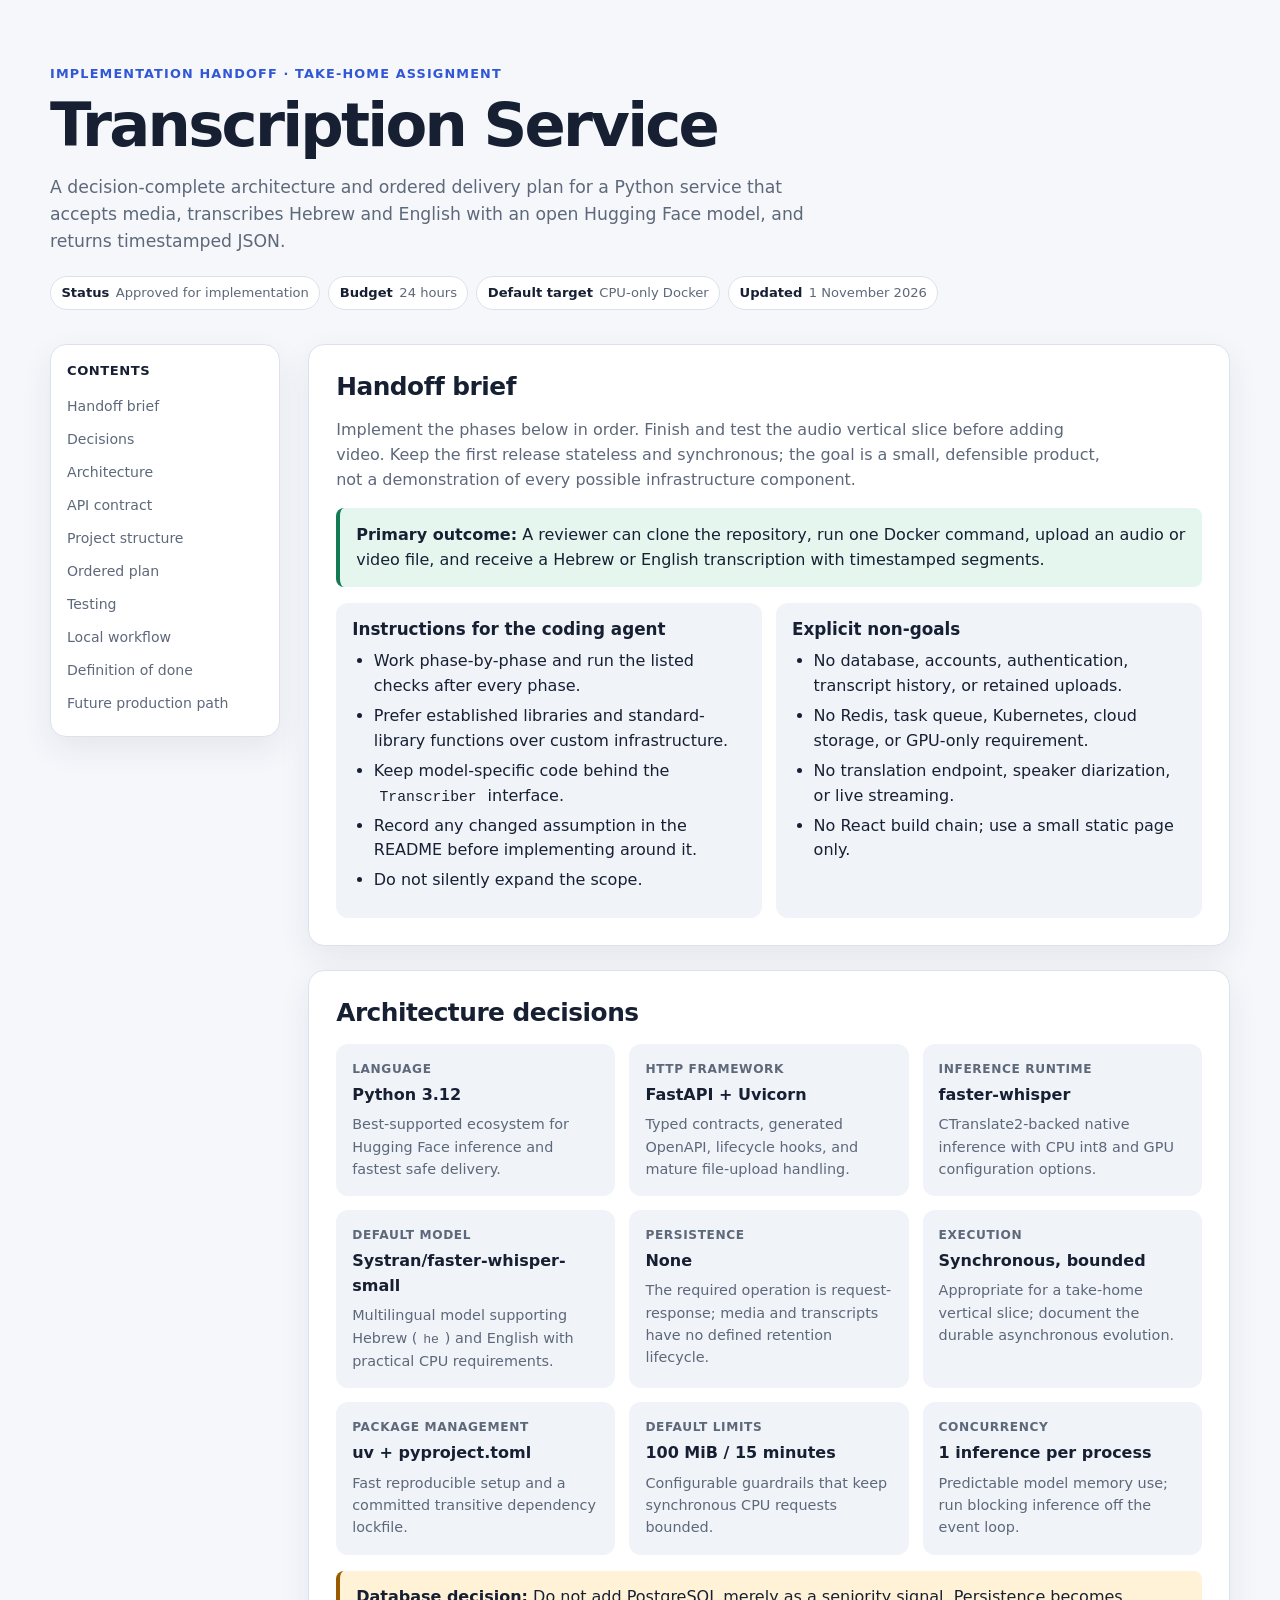
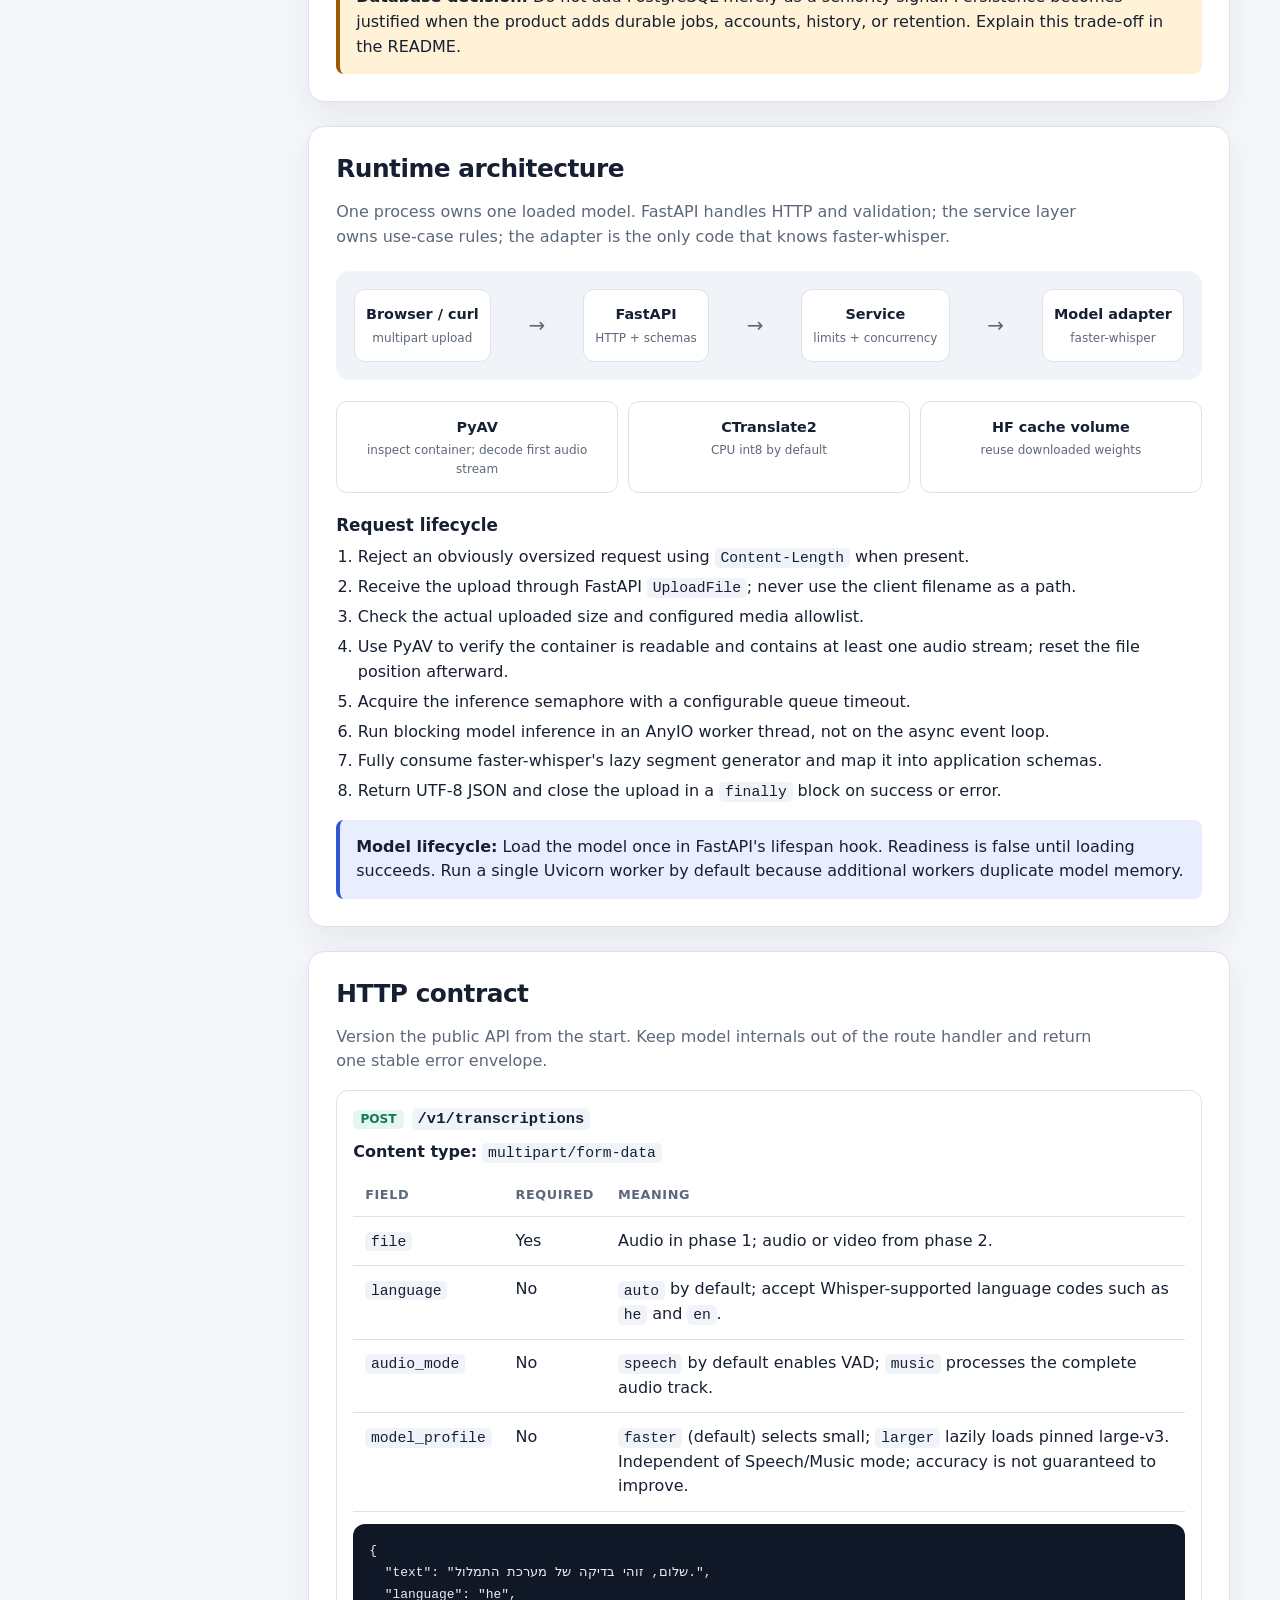
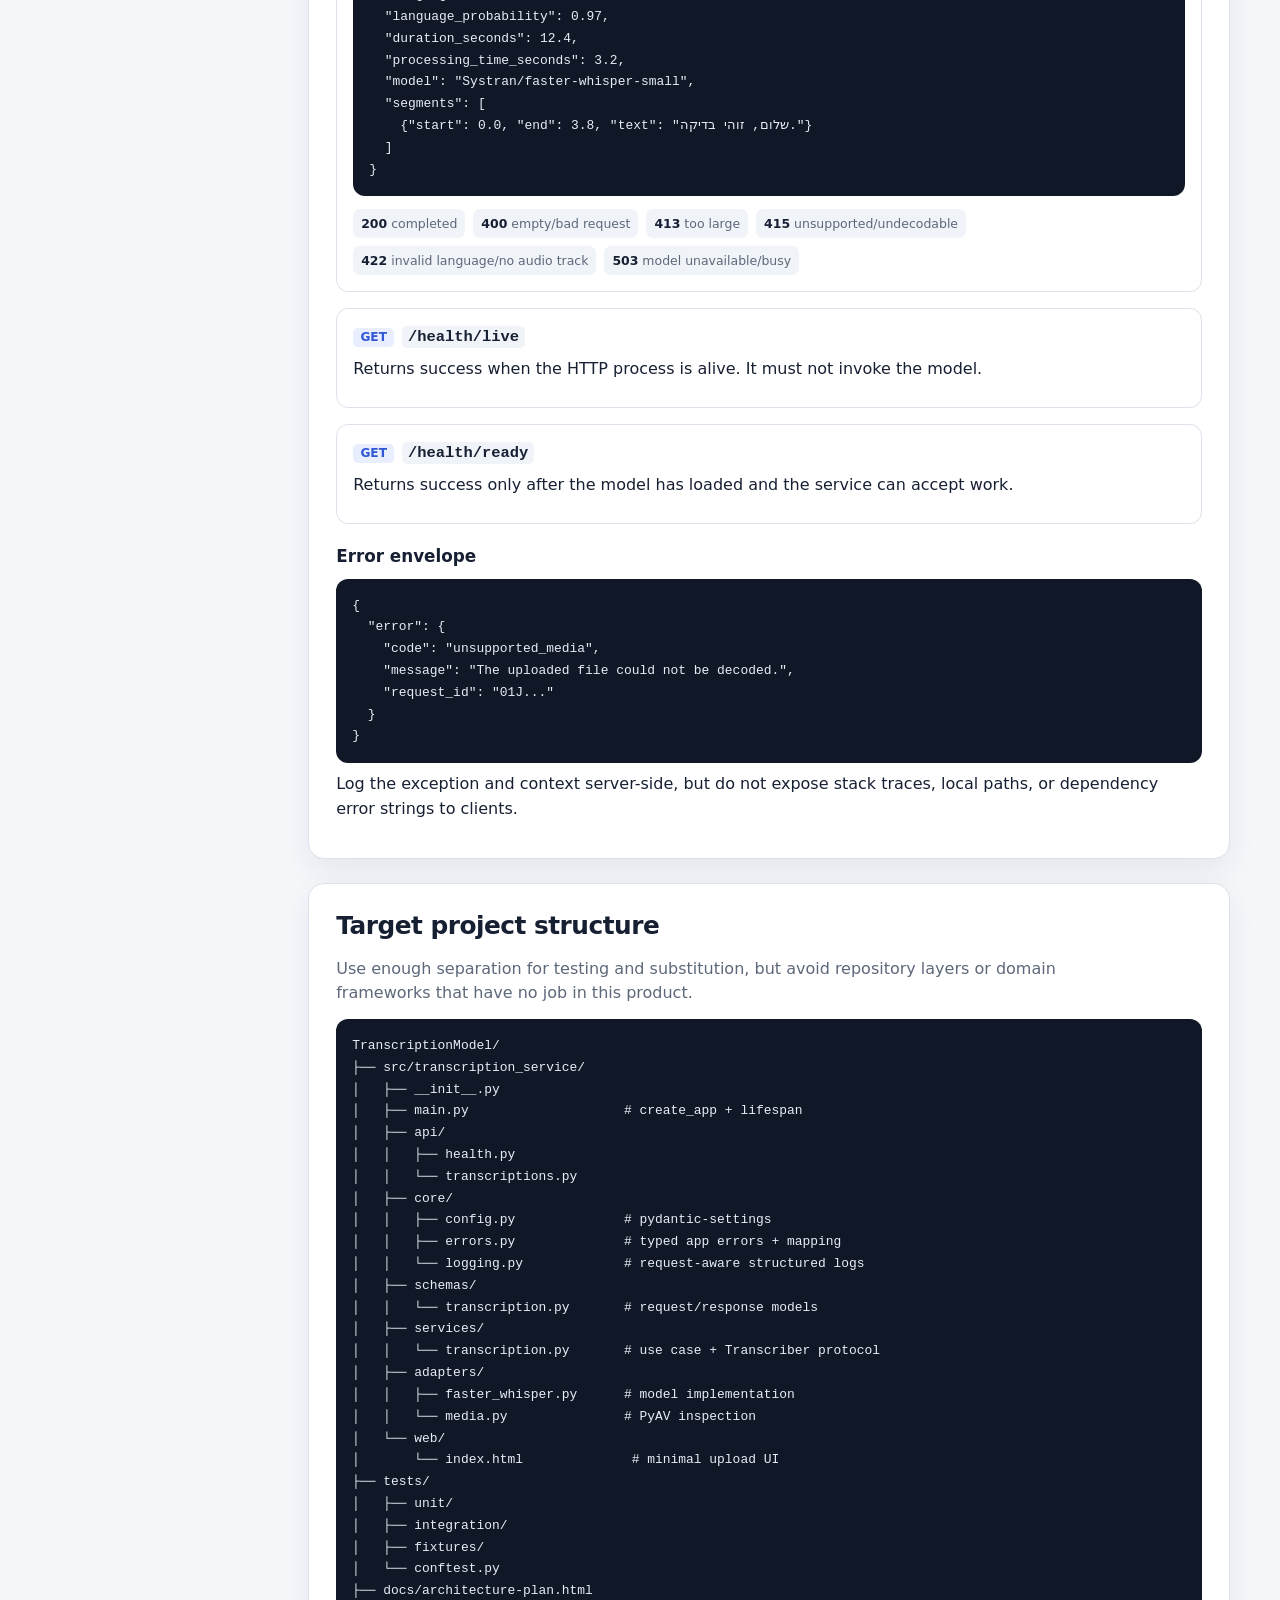
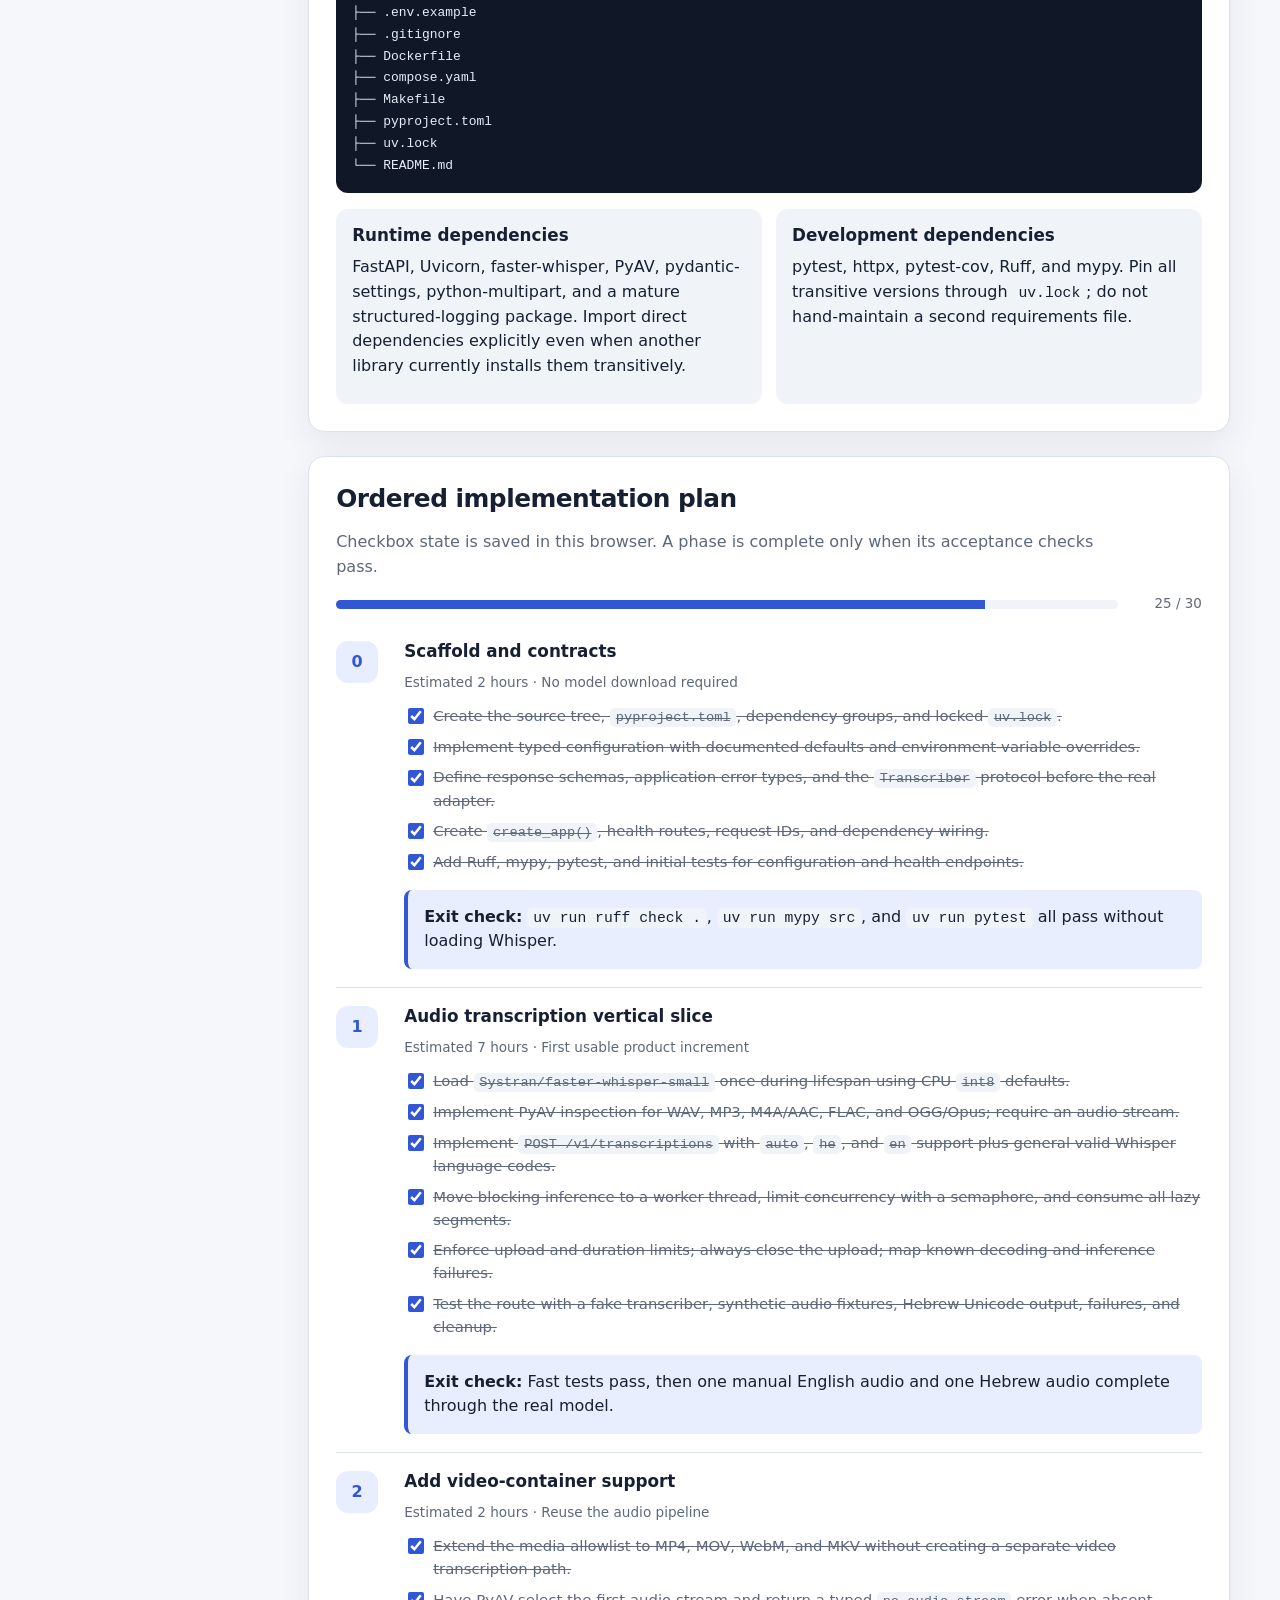
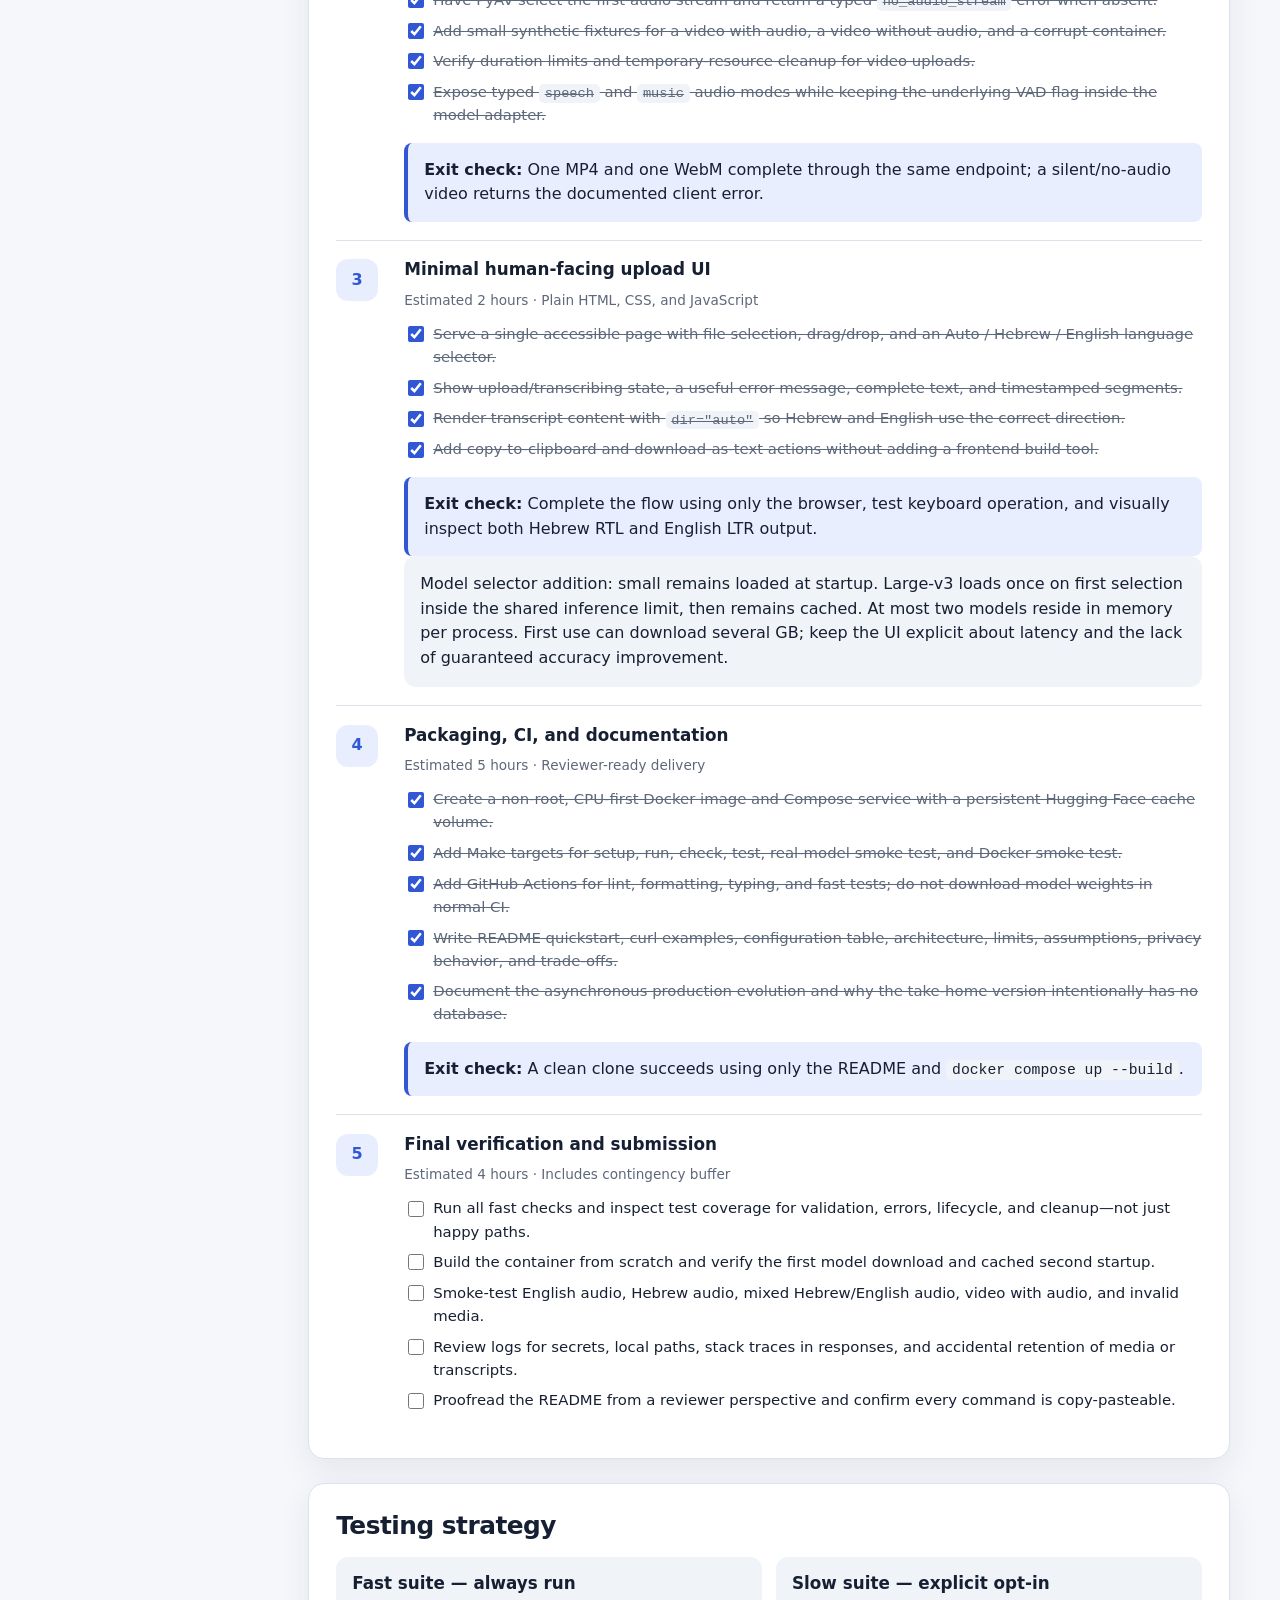
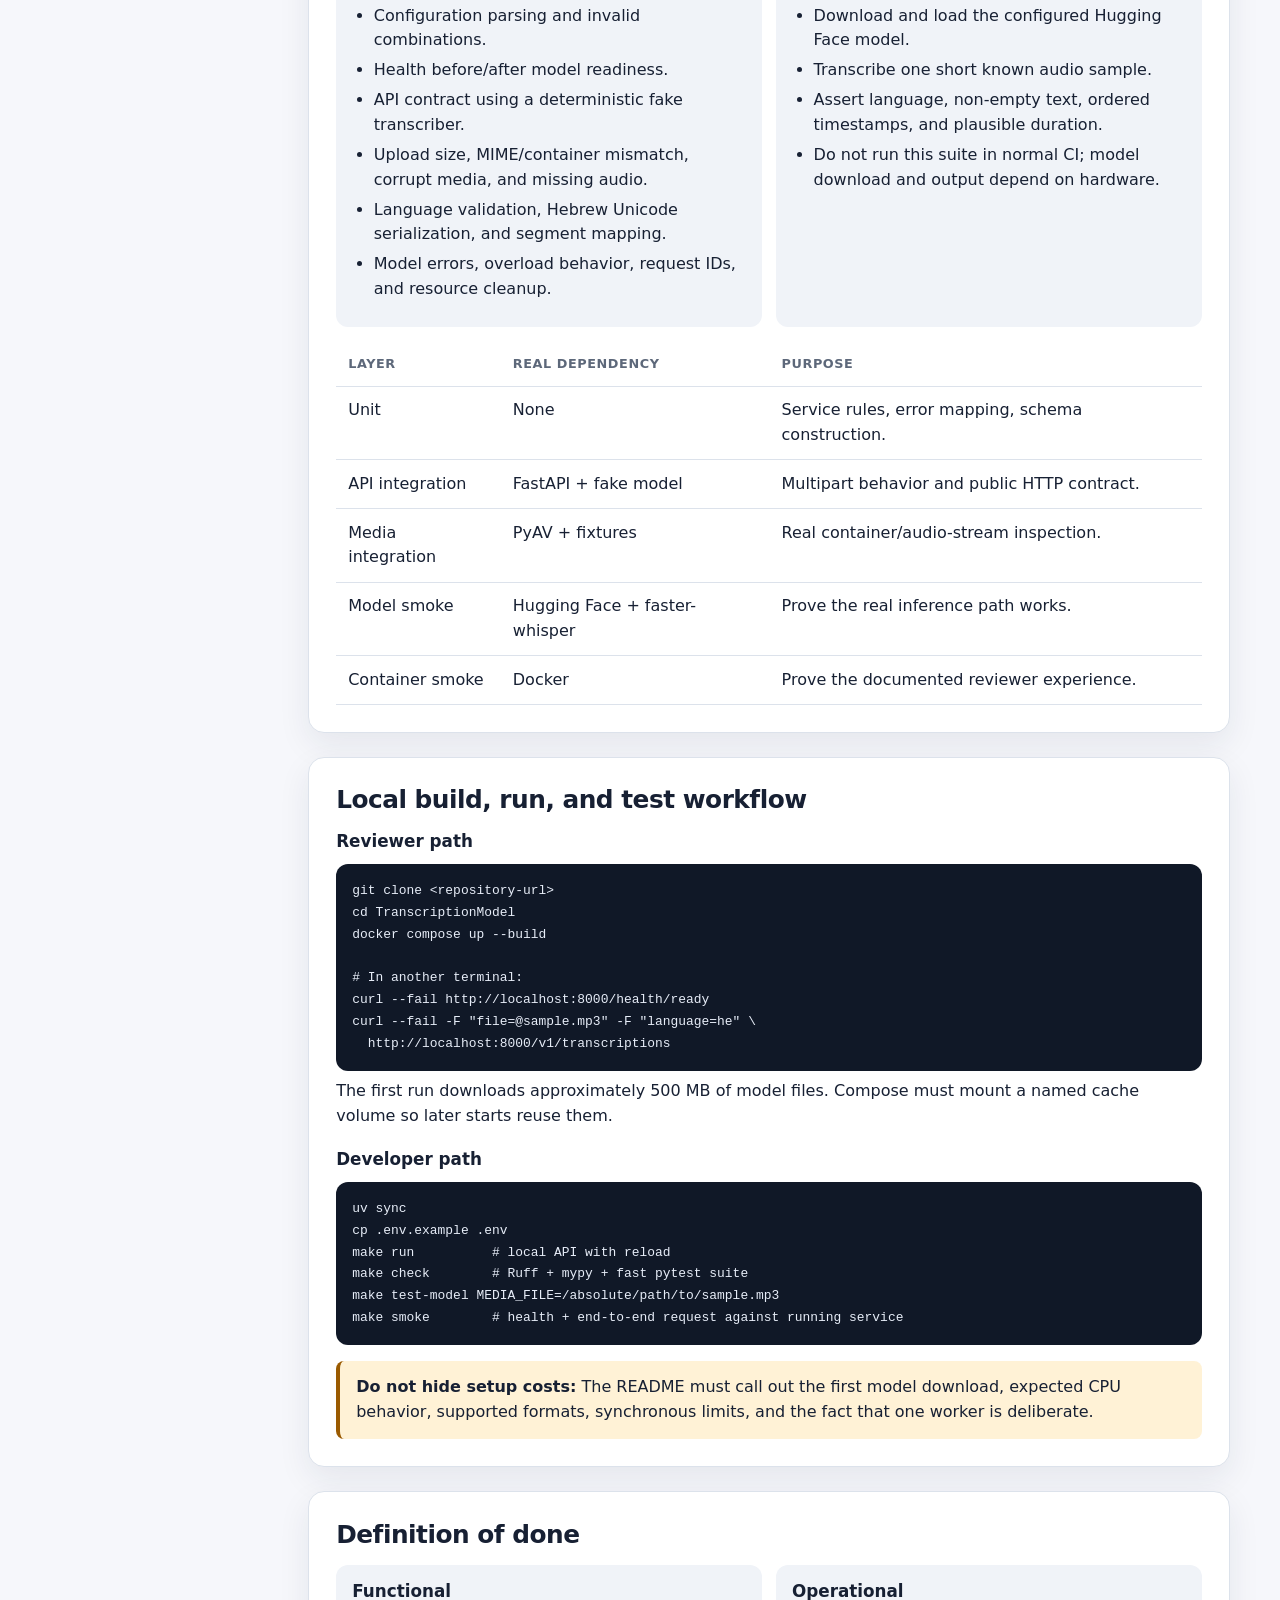
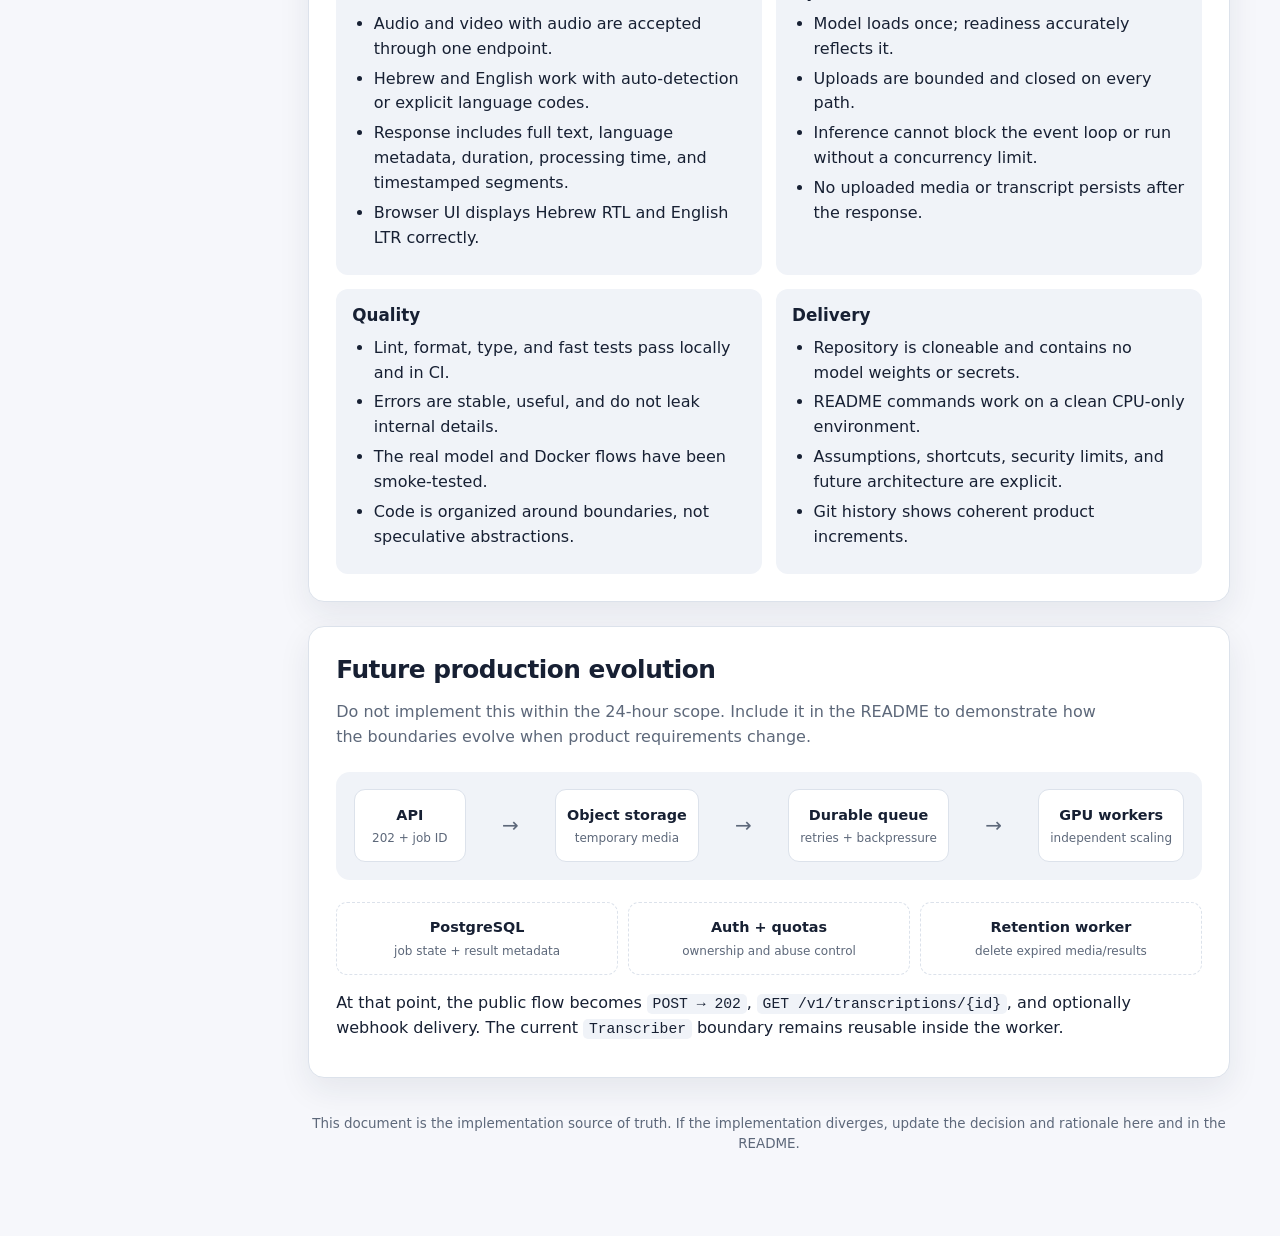
==== docs/architecture-plan.html @ 4d1de3b4 "feat: add optional larger transcription model" ====
<!doctype html>
<html lang="en">
<head>
  <meta charset="utf-8">
  <meta name="viewport" content="width=device-width, initial-scale=1">
  <meta name="description" content="Architecture and implementation handoff for the TranscriptionModel take-home assignment.">
  <title>Transcription Service — Architecture and Implementation Plan</title>
  <style>
    :root {
      color-scheme: light dark;
      --page: #f6f7fb;
      --surface: #ffffff;
      --surface-soft: #f0f3f8;
      --text: #172033;
      --muted: #5d687a;
      --border: #dce2eb;
      --accent: #3157d5;
      --accent-soft: #e9eeff;
      --success: #147a55;
      --success-soft: #e5f6ee;
      --warning: #9a5a00;
      --warning-soft: #fff2d6;
      --danger: #b42318;
      --code: #101827;
      --code-text: #e7edf8;
      --shadow: 0 12px 32px rgba(30, 42, 70, 0.08);
      --radius: 16px;
    }

    @media (prefers-color-scheme: dark) {
      :root {
        --page: #0f1420;
        --surface: #171e2d;
        --surface-soft: #20293a;
        --text: #edf2fb;
        --muted: #abb7ca;
        --border: #334057;
        --accent: #91a8ff;
        --accent-soft: #26345f;
        --success: #69d5ac;
        --success-soft: #153b31;
        --warning: #ffc96a;
        --warning-soft: #473719;
        --danger: #ff8d85;
        --code: #090d14;
        --code-text: #e7edf8;
        --shadow: none;
      }
    }

    * { box-sizing: border-box; }
    html { scroll-behavior: smooth; }
    body {
      margin: 0;
      background: var(--page);
      color: var(--text);
      font-family: Inter, ui-sans-serif, system-ui, -apple-system, BlinkMacSystemFont, "Segoe UI", sans-serif;
      line-height: 1.55;
    }
    a { color: var(--accent); }
    code, pre { font-family: "SFMono-Regular", Consolas, "Liberation Mono", monospace; }
    code {
      padding: 0.12rem 0.36rem;
      border-radius: 5px;
      background: var(--surface-soft);
      font-size: 0.92em;
    }
    pre {
      overflow-x: auto;
      margin: 0.8rem 0 0;
      padding: 1rem;
      border-radius: 12px;
      background: var(--code);
      color: var(--code-text);
      font-size: 0.88rem;
      line-height: 1.55;
    }
    pre code { padding: 0; background: transparent; color: inherit; }
    h1, h2, h3 { line-height: 1.2; }
    h1 { margin: 0.35rem 0 0.75rem; font-size: clamp(2rem, 6vw, 3.8rem); letter-spacing: -0.045em; }
    h2 { margin: 0 0 1rem; font-size: 1.55rem; letter-spacing: -0.02em; }
    h3 { margin: 0 0 0.65rem; font-size: 1.05rem; }
    p { margin: 0.55rem 0; }
    ul, ol { margin: 0.55rem 0; padding-left: 1.35rem; }
    li + li { margin-top: 0.32rem; }
    table { width: 100%; border-collapse: collapse; }
    th, td { padding: 0.72rem 0.75rem; border-bottom: 1px solid var(--border); text-align: left; vertical-align: top; }
    th { color: var(--muted); font-size: 0.8rem; letter-spacing: 0.045em; text-transform: uppercase; }
    .page { width: min(1180px, calc(100% - 32px)); margin: 0 auto; padding-bottom: 72px; }
    .hero { padding: 64px 0 34px; }
    .eyebrow { color: var(--accent); font-size: 0.8rem; font-weight: 700; letter-spacing: 0.09em; text-transform: uppercase; }
    .lede { max-width: 760px; color: var(--muted); font-size: 1.08rem; }
    .meta { display: flex; flex-wrap: wrap; gap: 0.5rem; margin-top: 1.35rem; }
    .pill {
      display: inline-flex;
      align-items: center;
      gap: 0.4rem;
      padding: 0.36rem 0.65rem;
      border: 1px solid var(--border);
      border-radius: 999px;
      background: var(--surface);
      color: var(--muted);
      font-size: 0.82rem;
    }
    .pill strong { color: var(--text); }
    .layout { display: grid; grid-template-columns: 230px minmax(0, 1fr); gap: 28px; align-items: start; }
    .toc {
      position: sticky;
      top: 20px;
      padding: 1rem;
      border: 1px solid var(--border);
      border-radius: var(--radius);
      background: var(--surface);
      box-shadow: var(--shadow);
    }
    .toc strong { display: block; margin-bottom: 0.55rem; font-size: 0.82rem; letter-spacing: 0.04em; text-transform: uppercase; }
    .toc a { display: block; padding: 0.35rem 0; color: var(--muted); text-decoration: none; font-size: 0.88rem; }
    .toc a:hover { color: var(--accent); }
    main { min-width: 0; }
    section {
      margin-bottom: 24px;
      padding: clamp(1.15rem, 3vw, 1.7rem);
      border: 1px solid var(--border);
      border-radius: var(--radius);
      background: var(--surface);
      box-shadow: var(--shadow);
      scroll-margin-top: 20px;
    }
    .section-intro { max-width: 780px; color: var(--muted); }
    .grid { display: grid; grid-template-columns: repeat(2, minmax(0, 1fr)); gap: 14px; margin-top: 1rem; }
    .grid.three { grid-template-columns: repeat(3, minmax(0, 1fr)); }
    .decision, .note {
      padding: 1rem;
      border-radius: 12px;
      background: var(--surface-soft);
    }
    .decision .label { color: var(--muted); font-size: 0.76rem; font-weight: 700; letter-spacing: 0.05em; text-transform: uppercase; }
    .decision .value { margin-top: 0.25rem; font-weight: 700; }
    .decision .reason { margin-top: 0.35rem; color: var(--muted); font-size: 0.9rem; }
    .callout {
      margin-top: 1rem;
      padding: 0.9rem 1rem;
      border-left: 4px solid var(--accent);
      border-radius: 8px;
      background: var(--accent-soft);
    }
    .callout.warning { border-left-color: var(--warning); background: var(--warning-soft); }
    .callout.success { border-left-color: var(--success); background: var(--success-soft); }
    .architecture {
      display: grid;
      grid-template-columns: repeat(7, auto);
      gap: 10px;
      align-items: center;
      justify-content: space-between;
      margin: 1.35rem 0;
      padding: 1.1rem;
      border-radius: 14px;
      background: var(--surface-soft);
    }
    .node {
      min-width: 112px;
      padding: 0.85rem 0.7rem;
      border: 1px solid var(--border);
      border-radius: 11px;
      background: var(--surface);
      text-align: center;
    }
    .node strong { display: block; font-size: 0.9rem; }
    .node span { display: block; margin-top: 0.2rem; color: var(--muted); font-size: 0.75rem; }
    .arrow { color: var(--muted); font-size: 1.25rem; text-align: center; }
    .branch {
      display: grid;
      grid-template-columns: repeat(3, minmax(0, 1fr));
      gap: 10px;
      margin-top: 0.85rem;
    }
    .branch .node { min-width: 0; }
    .branch .future { border-style: dashed; }
    .phase {
      display: grid;
      grid-template-columns: 52px minmax(0, 1fr);
      gap: 16px;
      padding: 1.15rem 0;
      border-top: 1px solid var(--border);
    }
    .phase:first-of-type { margin-top: 0.5rem; border-top: 0; }
    .phase-number {
      display: grid;
      place-items: center;
      width: 42px;
      height: 42px;
      border-radius: 12px;
      background: var(--accent-soft);
      color: var(--accent);
      font-weight: 800;
    }
    .phase-meta { color: var(--muted); font-size: 0.85rem; }
    .tasks { display: grid; gap: 0.48rem; margin-top: 0.75rem; }
    .task {
      display: grid;
      grid-template-columns: 20px 1fr;
      gap: 9px;
      align-items: start;
      color: var(--text);
      font-size: 0.93rem;
    }
    .task input { width: 16px; height: 16px; margin-top: 0.2rem; accent-color: var(--accent); }
    .task input:checked + span { color: var(--muted); text-decoration: line-through; }
    .progress-row { display: flex; align-items: center; gap: 12px; margin: 0.9rem 0 0.3rem; }
    .progress-track { flex: 1; height: 9px; overflow: hidden; border-radius: 999px; background: var(--surface-soft); }
    .progress-bar { width: 0; height: 100%; background: var(--accent); transition: width 180ms ease; }
    .progress-label { min-width: 72px; color: var(--muted); font-size: 0.84rem; text-align: right; }
    .api-card { margin-top: 1rem; padding: 1rem; border: 1px solid var(--border); border-radius: 12px; }
    .method { display: inline-block; margin-right: 0.5rem; padding: 0.15rem 0.45rem; border-radius: 5px; background: var(--success-soft); color: var(--success); font-size: 0.76rem; font-weight: 800; }
    .method.get { background: var(--accent-soft); color: var(--accent); }
    .status-list { display: flex; flex-wrap: wrap; gap: 0.5rem; margin-top: 0.8rem; }
    .status { padding: 0.3rem 0.5rem; border-radius: 7px; background: var(--surface-soft); color: var(--muted); font-size: 0.78rem; }
    .status strong { color: var(--text); }
    .tree { white-space: pre; }
    .do-not { color: var(--danger); font-weight: 700; }
    .footer { padding: 12px 0 0; color: var(--muted); font-size: 0.84rem; text-align: center; }

    @media (max-width: 900px) {
      .layout { grid-template-columns: 1fr; }
      .toc { position: static; display: flex; flex-wrap: wrap; gap: 0 1rem; }
      .toc strong { width: 100%; }
      .architecture { grid-template-columns: 1fr; justify-content: stretch; }
      .arrow { transform: rotate(90deg); }
      .node { min-width: 0; }
      .grid.three { grid-template-columns: 1fr 1fr; }
    }
    @media (max-width: 620px) {
      .page { width: min(100% - 20px, 1180px); }
      .hero { padding-top: 36px; }
      .grid, .grid.three, .branch { grid-template-columns: 1fr; }
      .phase { grid-template-columns: 42px minmax(0, 1fr); gap: 11px; }
      th, td { padding: 0.6rem 0.45rem; font-size: 0.84rem; }
    }
    @media print {
      :root { --page: #fff; --surface: #fff; --surface-soft: #f3f5f8; --text: #111827; --muted: #4b5563; --border: #d1d5db; --accent: #2447bd; --accent-soft: #eef2ff; --shadow: none; }
      body { font-size: 10pt; }
      .page { width: 100%; padding: 0; }
      .hero { padding: 12px 0 18px; }
      .layout { display: block; }
      .toc { display: none; }
      section { break-inside: avoid; margin-bottom: 12px; }
      .phase { break-inside: avoid; }
      .task input { display: none; }
      a { color: inherit; text-decoration: none; }
    }
  </style>
</head>
<body>
  <div class="page">
    <header class="hero">
      <div class="eyebrow">Implementation handoff · Take-home assignment</div>
      <h1>Transcription Service</h1>
      <p class="lede">A decision-complete architecture and ordered delivery plan for a Python service that accepts media, transcribes Hebrew and English with an open Hugging Face model, and returns timestamped JSON.</p>
      <div class="meta" aria-label="Plan metadata">
        <span class="pill"><strong>Status</strong> Approved for implementation</span>
        <span class="pill"><strong>Budget</strong> 24 hours</span>
        <span class="pill"><strong>Default target</strong> CPU-only Docker</span>
        <span class="pill"><strong>Updated</strong> 1 November 2026</span>
      </div>
    </header>

    <div class="layout">
      <nav class="toc" aria-label="Document sections">
        <strong>Contents</strong>
        <a href="#brief">Handoff brief</a>
        <a href="#decisions">Decisions</a>
        <a href="#architecture">Architecture</a>
        <a href="#contract">API contract</a>
        <a href="#structure">Project structure</a>
        <a href="#plan">Ordered plan</a>
        <a href="#tests">Testing</a>
        <a href="#local">Local workflow</a>
        <a href="#done">Definition of done</a>
        <a href="#future">Future production path</a>
      </nav>

      <main>
        <section id="brief">
          <h2>Handoff brief</h2>
          <p class="section-intro">Implement the phases below in order. Finish and test the audio vertical slice before adding video. Keep the first release stateless and synchronous; the goal is a small, defensible product, not a demonstration of every possible infrastructure component.</p>
          <div class="callout success"><strong>Primary outcome:</strong> A reviewer can clone the repository, run one Docker command, upload an audio or video file, and receive a Hebrew or English transcription with timestamped segments.</div>
          <div class="grid">
            <div class="note">
              <h3>Instructions for the coding agent</h3>
              <ul>
                <li>Work phase-by-phase and run the listed checks after every phase.</li>
                <li>Prefer established libraries and standard-library functions over custom infrastructure.</li>
                <li>Keep model-specific code behind the <code>Transcriber</code> interface.</li>
                <li>Record any changed assumption in the README before implementing around it.</li>
                <li>Do not silently expand the scope.</li>
              </ul>
            </div>
            <div class="note">
              <h3>Explicit non-goals</h3>
              <ul>
                <li>No database, accounts, authentication, transcript history, or retained uploads.</li>
                <li>No Redis, task queue, Kubernetes, cloud storage, or GPU-only requirement.</li>
                <li>No translation endpoint, speaker diarization, or live streaming.</li>
                <li>No React build chain; use a small static page only.</li>
              </ul>
            </div>
          </div>
        </section>

        <section id="decisions">
          <h2>Architecture decisions</h2>
          <div class="grid three">
            <div class="decision"><div class="label">Language</div><div class="value">Python 3.12</div><div class="reason">Best-supported ecosystem for Hugging Face inference and fastest safe delivery.</div></div>
            <div class="decision"><div class="label">HTTP framework</div><div class="value">FastAPI + Uvicorn</div><div class="reason">Typed contracts, generated OpenAPI, lifecycle hooks, and mature file-upload handling.</div></div>
            <div class="decision"><div class="label">Inference runtime</div><div class="value">faster-whisper</div><div class="reason">CTranslate2-backed native inference with CPU int8 and GPU configuration options.</div></div>
            <div class="decision"><div class="label">Default model</div><div class="value">Systran/faster-whisper-small</div><div class="reason">Multilingual model supporting Hebrew (<code>he</code>) and English with practical CPU requirements.</div></div>
            <div class="decision"><div class="label">Persistence</div><div class="value">None</div><div class="reason">The required operation is request-response; media and transcripts have no defined retention lifecycle.</div></div>
            <div class="decision"><div class="label">Execution</div><div class="value">Synchronous, bounded</div><div class="reason">Appropriate for a take-home vertical slice; document the durable asynchronous evolution.</div></div>
            <div class="decision"><div class="label">Package management</div><div class="value">uv + pyproject.toml</div><div class="reason">Fast reproducible setup and a committed transitive dependency lockfile.</div></div>
            <div class="decision"><div class="label">Default limits</div><div class="value">100 MiB / 15 minutes</div><div class="reason">Configurable guardrails that keep synchronous CPU requests bounded.</div></div>
            <div class="decision"><div class="label">Concurrency</div><div class="value">1 inference per process</div><div class="reason">Predictable model memory use; run blocking inference off the event loop.</div></div>
          </div>
          <div class="callout warning"><strong>Database decision:</strong> Do not add PostgreSQL merely as a seniority signal. Persistence becomes justified when the product adds durable jobs, accounts, history, or retention. Explain this trade-off in the README.</div>
        </section>

        <section id="architecture">
          <h2>Runtime architecture</h2>
          <p class="section-intro">One process owns one loaded model. FastAPI handles HTTP and validation; the service layer owns use-case rules; the adapter is the only code that knows faster-whisper.</p>
          <div class="architecture" role="img" aria-label="Client uploads multipart media to FastAPI, which validates it, passes it to a transcription service, then to the faster-whisper adapter and Hugging Face model, returning JSON.">
            <div class="node"><strong>Browser / curl</strong><span>multipart upload</span></div>
            <div class="arrow" aria-hidden="true">→</div>
            <div class="node"><strong>FastAPI</strong><span>HTTP + schemas</span></div>
            <div class="arrow" aria-hidden="true">→</div>
            <div class="node"><strong>Service</strong><span>limits + concurrency</span></div>
            <div class="arrow" aria-hidden="true">→</div>
            <div class="node"><strong>Model adapter</strong><span>faster-whisper</span></div>
          </div>
          <div class="branch" aria-label="Supporting runtime components">
            <div class="node"><strong>PyAV</strong><span>inspect container; decode first audio stream</span></div>
            <div class="node"><strong>CTranslate2</strong><span>CPU int8 by default</span></div>
            <div class="node"><strong>HF cache volume</strong><span>reuse downloaded weights</span></div>
          </div>

          <h3 style="margin-top:1.35rem">Request lifecycle</h3>
          <ol>
            <li>Reject an obviously oversized request using <code>Content-Length</code> when present.</li>
            <li>Receive the upload through FastAPI <code>UploadFile</code>; never use the client filename as a path.</li>
            <li>Check the actual uploaded size and configured media allowlist.</li>
            <li>Use PyAV to verify the container is readable and contains at least one audio stream; reset the file position afterward.</li>
            <li>Acquire the inference semaphore with a configurable queue timeout.</li>
            <li>Run blocking model inference in an AnyIO worker thread, not on the async event loop.</li>
            <li>Fully consume faster-whisper's lazy segment generator and map it into application schemas.</li>
            <li>Return UTF-8 JSON and close the upload in a <code>finally</code> block on success or error.</li>
          </ol>

          <div class="callout"><strong>Model lifecycle:</strong> Load the model once in FastAPI's lifespan hook. Readiness is false until loading succeeds. Run a single Uvicorn worker by default because additional workers duplicate model memory.</div>
        </section>

        <section id="contract">
          <h2>HTTP contract</h2>
          <p class="section-intro">Version the public API from the start. Keep model internals out of the route handler and return one stable error envelope.</p>

          <div class="api-card">
            <h3><span class="method">POST</span><code>/v1/transcriptions</code></h3>
            <p><strong>Content type:</strong> <code>multipart/form-data</code></p>
            <table>
              <thead><tr><th>Field</th><th>Required</th><th>Meaning</th></tr></thead>
              <tbody>
                <tr><td><code>file</code></td><td>Yes</td><td>Audio in phase 1; audio or video from phase 2.</td></tr>
                <tr><td><code>language</code></td><td>No</td><td><code>auto</code> by default; accept Whisper-supported language codes such as <code>he</code> and <code>en</code>.</td></tr>
                <tr><td><code>audio_mode</code></td><td>No</td><td><code>speech</code> by default enables VAD; <code>music</code> processes the complete audio track.</td></tr>
                <tr><td><code>model_profile</code></td><td>No</td><td><code>faster</code> (default) selects small; <code>larger</code> lazily loads pinned large-v3. Independent of Speech/Music mode; accuracy is not guaranteed to improve.</td></tr>
              </tbody>
            </table>
            <pre><code>{
  "text": "שלום, זוהי בדיקה של מערכת התמלול.",
  "language": "he",
  "language_probability": 0.97,
  "duration_seconds": 12.4,
  "processing_time_seconds": 3.2,
  "model": "Systran/faster-whisper-small",
  "segments": [
    {"start": 0.0, "end": 3.8, "text": "שלום, זוהי בדיקה."}
  ]
}</code></pre>
            <div class="status-list" aria-label="Response statuses">
              <span class="status"><strong>200</strong> completed</span>
              <span class="status"><strong>400</strong> empty/bad request</span>
              <span class="status"><strong>413</strong> too large</span>
              <span class="status"><strong>415</strong> unsupported/undecodable</span>
              <span class="status"><strong>422</strong> invalid language/no audio track</span>
              <span class="status"><strong>503</strong> model unavailable/busy</span>
            </div>
          </div>

          <div class="api-card">
            <h3><span class="method get">GET</span><code>/health/live</code></h3>
            <p>Returns success when the HTTP process is alive. It must not invoke the model.</p>
          </div>
          <div class="api-card">
            <h3><span class="method get">GET</span><code>/health/ready</code></h3>
            <p>Returns success only after the model has loaded and the service can accept work.</p>
          </div>

          <h3 style="margin-top:1.35rem">Error envelope</h3>
          <pre><code>{
  "error": {
    "code": "unsupported_media",
    "message": "The uploaded file could not be decoded.",
    "request_id": "01J..."
  }
}</code></pre>
          <p>Log the exception and context server-side, but do not expose stack traces, local paths, or dependency error strings to clients.</p>
        </section>

        <section id="structure">
          <h2>Target project structure</h2>
          <p class="section-intro">Use enough separation for testing and substitution, but avoid repository layers or domain frameworks that have no job in this product.</p>
          <pre class="tree"><code>TranscriptionModel/
├── src/transcription_service/
│   ├── __init__.py
│   ├── main.py                    # create_app + lifespan
│   ├── api/
│   │   ├── health.py
│   │   └── transcriptions.py
│   ├── core/
│   │   ├── config.py              # pydantic-settings
│   │   ├── errors.py              # typed app errors + mapping
│   │   └── logging.py             # request-aware structured logs
│   ├── schemas/
│   │   └── transcription.py       # request/response models
│   ├── services/
│   │   └── transcription.py       # use case + Transcriber protocol
│   ├── adapters/
│   │   ├── faster_whisper.py      # model implementation
│   │   └── media.py               # PyAV inspection
│   └── web/
│       └── index.html              # minimal upload UI
├── tests/
│   ├── unit/
│   ├── integration/
│   ├── fixtures/
│   └── conftest.py
├── docs/architecture-plan.html
├── .env.example
├── .gitignore
├── Dockerfile
├── compose.yaml
├── Makefile
├── pyproject.toml
├── uv.lock
└── README.md</code></pre>
          <div class="grid">
            <div class="note"><h3>Runtime dependencies</h3><p>FastAPI, Uvicorn, faster-whisper, PyAV, pydantic-settings, python-multipart, and a mature structured-logging package. Import direct dependencies explicitly even when another library currently installs them transitively.</p></div>
            <div class="note"><h3>Development dependencies</h3><p>pytest, httpx, pytest-cov, Ruff, and mypy. Pin all transitive versions through <code>uv.lock</code>; do not hand-maintain a second requirements file.</p></div>
          </div>
        </section>

        <section id="plan">
          <h2>Ordered implementation plan</h2>
          <p class="section-intro">Checkbox state is saved in this browser. A phase is complete only when its acceptance checks pass.</p>
          <div class="progress-row" aria-label="Implementation progress">
            <div class="progress-track"><div class="progress-bar" id="progress-bar"></div></div>
            <div class="progress-label" id="progress-label">0 / 0</div>
          </div>

          <article class="phase">
            <div class="phase-number">0</div>
            <div>
              <h3>Scaffold and contracts</h3>
              <div class="phase-meta">Estimated 2 hours · No model download required</div>
              <div class="tasks">
                <label class="task"><input type="checkbox" data-task="0-1" checked><span>Create the source tree, <code>pyproject.toml</code>, dependency groups, and locked <code>uv.lock</code>.</span></label>
                <label class="task"><input type="checkbox" data-task="0-2" checked><span>Implement typed configuration with documented defaults and environment-variable overrides.</span></label>
                <label class="task"><input type="checkbox" data-task="0-3" checked><span>Define response schemas, application error types, and the <code>Transcriber</code> protocol before the real adapter.</span></label>
                <label class="task"><input type="checkbox" data-task="0-4" checked><span>Create <code>create_app()</code>, health routes, request IDs, and dependency wiring.</span></label>
                <label class="task"><input type="checkbox" data-task="0-5" checked><span>Add Ruff, mypy, pytest, and initial tests for configuration and health endpoints.</span></label>
              </div>
              <div class="callout"><strong>Exit check:</strong> <code>uv run ruff check .</code>, <code>uv run mypy src</code>, and <code>uv run pytest</code> all pass without loading Whisper.</div>
            </div>
          </article>

          <article class="phase">
            <div class="phase-number">1</div>
            <div>
              <h3>Audio transcription vertical slice</h3>
              <div class="phase-meta">Estimated 7 hours · First usable product increment</div>
              <div class="tasks">
                <label class="task"><input type="checkbox" data-task="1-1" checked><span>Load <code>Systran/faster-whisper-small</code> once during lifespan using CPU <code>int8</code> defaults.</span></label>
                <label class="task"><input type="checkbox" data-task="1-2" checked><span>Implement PyAV inspection for WAV, MP3, M4A/AAC, FLAC, and OGG/Opus; require an audio stream.</span></label>
                <label class="task"><input type="checkbox" data-task="1-3" checked><span>Implement <code>POST /v1/transcriptions</code> with <code>auto</code>, <code>he</code>, and <code>en</code> support plus general valid Whisper language codes.</span></label>
                <label class="task"><input type="checkbox" data-task="1-4" checked><span>Move blocking inference to a worker thread, limit concurrency with a semaphore, and consume all lazy segments.</span></label>
                <label class="task"><input type="checkbox" data-task="1-5" checked><span>Enforce upload and duration limits; always close the upload; map known decoding and inference failures.</span></label>
                <label class="task"><input type="checkbox" data-task="1-6" checked><span>Test the route with a fake transcriber, synthetic audio fixtures, Hebrew Unicode output, failures, and cleanup.</span></label>
              </div>
              <div class="callout"><strong>Exit check:</strong> Fast tests pass, then one manual English audio and one Hebrew audio complete through the real model.</div>
            </div>
          </article>

          <article class="phase">
            <div class="phase-number">2</div>
            <div>
              <h3>Add video-container support</h3>
              <div class="phase-meta">Estimated 2 hours · Reuse the audio pipeline</div>
              <div class="tasks">
                <label class="task"><input type="checkbox" data-task="2-1" checked><span>Extend the media allowlist to MP4, MOV, WebM, and MKV without creating a separate video transcription path.</span></label>
                <label class="task"><input type="checkbox" data-task="2-2" checked><span>Have PyAV select the first audio stream and return a typed <code>no_audio_stream</code> error when absent.</span></label>
                <label class="task"><input type="checkbox" data-task="2-3" checked><span>Add small synthetic fixtures for a video with audio, a video without audio, and a corrupt container.</span></label>
                <label class="task"><input type="checkbox" data-task="2-4" checked><span>Verify duration limits and temporary-resource cleanup for video uploads.</span></label>
                <label class="task"><input type="checkbox" data-task="2-5" checked><span>Expose typed <code>speech</code> and <code>music</code> audio modes while keeping the underlying VAD flag inside the model adapter.</span></label>
              </div>
              <div class="callout"><strong>Exit check:</strong> One MP4 and one WebM complete through the same endpoint; a silent/no-audio video returns the documented client error.</div>
            </div>
          </article>

          <article class="phase">
            <div class="phase-number">3</div>
            <div>
              <h3>Minimal human-facing upload UI</h3>
              <div class="phase-meta">Estimated 2 hours · Plain HTML, CSS, and JavaScript</div>
              <div class="tasks">
                <label class="task"><input type="checkbox" data-task="3-1" checked><span>Serve a single accessible page with file selection, drag/drop, and an Auto / Hebrew / English language selector.</span></label>
                <label class="task"><input type="checkbox" data-task="3-2" checked><span>Show upload/transcribing state, a useful error message, complete text, and timestamped segments.</span></label>
                <label class="task"><input type="checkbox" data-task="3-3" checked><span>Render transcript content with <code>dir="auto"</code> so Hebrew and English use the correct direction.</span></label>
                <label class="task"><input type="checkbox" data-task="3-4" checked><span>Add copy-to-clipboard and download-as-text actions without adding a frontend build tool.</span></label>
              </div>
              <div class="callout"><strong>Exit check:</strong> Complete the flow using only the browser, test keyboard operation, and visually inspect both Hebrew RTL and English LTR output.</div>
              <div class="note">Model selector addition: small remains loaded at startup. Large-v3 loads once on first selection inside the shared inference limit, then remains cached. At most two models reside in memory per process. First use can download several GB; keep the UI explicit about latency and the lack of guaranteed accuracy improvement.</div>
            </div>
          </article>

          <article class="phase">
            <div class="phase-number">4</div>
            <div>
              <h3>Packaging, CI, and documentation</h3>
              <div class="phase-meta">Estimated 5 hours · Reviewer-ready delivery</div>
              <div class="tasks">
                <label class="task"><input type="checkbox" data-task="4-1" checked><span>Create a non-root, CPU-first Docker image and Compose service with a persistent Hugging Face cache volume.</span></label>
                <label class="task"><input type="checkbox" data-task="4-2" checked><span>Add Make targets for setup, run, check, test, real-model smoke test, and Docker smoke test.</span></label>
                <label class="task"><input type="checkbox" data-task="4-3" checked><span>Add GitHub Actions for lint, formatting, typing, and fast tests; do not download model weights in normal CI.</span></label>
                <label class="task"><input type="checkbox" data-task="4-4" checked><span>Write README quickstart, curl examples, configuration table, architecture, limits, assumptions, privacy behavior, and trade-offs.</span></label>
                <label class="task"><input type="checkbox" data-task="4-5" checked><span>Document the asynchronous production evolution and why the take-home version intentionally has no database.</span></label>
              </div>
              <div class="callout"><strong>Exit check:</strong> A clean clone succeeds using only the README and <code>docker compose up --build</code>.</div>
            </div>
          </article>

          <article class="phase">
            <div class="phase-number">5</div>
            <div>
              <h3>Final verification and submission</h3>
              <div class="phase-meta">Estimated 4 hours · Includes contingency buffer</div>
              <div class="tasks">
                <label class="task"><input type="checkbox" data-task="5-1"><span>Run all fast checks and inspect test coverage for validation, errors, lifecycle, and cleanup—not just happy paths.</span></label>
                <label class="task"><input type="checkbox" data-task="5-2"><span>Build the container from scratch and verify the first model download and cached second startup.</span></label>
                <label class="task"><input type="checkbox" data-task="5-3"><span>Smoke-test English audio, Hebrew audio, mixed Hebrew/English audio, video with audio, and invalid media.</span></label>
                <label class="task"><input type="checkbox" data-task="5-4"><span>Review logs for secrets, local paths, stack traces in responses, and accidental retention of media or transcripts.</span></label>
                <label class="task"><input type="checkbox" data-task="5-5"><span>Proofread the README from a reviewer perspective and confirm every command is copy-pasteable.</span></label>
              </div>
            </div>
          </article>
        </section>

        <section id="tests">
          <h2>Testing strategy</h2>
          <div class="grid">
            <div class="note">
              <h3>Fast suite — always run</h3>
              <ul>
                <li>Configuration parsing and invalid combinations.</li>
                <li>Health before/after model readiness.</li>
                <li>API contract using a deterministic fake transcriber.</li>
                <li>Upload size, MIME/container mismatch, corrupt media, and missing audio.</li>
                <li>Language validation, Hebrew Unicode serialization, and segment mapping.</li>
                <li>Model errors, overload behavior, request IDs, and resource cleanup.</li>
              </ul>
            </div>
            <div class="note">
              <h3>Slow suite — explicit opt-in</h3>
              <ul>
                <li>Download and load the configured Hugging Face model.</li>
                <li>Transcribe one short known audio sample.</li>
                <li>Assert language, non-empty text, ordered timestamps, and plausible duration.</li>
                <li>Do not run this suite in normal CI; model download and output depend on hardware.</li>
              </ul>
            </div>
          </div>
          <table style="margin-top:1rem">
            <thead><tr><th>Layer</th><th>Real dependency</th><th>Purpose</th></tr></thead>
            <tbody>
              <tr><td>Unit</td><td>None</td><td>Service rules, error mapping, schema construction.</td></tr>
              <tr><td>API integration</td><td>FastAPI + fake model</td><td>Multipart behavior and public HTTP contract.</td></tr>
              <tr><td>Media integration</td><td>PyAV + fixtures</td><td>Real container/audio-stream inspection.</td></tr>
              <tr><td>Model smoke</td><td>Hugging Face + faster-whisper</td><td>Prove the real inference path works.</td></tr>
              <tr><td>Container smoke</td><td>Docker</td><td>Prove the documented reviewer experience.</td></tr>
            </tbody>
          </table>
        </section>

        <section id="local">
          <h2>Local build, run, and test workflow</h2>
          <h3>Reviewer path</h3>
          <pre><code>git clone &lt;repository-url&gt;
cd TranscriptionModel
docker compose up --build

# In another terminal:
curl --fail http://localhost:8000/health/ready
curl --fail -F "file=@sample.mp3" -F "language=he" \
  http://localhost:8000/v1/transcriptions</code></pre>
          <p>The first run downloads approximately 500 MB of model files. Compose must mount a named cache volume so later starts reuse them.</p>

          <h3 style="margin-top:1.25rem">Developer path</h3>
          <pre><code>uv sync
cp .env.example .env
make run          # local API with reload
make check        # Ruff + mypy + fast pytest suite
make test-model MEDIA_FILE=/absolute/path/to/sample.mp3
make smoke        # health + end-to-end request against running service</code></pre>
          <div class="callout warning"><strong>Do not hide setup costs:</strong> The README must call out the first model download, expected CPU behavior, supported formats, synchronous limits, and the fact that one worker is deliberate.</div>
        </section>

        <section id="done">
          <h2>Definition of done</h2>
          <div class="grid">
            <div class="note">
              <h3>Functional</h3>
              <ul>
                <li>Audio and video with audio are accepted through one endpoint.</li>
                <li>Hebrew and English work with auto-detection or explicit language codes.</li>
                <li>Response includes full text, language metadata, duration, processing time, and timestamped segments.</li>
                <li>Browser UI displays Hebrew RTL and English LTR correctly.</li>
              </ul>
            </div>
            <div class="note">
              <h3>Operational</h3>
              <ul>
                <li>Model loads once; readiness accurately reflects it.</li>
                <li>Uploads are bounded and closed on every path.</li>
                <li>Inference cannot block the event loop or run without a concurrency limit.</li>
                <li>No uploaded media or transcript persists after the response.</li>
              </ul>
            </div>
            <div class="note">
              <h3>Quality</h3>
              <ul>
                <li>Lint, format, type, and fast tests pass locally and in CI.</li>
                <li>Errors are stable, useful, and do not leak internal details.</li>
                <li>The real model and Docker flows have been smoke-tested.</li>
                <li>Code is organized around boundaries, not speculative abstractions.</li>
              </ul>
            </div>
            <div class="note">
              <h3>Delivery</h3>
              <ul>
                <li>Repository is cloneable and contains no model weights or secrets.</li>
                <li>README commands work on a clean CPU-only environment.</li>
                <li>Assumptions, shortcuts, security limits, and future architecture are explicit.</li>
                <li>Git history shows coherent product increments.</li>
              </ul>
            </div>
          </div>
        </section>

        <section id="future">
          <h2>Future production evolution</h2>
          <p class="section-intro">Do not implement this within the 24-hour scope. Include it in the README to demonstrate how the boundaries evolve when product requirements change.</p>
          <div class="architecture" role="img" aria-label="Future client uploads media to object storage through an API, a durable queue sends a job to an inference worker, and status and results are stored in PostgreSQL.">
            <div class="node"><strong>API</strong><span>202 + job ID</span></div>
            <div class="arrow" aria-hidden="true">→</div>
            <div class="node"><strong>Object storage</strong><span>temporary media</span></div>
            <div class="arrow" aria-hidden="true">→</div>
            <div class="node"><strong>Durable queue</strong><span>retries + backpressure</span></div>
            <div class="arrow" aria-hidden="true">→</div>
            <div class="node"><strong>GPU workers</strong><span>independent scaling</span></div>
          </div>
          <div class="branch">
            <div class="node future"><strong>PostgreSQL</strong><span>job state + result metadata</span></div>
            <div class="node future"><strong>Auth + quotas</strong><span>ownership and abuse control</span></div>
            <div class="node future"><strong>Retention worker</strong><span>delete expired media/results</span></div>
          </div>
          <p style="margin-top:1rem">At that point, the public flow becomes <code>POST → 202</code>, <code>GET /v1/transcriptions/{id}</code>, and optionally webhook delivery. The current <code>Transcriber</code> boundary remains reusable inside the worker.</p>
        </section>

        <p class="footer">This document is the implementation source of truth. If the implementation diverges, update the decision and rationale here and in the README.</p>
      </main>
    </div>
  </div>

  <script>
    (() => {
      const storageKey = "transcription-architecture-plan-progress-v4";
      const tasks = Array.from(document.querySelectorAll("input[data-task]"));
      const progressBar = document.getElementById("progress-bar");
      const progressLabel = document.getElementById("progress-label");

      let saved = {};
      try {
        saved = JSON.parse(localStorage.getItem(storageKey) || "{}");
      } catch (_) {
        saved = {};
      }

      const updateProgress = () => {
        const completed = tasks.filter((task) => task.checked).length;
        const percentage = tasks.length ? Math.round((completed / tasks.length) * 100) : 0;
        progressBar.style.width = `${percentage}%`;
        progressLabel.textContent = `${completed} / ${tasks.length}`;
        progressBar.parentElement.setAttribute("aria-valuemin", "0");
        progressBar.parentElement.setAttribute("aria-valuemax", String(tasks.length));
        progressBar.parentElement.setAttribute("aria-valuenow", String(completed));
        progressBar.parentElement.setAttribute("role", "progressbar");
      };

      tasks.forEach((task) => {
        task.checked = Object.hasOwn(saved, task.dataset.task)
          ? saved[task.dataset.task] === true
          : task.defaultChecked;
        task.addEventListener("change", () => {
          saved[task.dataset.task] = task.checked;
          try {
            localStorage.setItem(storageKey, JSON.stringify(saved));
          } catch (_) {
            // Progress persistence is optional; the checklist remains usable.
          }
          updateProgress();
        });
      });

      updateProgress();
    })();
  </script>
</body>
</html>
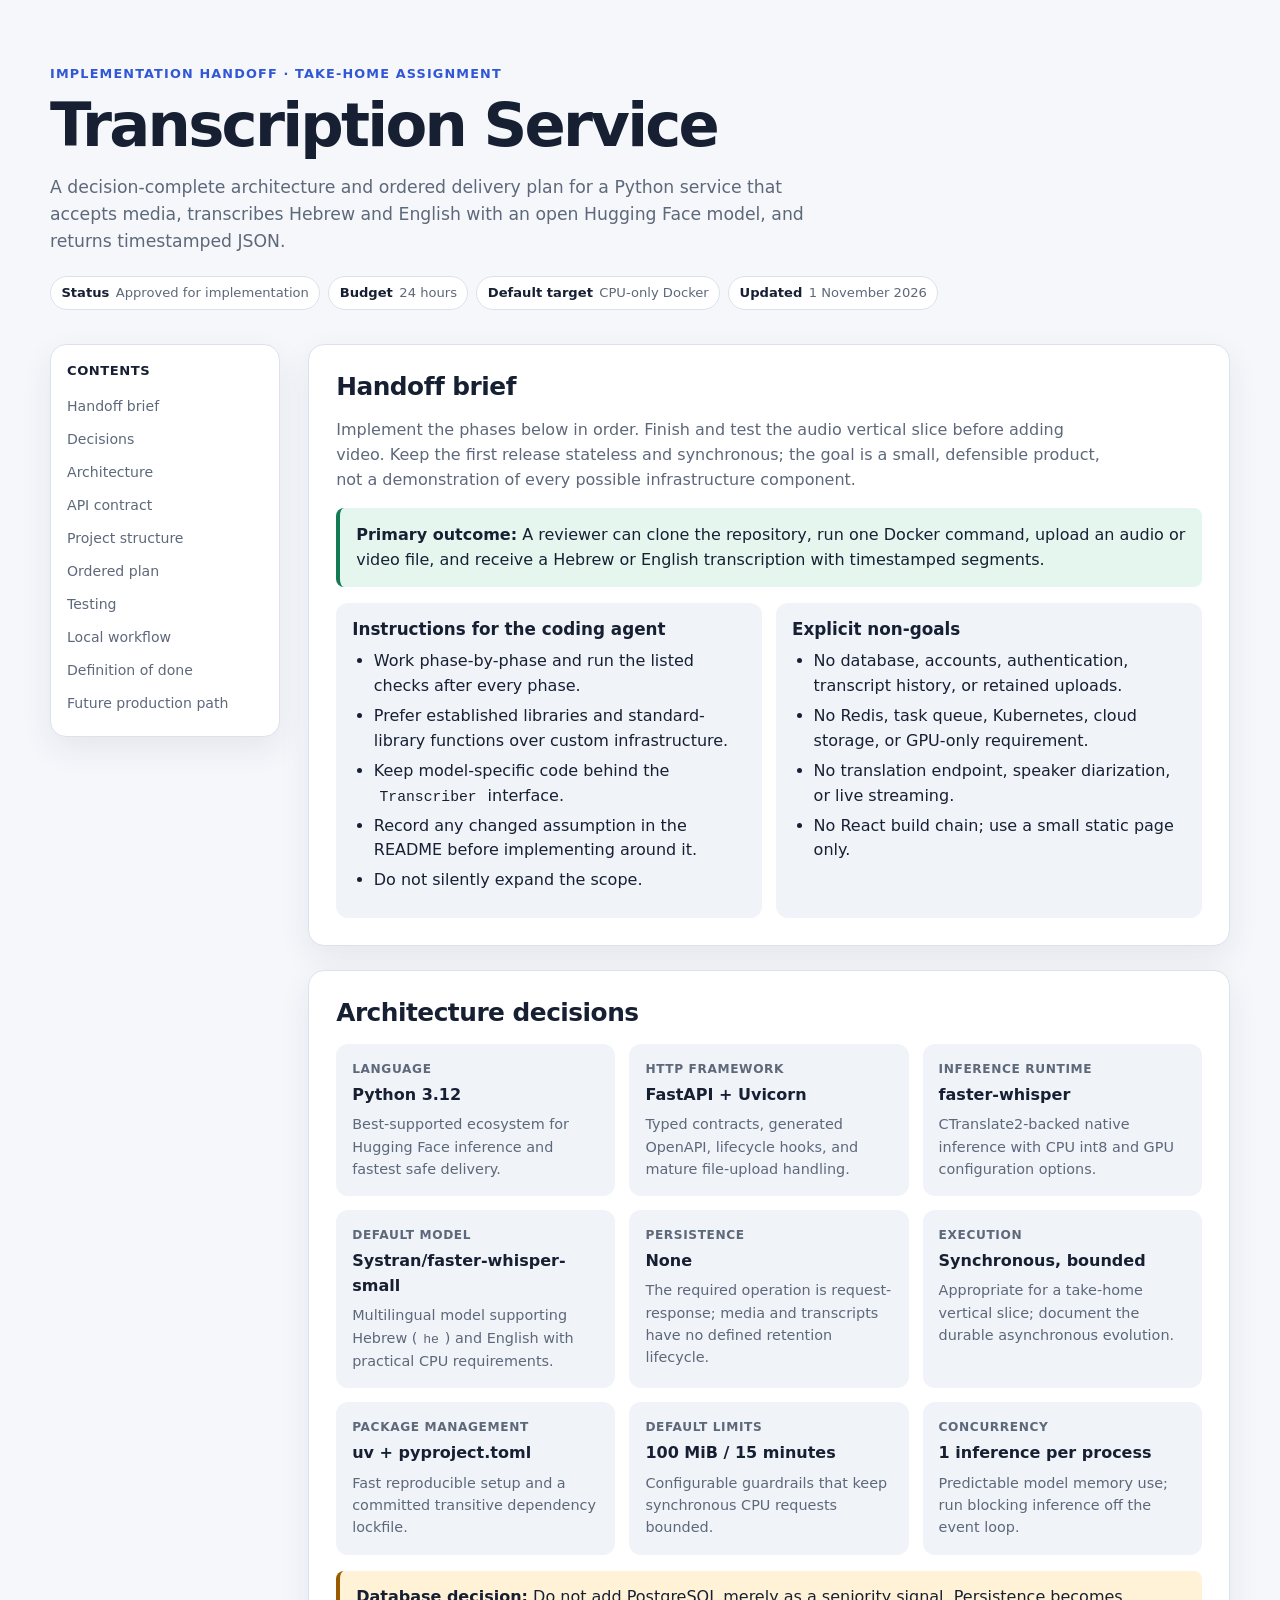
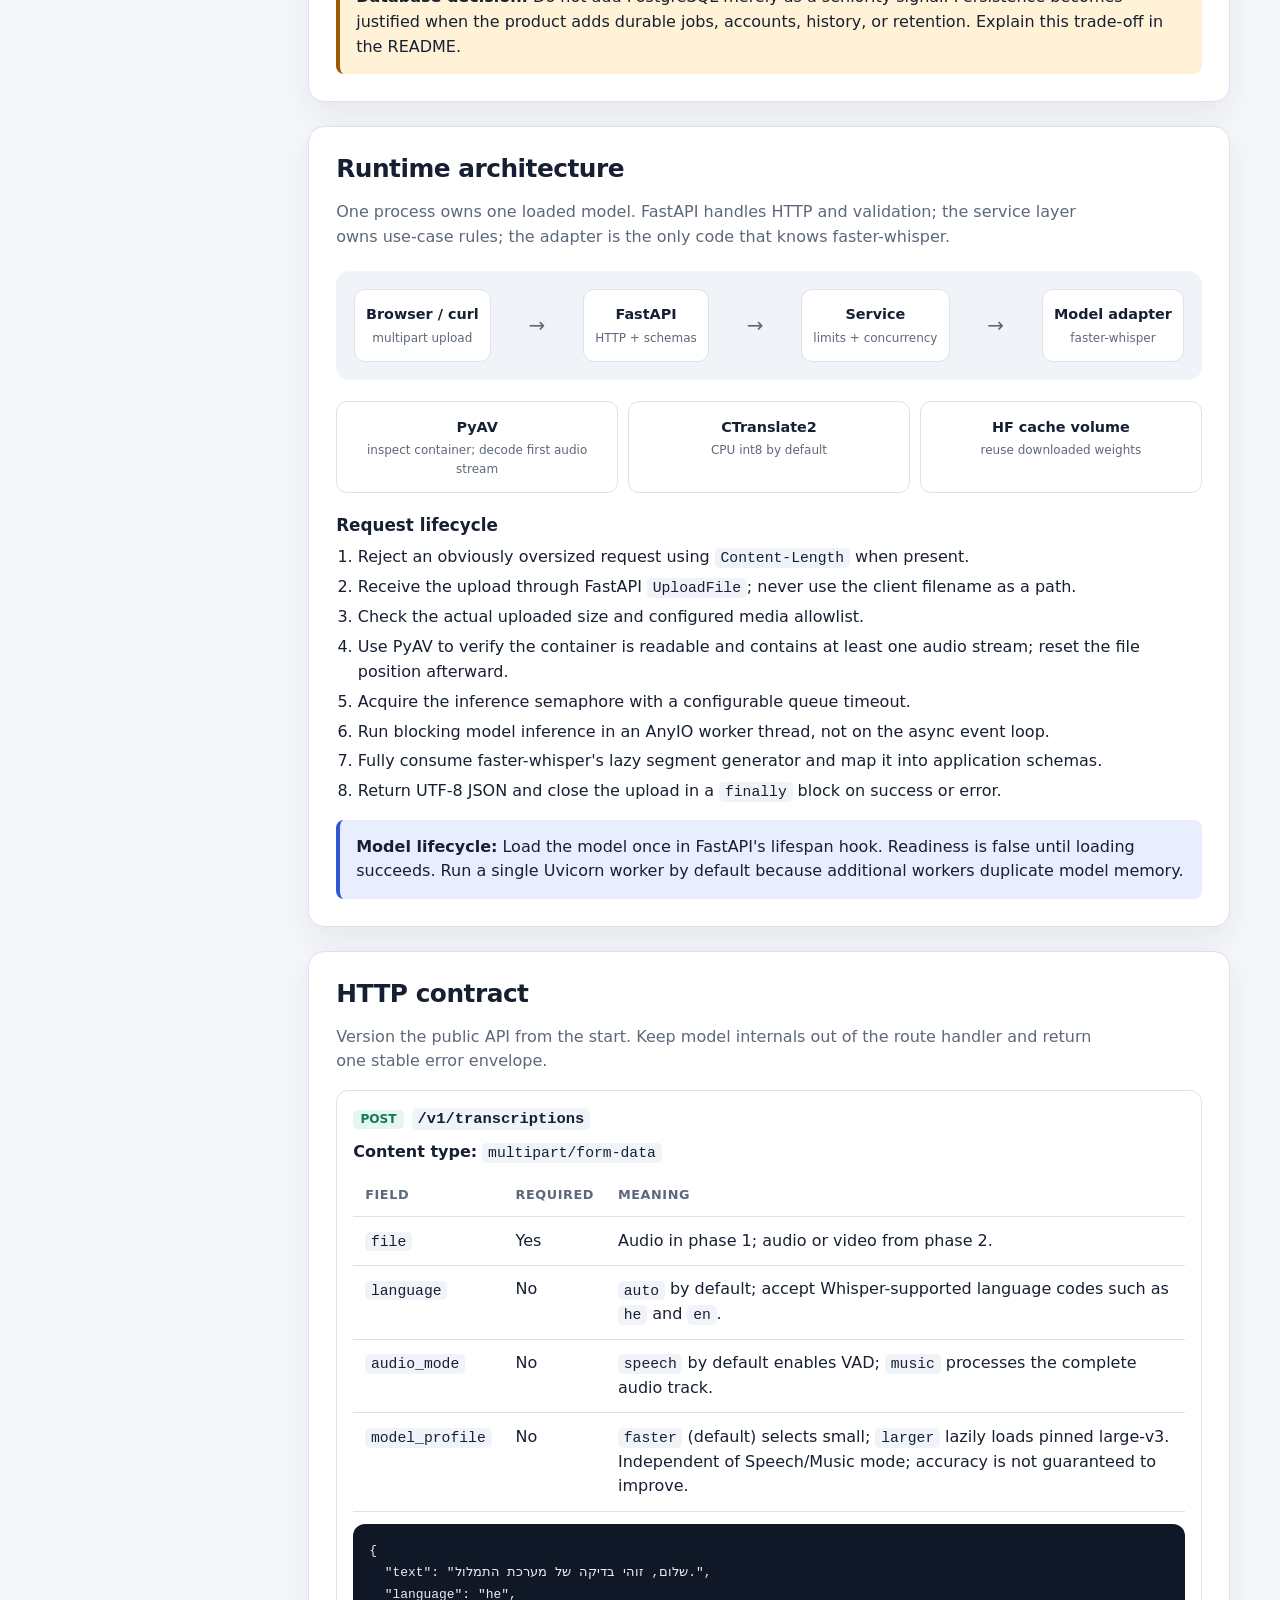
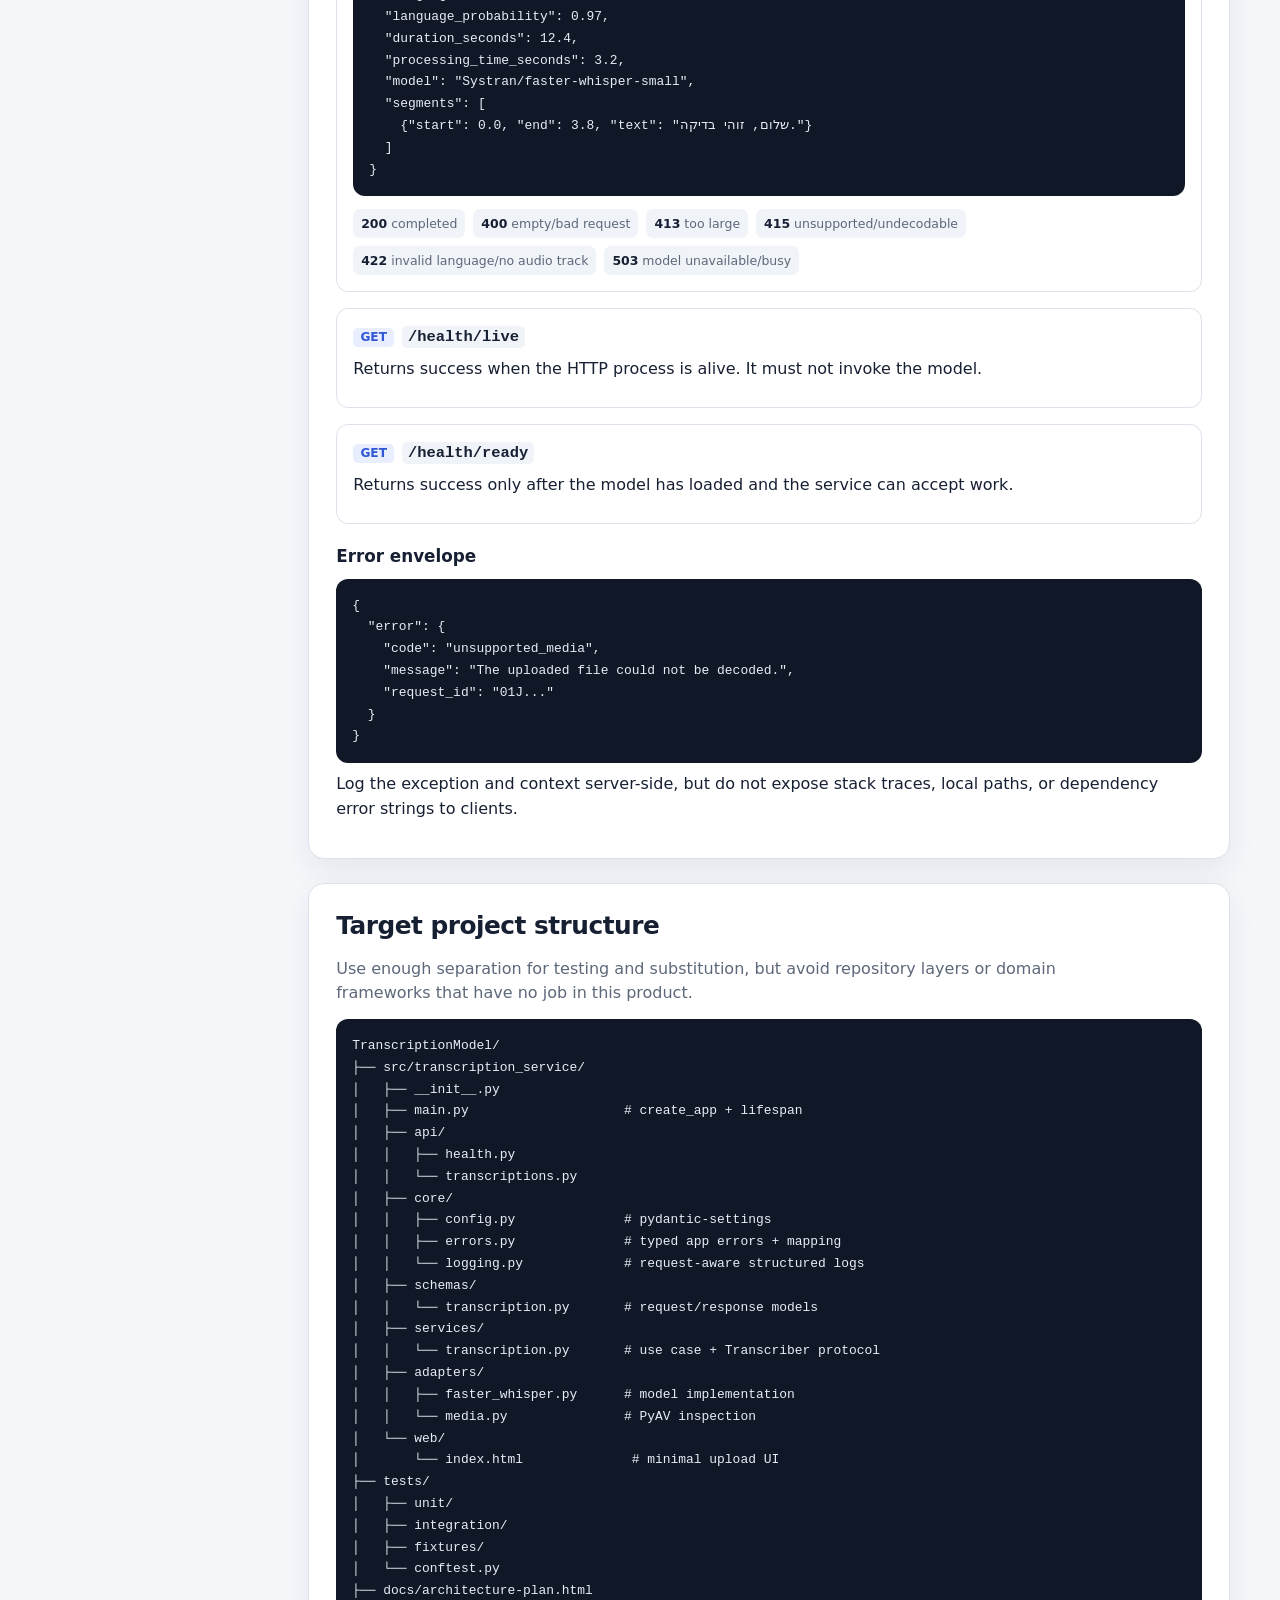
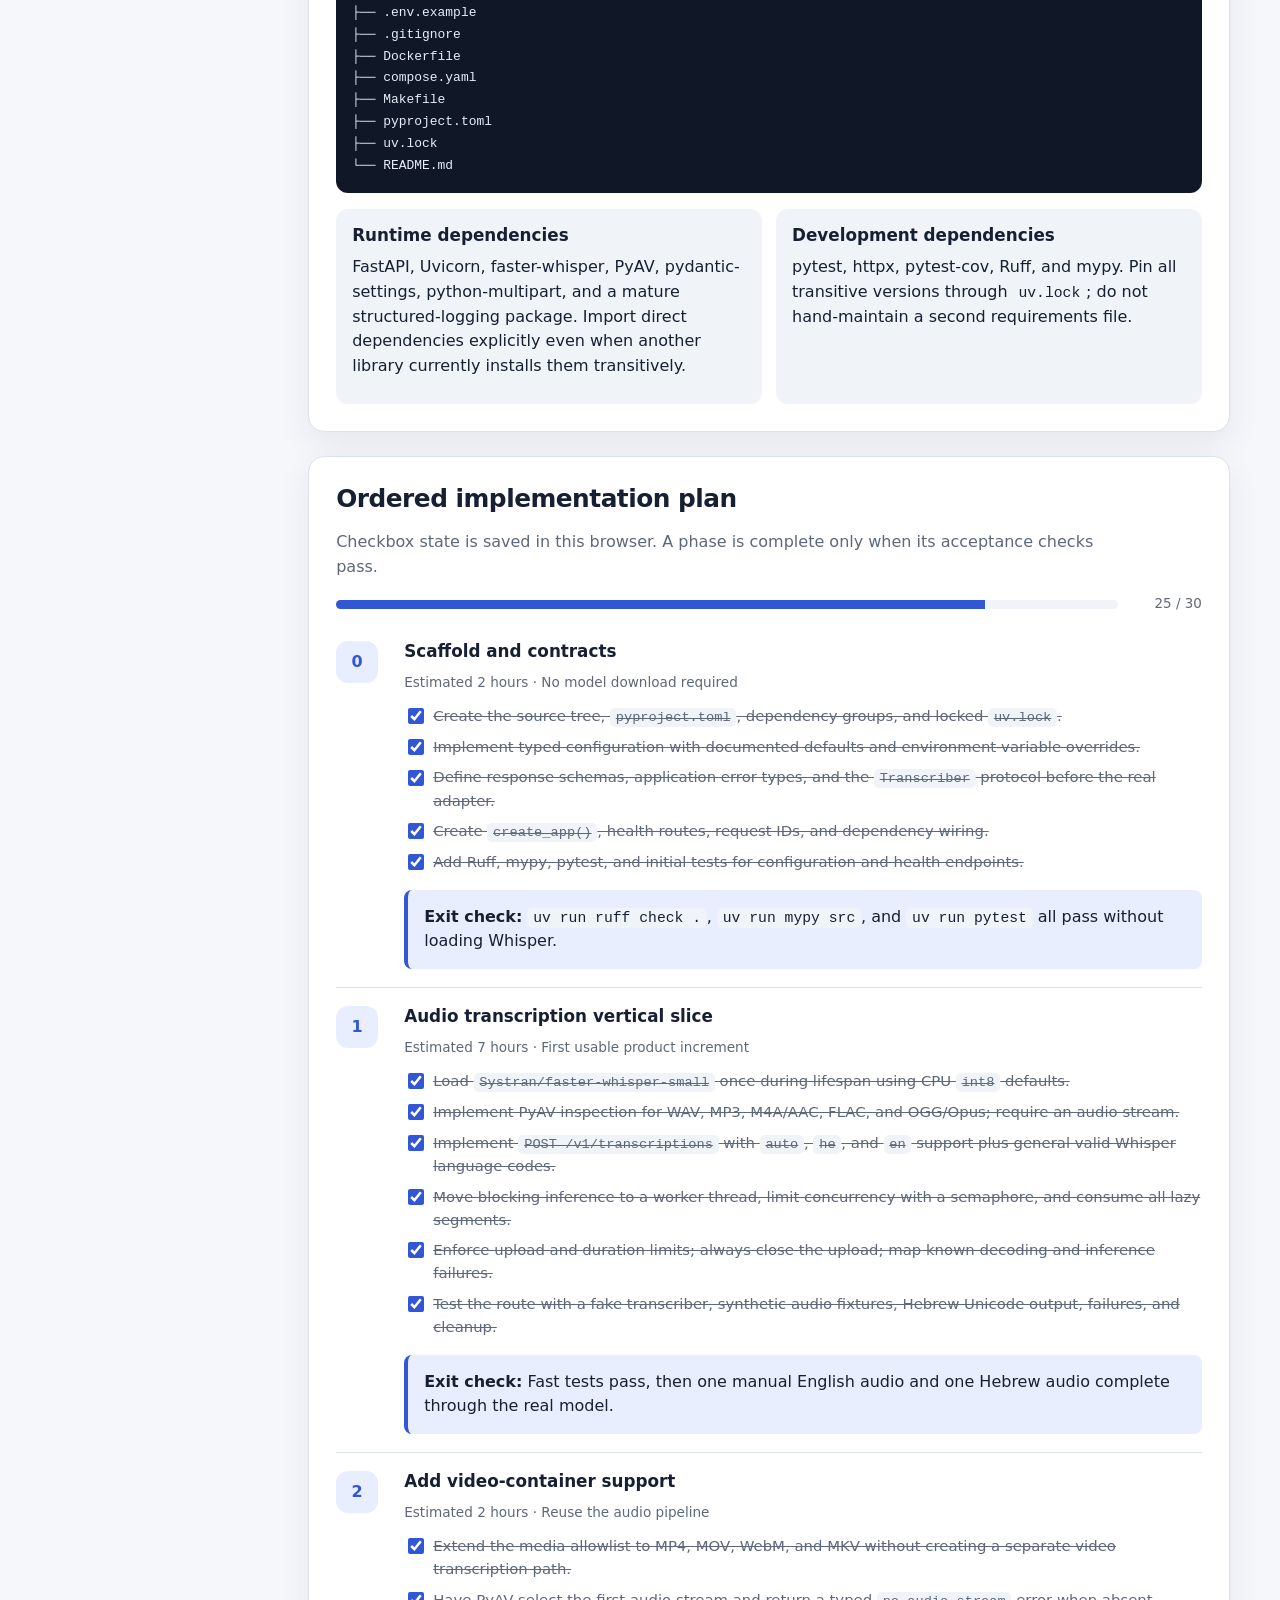
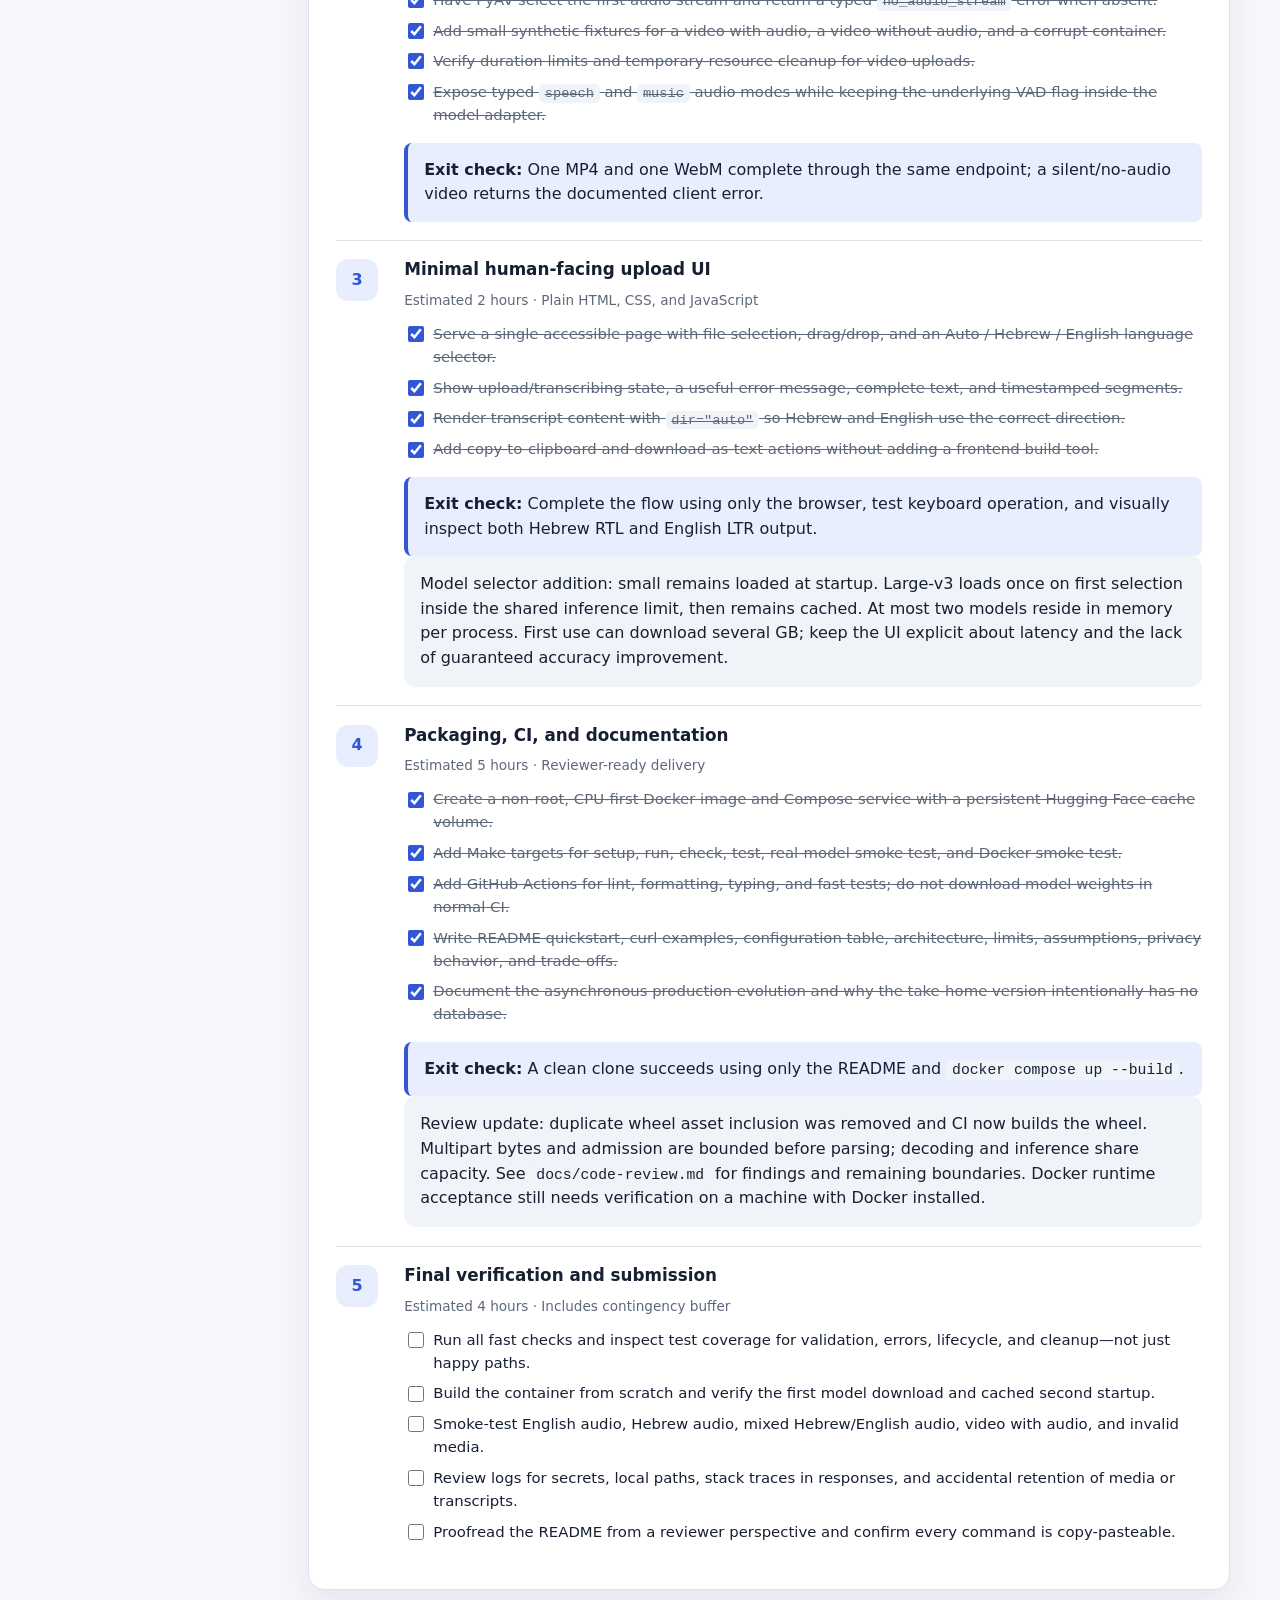
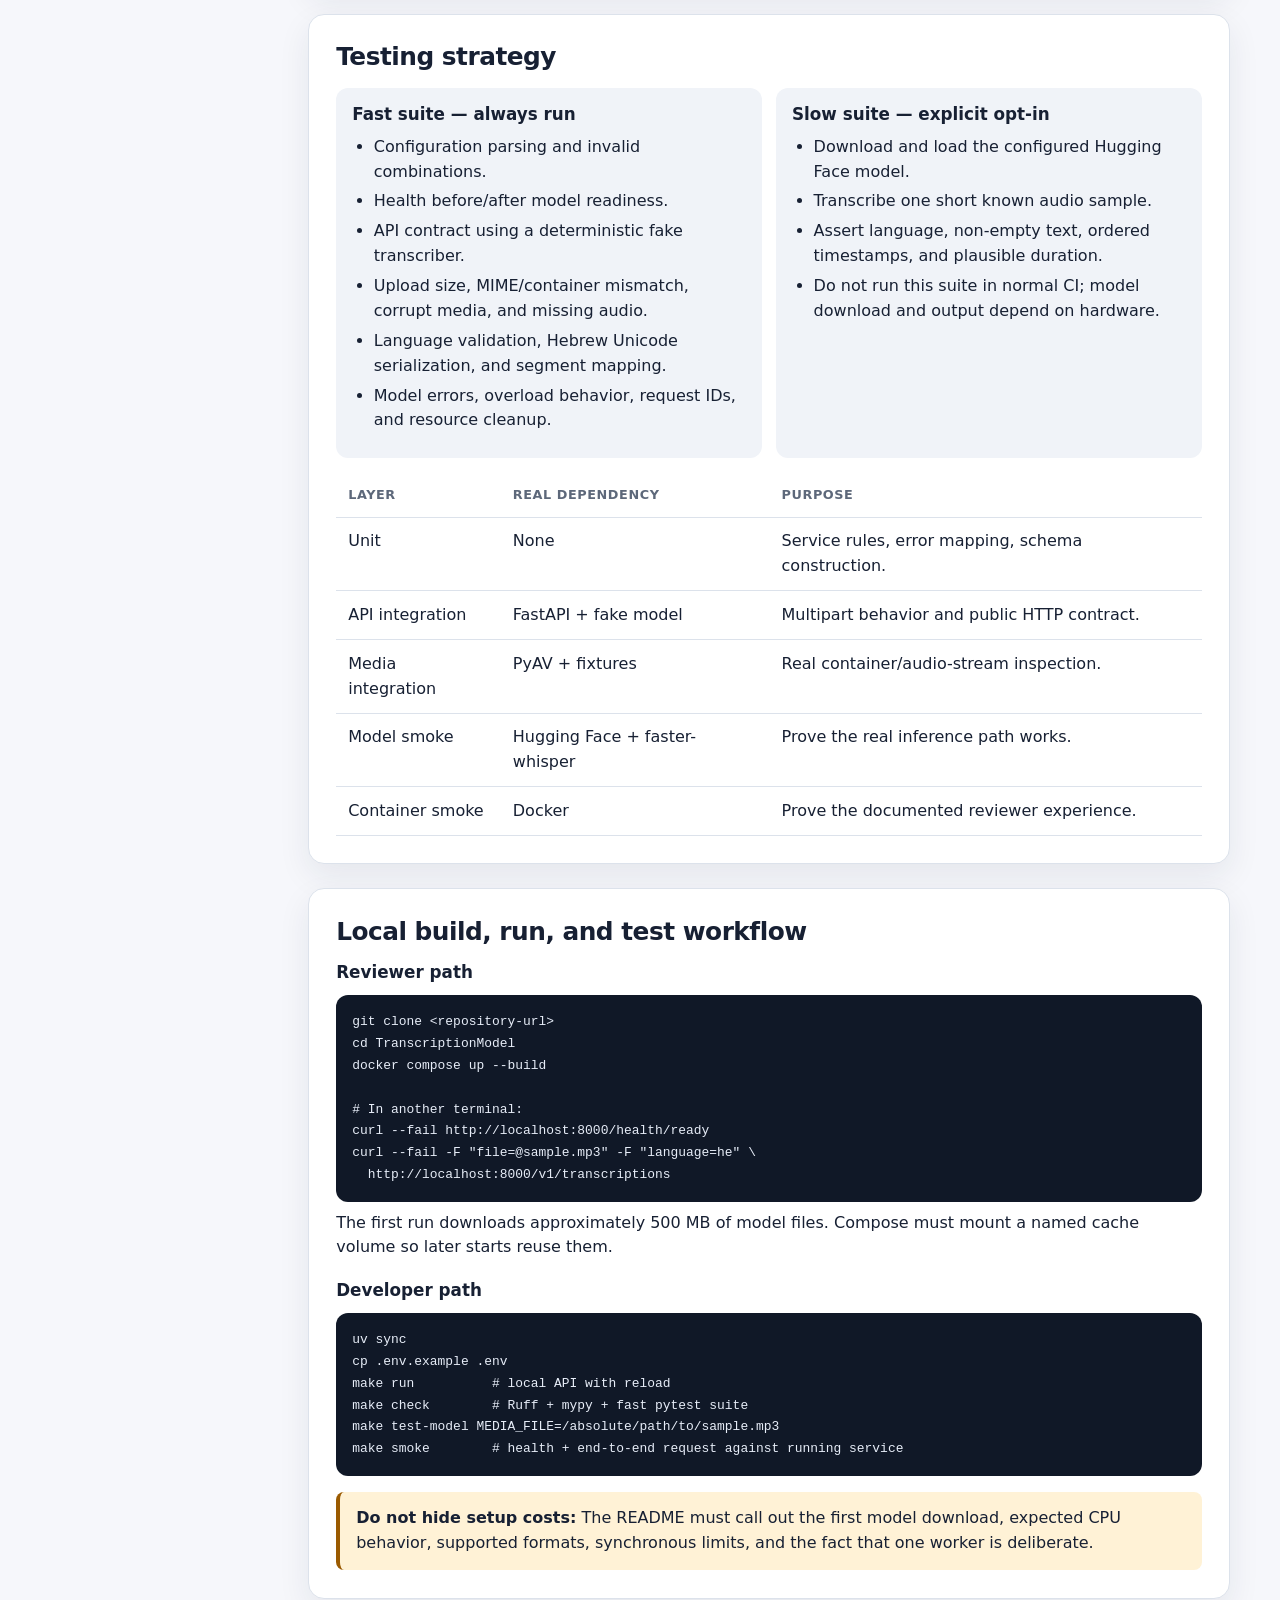
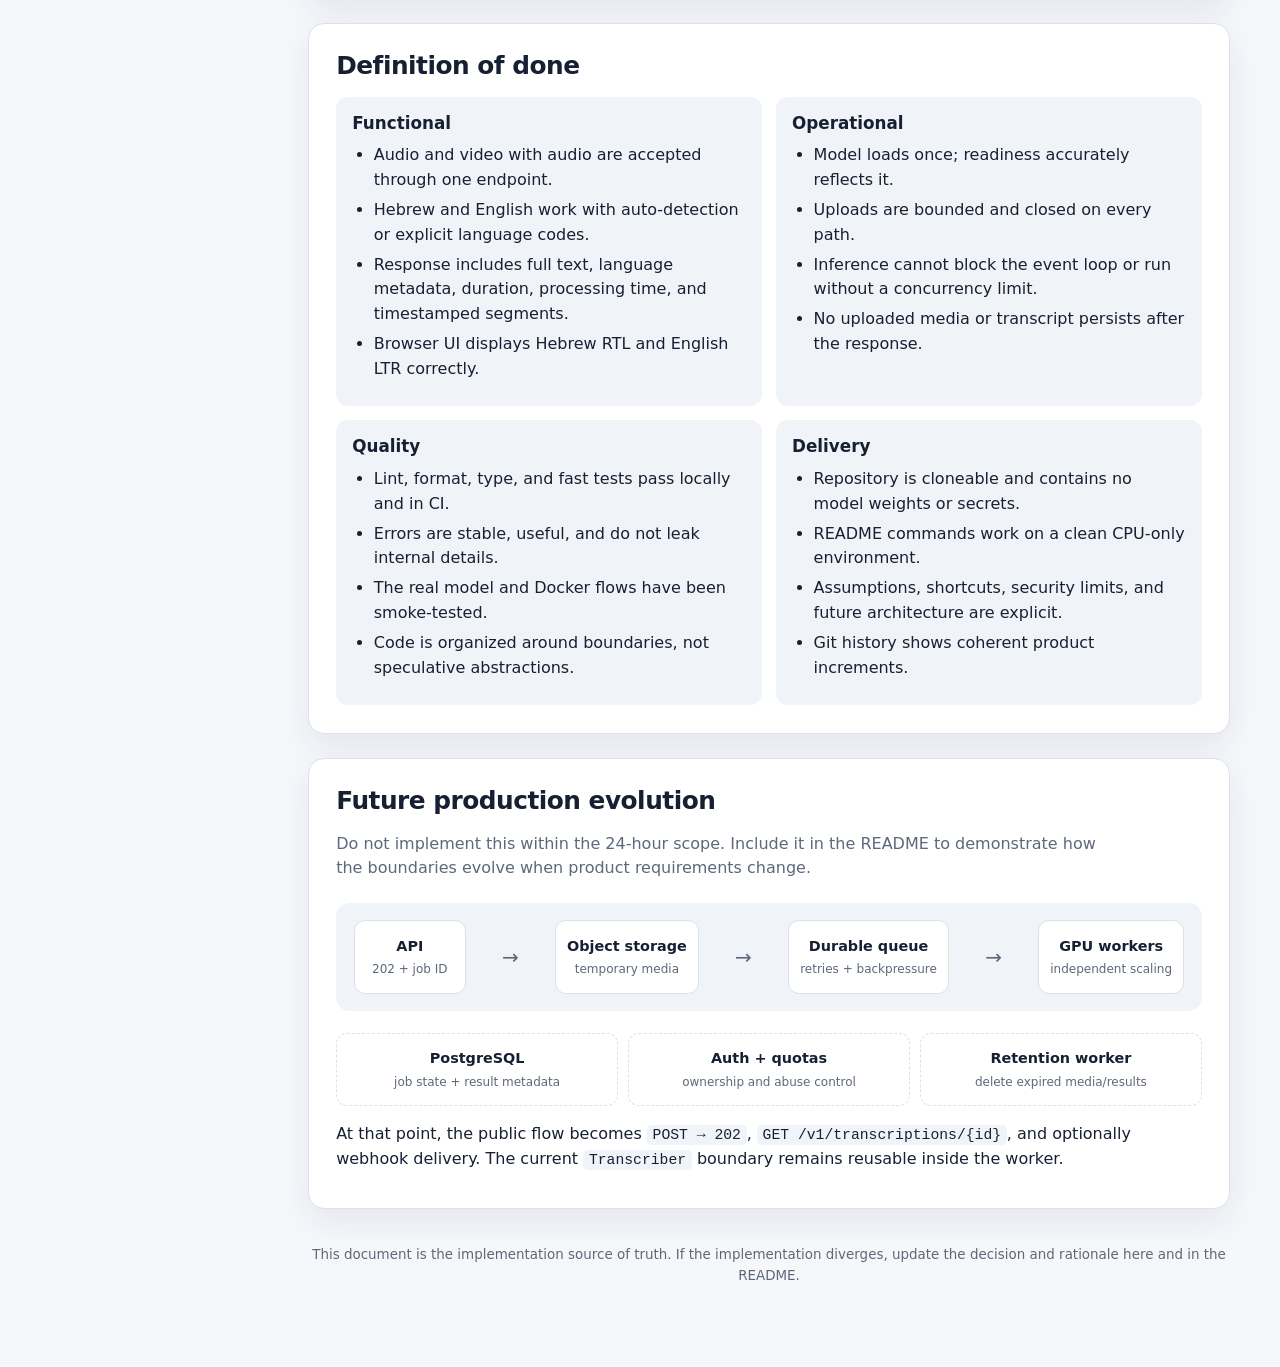
==== commit ba124b1b: "refactor: harden upload and inference resource boundaries" ====
--- a/docs/architecture-plan.html
+++ b/docs/architecture-plan.html
@@ -542,6 +542,7 @@
                 <label class="task"><input type="checkbox" data-task="4-5" checked><span>Document the asynchronous production evolution and why the take-home version intentionally has no database.</span></label>
               </div>
               <div class="callout"><strong>Exit check:</strong> A clean clone succeeds using only the README and <code>docker compose up --build</code>.</div>
+              <div class="note">Review update: duplicate wheel asset inclusion was removed and CI now builds the wheel. Multipart bytes and admission are bounded before parsing; decoding and inference share capacity. See <code>docs/code-review.md</code> for findings and remaining boundaries. Docker runtime acceptance still needs verification on a machine with Docker installed.</div>
             </div>
           </article>
 
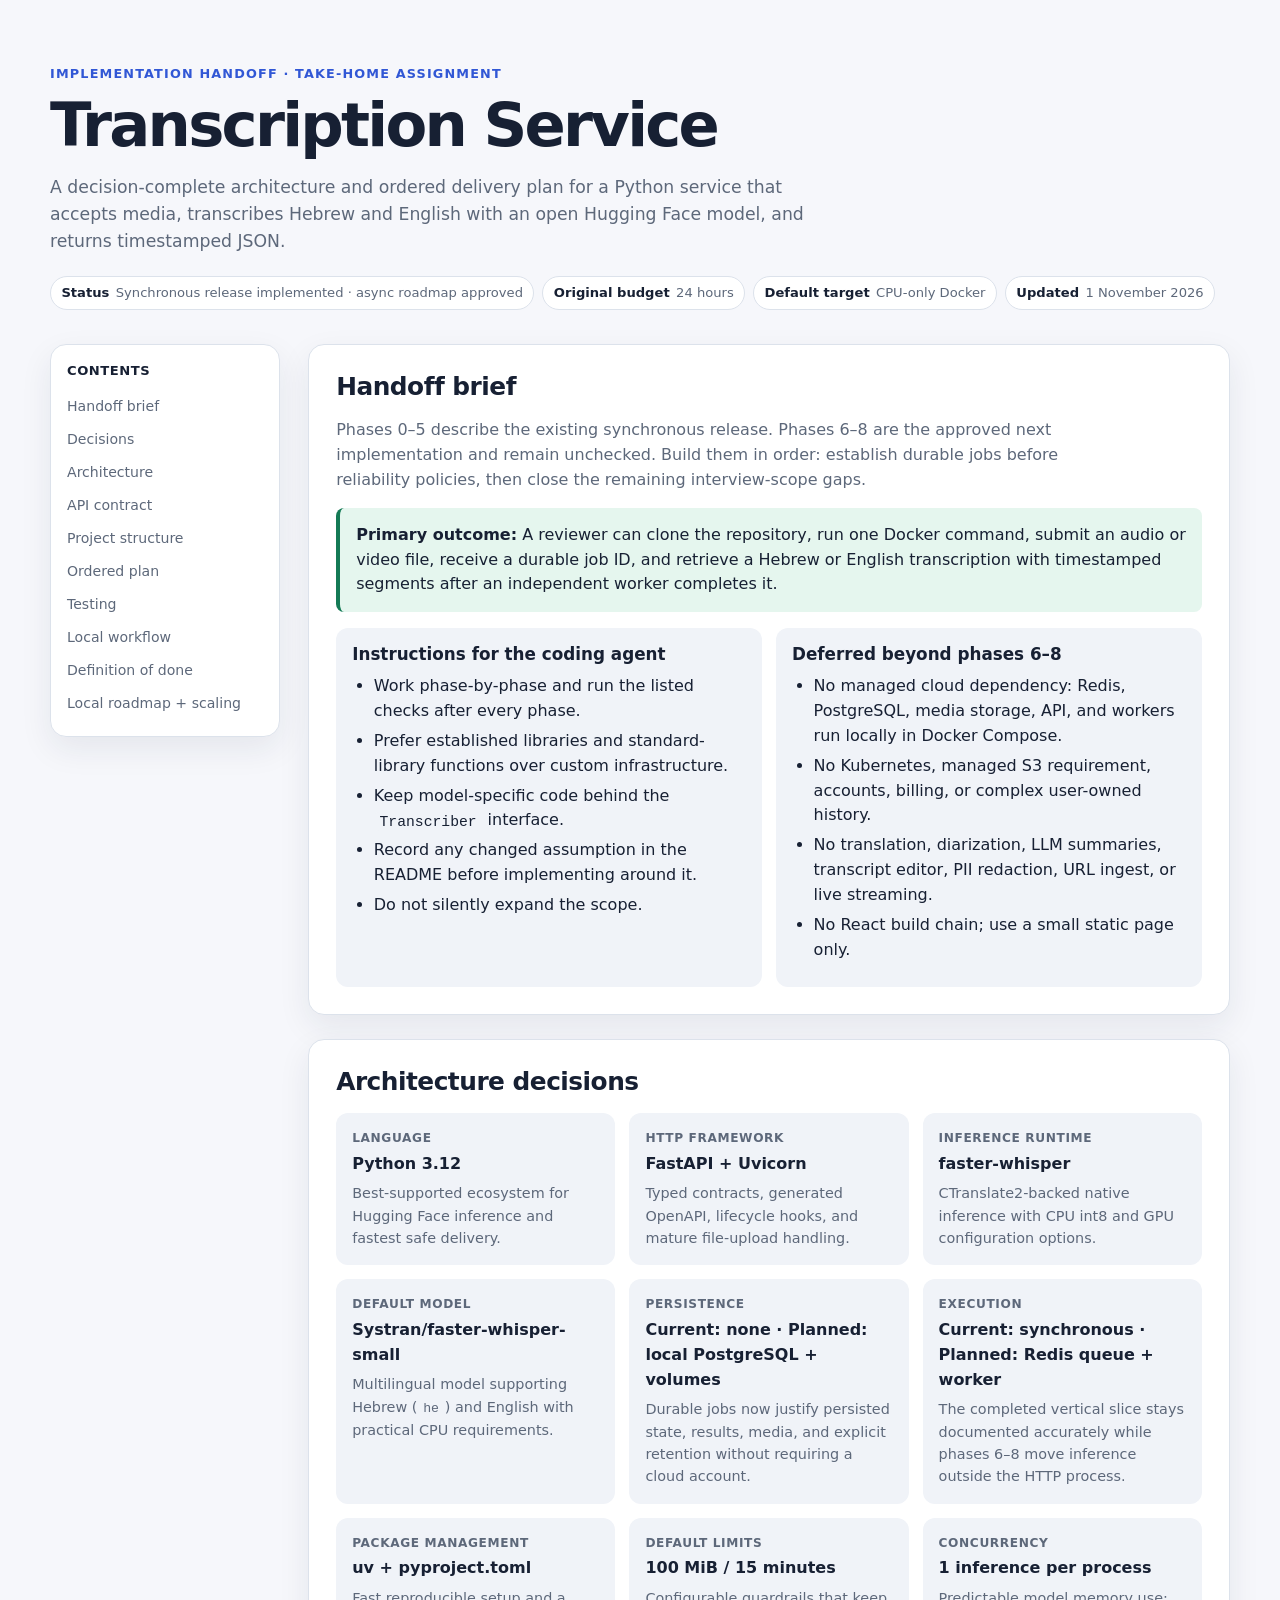
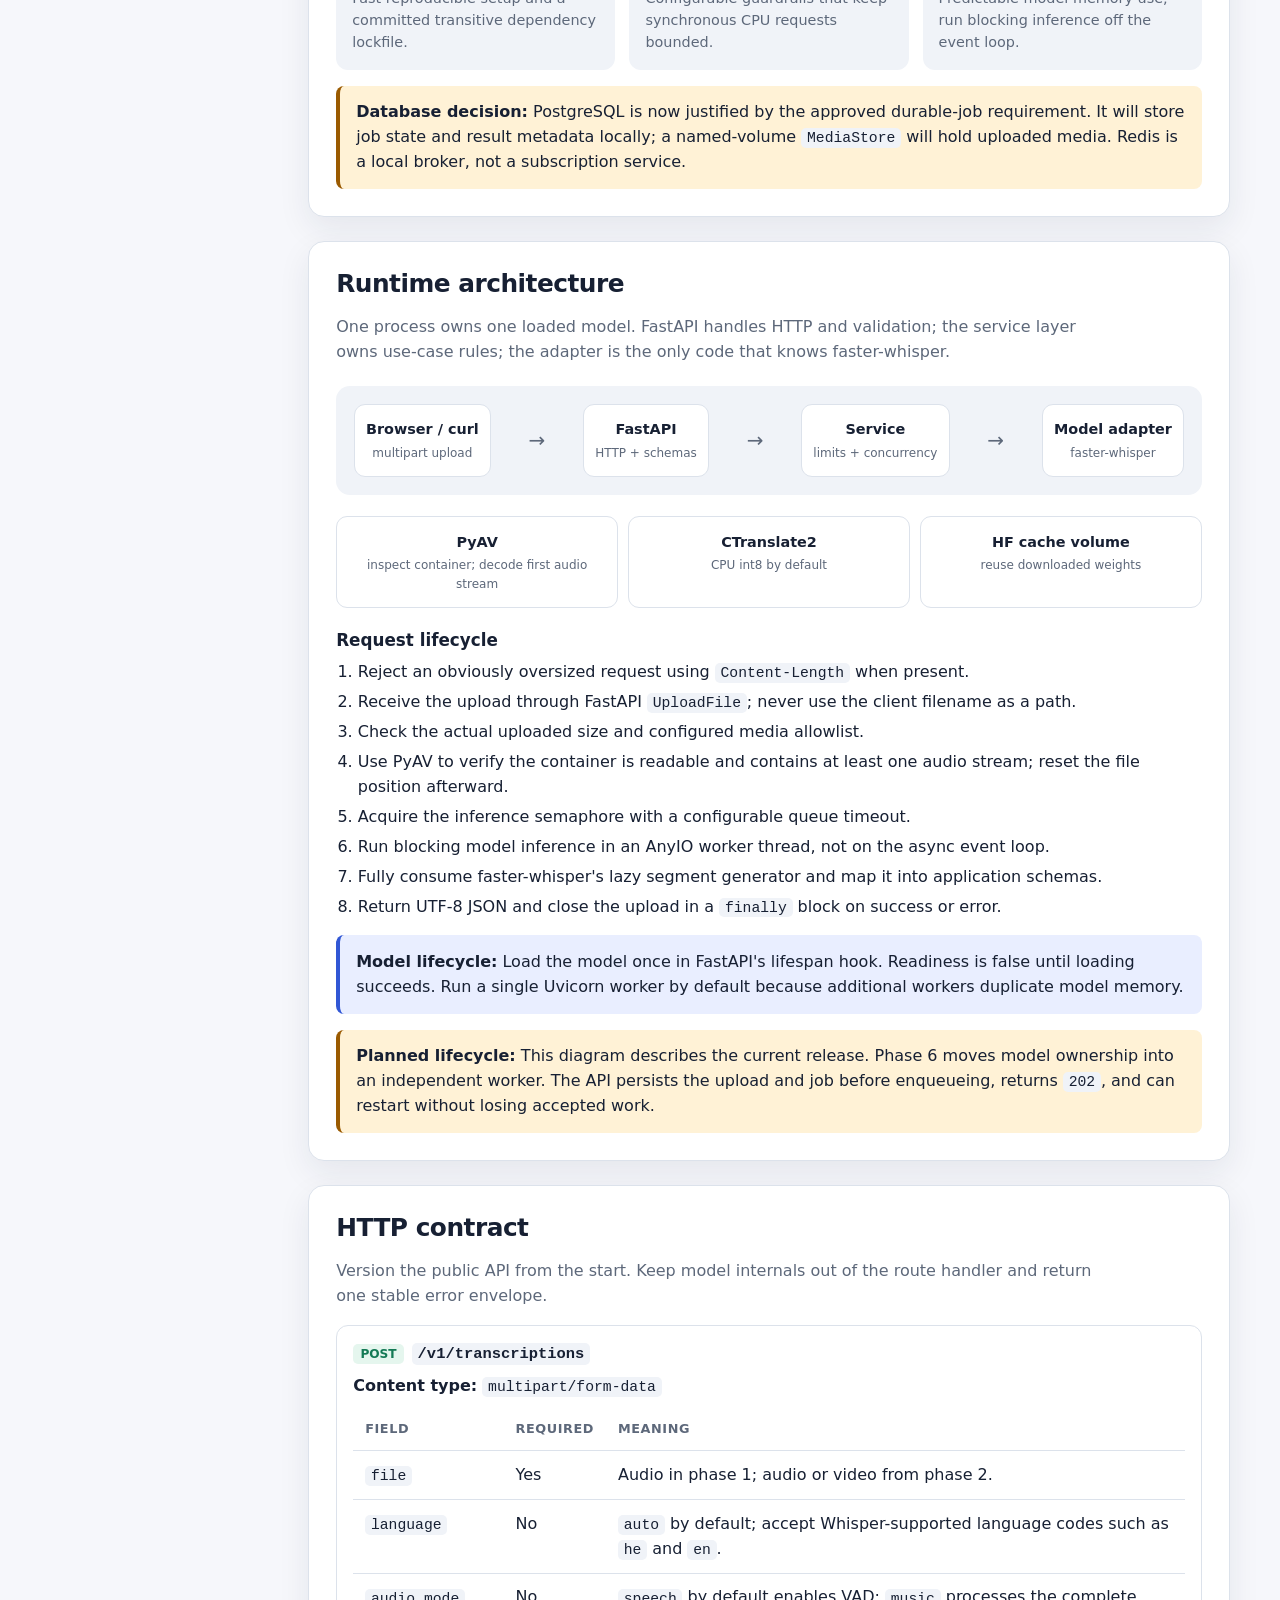
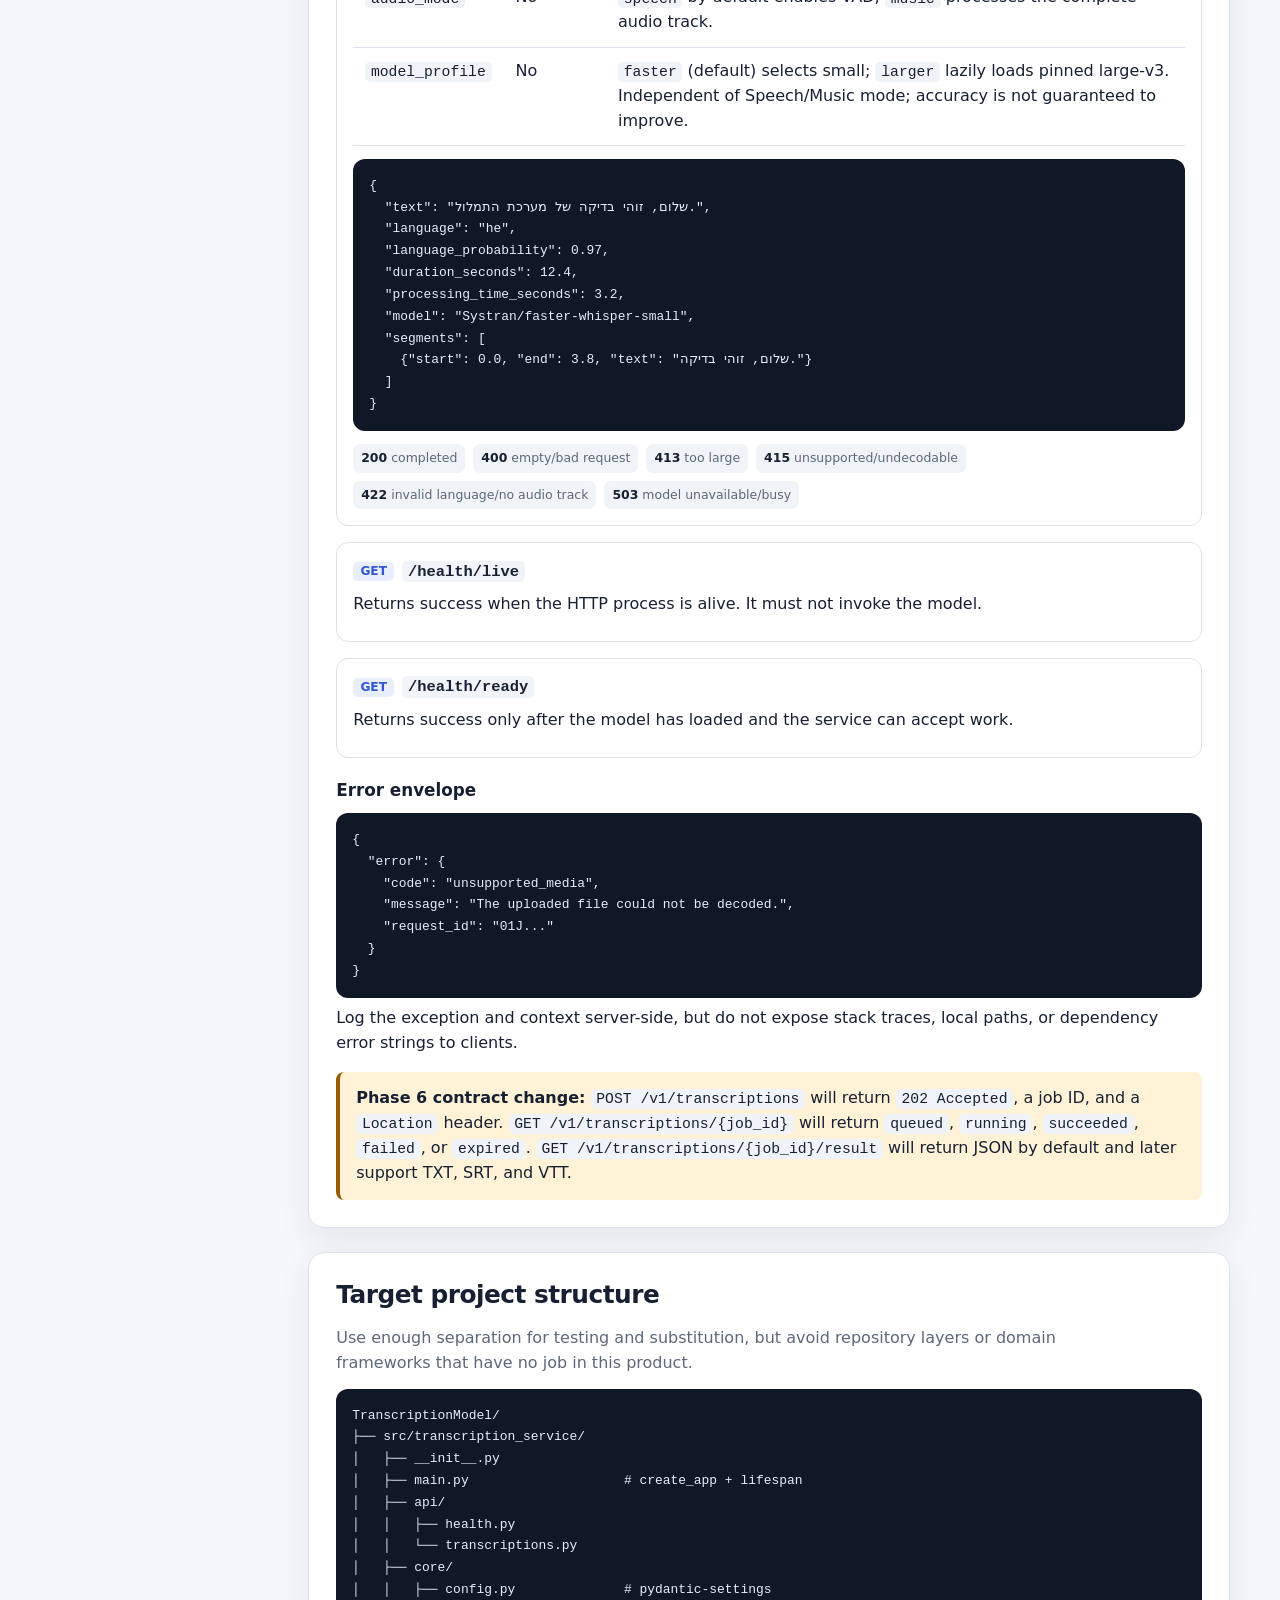
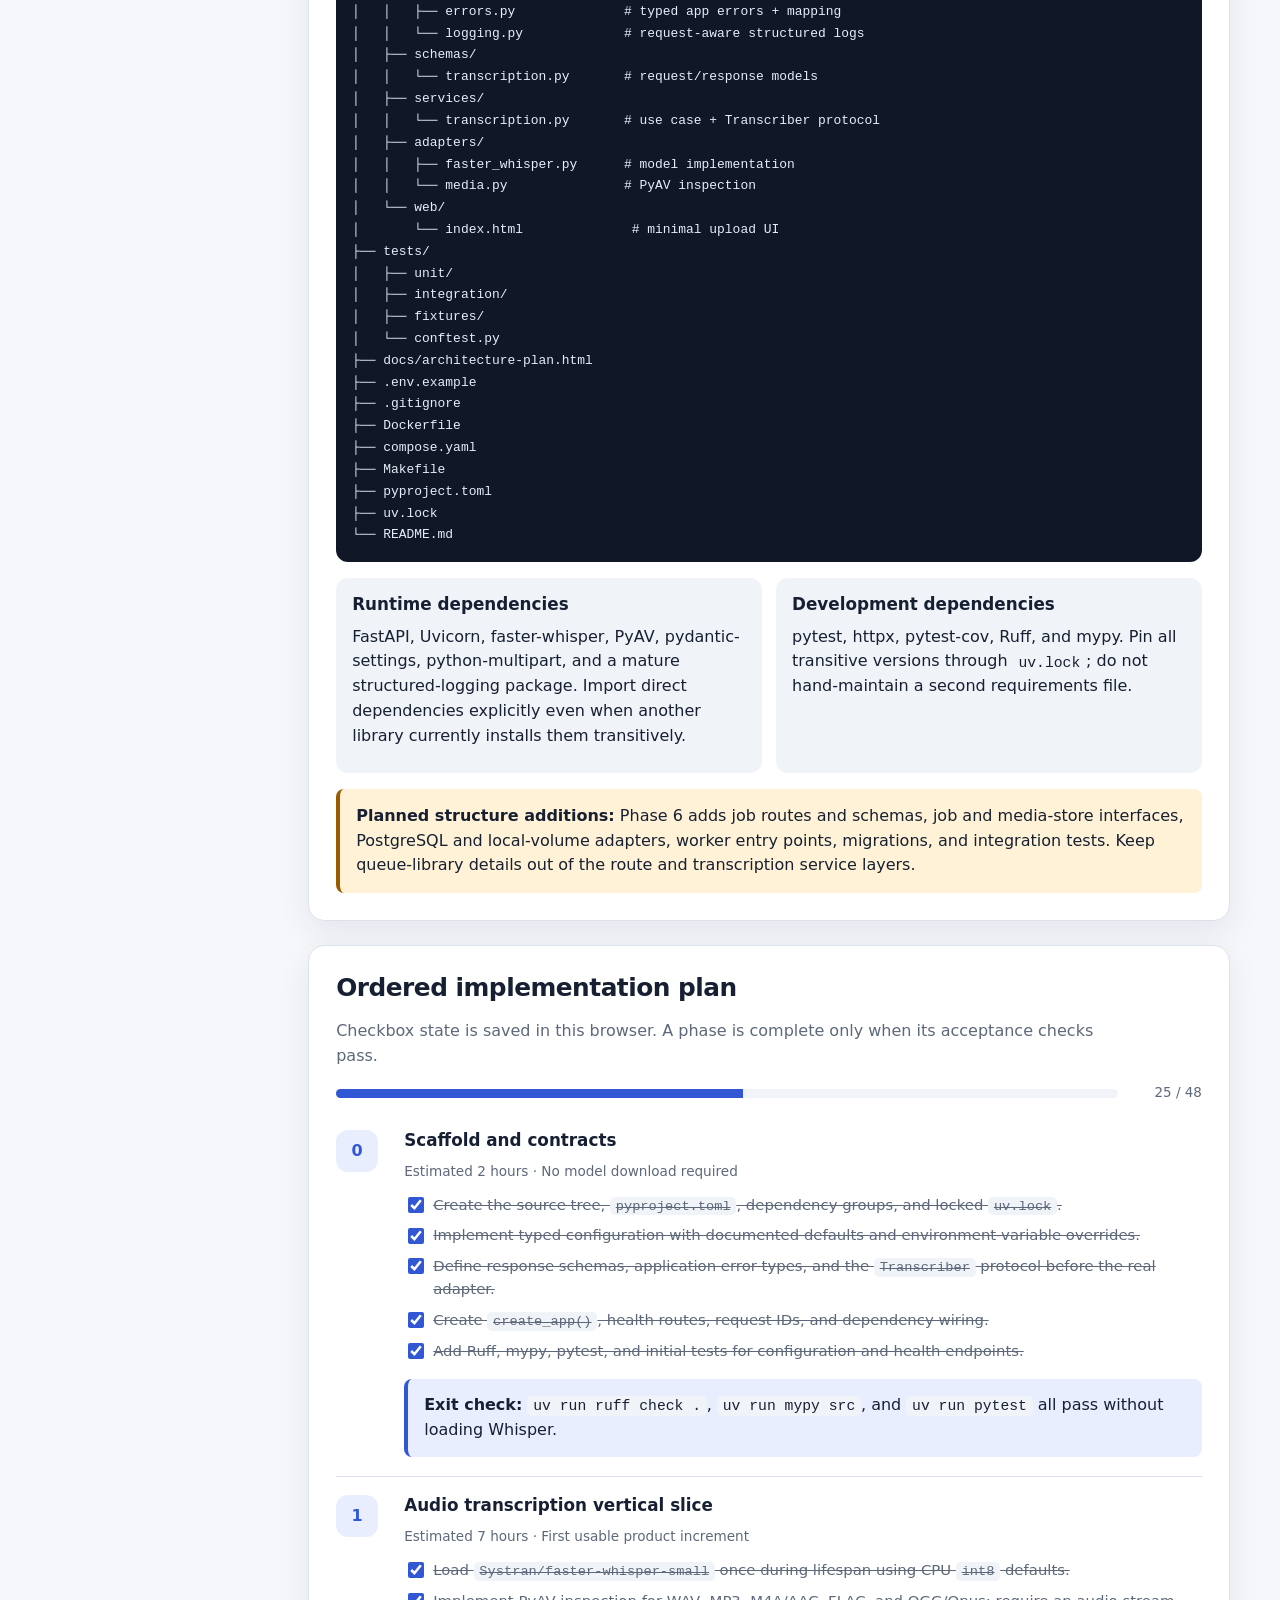
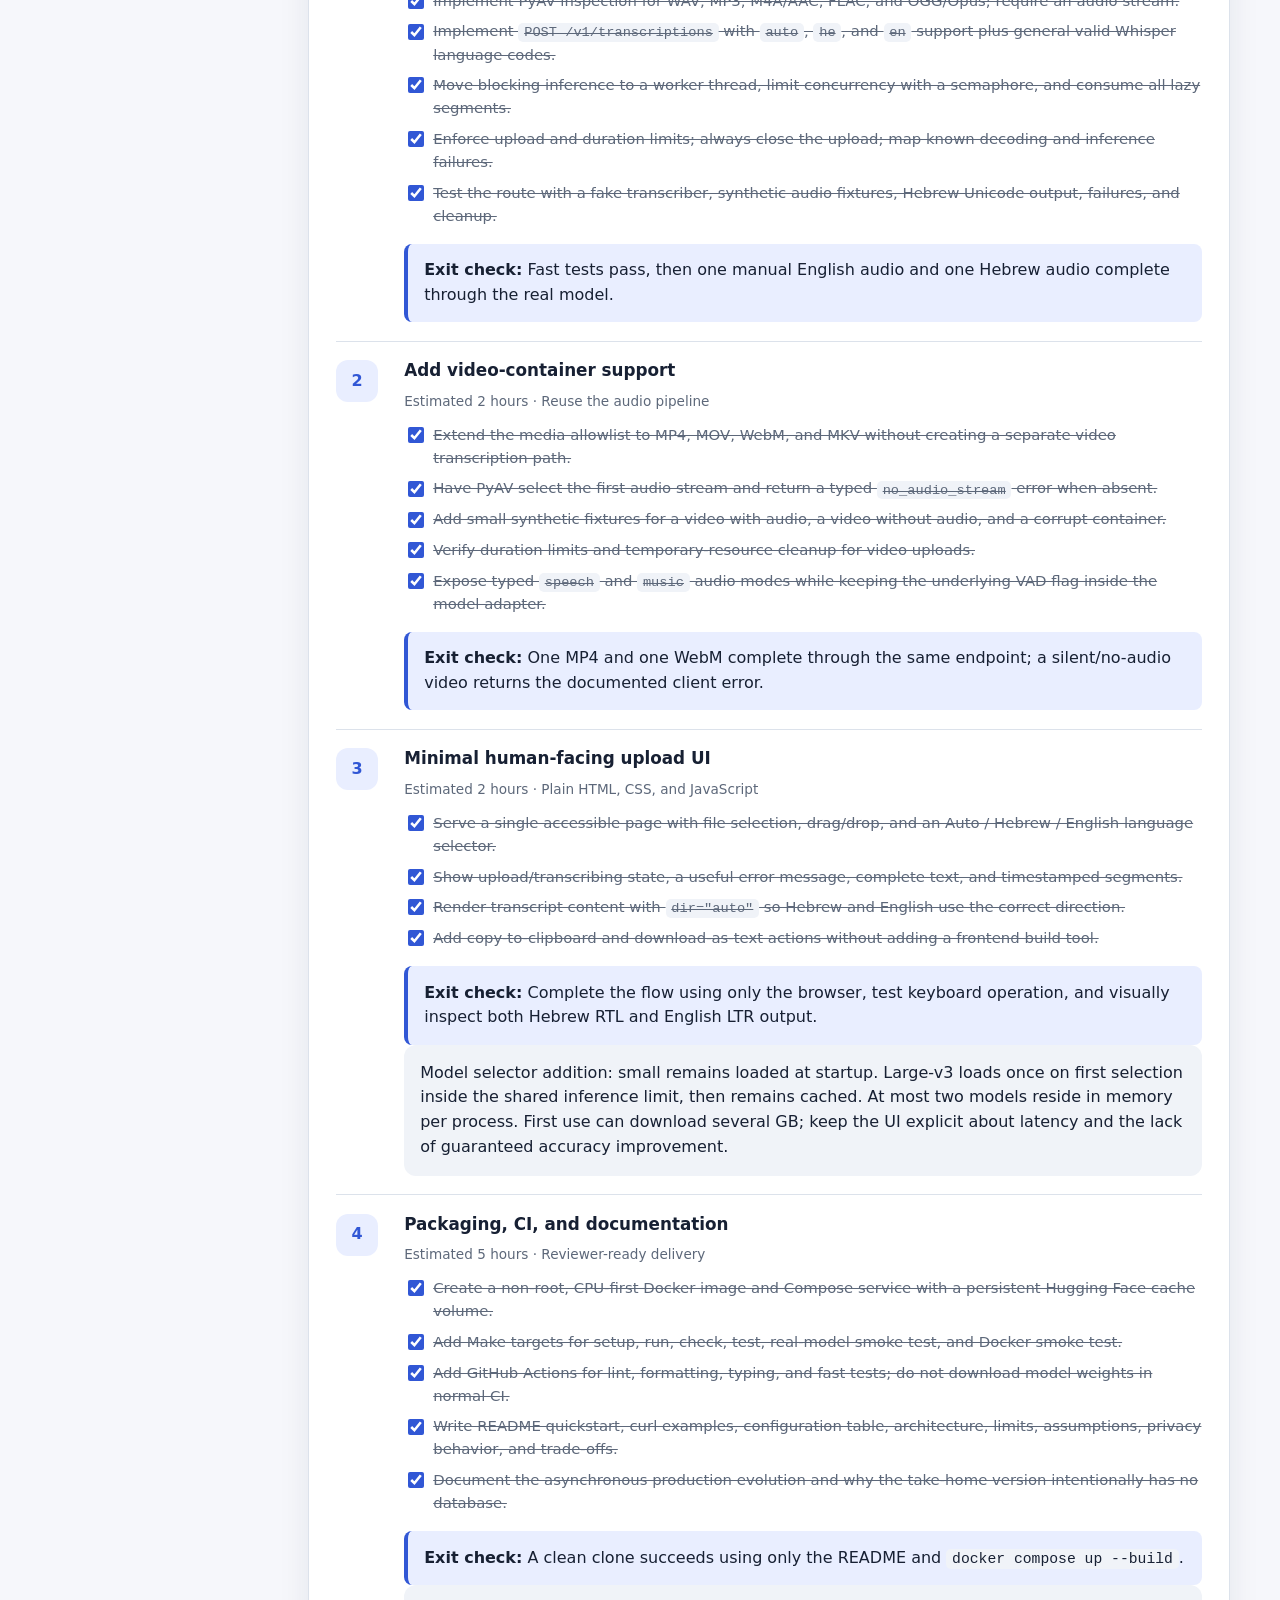
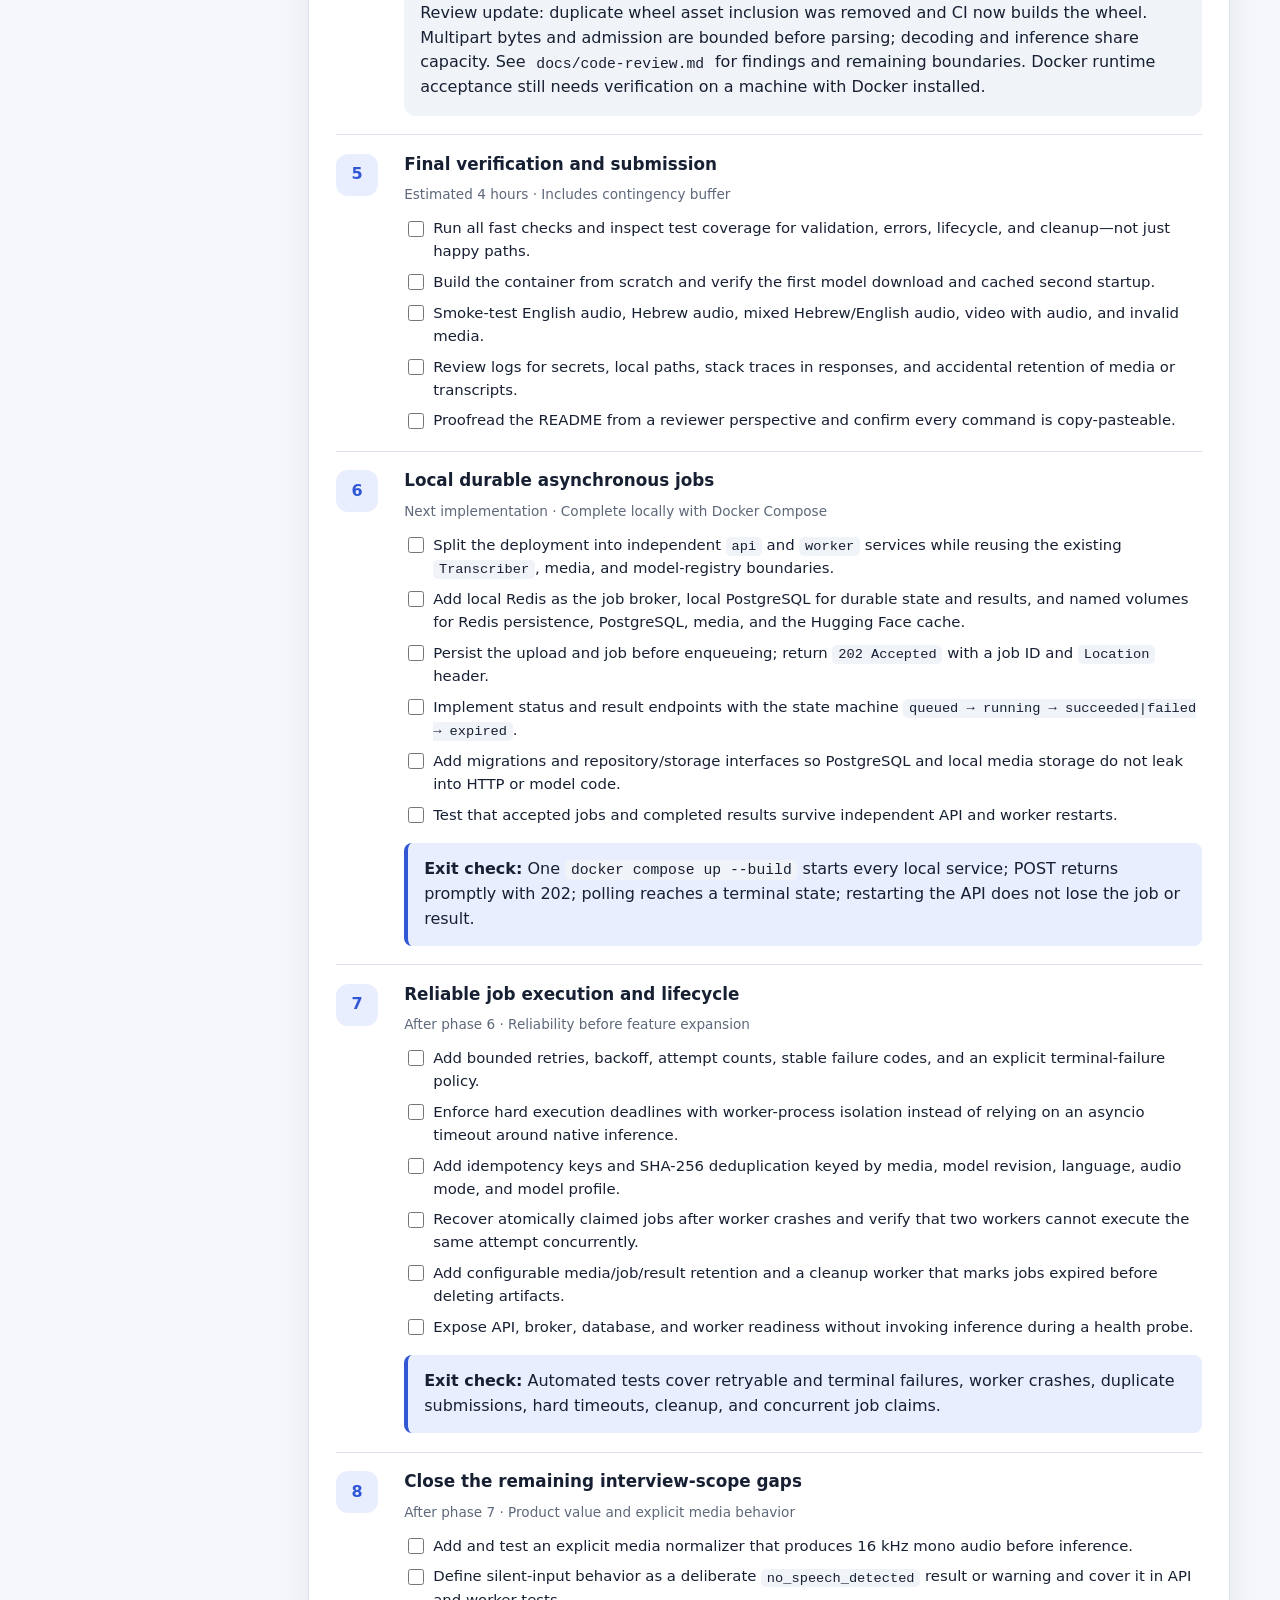
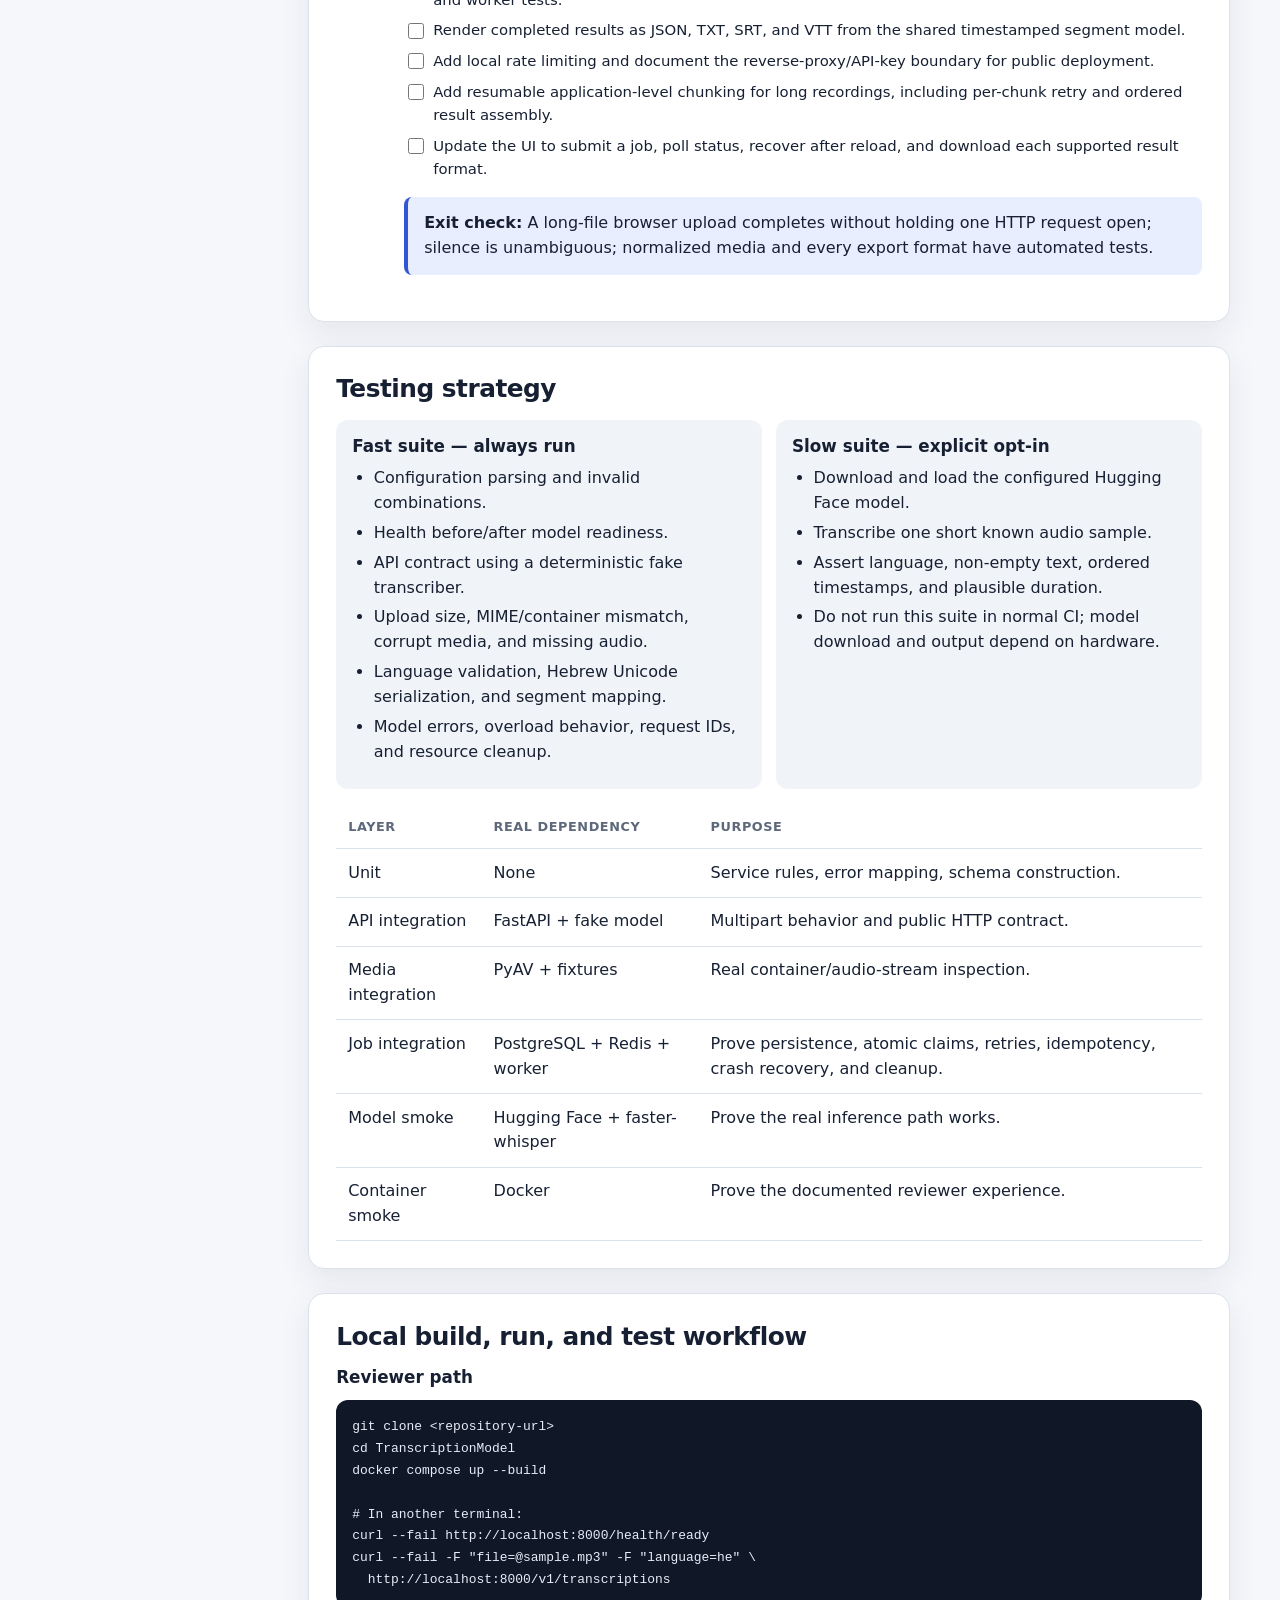
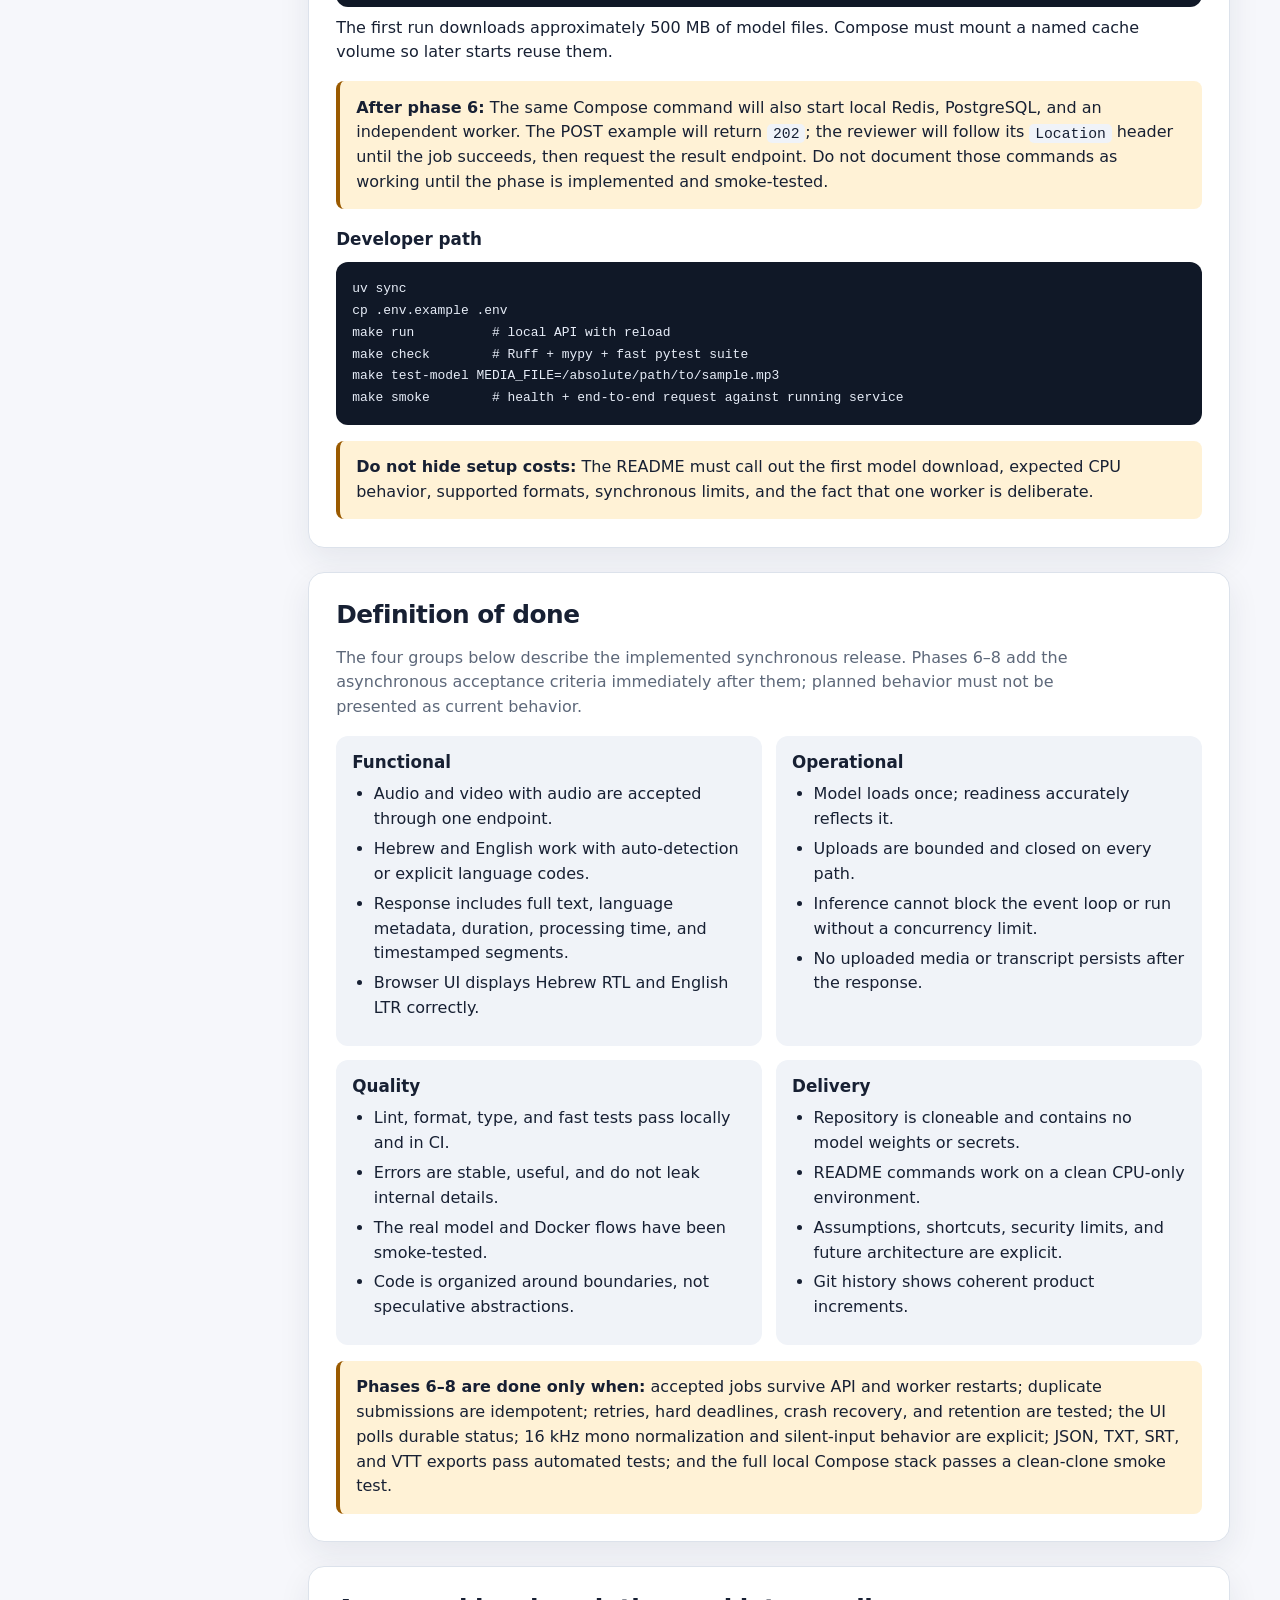
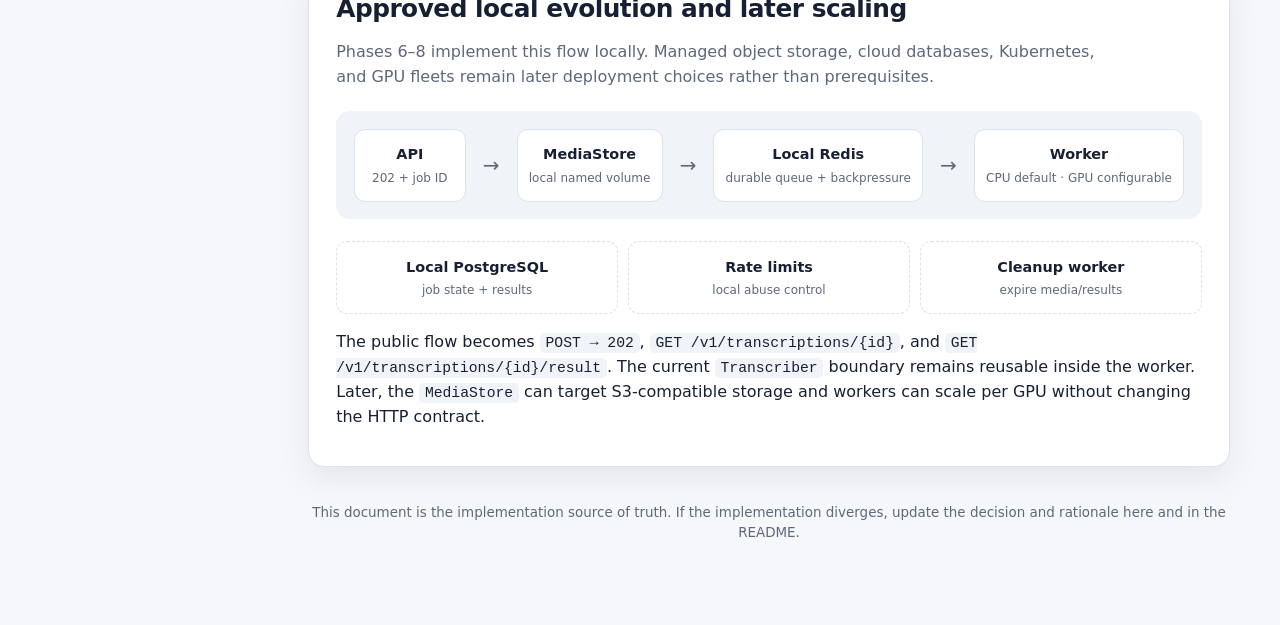
==== commit 6b9cb13b: "docs: plan local asynchronous job phases" ====
--- a/docs/architecture-plan.html
+++ b/docs/architecture-plan.html
@@ -257,8 +257,8 @@
       <h1>Transcription Service</h1>
       <p class="lede">A decision-complete architecture and ordered delivery plan for a Python service that accepts media, transcribes Hebrew and English with an open Hugging Face model, and returns timestamped JSON.</p>
       <div class="meta" aria-label="Plan metadata">
-        <span class="pill"><strong>Status</strong> Approved for implementation</span>
-        <span class="pill"><strong>Budget</strong> 24 hours</span>
+        <span class="pill"><strong>Status</strong> Synchronous release implemented · async roadmap approved</span>
+        <span class="pill"><strong>Original budget</strong> 24 hours</span>
         <span class="pill"><strong>Default target</strong> CPU-only Docker</span>
         <span class="pill"><strong>Updated</strong> 1 November 2026</span>
       </div>
@@ -276,14 +276,14 @@
         <a href="#tests">Testing</a>
         <a href="#local">Local workflow</a>
         <a href="#done">Definition of done</a>
-        <a href="#future">Future production path</a>
+        <a href="#future">Local roadmap + scaling</a>
       </nav>
 
       <main>
         <section id="brief">
           <h2>Handoff brief</h2>
-          <p class="section-intro">Implement the phases below in order. Finish and test the audio vertical slice before adding video. Keep the first release stateless and synchronous; the goal is a small, defensible product, not a demonstration of every possible infrastructure component.</p>
-          <div class="callout success"><strong>Primary outcome:</strong> A reviewer can clone the repository, run one Docker command, upload an audio or video file, and receive a Hebrew or English transcription with timestamped segments.</div>
+          <p class="section-intro">Phases 0–5 describe the existing synchronous release. Phases 6–8 are the approved next implementation and remain unchecked. Build them in order: establish durable jobs before reliability policies, then close the remaining interview-scope gaps.</p>
+          <div class="callout success"><strong>Primary outcome:</strong> A reviewer can clone the repository, run one Docker command, submit an audio or video file, receive a durable job ID, and retrieve a Hebrew or English transcription with timestamped segments after an independent worker completes it.</div>
           <div class="grid">
             <div class="note">
               <h3>Instructions for the coding agent</h3>
@@ -296,11 +296,11 @@
               </ul>
             </div>
             <div class="note">
-              <h3>Explicit non-goals</h3>
+              <h3>Deferred beyond phases 6–8</h3>
               <ul>
-                <li>No database, accounts, authentication, transcript history, or retained uploads.</li>
-                <li>No Redis, task queue, Kubernetes, cloud storage, or GPU-only requirement.</li>
-                <li>No translation endpoint, speaker diarization, or live streaming.</li>
+                <li>No managed cloud dependency: Redis, PostgreSQL, media storage, API, and workers run locally in Docker Compose.</li>
+                <li>No Kubernetes, managed S3 requirement, accounts, billing, or complex user-owned history.</li>
+                <li>No translation, diarization, LLM summaries, transcript editor, PII redaction, URL ingest, or live streaming.</li>
                 <li>No React build chain; use a small static page only.</li>
               </ul>
             </div>
@@ -314,13 +314,13 @@
             <div class="decision"><div class="label">HTTP framework</div><div class="value">FastAPI + Uvicorn</div><div class="reason">Typed contracts, generated OpenAPI, lifecycle hooks, and mature file-upload handling.</div></div>
             <div class="decision"><div class="label">Inference runtime</div><div class="value">faster-whisper</div><div class="reason">CTranslate2-backed native inference with CPU int8 and GPU configuration options.</div></div>
             <div class="decision"><div class="label">Default model</div><div class="value">Systran/faster-whisper-small</div><div class="reason">Multilingual model supporting Hebrew (<code>he</code>) and English with practical CPU requirements.</div></div>
-            <div class="decision"><div class="label">Persistence</div><div class="value">None</div><div class="reason">The required operation is request-response; media and transcripts have no defined retention lifecycle.</div></div>
-            <div class="decision"><div class="label">Execution</div><div class="value">Synchronous, bounded</div><div class="reason">Appropriate for a take-home vertical slice; document the durable asynchronous evolution.</div></div>
+            <div class="decision"><div class="label">Persistence</div><div class="value">Current: none · Planned: local PostgreSQL + volumes</div><div class="reason">Durable jobs now justify persisted state, results, media, and explicit retention without requiring a cloud account.</div></div>
+            <div class="decision"><div class="label">Execution</div><div class="value">Current: synchronous · Planned: Redis queue + worker</div><div class="reason">The completed vertical slice stays documented accurately while phases 6–8 move inference outside the HTTP process.</div></div>
             <div class="decision"><div class="label">Package management</div><div class="value">uv + pyproject.toml</div><div class="reason">Fast reproducible setup and a committed transitive dependency lockfile.</div></div>
             <div class="decision"><div class="label">Default limits</div><div class="value">100 MiB / 15 minutes</div><div class="reason">Configurable guardrails that keep synchronous CPU requests bounded.</div></div>
             <div class="decision"><div class="label">Concurrency</div><div class="value">1 inference per process</div><div class="reason">Predictable model memory use; run blocking inference off the event loop.</div></div>
           </div>
-          <div class="callout warning"><strong>Database decision:</strong> Do not add PostgreSQL merely as a seniority signal. Persistence becomes justified when the product adds durable jobs, accounts, history, or retention. Explain this trade-off in the README.</div>
+          <div class="callout warning"><strong>Database decision:</strong> PostgreSQL is now justified by the approved durable-job requirement. It will store job state and result metadata locally; a named-volume <code>MediaStore</code> will hold uploaded media. Redis is a local broker, not a subscription service.</div>
         </section>
 
         <section id="architecture">
@@ -354,6 +354,7 @@
           </ol>
 
           <div class="callout"><strong>Model lifecycle:</strong> Load the model once in FastAPI's lifespan hook. Readiness is false until loading succeeds. Run a single Uvicorn worker by default because additional workers duplicate model memory.</div>
+          <div class="callout warning"><strong>Planned lifecycle:</strong> This diagram describes the current release. Phase 6 moves model ownership into an independent worker. The API persists the upload and job before enqueueing, returns <code>202</code>, and can restart without losing accepted work.</div>
         </section>
 
         <section id="contract">
@@ -411,6 +412,7 @@
   }
 }</code></pre>
           <p>Log the exception and context server-side, but do not expose stack traces, local paths, or dependency error strings to clients.</p>
+          <div class="callout warning"><strong>Phase 6 contract change:</strong> <code>POST /v1/transcriptions</code> will return <code>202 Accepted</code>, a job ID, and a <code>Location</code> header. <code>GET /v1/transcriptions/{job_id}</code> will return <code>queued</code>, <code>running</code>, <code>succeeded</code>, <code>failed</code>, or <code>expired</code>. <code>GET /v1/transcriptions/{job_id}/result</code> will return JSON by default and later support TXT, SRT, and VTT.</div>
         </section>
 
         <section id="structure">
@@ -454,6 +456,7 @@
             <div class="note"><h3>Runtime dependencies</h3><p>FastAPI, Uvicorn, faster-whisper, PyAV, pydantic-settings, python-multipart, and a mature structured-logging package. Import direct dependencies explicitly even when another library currently installs them transitively.</p></div>
             <div class="note"><h3>Development dependencies</h3><p>pytest, httpx, pytest-cov, Ruff, and mypy. Pin all transitive versions through <code>uv.lock</code>; do not hand-maintain a second requirements file.</p></div>
           </div>
+          <div class="callout warning"><strong>Planned structure additions:</strong> Phase 6 adds job routes and schemas, job and media-store interfaces, PostgreSQL and local-volume adapters, worker entry points, migrations, and integration tests. Keep queue-library details out of the route and transcription service layers.</div>
         </section>
 
         <section id="plan">
@@ -558,6 +561,57 @@
                 <label class="task"><input type="checkbox" data-task="5-4"><span>Review logs for secrets, local paths, stack traces in responses, and accidental retention of media or transcripts.</span></label>
                 <label class="task"><input type="checkbox" data-task="5-5"><span>Proofread the README from a reviewer perspective and confirm every command is copy-pasteable.</span></label>
               </div>
+            </div>
+          </article>
+
+          <article class="phase">
+            <div class="phase-number">6</div>
+            <div>
+              <h3>Local durable asynchronous jobs</h3>
+              <div class="phase-meta">Next implementation · Complete locally with Docker Compose</div>
+              <div class="tasks">
+                <label class="task"><input type="checkbox" data-task="6-1"><span>Split the deployment into independent <code>api</code> and <code>worker</code> services while reusing the existing <code>Transcriber</code>, media, and model-registry boundaries.</span></label>
+                <label class="task"><input type="checkbox" data-task="6-2"><span>Add local Redis as the job broker, local PostgreSQL for durable state and results, and named volumes for Redis persistence, PostgreSQL, media, and the Hugging Face cache.</span></label>
+                <label class="task"><input type="checkbox" data-task="6-3"><span>Persist the upload and job before enqueueing; return <code>202 Accepted</code> with a job ID and <code>Location</code> header.</span></label>
+                <label class="task"><input type="checkbox" data-task="6-4"><span>Implement status and result endpoints with the state machine <code>queued → running → succeeded|failed → expired</code>.</span></label>
+                <label class="task"><input type="checkbox" data-task="6-5"><span>Add migrations and repository/storage interfaces so PostgreSQL and local media storage do not leak into HTTP or model code.</span></label>
+                <label class="task"><input type="checkbox" data-task="6-6"><span>Test that accepted jobs and completed results survive independent API and worker restarts.</span></label>
+              </div>
+              <div class="callout"><strong>Exit check:</strong> One <code>docker compose up --build</code> starts every local service; POST returns promptly with 202; polling reaches a terminal state; restarting the API does not lose the job or result.</div>
+            </div>
+          </article>
+
+          <article class="phase">
+            <div class="phase-number">7</div>
+            <div>
+              <h3>Reliable job execution and lifecycle</h3>
+              <div class="phase-meta">After phase 6 · Reliability before feature expansion</div>
+              <div class="tasks">
+                <label class="task"><input type="checkbox" data-task="7-1"><span>Add bounded retries, backoff, attempt counts, stable failure codes, and an explicit terminal-failure policy.</span></label>
+                <label class="task"><input type="checkbox" data-task="7-2"><span>Enforce hard execution deadlines with worker-process isolation instead of relying on an asyncio timeout around native inference.</span></label>
+                <label class="task"><input type="checkbox" data-task="7-3"><span>Add idempotency keys and SHA-256 deduplication keyed by media, model revision, language, audio mode, and model profile.</span></label>
+                <label class="task"><input type="checkbox" data-task="7-4"><span>Recover atomically claimed jobs after worker crashes and verify that two workers cannot execute the same attempt concurrently.</span></label>
+                <label class="task"><input type="checkbox" data-task="7-5"><span>Add configurable media/job/result retention and a cleanup worker that marks jobs expired before deleting artifacts.</span></label>
+                <label class="task"><input type="checkbox" data-task="7-6"><span>Expose API, broker, database, and worker readiness without invoking inference during a health probe.</span></label>
+              </div>
+              <div class="callout"><strong>Exit check:</strong> Automated tests cover retryable and terminal failures, worker crashes, duplicate submissions, hard timeouts, cleanup, and concurrent job claims.</div>
+            </div>
+          </article>
+
+          <article class="phase">
+            <div class="phase-number">8</div>
+            <div>
+              <h3>Close the remaining interview-scope gaps</h3>
+              <div class="phase-meta">After phase 7 · Product value and explicit media behavior</div>
+              <div class="tasks">
+                <label class="task"><input type="checkbox" data-task="8-1"><span>Add and test an explicit media normalizer that produces 16 kHz mono audio before inference.</span></label>
+                <label class="task"><input type="checkbox" data-task="8-2"><span>Define silent-input behavior as a deliberate <code>no_speech_detected</code> result or warning and cover it in API and worker tests.</span></label>
+                <label class="task"><input type="checkbox" data-task="8-3"><span>Render completed results as JSON, TXT, SRT, and VTT from the shared timestamped segment model.</span></label>
+                <label class="task"><input type="checkbox" data-task="8-4"><span>Add local rate limiting and document the reverse-proxy/API-key boundary for public deployment.</span></label>
+                <label class="task"><input type="checkbox" data-task="8-5"><span>Add resumable application-level chunking for long recordings, including per-chunk retry and ordered result assembly.</span></label>
+                <label class="task"><input type="checkbox" data-task="8-6"><span>Update the UI to submit a job, poll status, recover after reload, and download each supported result format.</span></label>
+              </div>
+              <div class="callout"><strong>Exit check:</strong> A long-file browser upload completes without holding one HTTP request open; silence is unambiguous; normalized media and every export format have automated tests.</div>
             </div>
           </article>
         </section>
@@ -592,6 +646,7 @@
               <tr><td>Unit</td><td>None</td><td>Service rules, error mapping, schema construction.</td></tr>
               <tr><td>API integration</td><td>FastAPI + fake model</td><td>Multipart behavior and public HTTP contract.</td></tr>
               <tr><td>Media integration</td><td>PyAV + fixtures</td><td>Real container/audio-stream inspection.</td></tr>
+              <tr><td>Job integration</td><td>PostgreSQL + Redis + worker</td><td>Prove persistence, atomic claims, retries, idempotency, crash recovery, and cleanup.</td></tr>
               <tr><td>Model smoke</td><td>Hugging Face + faster-whisper</td><td>Prove the real inference path works.</td></tr>
               <tr><td>Container smoke</td><td>Docker</td><td>Prove the documented reviewer experience.</td></tr>
             </tbody>
@@ -610,6 +665,7 @@
 curl --fail -F "file=@sample.mp3" -F "language=he" \
   http://localhost:8000/v1/transcriptions</code></pre>
           <p>The first run downloads approximately 500 MB of model files. Compose must mount a named cache volume so later starts reuse them.</p>
+          <div class="callout warning"><strong>After phase 6:</strong> The same Compose command will also start local Redis, PostgreSQL, and an independent worker. The POST example will return <code>202</code>; the reviewer will follow its <code>Location</code> header until the job succeeds, then request the result endpoint. Do not document those commands as working until the phase is implemented and smoke-tested.</div>
 
           <h3 style="margin-top:1.25rem">Developer path</h3>
           <pre><code>uv sync
@@ -623,6 +679,7 @@
 
         <section id="done">
           <h2>Definition of done</h2>
+          <p class="section-intro">The four groups below describe the implemented synchronous release. Phases 6–8 add the asynchronous acceptance criteria immediately after them; planned behavior must not be presented as current behavior.</p>
           <div class="grid">
             <div class="note">
               <h3>Functional</h3>
@@ -661,26 +718,27 @@
               </ul>
             </div>
           </div>
+          <div class="callout warning"><strong>Phases 6–8 are done only when:</strong> accepted jobs survive API and worker restarts; duplicate submissions are idempotent; retries, hard deadlines, crash recovery, and retention are tested; the UI polls durable status; 16 kHz mono normalization and silent-input behavior are explicit; JSON, TXT, SRT, and VTT exports pass automated tests; and the full local Compose stack passes a clean-clone smoke test.</div>
         </section>
 
         <section id="future">
-          <h2>Future production evolution</h2>
-          <p class="section-intro">Do not implement this within the 24-hour scope. Include it in the README to demonstrate how the boundaries evolve when product requirements change.</p>
-          <div class="architecture" role="img" aria-label="Future client uploads media to object storage through an API, a durable queue sends a job to an inference worker, and status and results are stored in PostgreSQL.">
+          <h2>Approved local evolution and later scaling</h2>
+          <p class="section-intro">Phases 6–8 implement this flow locally. Managed object storage, cloud databases, Kubernetes, and GPU fleets remain later deployment choices rather than prerequisites.</p>
+          <div class="architecture" role="img" aria-label="Client uploads media through an API to a local volume, a local Redis queue sends a job to an inference worker, and status and results are stored in local PostgreSQL.">
             <div class="node"><strong>API</strong><span>202 + job ID</span></div>
             <div class="arrow" aria-hidden="true">→</div>
-            <div class="node"><strong>Object storage</strong><span>temporary media</span></div>
+            <div class="node"><strong>MediaStore</strong><span>local named volume</span></div>
             <div class="arrow" aria-hidden="true">→</div>
-            <div class="node"><strong>Durable queue</strong><span>retries + backpressure</span></div>
+            <div class="node"><strong>Local Redis</strong><span>durable queue + backpressure</span></div>
             <div class="arrow" aria-hidden="true">→</div>
-            <div class="node"><strong>GPU workers</strong><span>independent scaling</span></div>
+            <div class="node"><strong>Worker</strong><span>CPU default · GPU configurable</span></div>
           </div>
           <div class="branch">
-            <div class="node future"><strong>PostgreSQL</strong><span>job state + result metadata</span></div>
-            <div class="node future"><strong>Auth + quotas</strong><span>ownership and abuse control</span></div>
-            <div class="node future"><strong>Retention worker</strong><span>delete expired media/results</span></div>
-          </div>
-          <p style="margin-top:1rem">At that point, the public flow becomes <code>POST → 202</code>, <code>GET /v1/transcriptions/{id}</code>, and optionally webhook delivery. The current <code>Transcriber</code> boundary remains reusable inside the worker.</p>
+            <div class="node future"><strong>Local PostgreSQL</strong><span>job state + results</span></div>
+            <div class="node future"><strong>Rate limits</strong><span>local abuse control</span></div>
+            <div class="node future"><strong>Cleanup worker</strong><span>expire media/results</span></div>
+          </div>
+          <p style="margin-top:1rem">The public flow becomes <code>POST → 202</code>, <code>GET /v1/transcriptions/{id}</code>, and <code>GET /v1/transcriptions/{id}/result</code>. The current <code>Transcriber</code> boundary remains reusable inside the worker. Later, the <code>MediaStore</code> can target S3-compatible storage and workers can scale per GPU without changing the HTTP contract.</p>
         </section>
 
         <p class="footer">This document is the implementation source of truth. If the implementation diverges, update the decision and rationale here and in the README.</p>
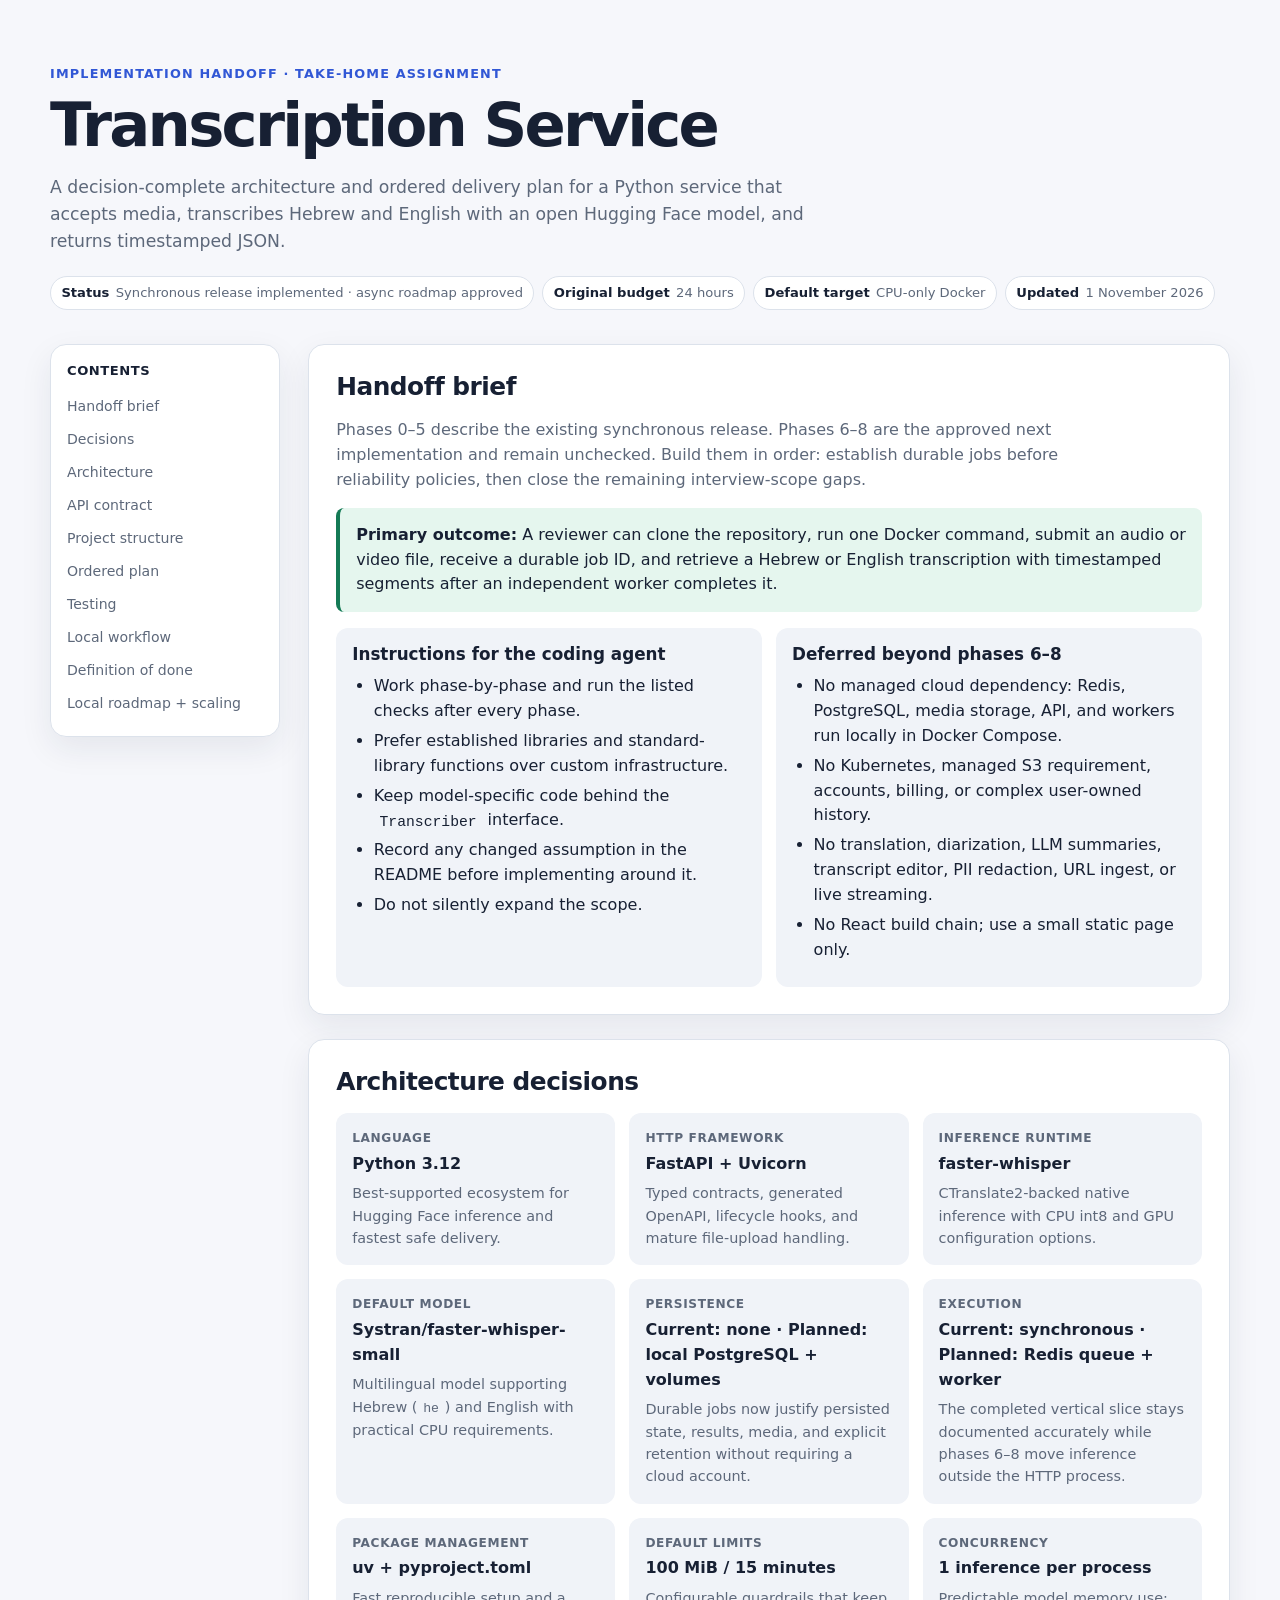
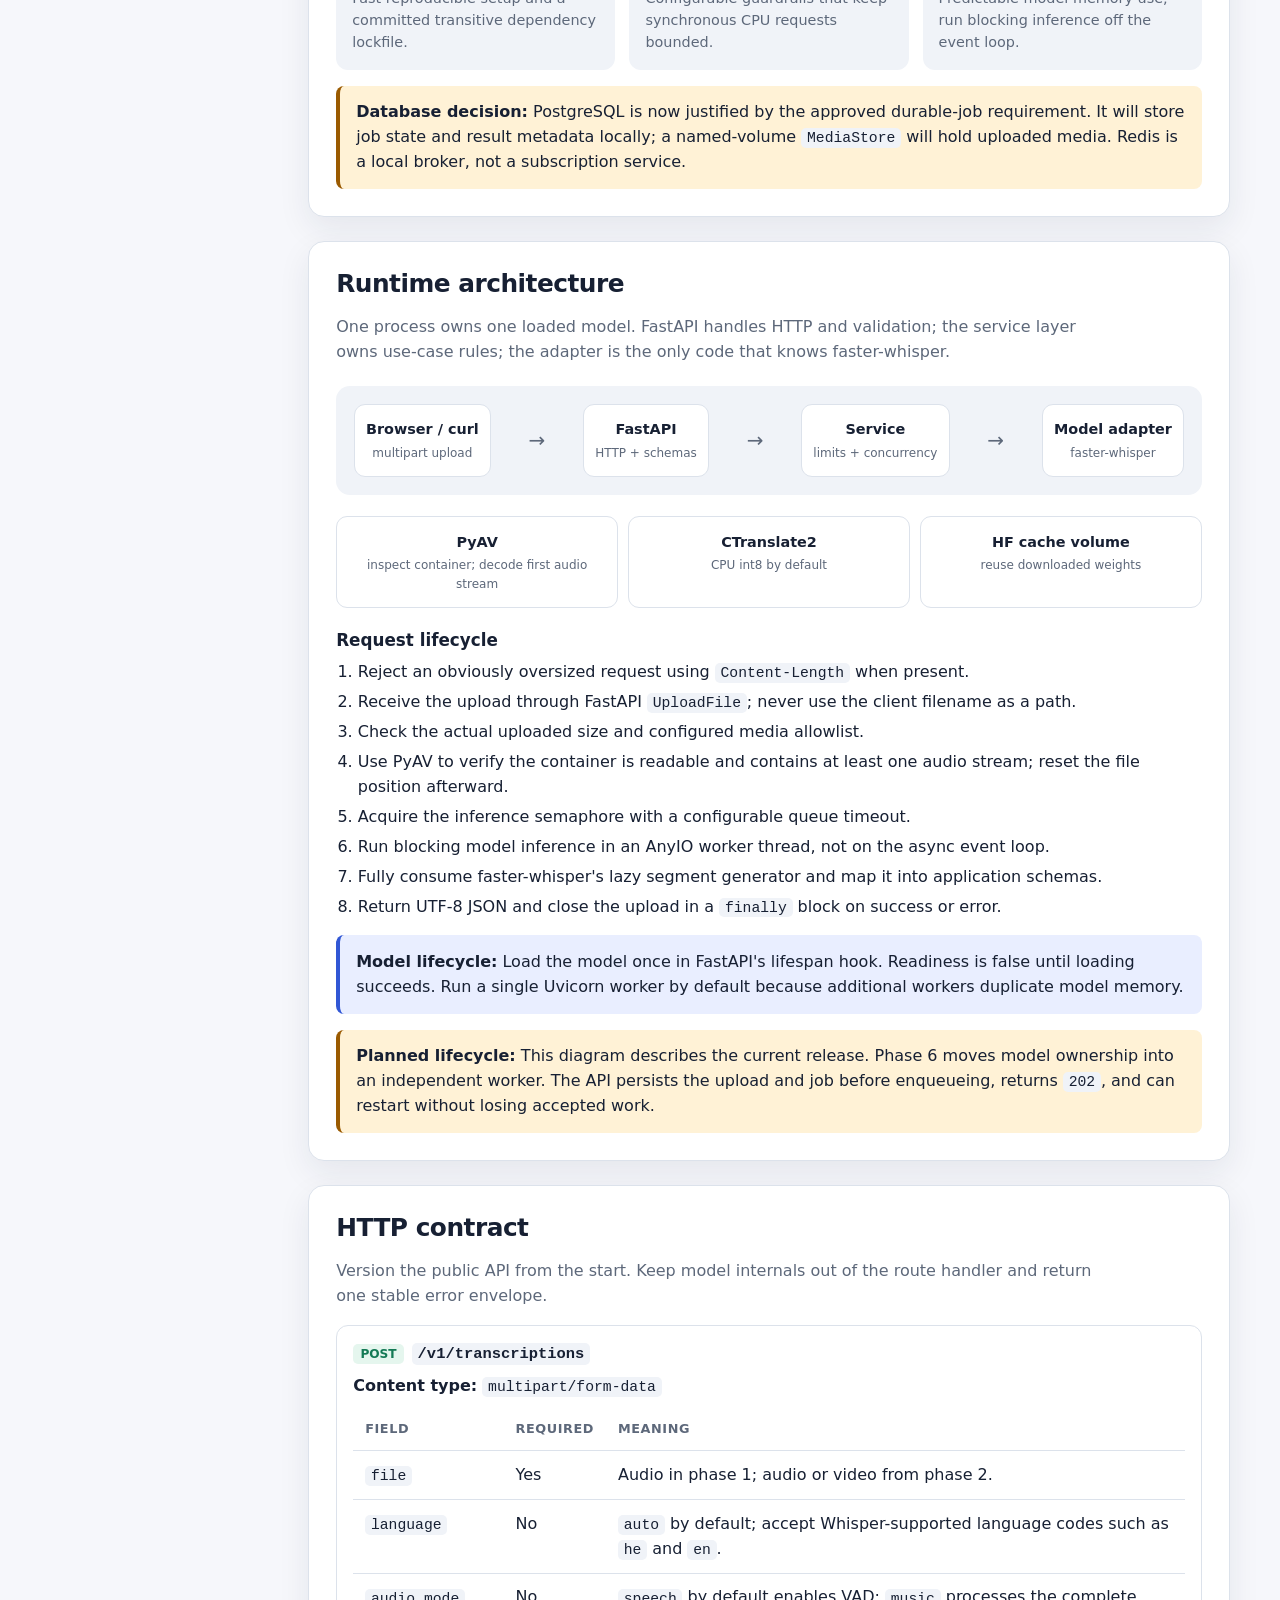
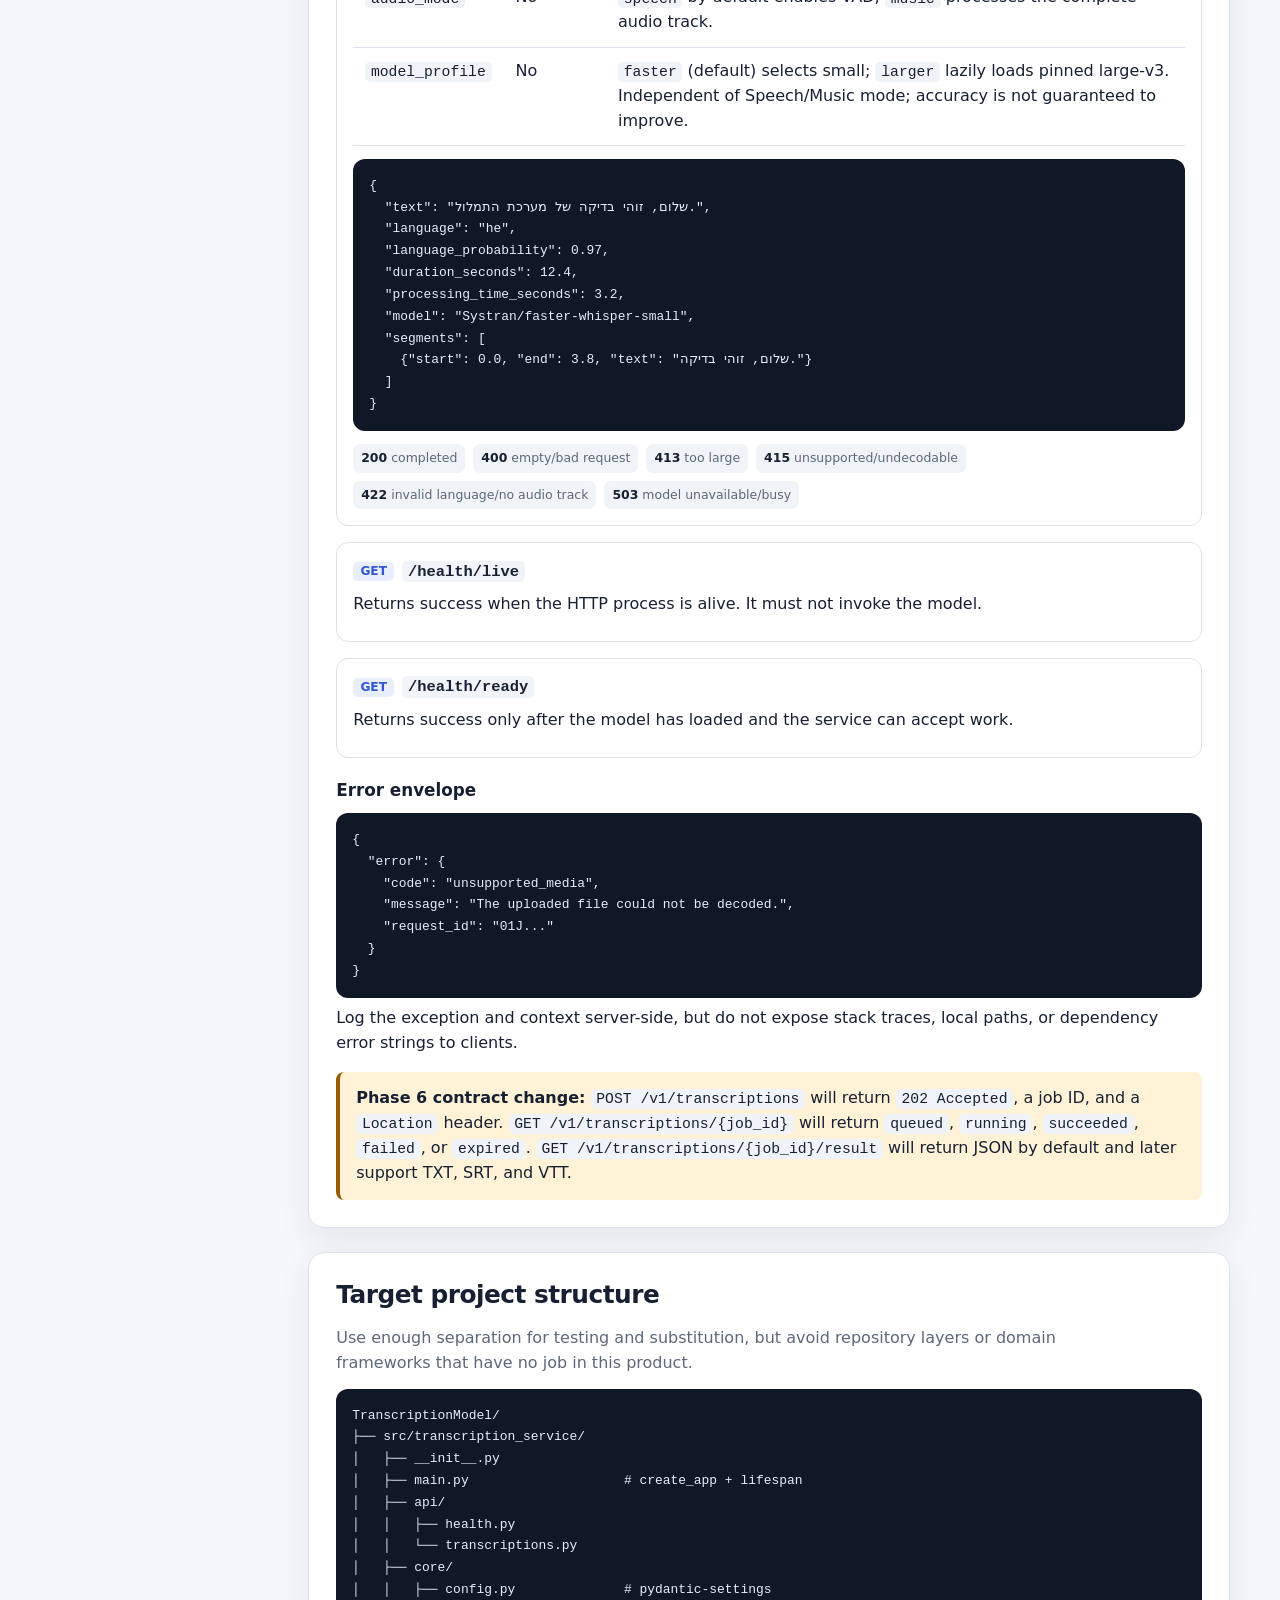
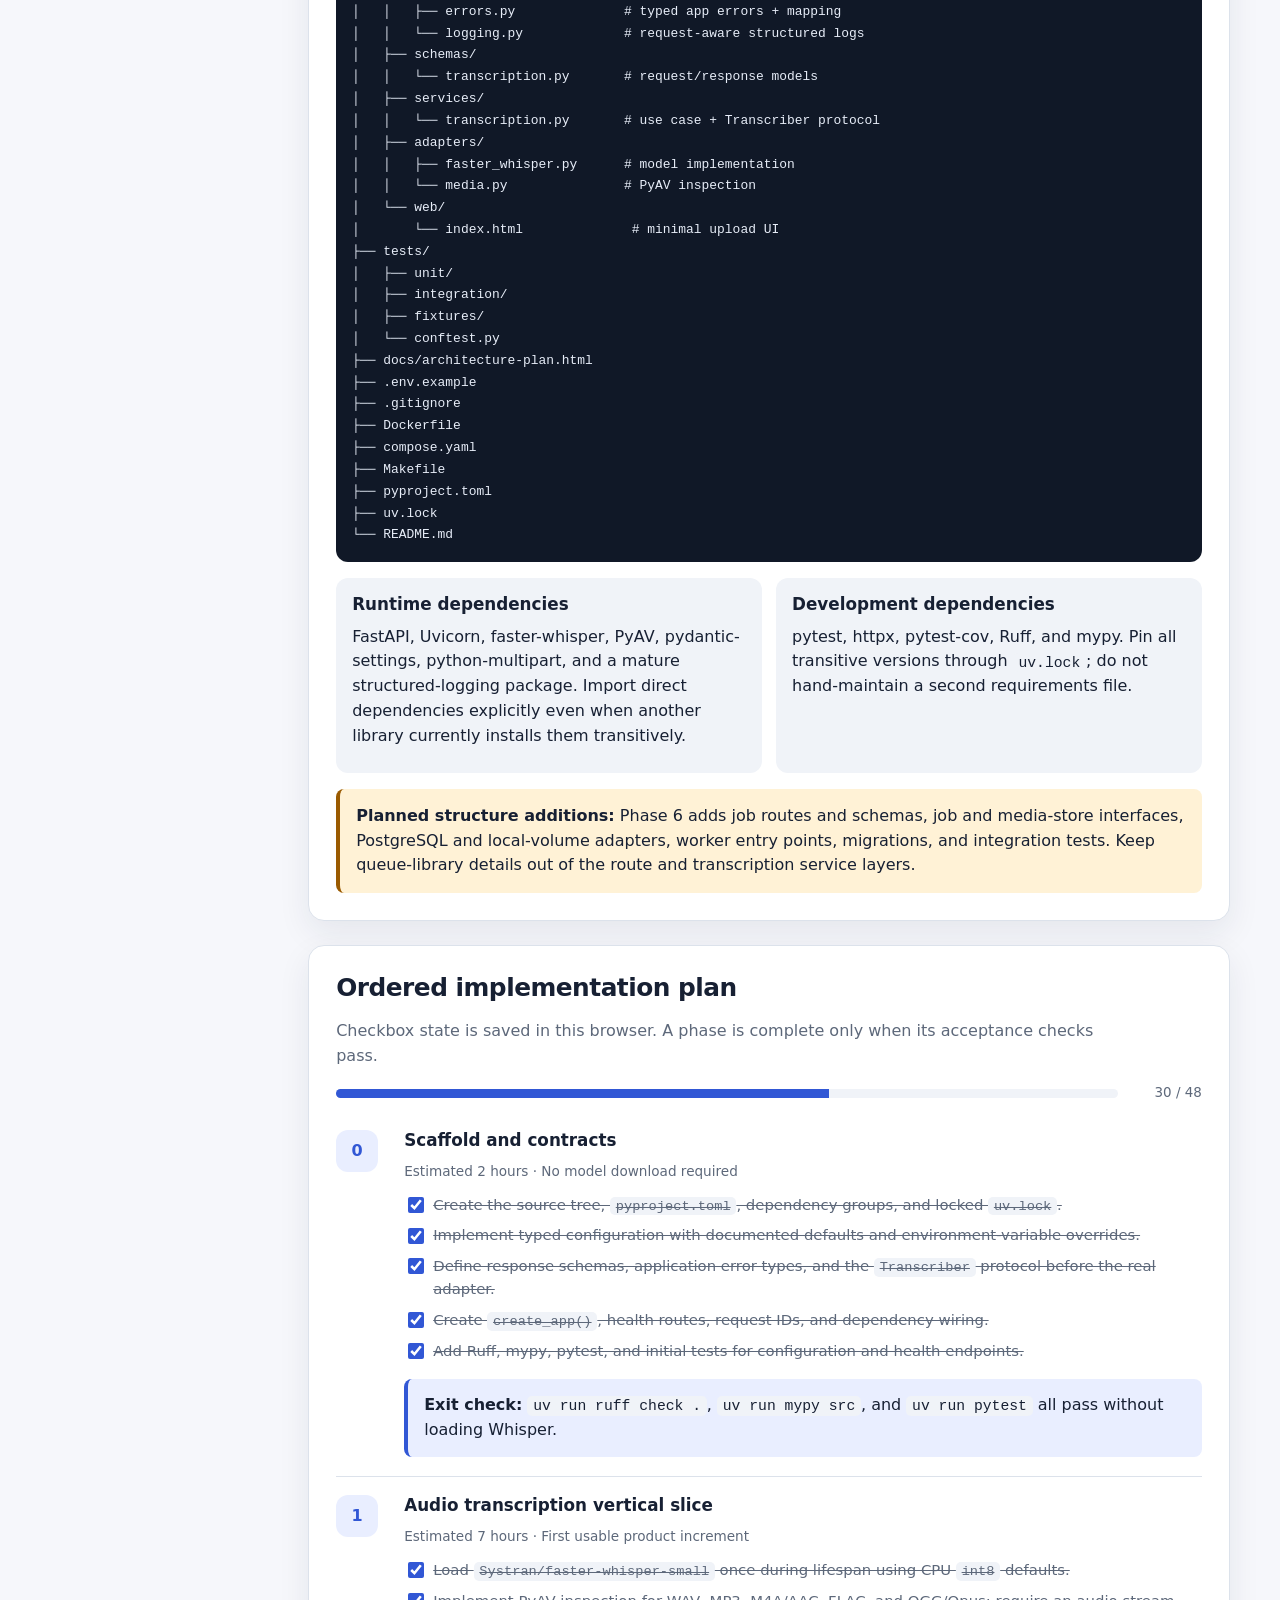
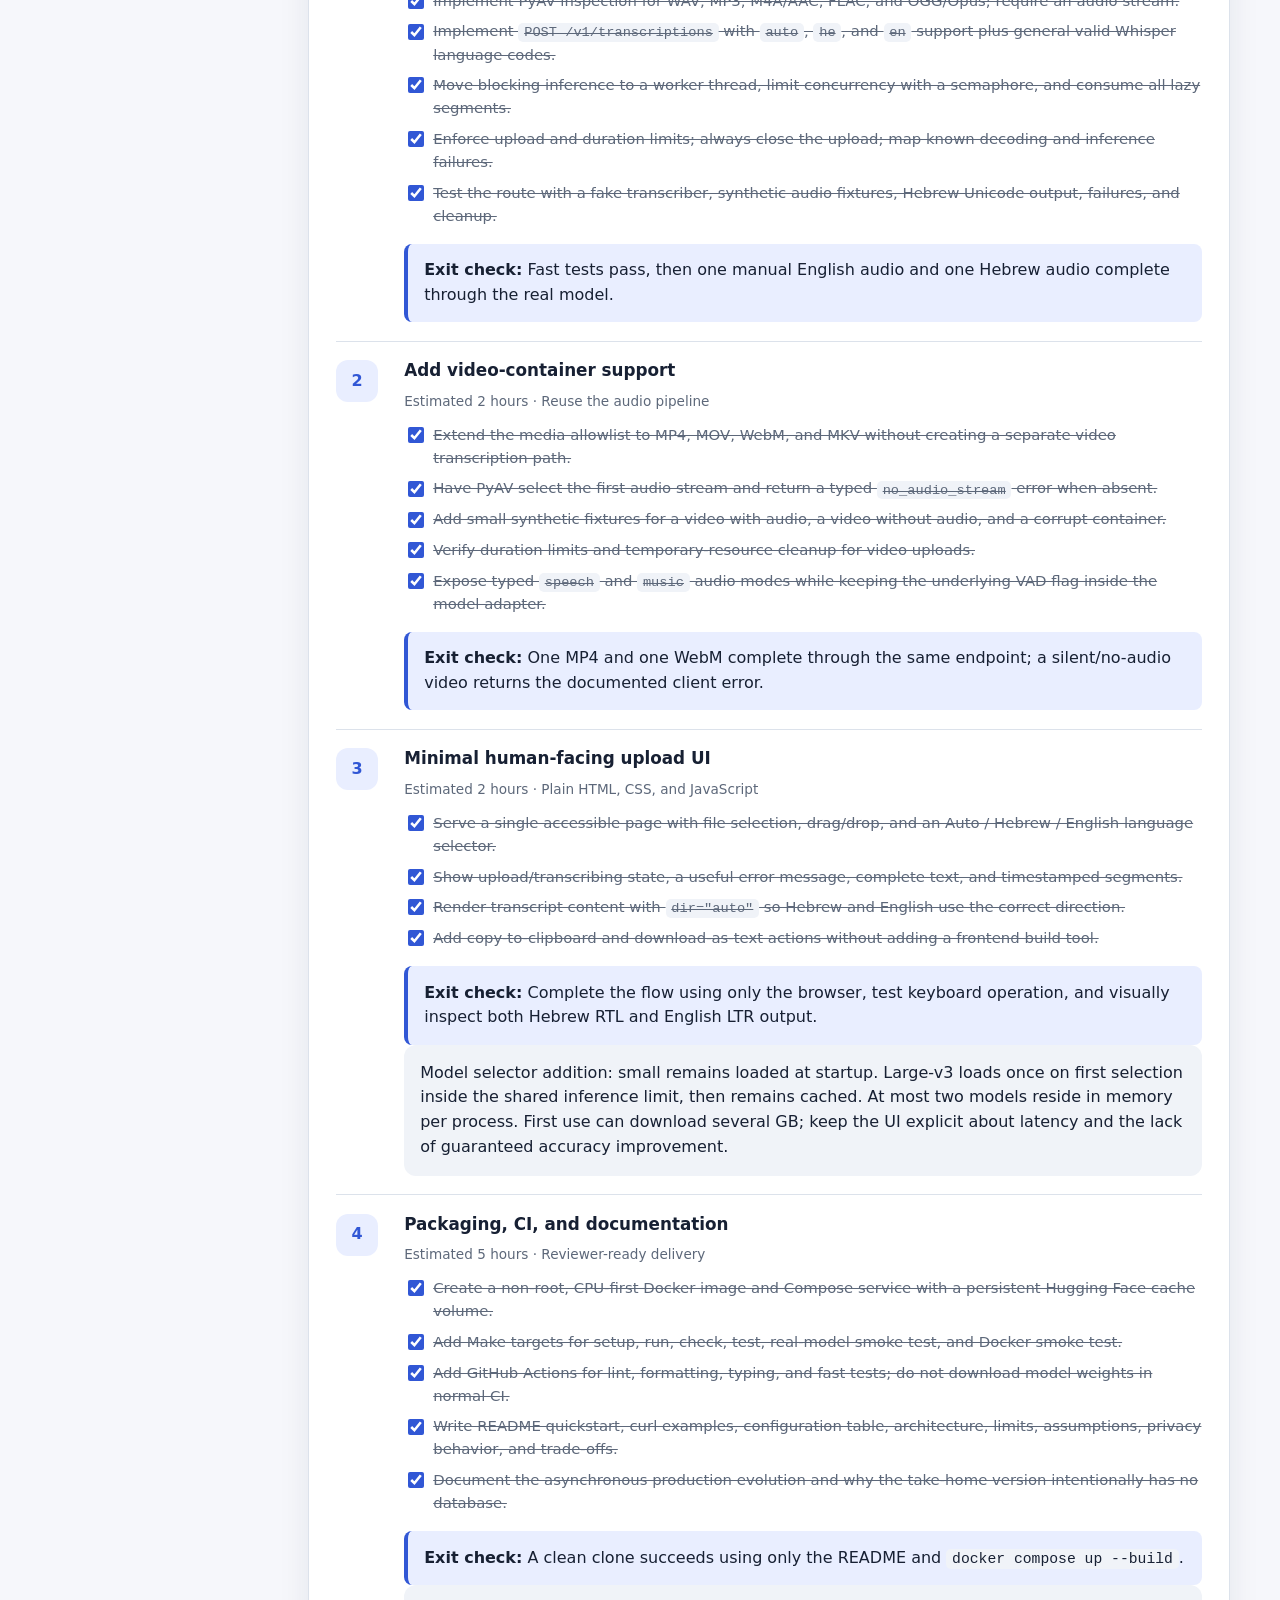
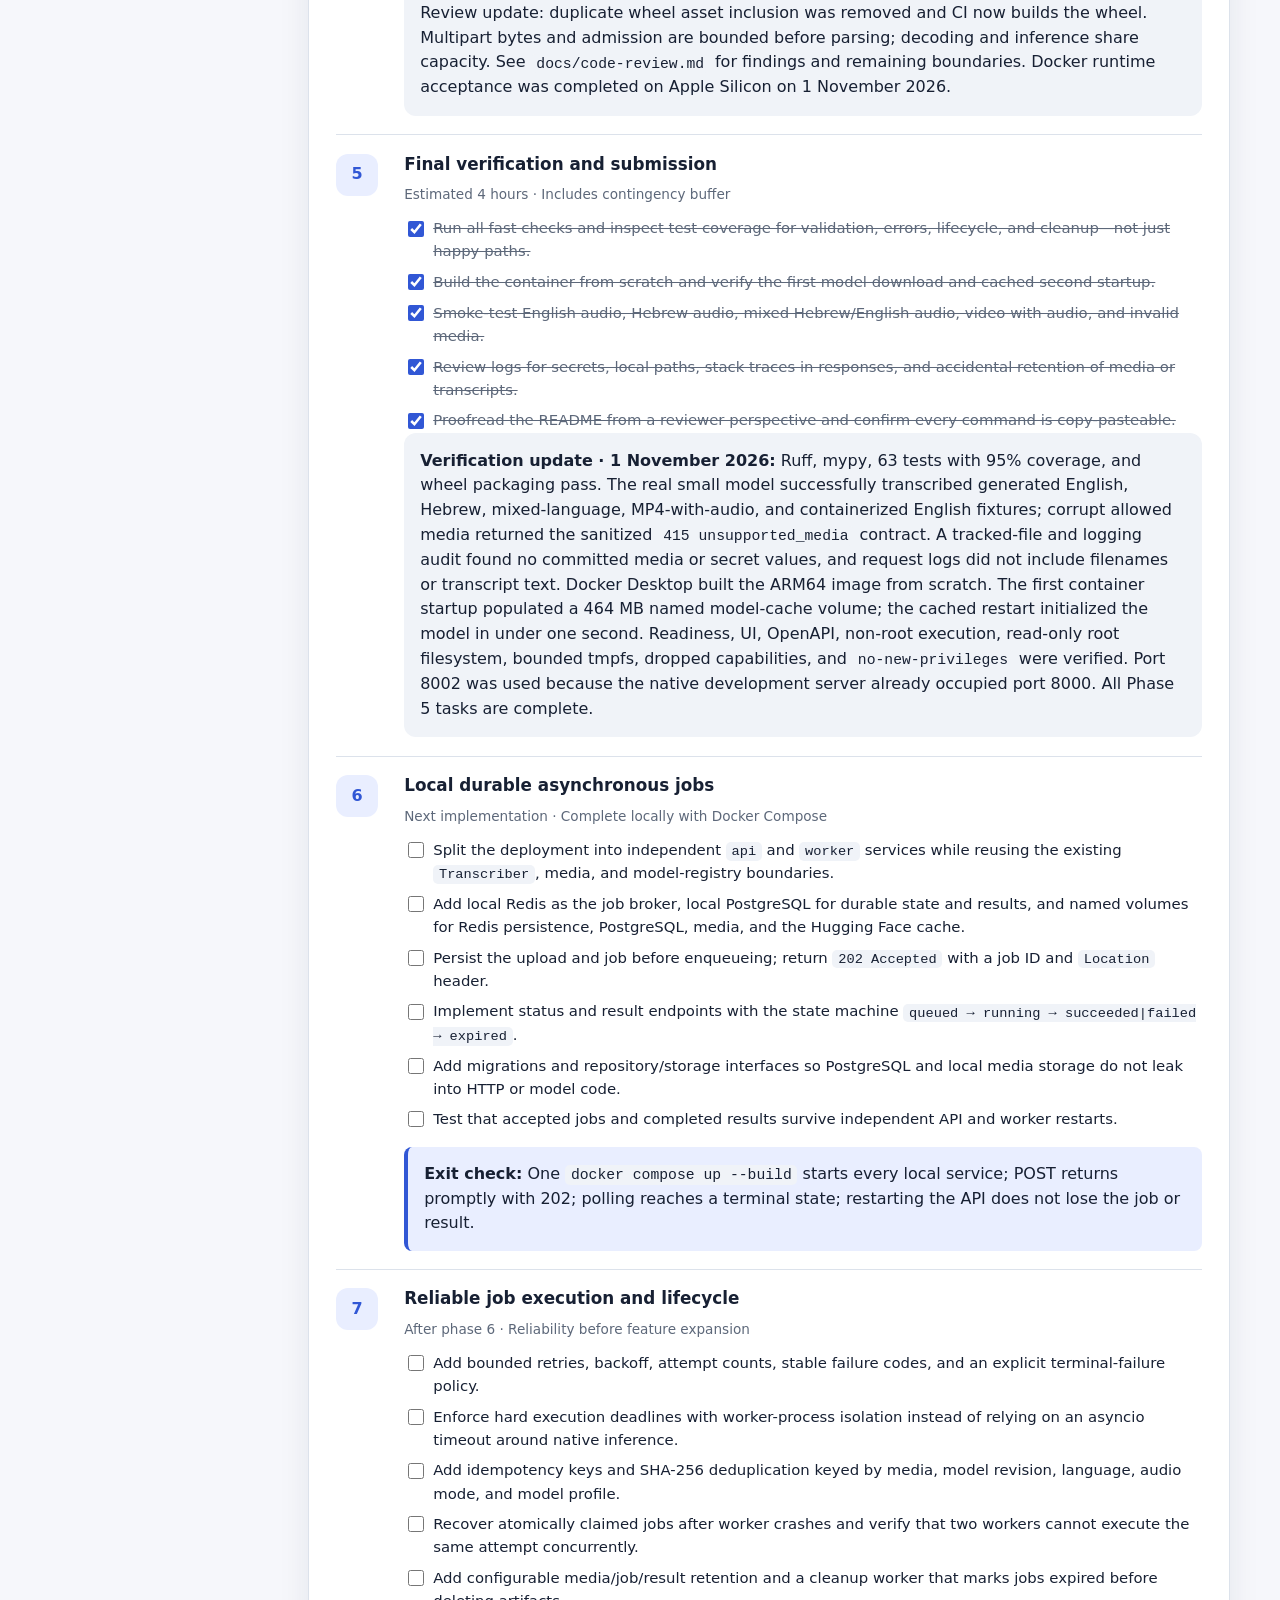
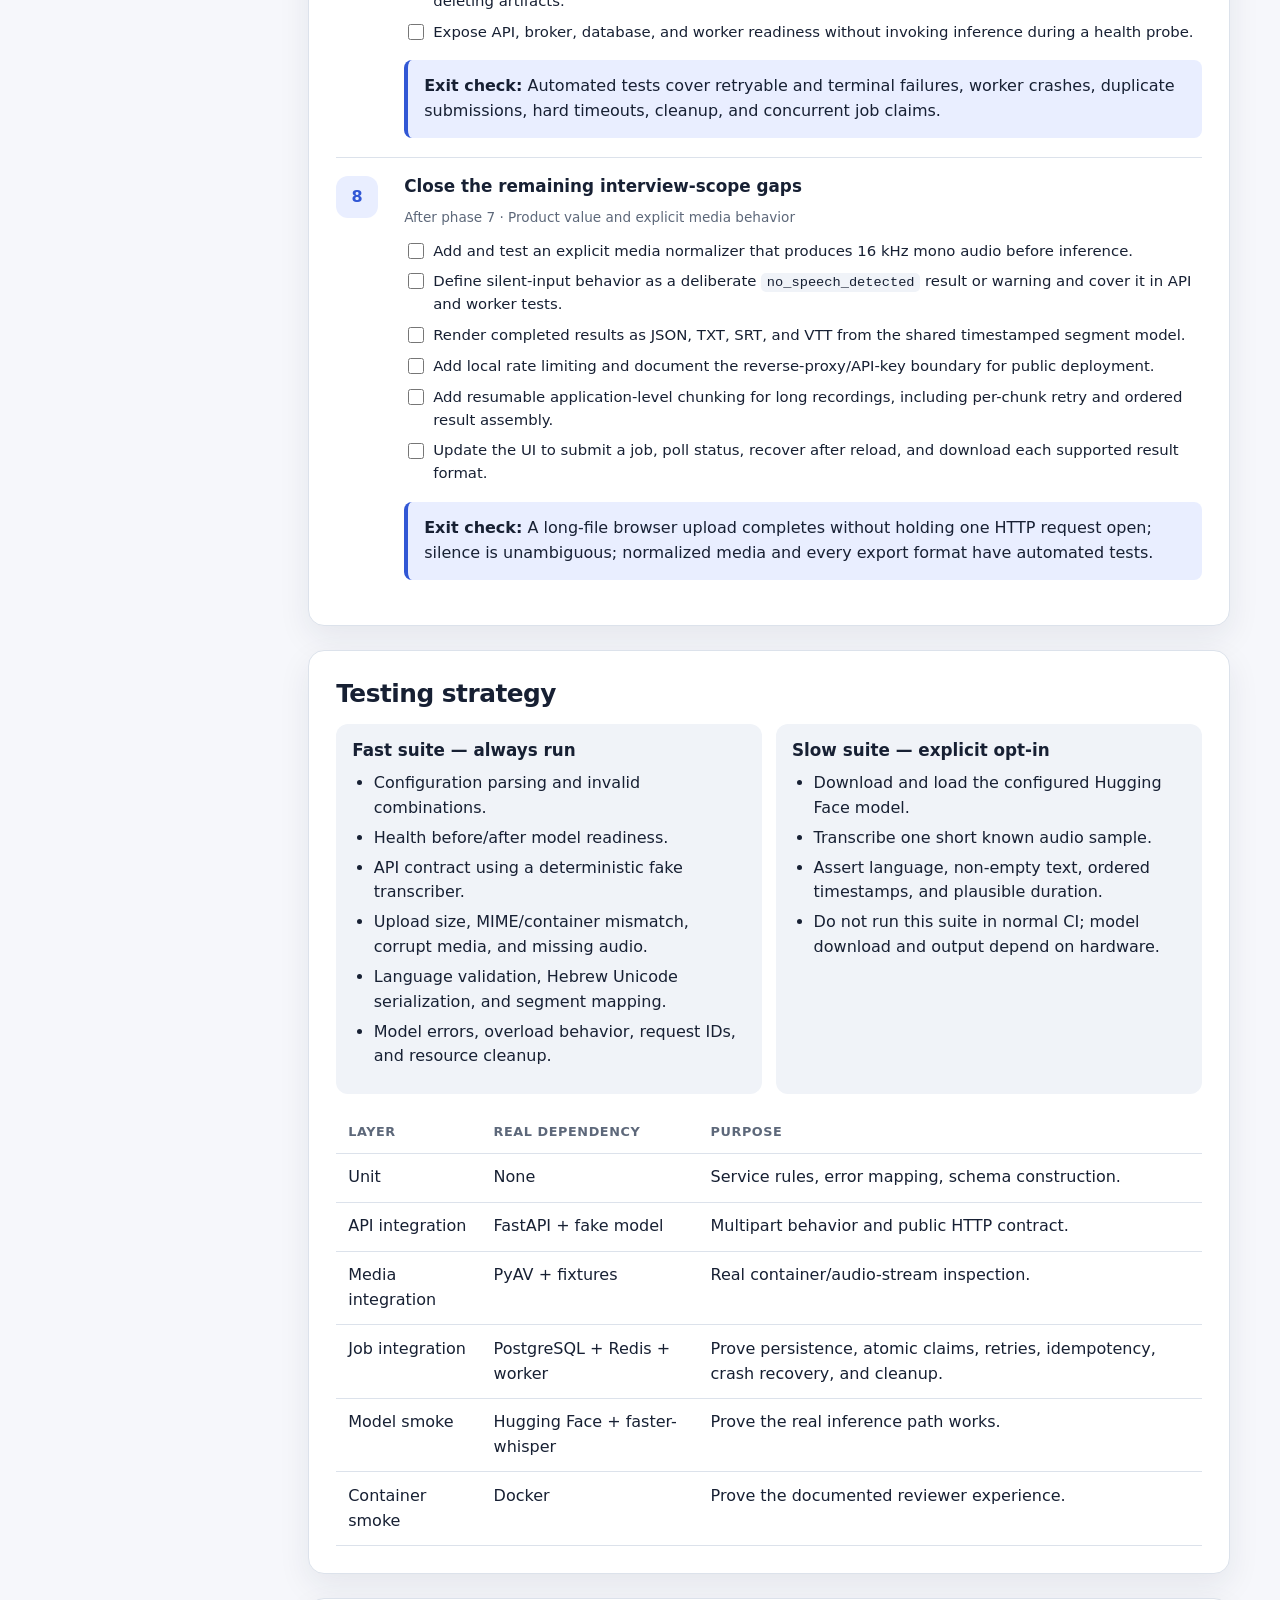
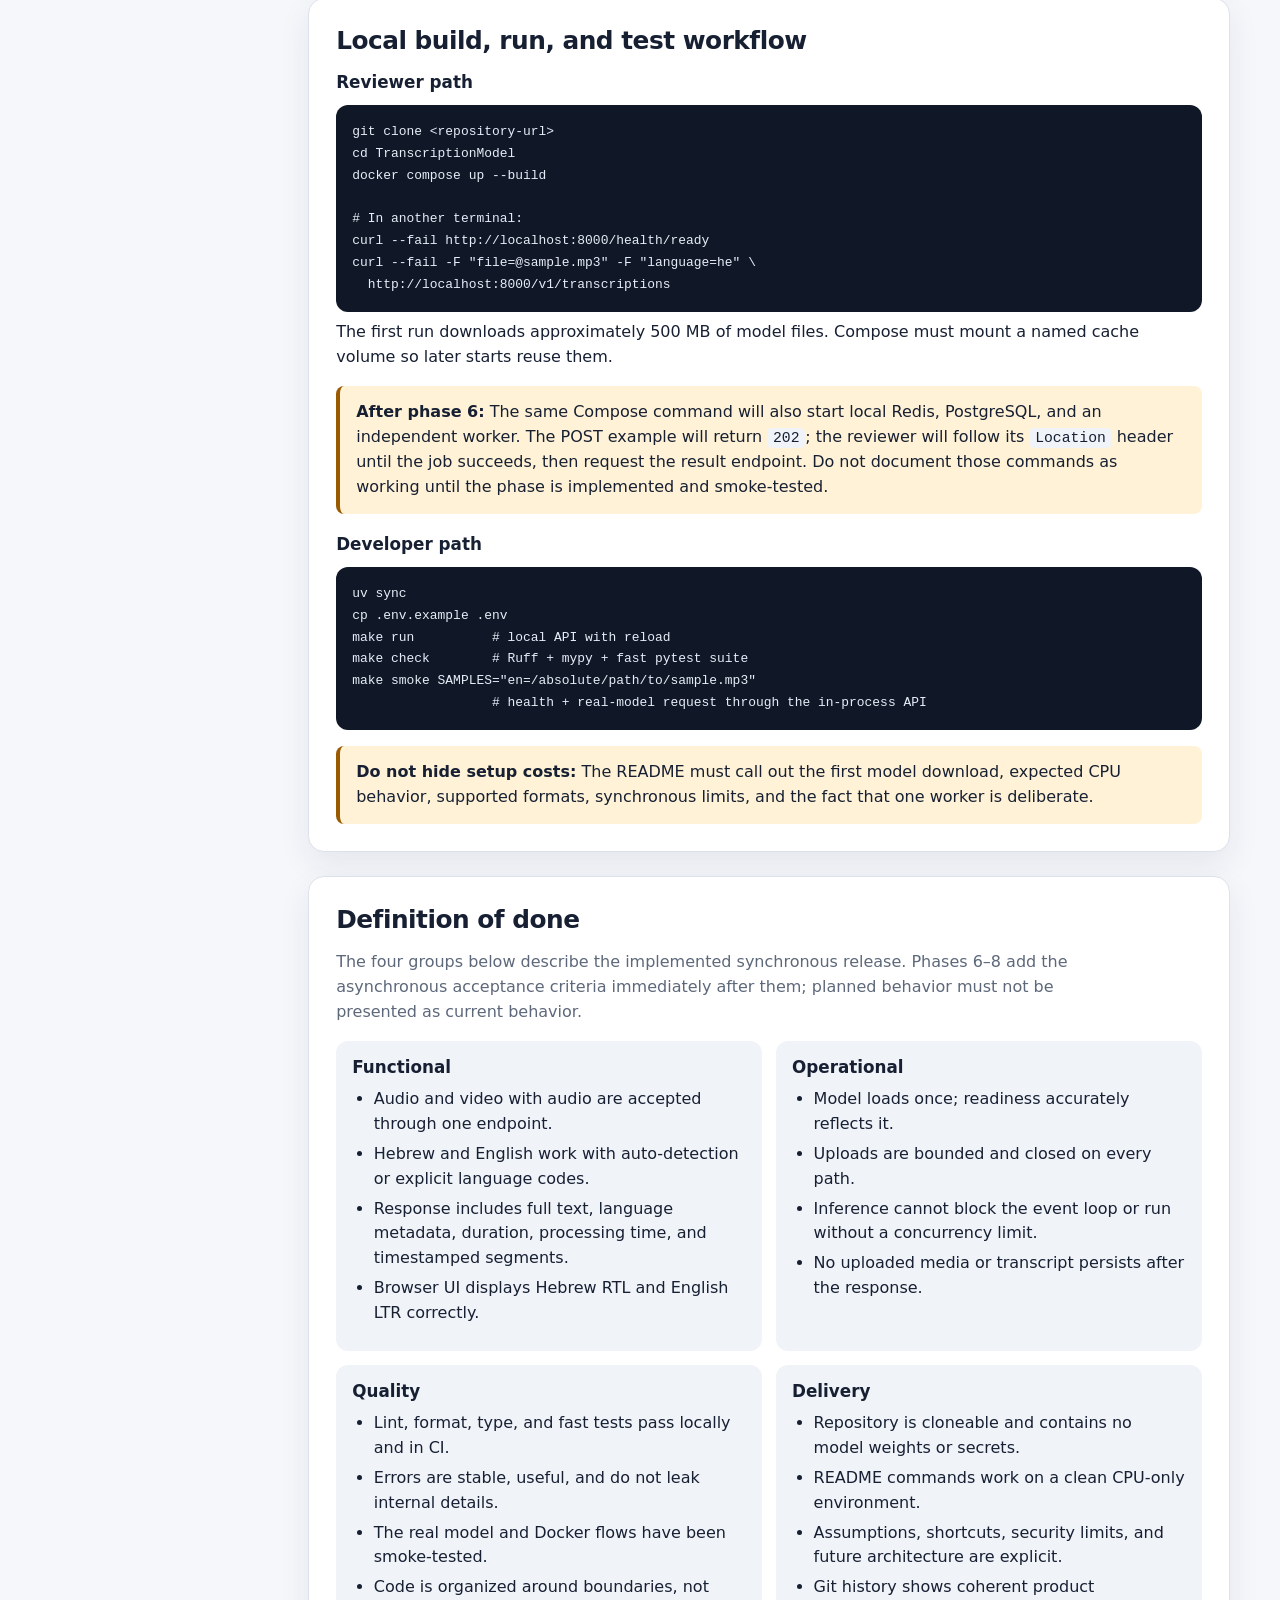
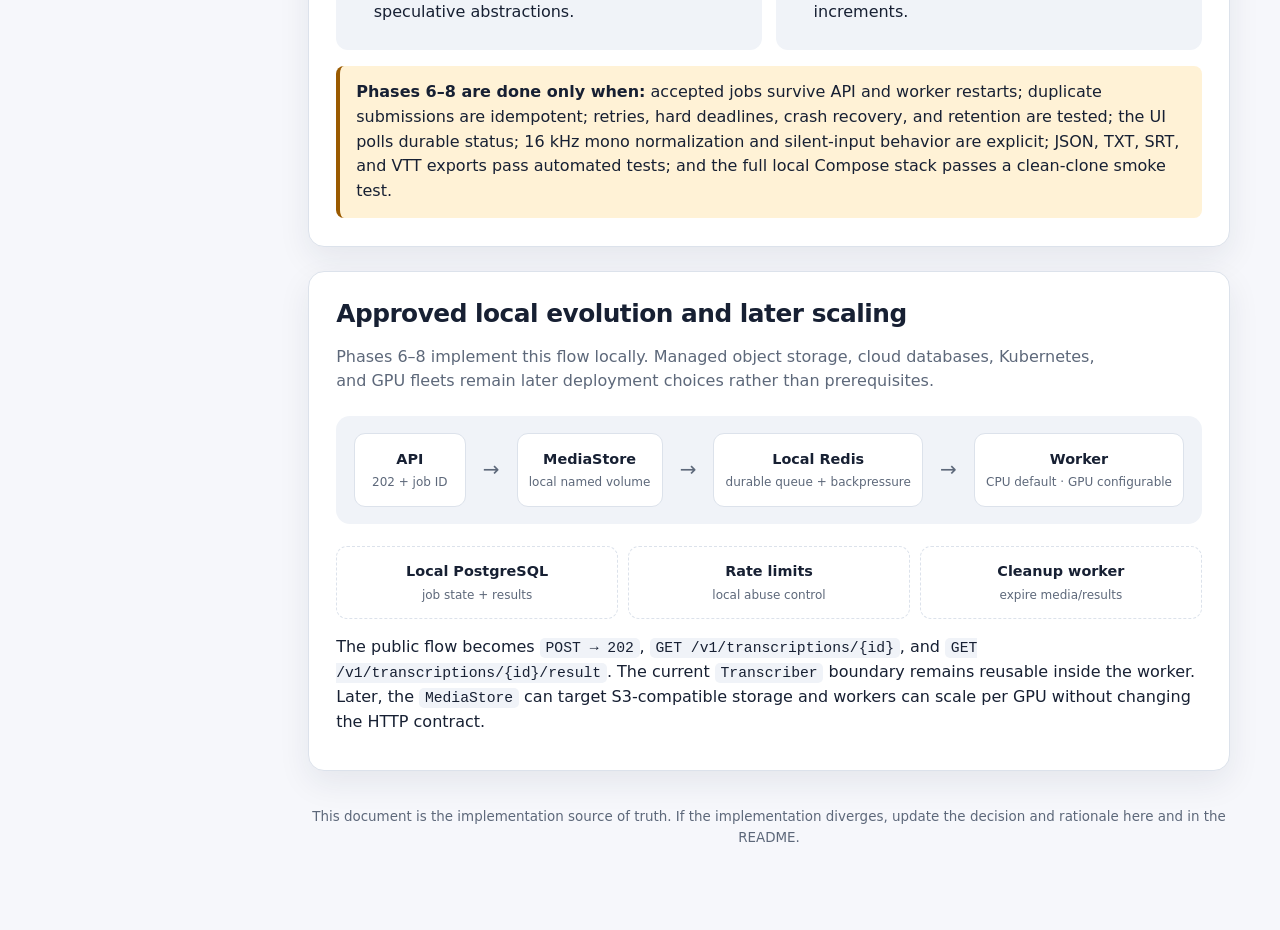
==== commit cc71853f: "docs: record phase 5 verification" ====
--- a/docs/architecture-plan.html
+++ b/docs/architecture-plan.html
@@ -545,7 +545,7 @@
                 <label class="task"><input type="checkbox" data-task="4-5" checked><span>Document the asynchronous production evolution and why the take-home version intentionally has no database.</span></label>
               </div>
               <div class="callout"><strong>Exit check:</strong> A clean clone succeeds using only the README and <code>docker compose up --build</code>.</div>
-              <div class="note">Review update: duplicate wheel asset inclusion was removed and CI now builds the wheel. Multipart bytes and admission are bounded before parsing; decoding and inference share capacity. See <code>docs/code-review.md</code> for findings and remaining boundaries. Docker runtime acceptance still needs verification on a machine with Docker installed.</div>
+              <div class="note">Review update: duplicate wheel asset inclusion was removed and CI now builds the wheel. Multipart bytes and admission are bounded before parsing; decoding and inference share capacity. See <code>docs/code-review.md</code> for findings and remaining boundaries. Docker runtime acceptance was completed on Apple Silicon on 1 November 2026.</div>
             </div>
           </article>
 
@@ -555,12 +555,13 @@
               <h3>Final verification and submission</h3>
               <div class="phase-meta">Estimated 4 hours · Includes contingency buffer</div>
               <div class="tasks">
-                <label class="task"><input type="checkbox" data-task="5-1"><span>Run all fast checks and inspect test coverage for validation, errors, lifecycle, and cleanup—not just happy paths.</span></label>
-                <label class="task"><input type="checkbox" data-task="5-2"><span>Build the container from scratch and verify the first model download and cached second startup.</span></label>
-                <label class="task"><input type="checkbox" data-task="5-3"><span>Smoke-test English audio, Hebrew audio, mixed Hebrew/English audio, video with audio, and invalid media.</span></label>
-                <label class="task"><input type="checkbox" data-task="5-4"><span>Review logs for secrets, local paths, stack traces in responses, and accidental retention of media or transcripts.</span></label>
-                <label class="task"><input type="checkbox" data-task="5-5"><span>Proofread the README from a reviewer perspective and confirm every command is copy-pasteable.</span></label>
-              </div>
+                <label class="task"><input type="checkbox" data-task="5-1" checked><span>Run all fast checks and inspect test coverage for validation, errors, lifecycle, and cleanup—not just happy paths.</span></label>
+                <label class="task"><input type="checkbox" data-task="5-2" checked><span>Build the container from scratch and verify the first model download and cached second startup.</span></label>
+                <label class="task"><input type="checkbox" data-task="5-3" checked><span>Smoke-test English audio, Hebrew audio, mixed Hebrew/English audio, video with audio, and invalid media.</span></label>
+                <label class="task"><input type="checkbox" data-task="5-4" checked><span>Review logs for secrets, local paths, stack traces in responses, and accidental retention of media or transcripts.</span></label>
+                <label class="task"><input type="checkbox" data-task="5-5" checked><span>Proofread the README from a reviewer perspective and confirm every command is copy-pasteable.</span></label>
+              </div>
+              <div class="note"><strong>Verification update · 1 November 2026:</strong> Ruff, mypy, 63 tests with 95% coverage, and wheel packaging pass. The real small model successfully transcribed generated English, Hebrew, mixed-language, MP4-with-audio, and containerized English fixtures; corrupt allowed media returned the sanitized <code>415 unsupported_media</code> contract. A tracked-file and logging audit found no committed media or secret values, and request logs did not include filenames or transcript text. Docker Desktop built the ARM64 image from scratch. The first container startup populated a 464 MB named model-cache volume; the cached restart initialized the model in under one second. Readiness, UI, OpenAPI, non-root execution, read-only root filesystem, bounded tmpfs, dropped capabilities, and <code>no-new-privileges</code> were verified. Port 8002 was used because the native development server already occupied port 8000. All Phase 5 tasks are complete.</div>
             </div>
           </article>
 
@@ -672,8 +673,8 @@
 cp .env.example .env
 make run          # local API with reload
 make check        # Ruff + mypy + fast pytest suite
-make test-model MEDIA_FILE=/absolute/path/to/sample.mp3
-make smoke        # health + end-to-end request against running service</code></pre>
+make smoke SAMPLES="en=/absolute/path/to/sample.mp3"
+                  # health + real-model request through the in-process API</code></pre>
           <div class="callout warning"><strong>Do not hide setup costs:</strong> The README must call out the first model download, expected CPU behavior, supported formats, synchronous limits, and the fact that one worker is deliberate.</div>
         </section>
 
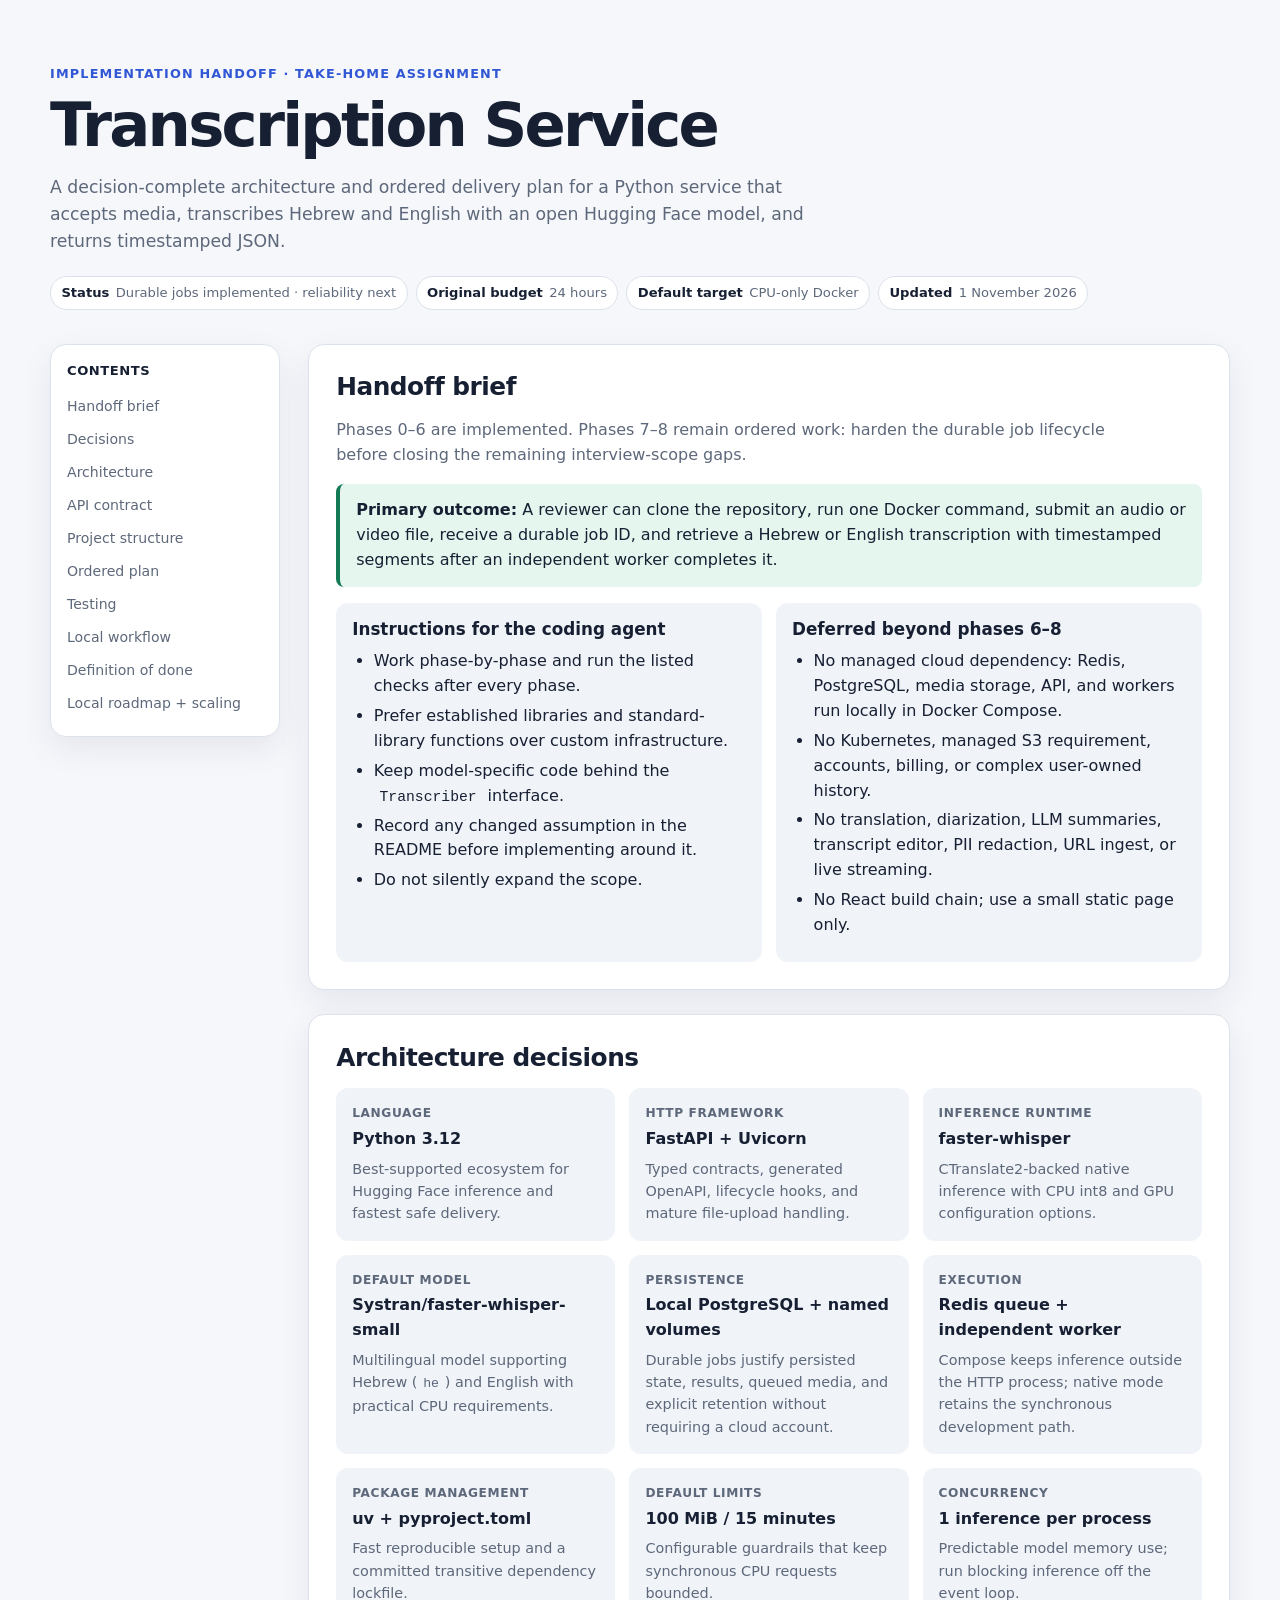
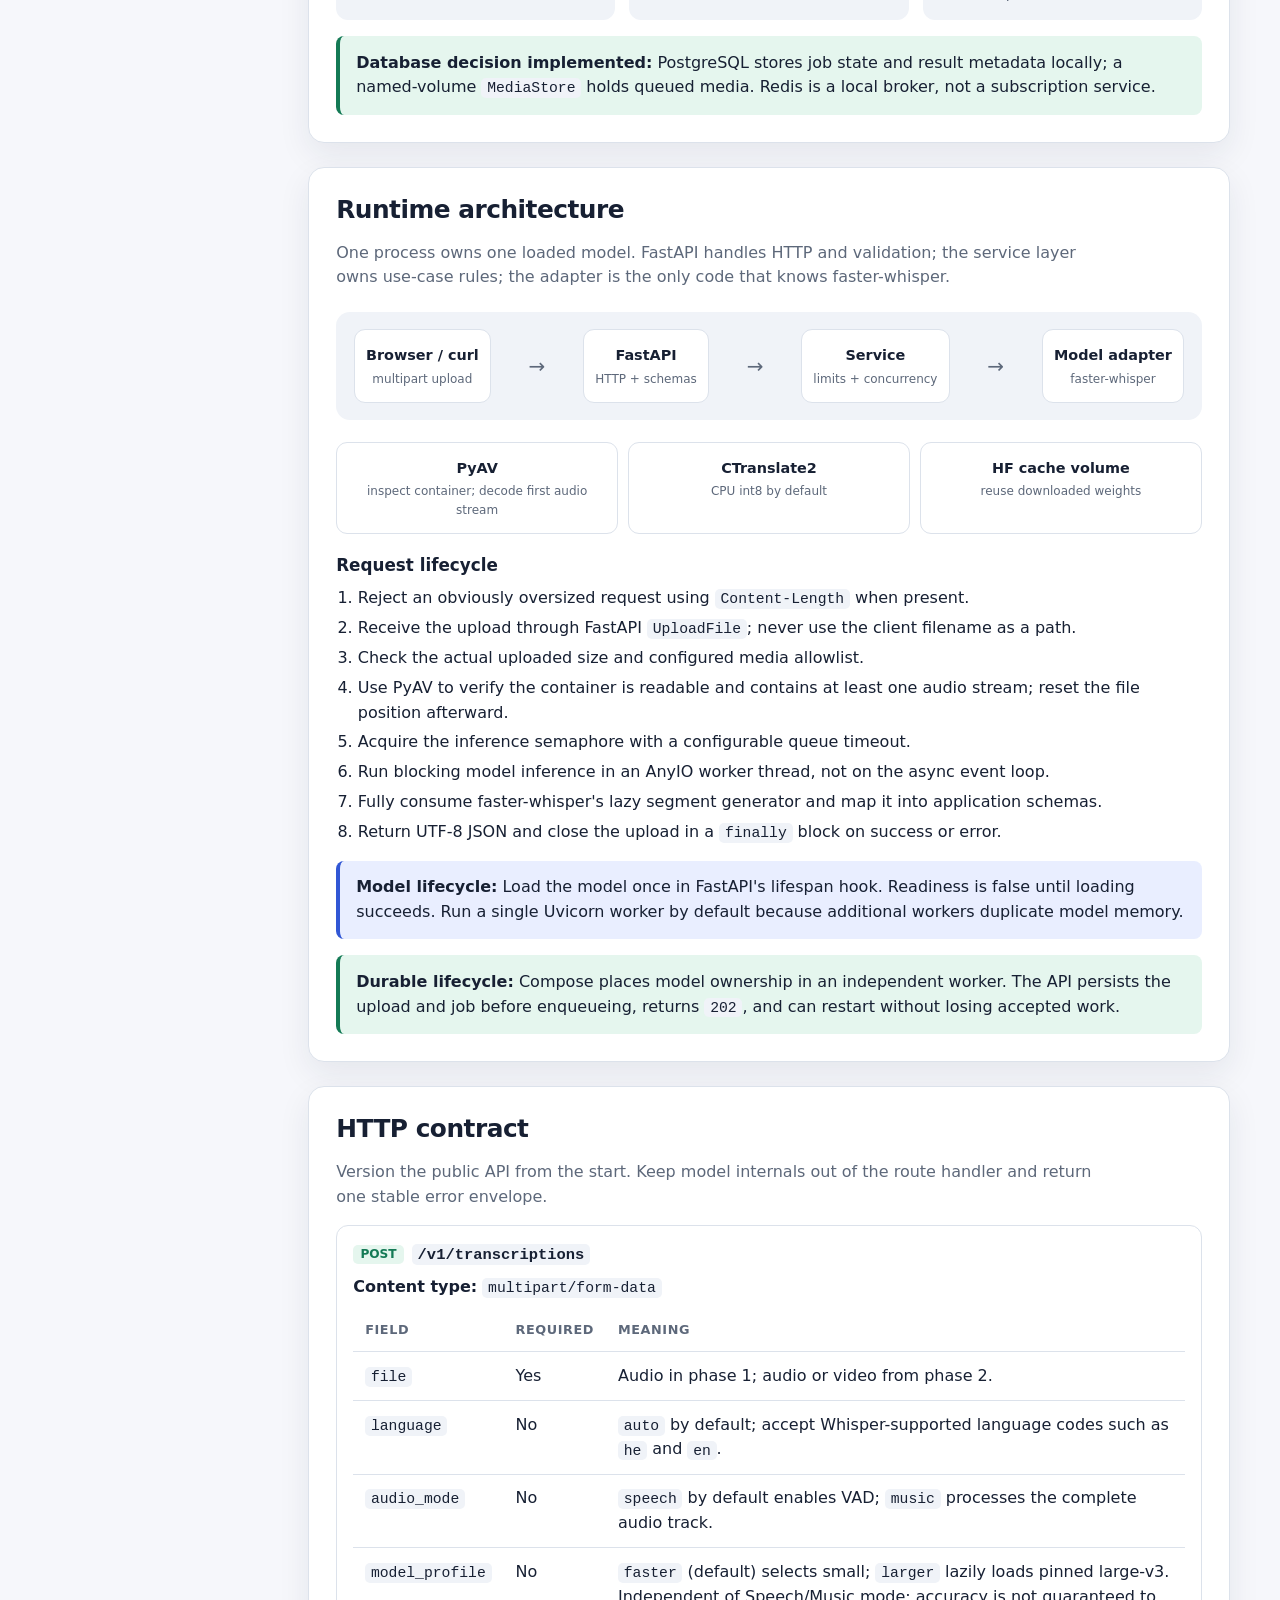
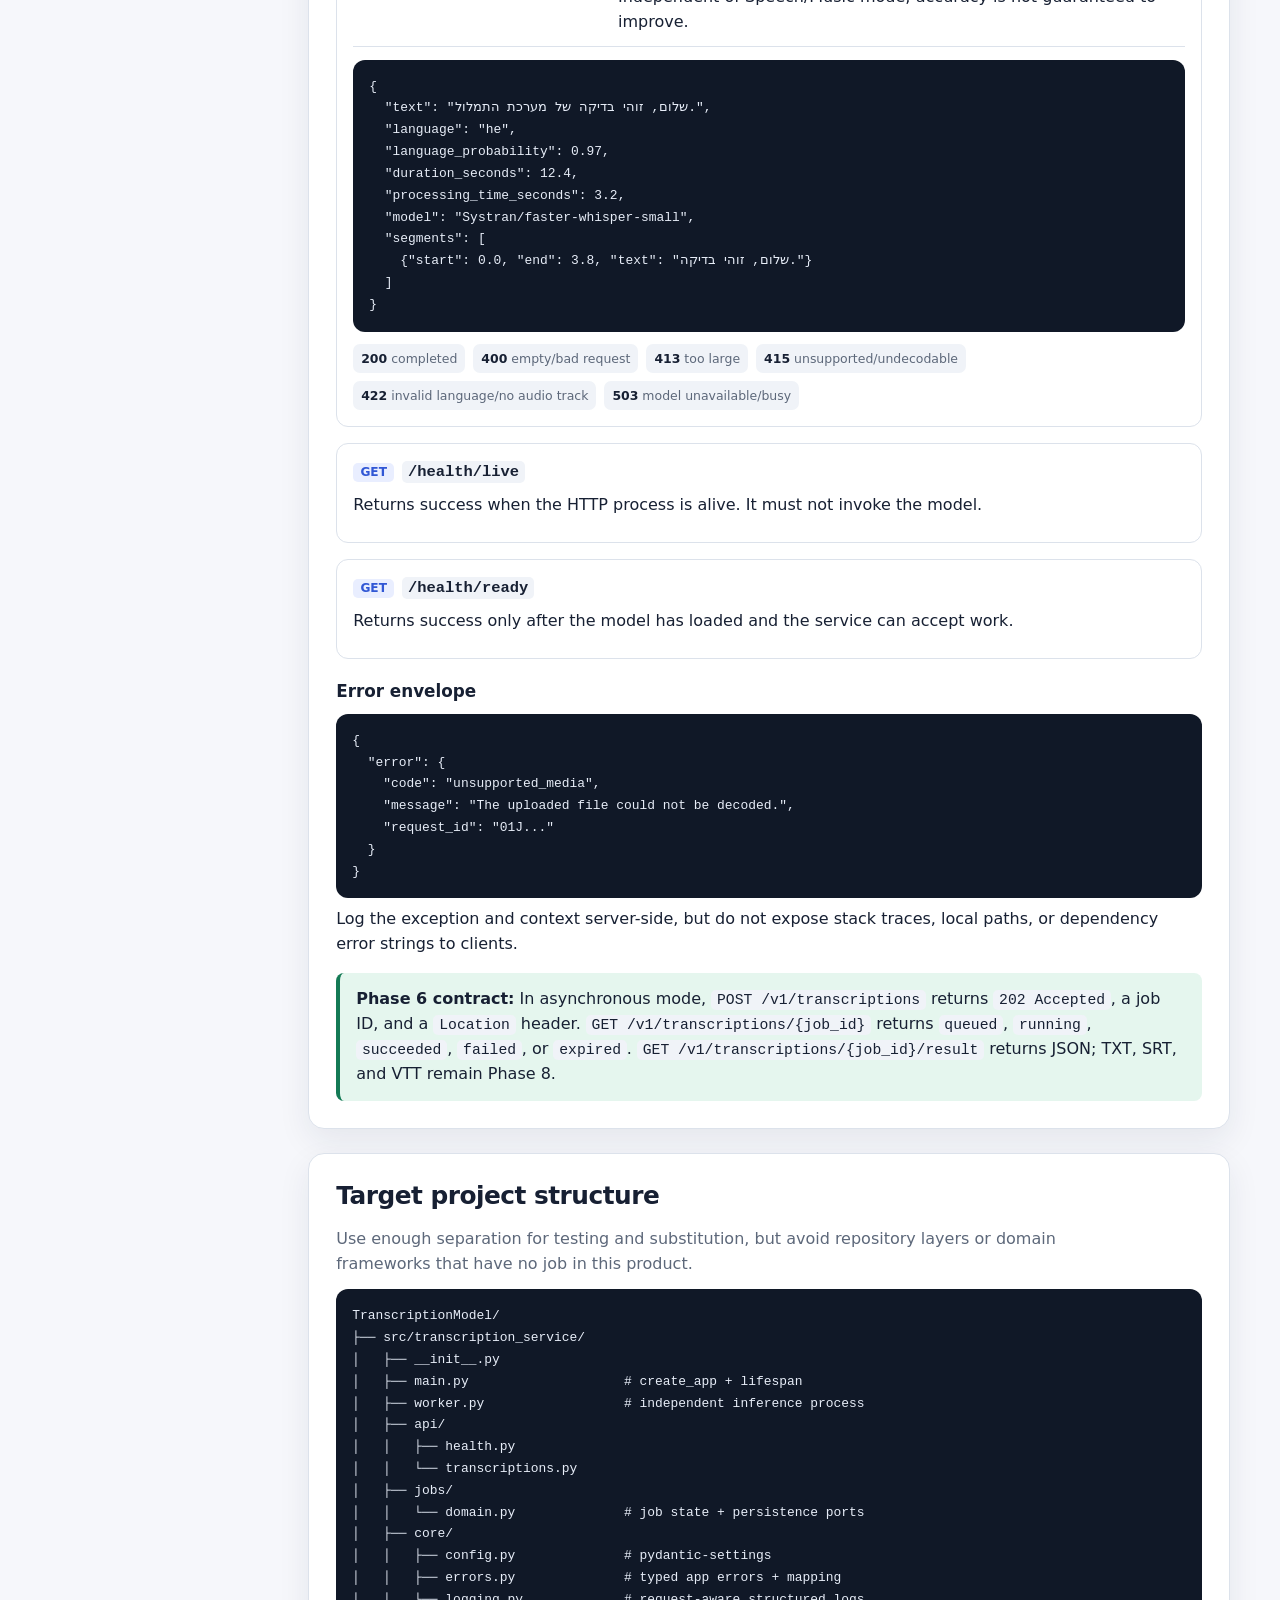
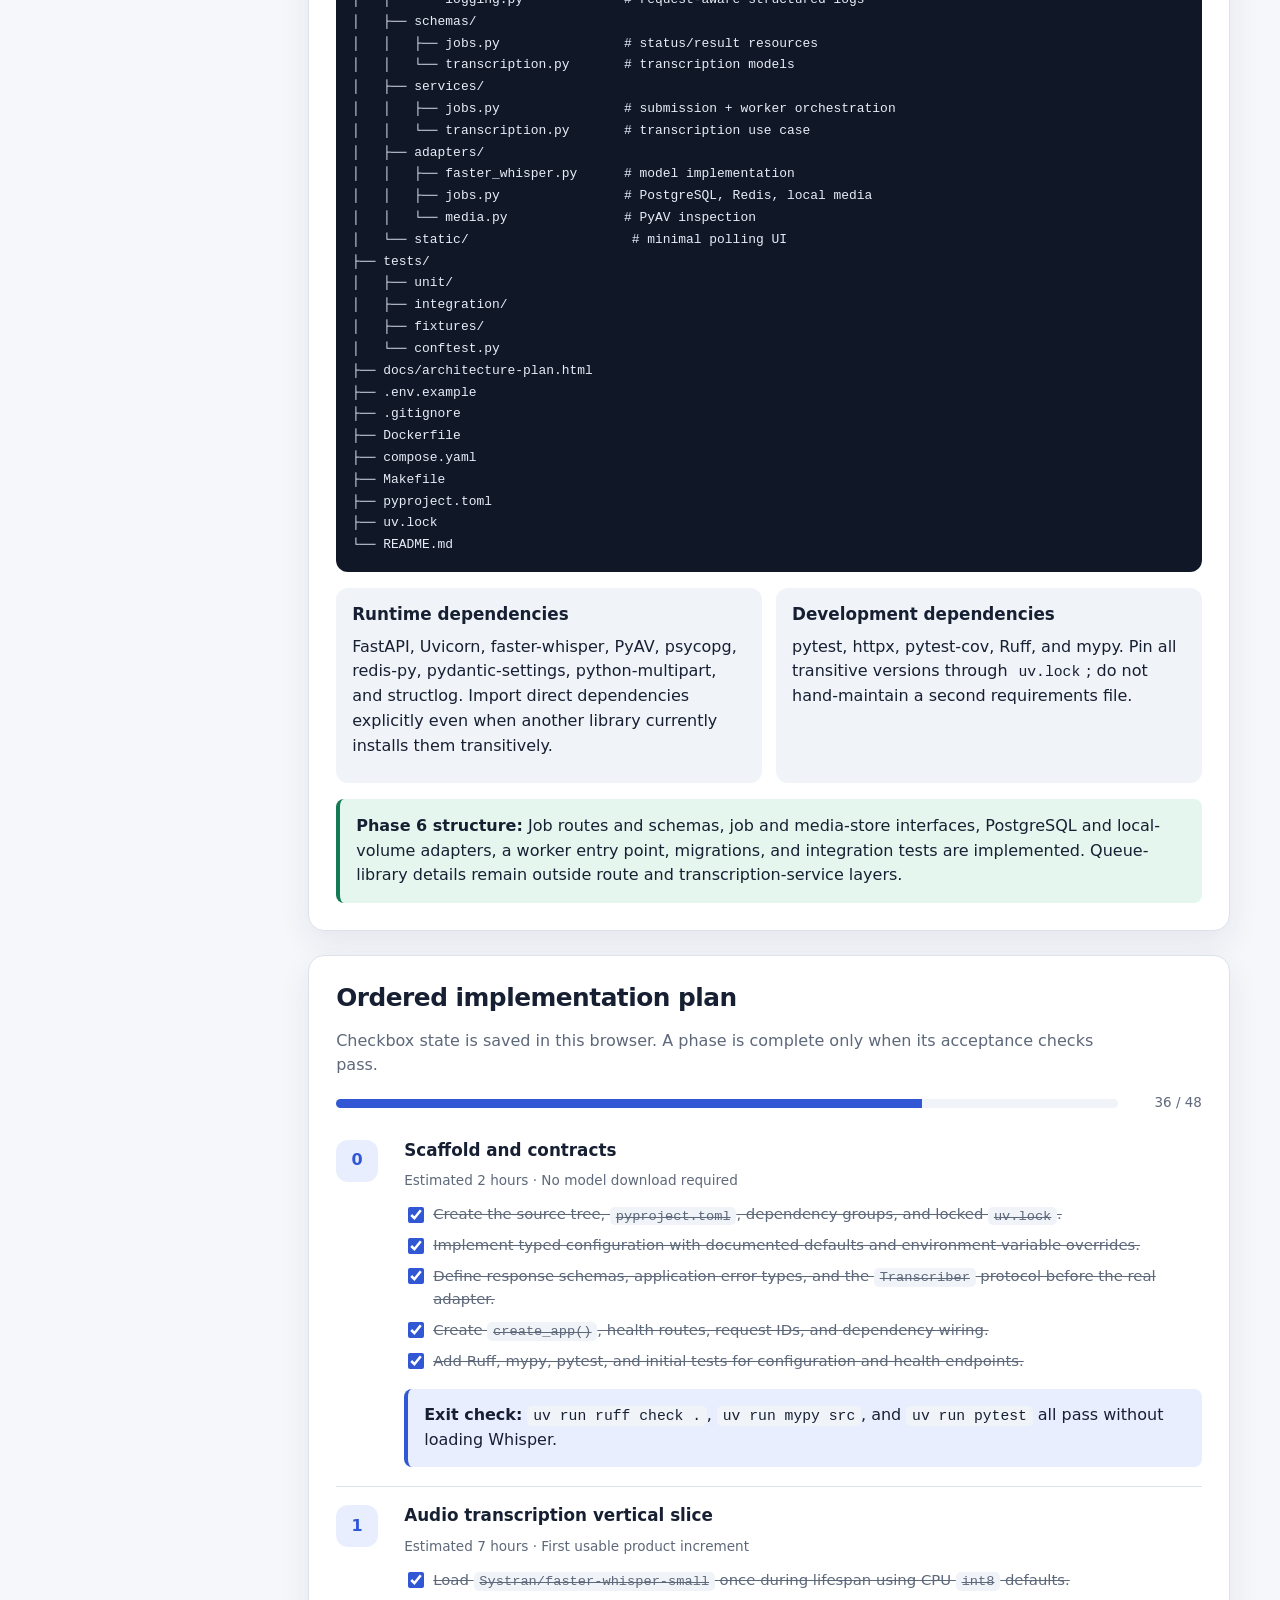
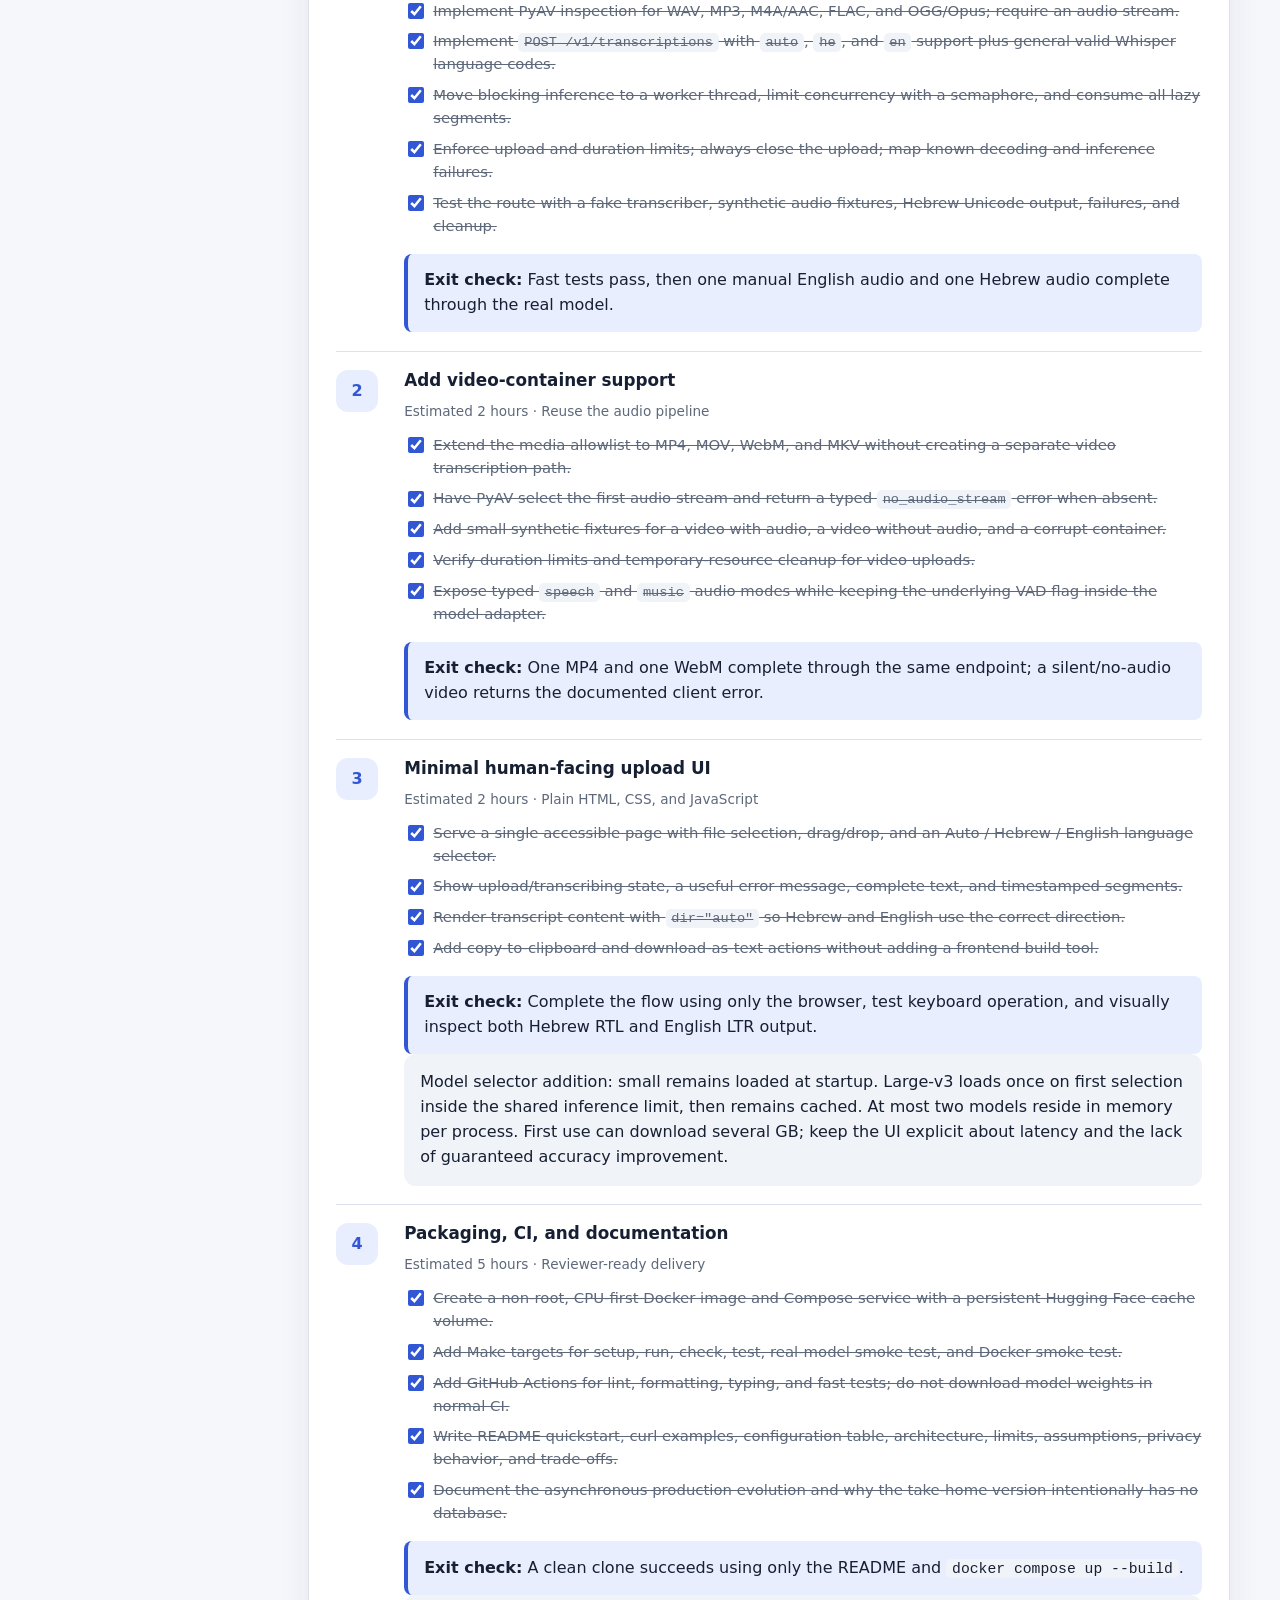
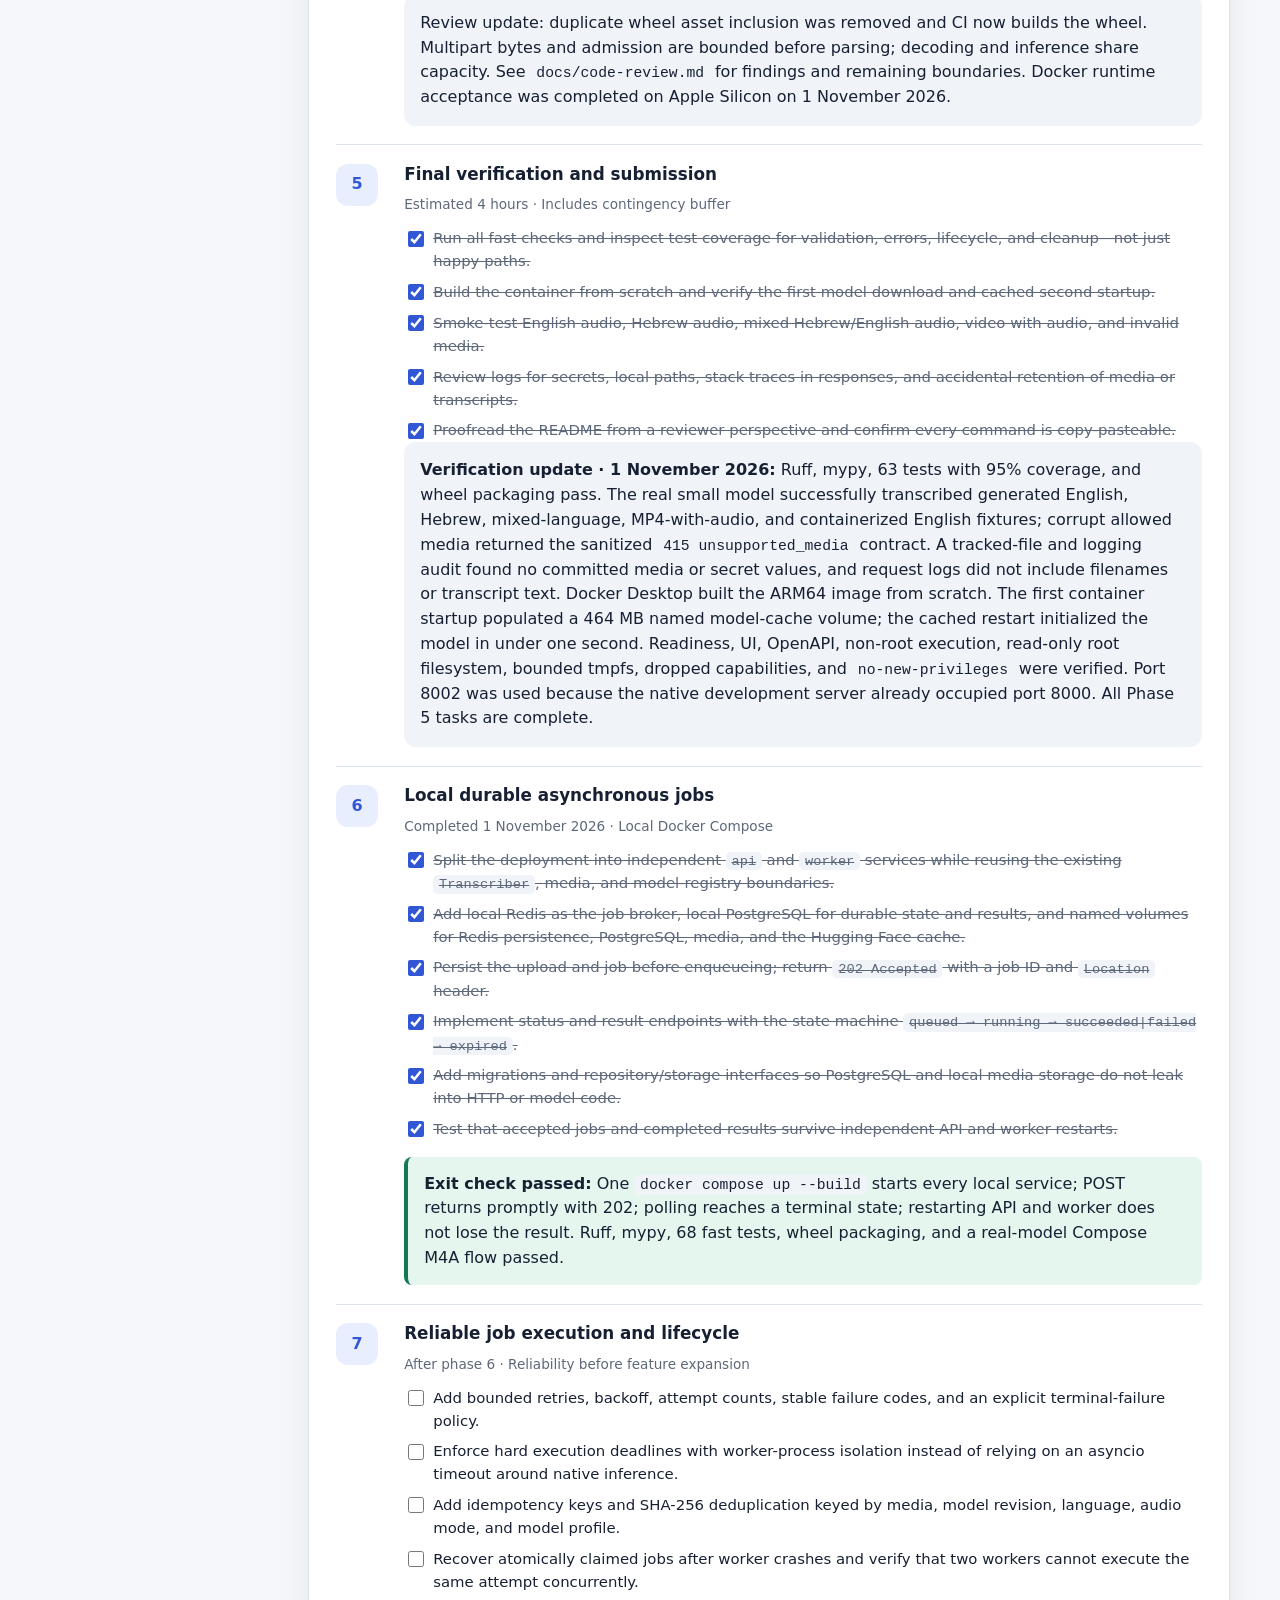
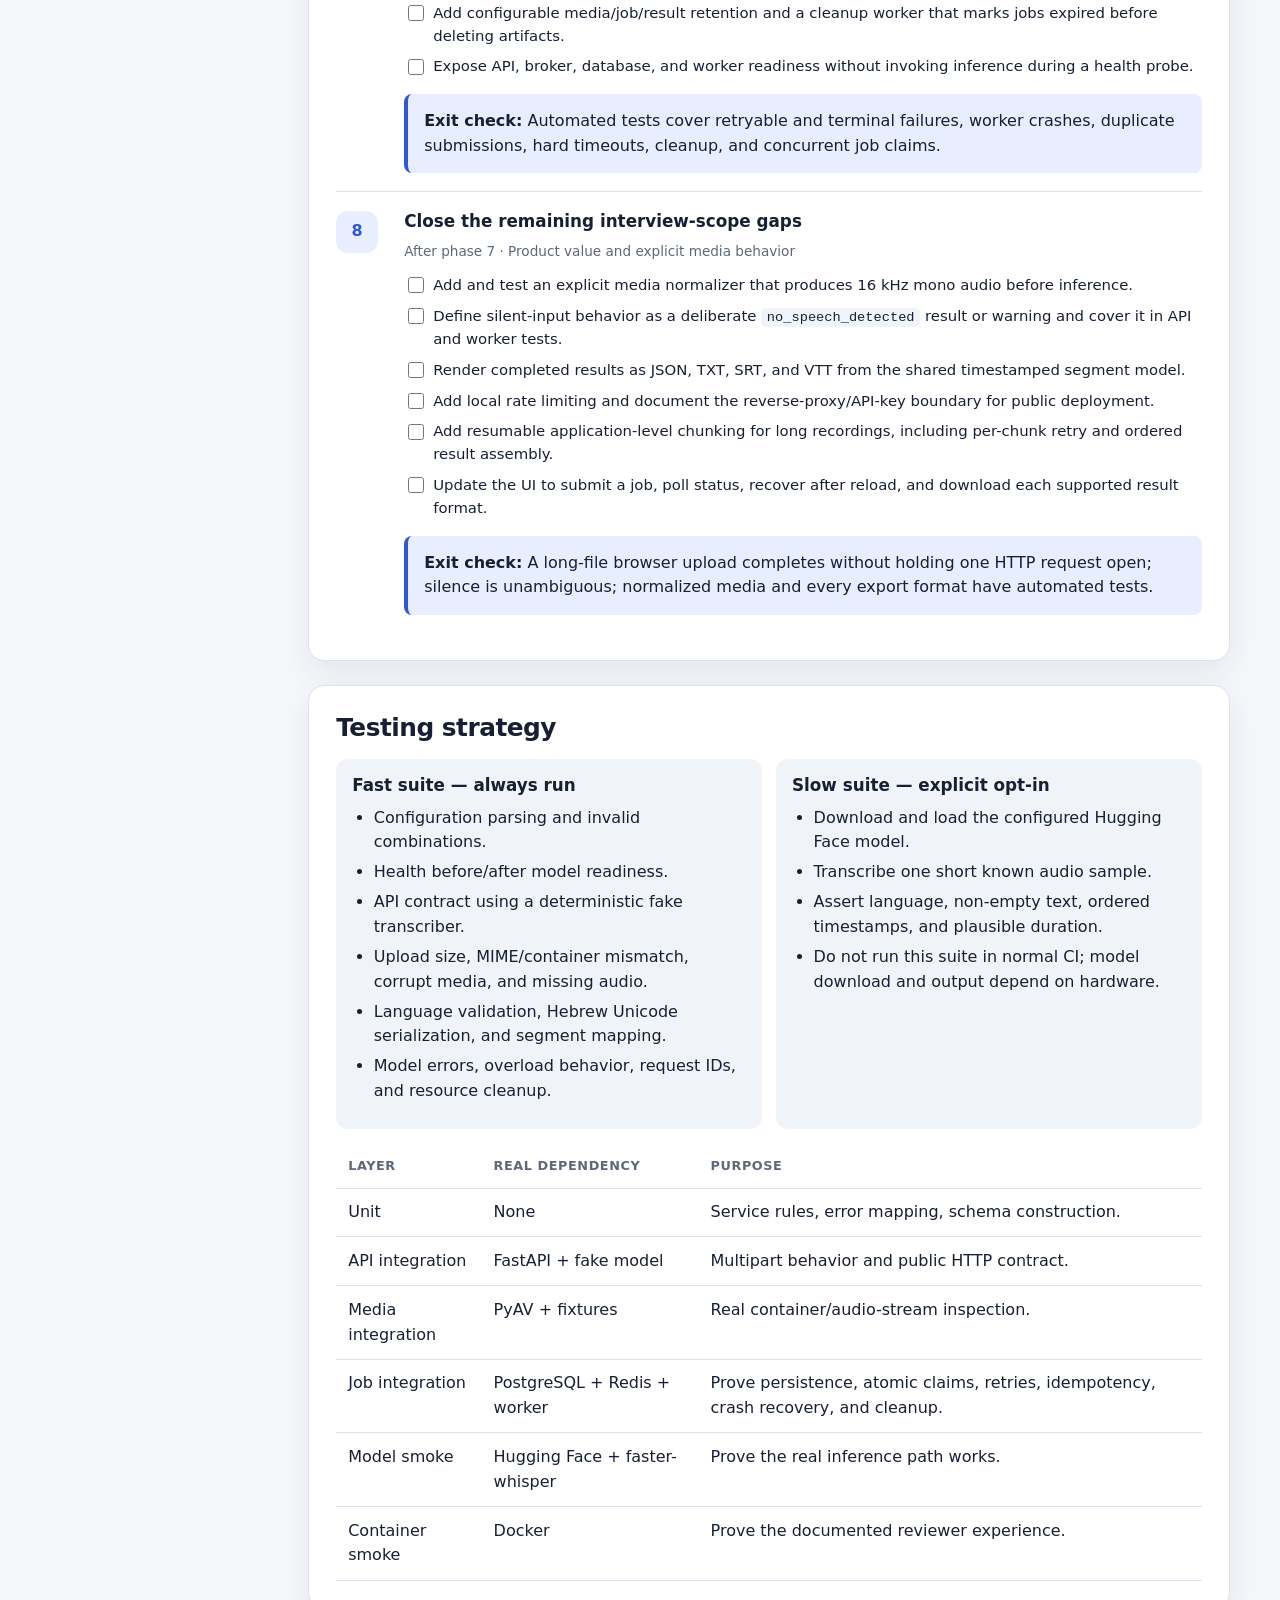
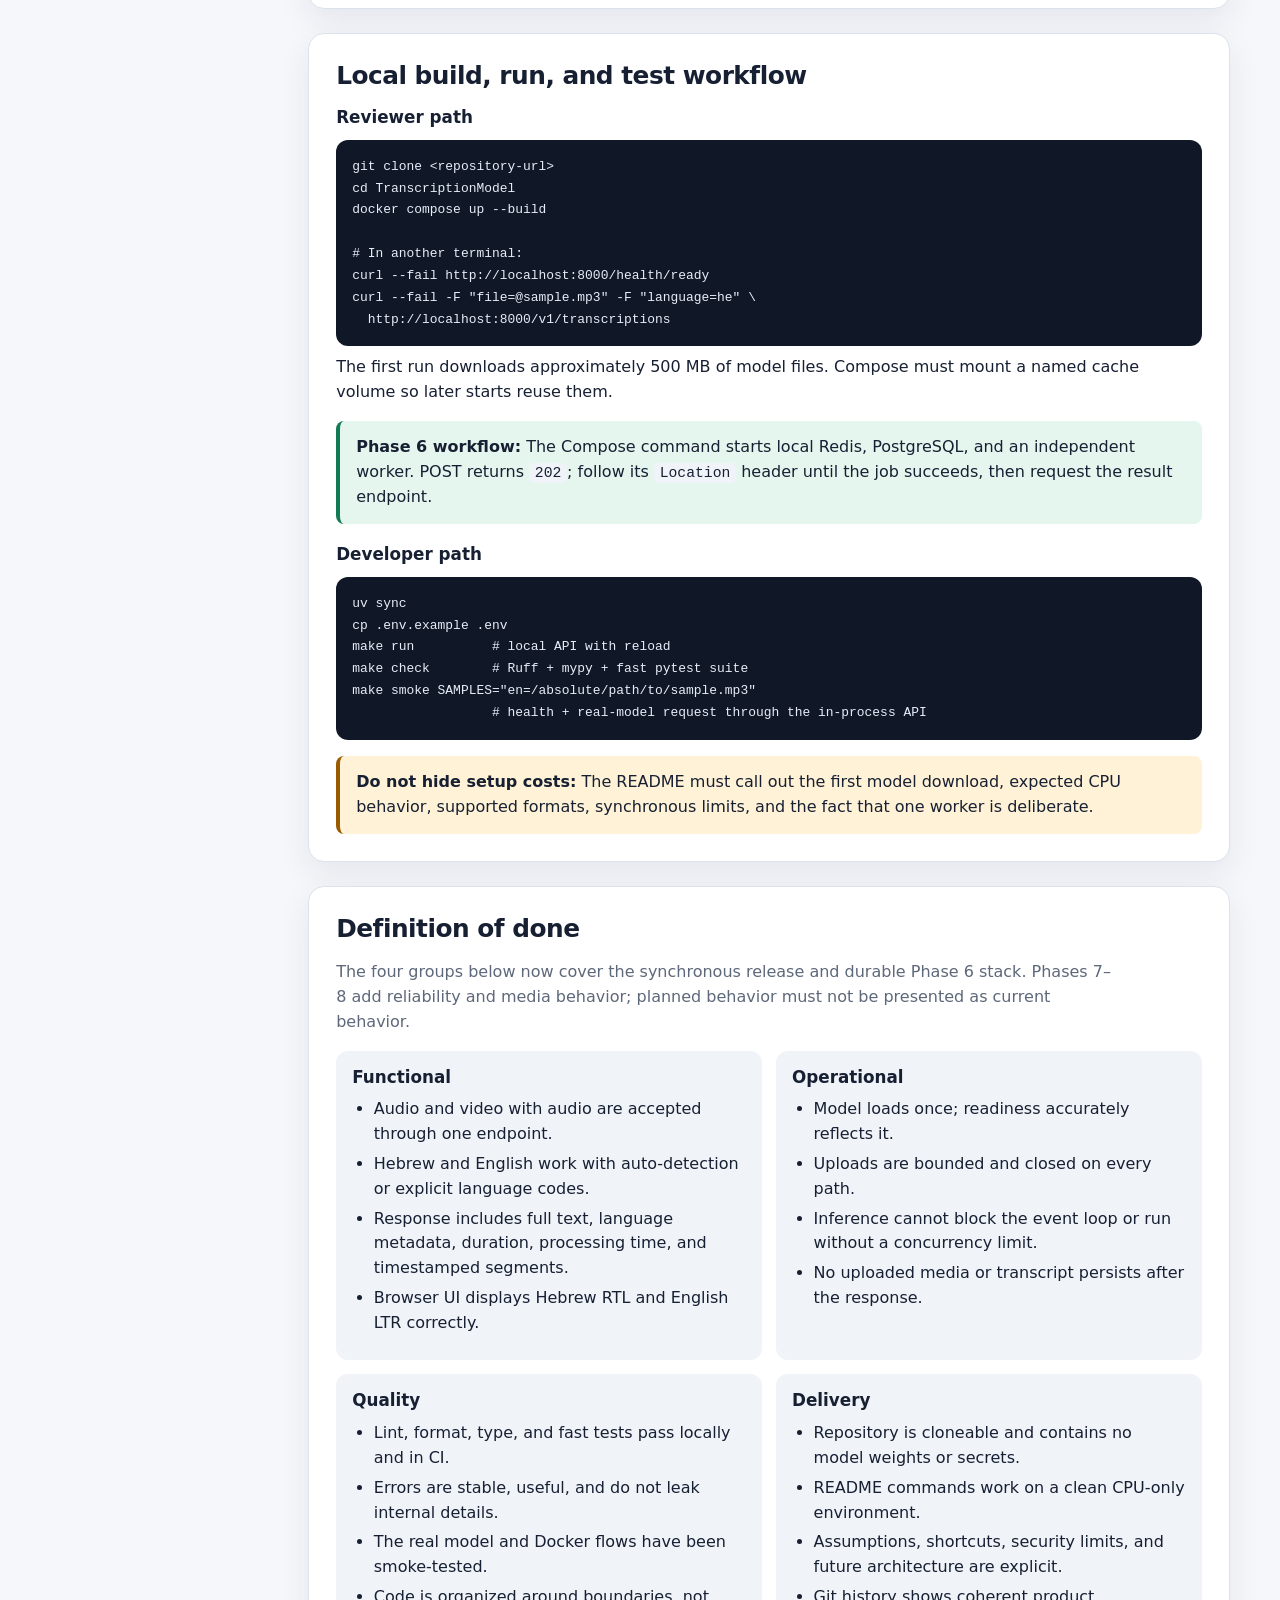
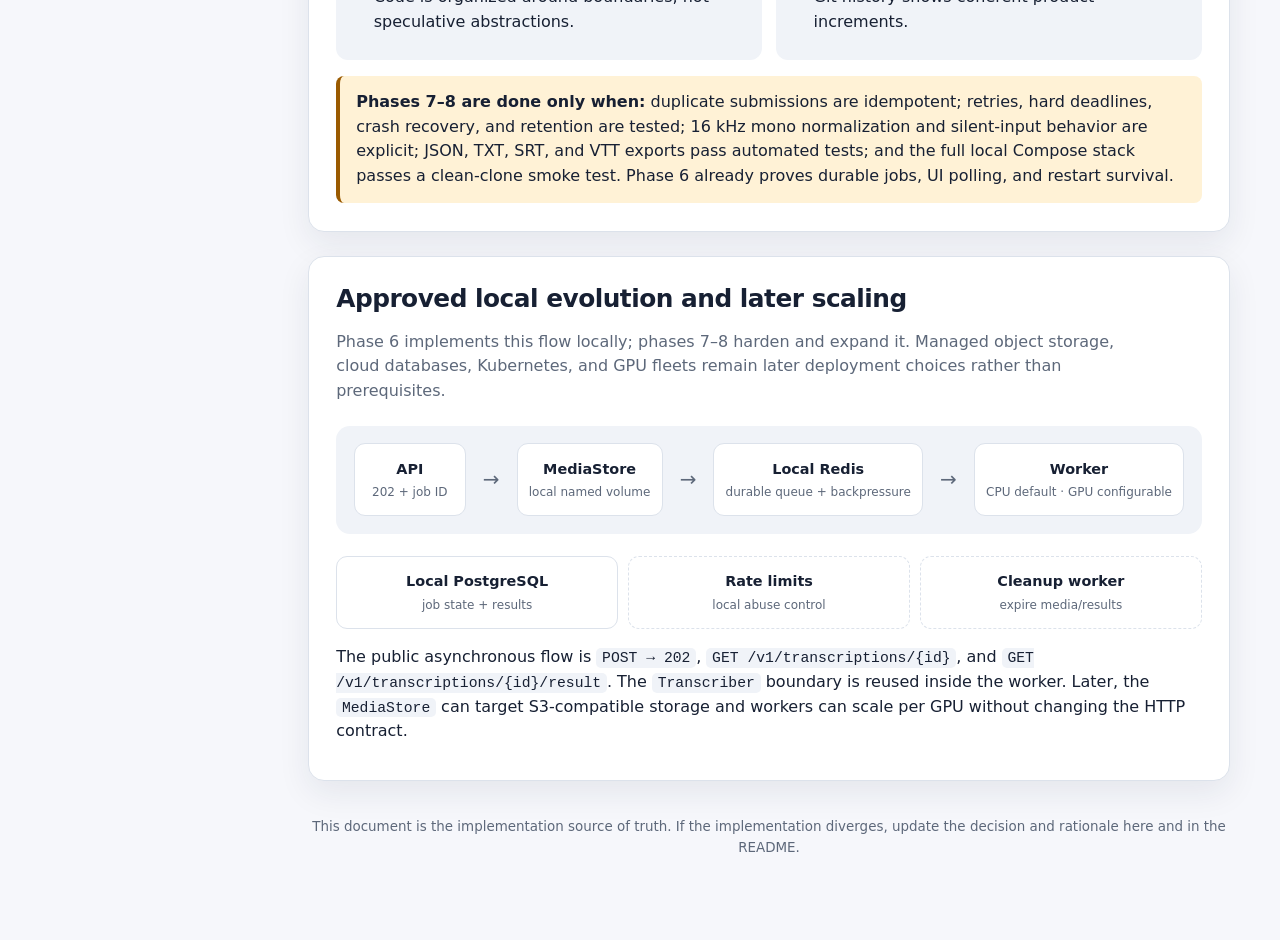
==== commit 3d8a81fd: "feat: add durable asynchronous transcription jobs" ====
--- a/docs/architecture-plan.html
+++ b/docs/architecture-plan.html
@@ -257,7 +257,7 @@
       <h1>Transcription Service</h1>
       <p class="lede">A decision-complete architecture and ordered delivery plan for a Python service that accepts media, transcribes Hebrew and English with an open Hugging Face model, and returns timestamped JSON.</p>
       <div class="meta" aria-label="Plan metadata">
-        <span class="pill"><strong>Status</strong> Synchronous release implemented · async roadmap approved</span>
+        <span class="pill"><strong>Status</strong> Durable jobs implemented · reliability next</span>
         <span class="pill"><strong>Original budget</strong> 24 hours</span>
         <span class="pill"><strong>Default target</strong> CPU-only Docker</span>
         <span class="pill"><strong>Updated</strong> 1 November 2026</span>
@@ -282,7 +282,7 @@
       <main>
         <section id="brief">
           <h2>Handoff brief</h2>
-          <p class="section-intro">Phases 0–5 describe the existing synchronous release. Phases 6–8 are the approved next implementation and remain unchecked. Build them in order: establish durable jobs before reliability policies, then close the remaining interview-scope gaps.</p>
+          <p class="section-intro">Phases 0–6 are implemented. Phases 7–8 remain ordered work: harden the durable job lifecycle before closing the remaining interview-scope gaps.</p>
           <div class="callout success"><strong>Primary outcome:</strong> A reviewer can clone the repository, run one Docker command, submit an audio or video file, receive a durable job ID, and retrieve a Hebrew or English transcription with timestamped segments after an independent worker completes it.</div>
           <div class="grid">
             <div class="note">
@@ -314,13 +314,13 @@
             <div class="decision"><div class="label">HTTP framework</div><div class="value">FastAPI + Uvicorn</div><div class="reason">Typed contracts, generated OpenAPI, lifecycle hooks, and mature file-upload handling.</div></div>
             <div class="decision"><div class="label">Inference runtime</div><div class="value">faster-whisper</div><div class="reason">CTranslate2-backed native inference with CPU int8 and GPU configuration options.</div></div>
             <div class="decision"><div class="label">Default model</div><div class="value">Systran/faster-whisper-small</div><div class="reason">Multilingual model supporting Hebrew (<code>he</code>) and English with practical CPU requirements.</div></div>
-            <div class="decision"><div class="label">Persistence</div><div class="value">Current: none · Planned: local PostgreSQL + volumes</div><div class="reason">Durable jobs now justify persisted state, results, media, and explicit retention without requiring a cloud account.</div></div>
-            <div class="decision"><div class="label">Execution</div><div class="value">Current: synchronous · Planned: Redis queue + worker</div><div class="reason">The completed vertical slice stays documented accurately while phases 6–8 move inference outside the HTTP process.</div></div>
+            <div class="decision"><div class="label">Persistence</div><div class="value">Local PostgreSQL + named volumes</div><div class="reason">Durable jobs justify persisted state, results, queued media, and explicit retention without requiring a cloud account.</div></div>
+            <div class="decision"><div class="label">Execution</div><div class="value">Redis queue + independent worker</div><div class="reason">Compose keeps inference outside the HTTP process; native mode retains the synchronous development path.</div></div>
             <div class="decision"><div class="label">Package management</div><div class="value">uv + pyproject.toml</div><div class="reason">Fast reproducible setup and a committed transitive dependency lockfile.</div></div>
             <div class="decision"><div class="label">Default limits</div><div class="value">100 MiB / 15 minutes</div><div class="reason">Configurable guardrails that keep synchronous CPU requests bounded.</div></div>
             <div class="decision"><div class="label">Concurrency</div><div class="value">1 inference per process</div><div class="reason">Predictable model memory use; run blocking inference off the event loop.</div></div>
           </div>
-          <div class="callout warning"><strong>Database decision:</strong> PostgreSQL is now justified by the approved durable-job requirement. It will store job state and result metadata locally; a named-volume <code>MediaStore</code> will hold uploaded media. Redis is a local broker, not a subscription service.</div>
+          <div class="callout success"><strong>Database decision implemented:</strong> PostgreSQL stores job state and result metadata locally; a named-volume <code>MediaStore</code> holds queued media. Redis is a local broker, not a subscription service.</div>
         </section>
 
         <section id="architecture">
@@ -354,7 +354,7 @@
           </ol>
 
           <div class="callout"><strong>Model lifecycle:</strong> Load the model once in FastAPI's lifespan hook. Readiness is false until loading succeeds. Run a single Uvicorn worker by default because additional workers duplicate model memory.</div>
-          <div class="callout warning"><strong>Planned lifecycle:</strong> This diagram describes the current release. Phase 6 moves model ownership into an independent worker. The API persists the upload and job before enqueueing, returns <code>202</code>, and can restart without losing accepted work.</div>
+          <div class="callout success"><strong>Durable lifecycle:</strong> Compose places model ownership in an independent worker. The API persists the upload and job before enqueueing, returns <code>202</code>, and can restart without losing accepted work.</div>
         </section>
 
         <section id="contract">
@@ -412,7 +412,7 @@
   }
 }</code></pre>
           <p>Log the exception and context server-side, but do not expose stack traces, local paths, or dependency error strings to clients.</p>
-          <div class="callout warning"><strong>Phase 6 contract change:</strong> <code>POST /v1/transcriptions</code> will return <code>202 Accepted</code>, a job ID, and a <code>Location</code> header. <code>GET /v1/transcriptions/{job_id}</code> will return <code>queued</code>, <code>running</code>, <code>succeeded</code>, <code>failed</code>, or <code>expired</code>. <code>GET /v1/transcriptions/{job_id}/result</code> will return JSON by default and later support TXT, SRT, and VTT.</div>
+          <div class="callout success"><strong>Phase 6 contract:</strong> In asynchronous mode, <code>POST /v1/transcriptions</code> returns <code>202 Accepted</code>, a job ID, and a <code>Location</code> header. <code>GET /v1/transcriptions/{job_id}</code> returns <code>queued</code>, <code>running</code>, <code>succeeded</code>, <code>failed</code>, or <code>expired</code>. <code>GET /v1/transcriptions/{job_id}/result</code> returns JSON; TXT, SRT, and VTT remain Phase 8.</div>
         </section>
 
         <section id="structure">
@@ -422,22 +422,27 @@
 ├── src/transcription_service/
 │   ├── __init__.py
 │   ├── main.py                    # create_app + lifespan
+│   ├── worker.py                  # independent inference process
 │   ├── api/
 │   │   ├── health.py
 │   │   └── transcriptions.py
+│   ├── jobs/
+│   │   └── domain.py              # job state + persistence ports
 │   ├── core/
 │   │   ├── config.py              # pydantic-settings
 │   │   ├── errors.py              # typed app errors + mapping
 │   │   └── logging.py             # request-aware structured logs
 │   ├── schemas/
-│   │   └── transcription.py       # request/response models
+│   │   ├── jobs.py                # status/result resources
+│   │   └── transcription.py       # transcription models
 │   ├── services/
-│   │   └── transcription.py       # use case + Transcriber protocol
+│   │   ├── jobs.py                # submission + worker orchestration
+│   │   └── transcription.py       # transcription use case
 │   ├── adapters/
 │   │   ├── faster_whisper.py      # model implementation
+│   │   ├── jobs.py                # PostgreSQL, Redis, local media
 │   │   └── media.py               # PyAV inspection
-│   └── web/
-│       └── index.html              # minimal upload UI
+│   └── static/                     # minimal polling UI
 ├── tests/
 │   ├── unit/
 │   ├── integration/
@@ -453,10 +458,10 @@
 ├── uv.lock
 └── README.md</code></pre>
           <div class="grid">
-            <div class="note"><h3>Runtime dependencies</h3><p>FastAPI, Uvicorn, faster-whisper, PyAV, pydantic-settings, python-multipart, and a mature structured-logging package. Import direct dependencies explicitly even when another library currently installs them transitively.</p></div>
+            <div class="note"><h3>Runtime dependencies</h3><p>FastAPI, Uvicorn, faster-whisper, PyAV, psycopg, redis-py, pydantic-settings, python-multipart, and structlog. Import direct dependencies explicitly even when another library currently installs them transitively.</p></div>
             <div class="note"><h3>Development dependencies</h3><p>pytest, httpx, pytest-cov, Ruff, and mypy. Pin all transitive versions through <code>uv.lock</code>; do not hand-maintain a second requirements file.</p></div>
           </div>
-          <div class="callout warning"><strong>Planned structure additions:</strong> Phase 6 adds job routes and schemas, job and media-store interfaces, PostgreSQL and local-volume adapters, worker entry points, migrations, and integration tests. Keep queue-library details out of the route and transcription service layers.</div>
+          <div class="callout success"><strong>Phase 6 structure:</strong> Job routes and schemas, job and media-store interfaces, PostgreSQL and local-volume adapters, a worker entry point, migrations, and integration tests are implemented. Queue-library details remain outside route and transcription-service layers.</div>
         </section>
 
         <section id="plan">
@@ -569,16 +574,16 @@
             <div class="phase-number">6</div>
             <div>
               <h3>Local durable asynchronous jobs</h3>
-              <div class="phase-meta">Next implementation · Complete locally with Docker Compose</div>
-              <div class="tasks">
-                <label class="task"><input type="checkbox" data-task="6-1"><span>Split the deployment into independent <code>api</code> and <code>worker</code> services while reusing the existing <code>Transcriber</code>, media, and model-registry boundaries.</span></label>
-                <label class="task"><input type="checkbox" data-task="6-2"><span>Add local Redis as the job broker, local PostgreSQL for durable state and results, and named volumes for Redis persistence, PostgreSQL, media, and the Hugging Face cache.</span></label>
-                <label class="task"><input type="checkbox" data-task="6-3"><span>Persist the upload and job before enqueueing; return <code>202 Accepted</code> with a job ID and <code>Location</code> header.</span></label>
-                <label class="task"><input type="checkbox" data-task="6-4"><span>Implement status and result endpoints with the state machine <code>queued → running → succeeded|failed → expired</code>.</span></label>
-                <label class="task"><input type="checkbox" data-task="6-5"><span>Add migrations and repository/storage interfaces so PostgreSQL and local media storage do not leak into HTTP or model code.</span></label>
-                <label class="task"><input type="checkbox" data-task="6-6"><span>Test that accepted jobs and completed results survive independent API and worker restarts.</span></label>
-              </div>
-              <div class="callout"><strong>Exit check:</strong> One <code>docker compose up --build</code> starts every local service; POST returns promptly with 202; polling reaches a terminal state; restarting the API does not lose the job or result.</div>
+              <div class="phase-meta">Completed 1 November 2026 · Local Docker Compose</div>
+              <div class="tasks">
+                <label class="task"><input type="checkbox" data-task="6-1" checked><span>Split the deployment into independent <code>api</code> and <code>worker</code> services while reusing the existing <code>Transcriber</code>, media, and model-registry boundaries.</span></label>
+                <label class="task"><input type="checkbox" data-task="6-2" checked><span>Add local Redis as the job broker, local PostgreSQL for durable state and results, and named volumes for Redis persistence, PostgreSQL, media, and the Hugging Face cache.</span></label>
+                <label class="task"><input type="checkbox" data-task="6-3" checked><span>Persist the upload and job before enqueueing; return <code>202 Accepted</code> with a job ID and <code>Location</code> header.</span></label>
+                <label class="task"><input type="checkbox" data-task="6-4" checked><span>Implement status and result endpoints with the state machine <code>queued → running → succeeded|failed → expired</code>.</span></label>
+                <label class="task"><input type="checkbox" data-task="6-5" checked><span>Add migrations and repository/storage interfaces so PostgreSQL and local media storage do not leak into HTTP or model code.</span></label>
+                <label class="task"><input type="checkbox" data-task="6-6" checked><span>Test that accepted jobs and completed results survive independent API and worker restarts.</span></label>
+              </div>
+              <div class="callout success"><strong>Exit check passed:</strong> One <code>docker compose up --build</code> starts every local service; POST returns promptly with 202; polling reaches a terminal state; restarting API and worker does not lose the result. Ruff, mypy, 68 fast tests, wheel packaging, and a real-model Compose M4A flow passed.</div>
             </div>
           </article>
 
@@ -666,7 +671,7 @@
 curl --fail -F "file=@sample.mp3" -F "language=he" \
   http://localhost:8000/v1/transcriptions</code></pre>
           <p>The first run downloads approximately 500 MB of model files. Compose must mount a named cache volume so later starts reuse them.</p>
-          <div class="callout warning"><strong>After phase 6:</strong> The same Compose command will also start local Redis, PostgreSQL, and an independent worker. The POST example will return <code>202</code>; the reviewer will follow its <code>Location</code> header until the job succeeds, then request the result endpoint. Do not document those commands as working until the phase is implemented and smoke-tested.</div>
+          <div class="callout success"><strong>Phase 6 workflow:</strong> The Compose command starts local Redis, PostgreSQL, and an independent worker. POST returns <code>202</code>; follow its <code>Location</code> header until the job succeeds, then request the result endpoint.</div>
 
           <h3 style="margin-top:1.25rem">Developer path</h3>
           <pre><code>uv sync
@@ -680,7 +685,7 @@
 
         <section id="done">
           <h2>Definition of done</h2>
-          <p class="section-intro">The four groups below describe the implemented synchronous release. Phases 6–8 add the asynchronous acceptance criteria immediately after them; planned behavior must not be presented as current behavior.</p>
+          <p class="section-intro">The four groups below now cover the synchronous release and durable Phase 6 stack. Phases 7–8 add reliability and media behavior; planned behavior must not be presented as current behavior.</p>
           <div class="grid">
             <div class="note">
               <h3>Functional</h3>
@@ -719,12 +724,12 @@
               </ul>
             </div>
           </div>
-          <div class="callout warning"><strong>Phases 6–8 are done only when:</strong> accepted jobs survive API and worker restarts; duplicate submissions are idempotent; retries, hard deadlines, crash recovery, and retention are tested; the UI polls durable status; 16 kHz mono normalization and silent-input behavior are explicit; JSON, TXT, SRT, and VTT exports pass automated tests; and the full local Compose stack passes a clean-clone smoke test.</div>
+          <div class="callout warning"><strong>Phases 7–8 are done only when:</strong> duplicate submissions are idempotent; retries, hard deadlines, crash recovery, and retention are tested; 16 kHz mono normalization and silent-input behavior are explicit; JSON, TXT, SRT, and VTT exports pass automated tests; and the full local Compose stack passes a clean-clone smoke test. Phase 6 already proves durable jobs, UI polling, and restart survival.</div>
         </section>
 
         <section id="future">
           <h2>Approved local evolution and later scaling</h2>
-          <p class="section-intro">Phases 6–8 implement this flow locally. Managed object storage, cloud databases, Kubernetes, and GPU fleets remain later deployment choices rather than prerequisites.</p>
+          <p class="section-intro">Phase 6 implements this flow locally; phases 7–8 harden and expand it. Managed object storage, cloud databases, Kubernetes, and GPU fleets remain later deployment choices rather than prerequisites.</p>
           <div class="architecture" role="img" aria-label="Client uploads media through an API to a local volume, a local Redis queue sends a job to an inference worker, and status and results are stored in local PostgreSQL.">
             <div class="node"><strong>API</strong><span>202 + job ID</span></div>
             <div class="arrow" aria-hidden="true">→</div>
@@ -735,11 +740,11 @@
             <div class="node"><strong>Worker</strong><span>CPU default · GPU configurable</span></div>
           </div>
           <div class="branch">
-            <div class="node future"><strong>Local PostgreSQL</strong><span>job state + results</span></div>
+            <div class="node"><strong>Local PostgreSQL</strong><span>job state + results</span></div>
             <div class="node future"><strong>Rate limits</strong><span>local abuse control</span></div>
             <div class="node future"><strong>Cleanup worker</strong><span>expire media/results</span></div>
           </div>
-          <p style="margin-top:1rem">The public flow becomes <code>POST → 202</code>, <code>GET /v1/transcriptions/{id}</code>, and <code>GET /v1/transcriptions/{id}/result</code>. The current <code>Transcriber</code> boundary remains reusable inside the worker. Later, the <code>MediaStore</code> can target S3-compatible storage and workers can scale per GPU without changing the HTTP contract.</p>
+          <p style="margin-top:1rem">The public asynchronous flow is <code>POST → 202</code>, <code>GET /v1/transcriptions/{id}</code>, and <code>GET /v1/transcriptions/{id}/result</code>. The <code>Transcriber</code> boundary is reused inside the worker. Later, the <code>MediaStore</code> can target S3-compatible storage and workers can scale per GPU without changing the HTTP contract.</p>
         </section>
 
         <p class="footer">This document is the implementation source of truth. If the implementation diverges, update the decision and rationale here and in the README.</p>
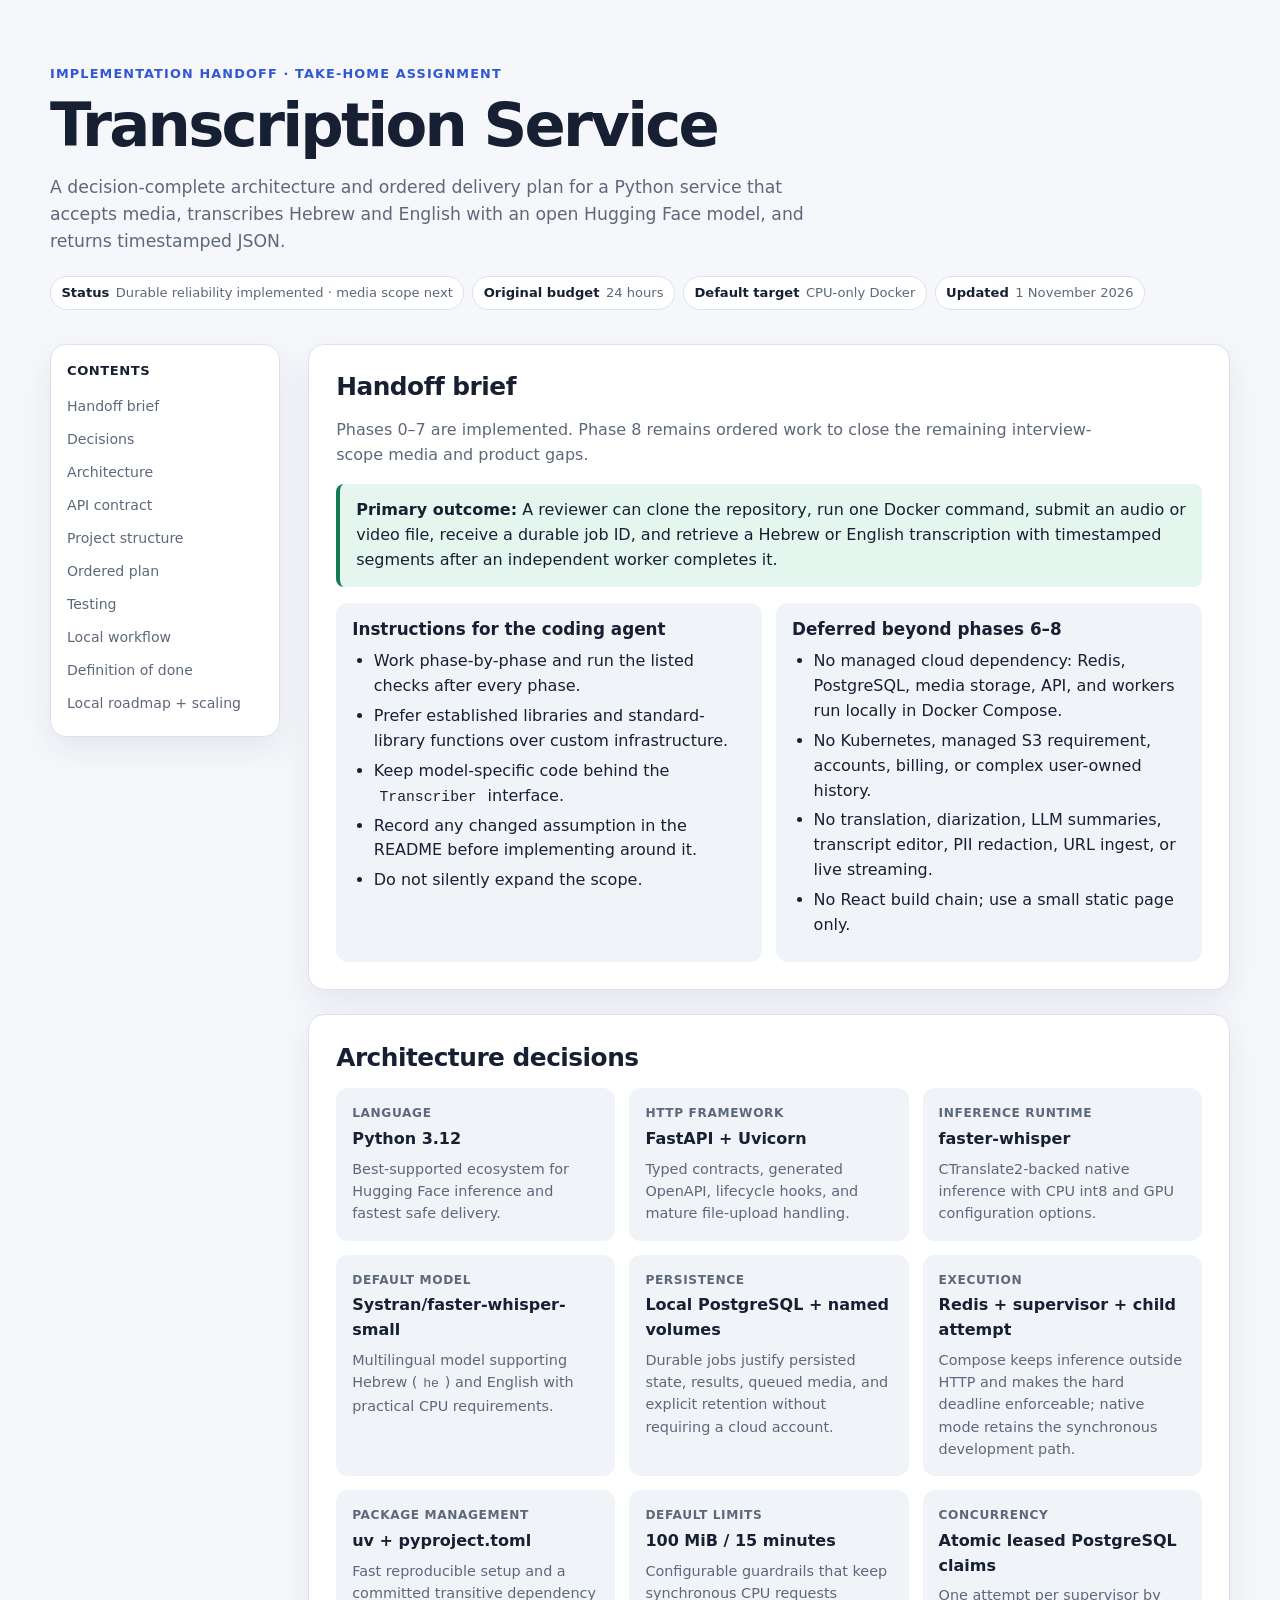
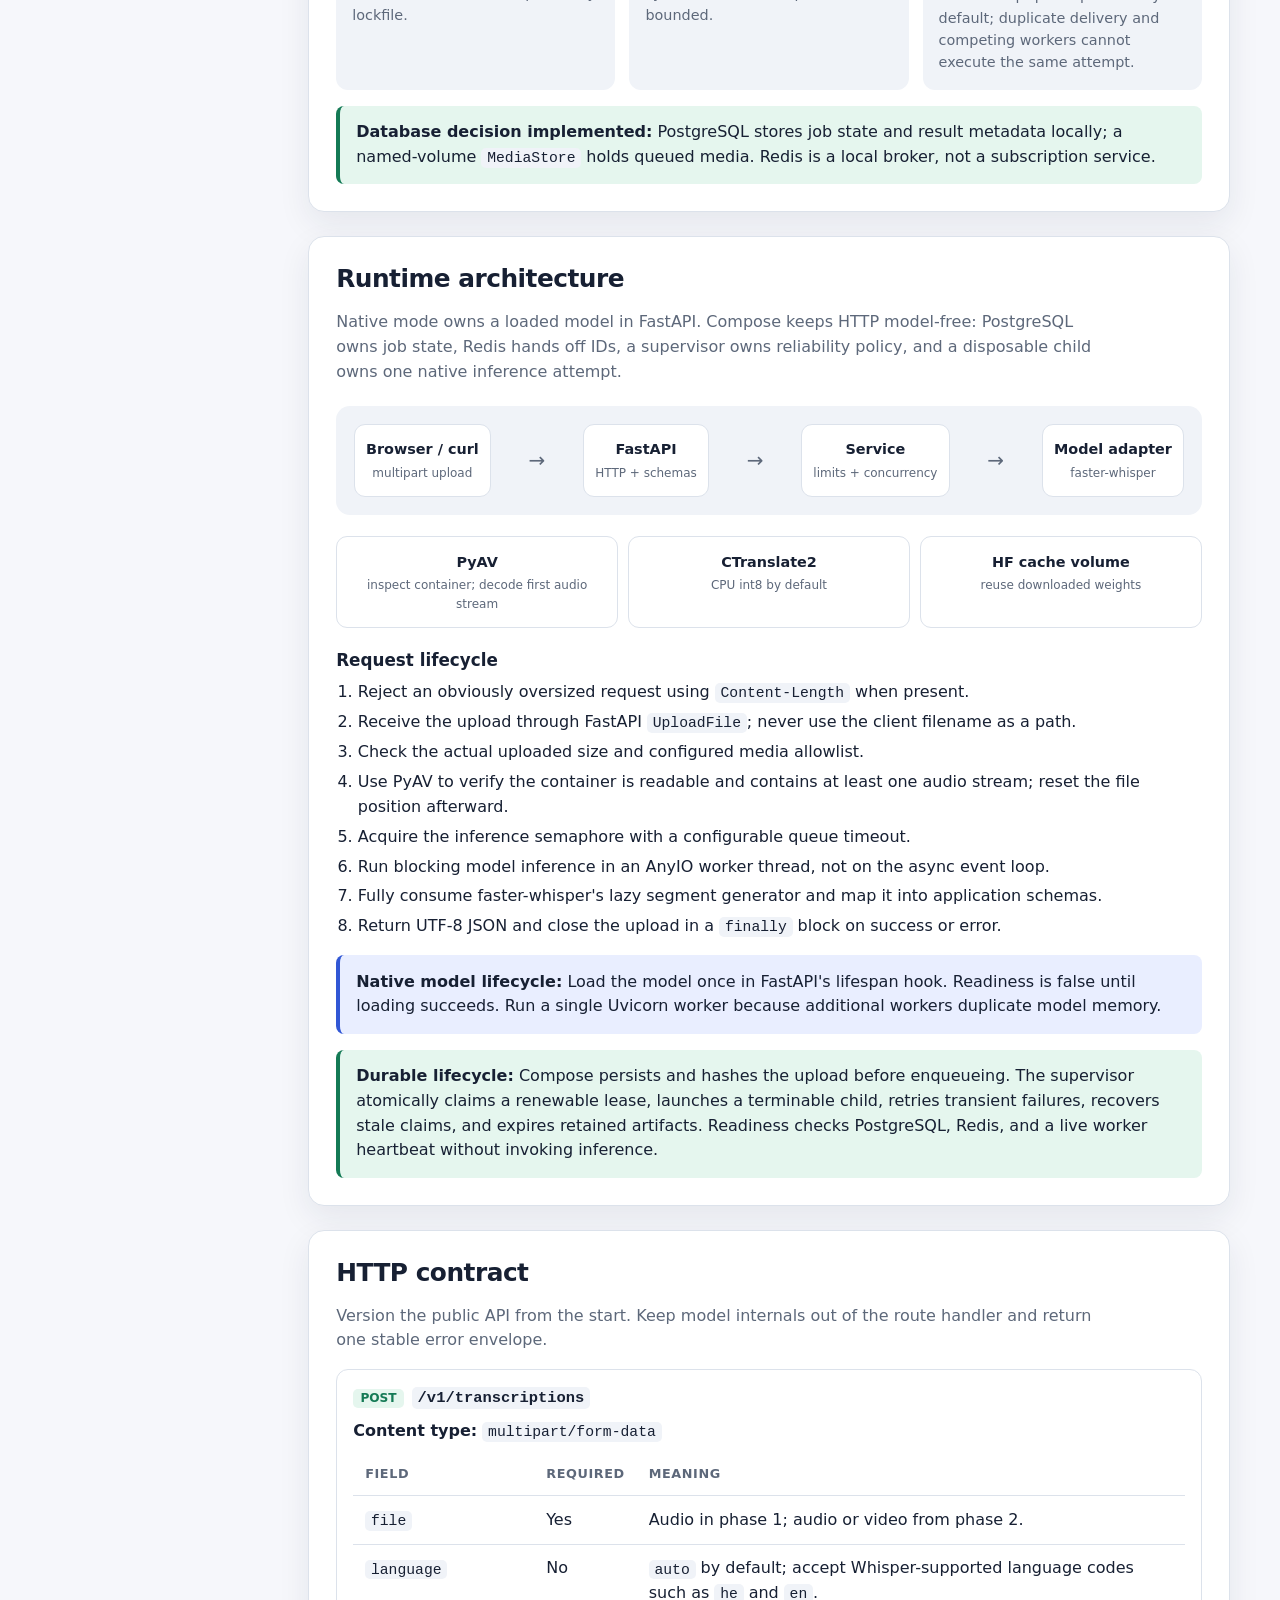
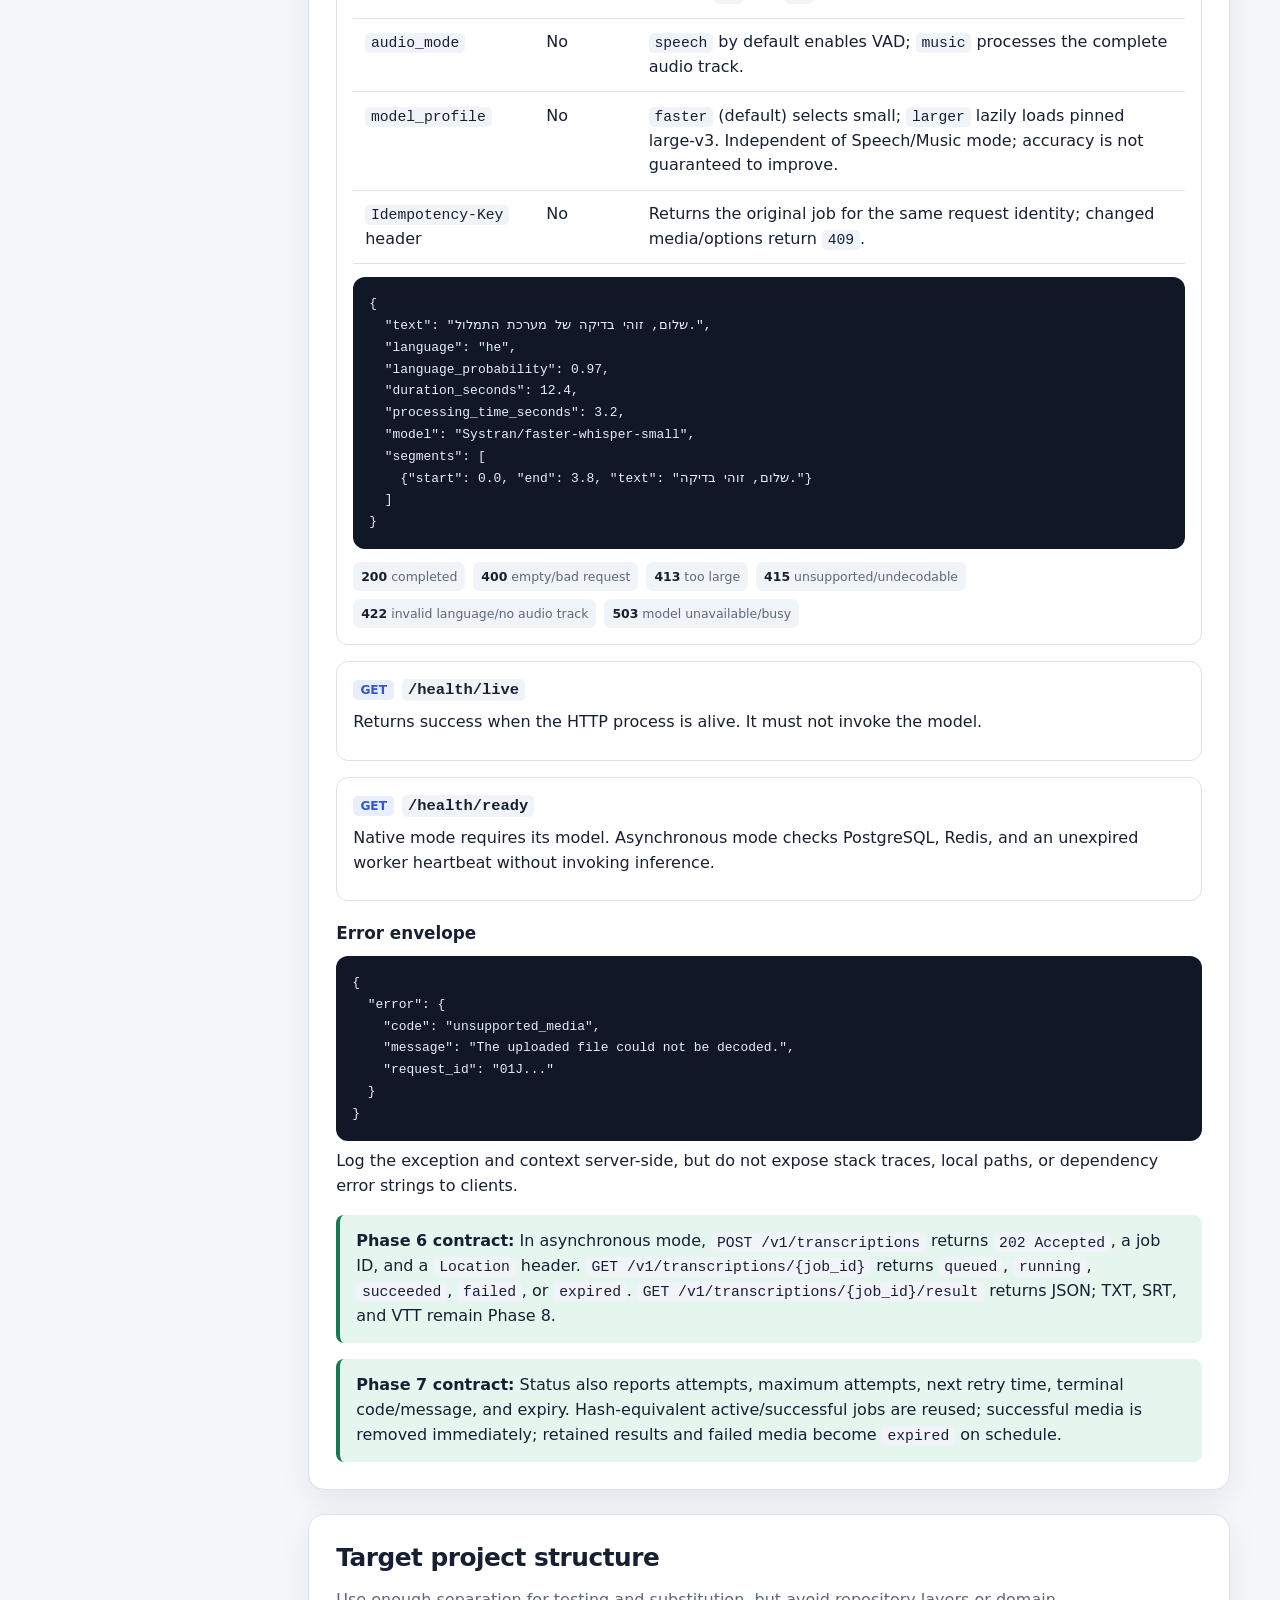
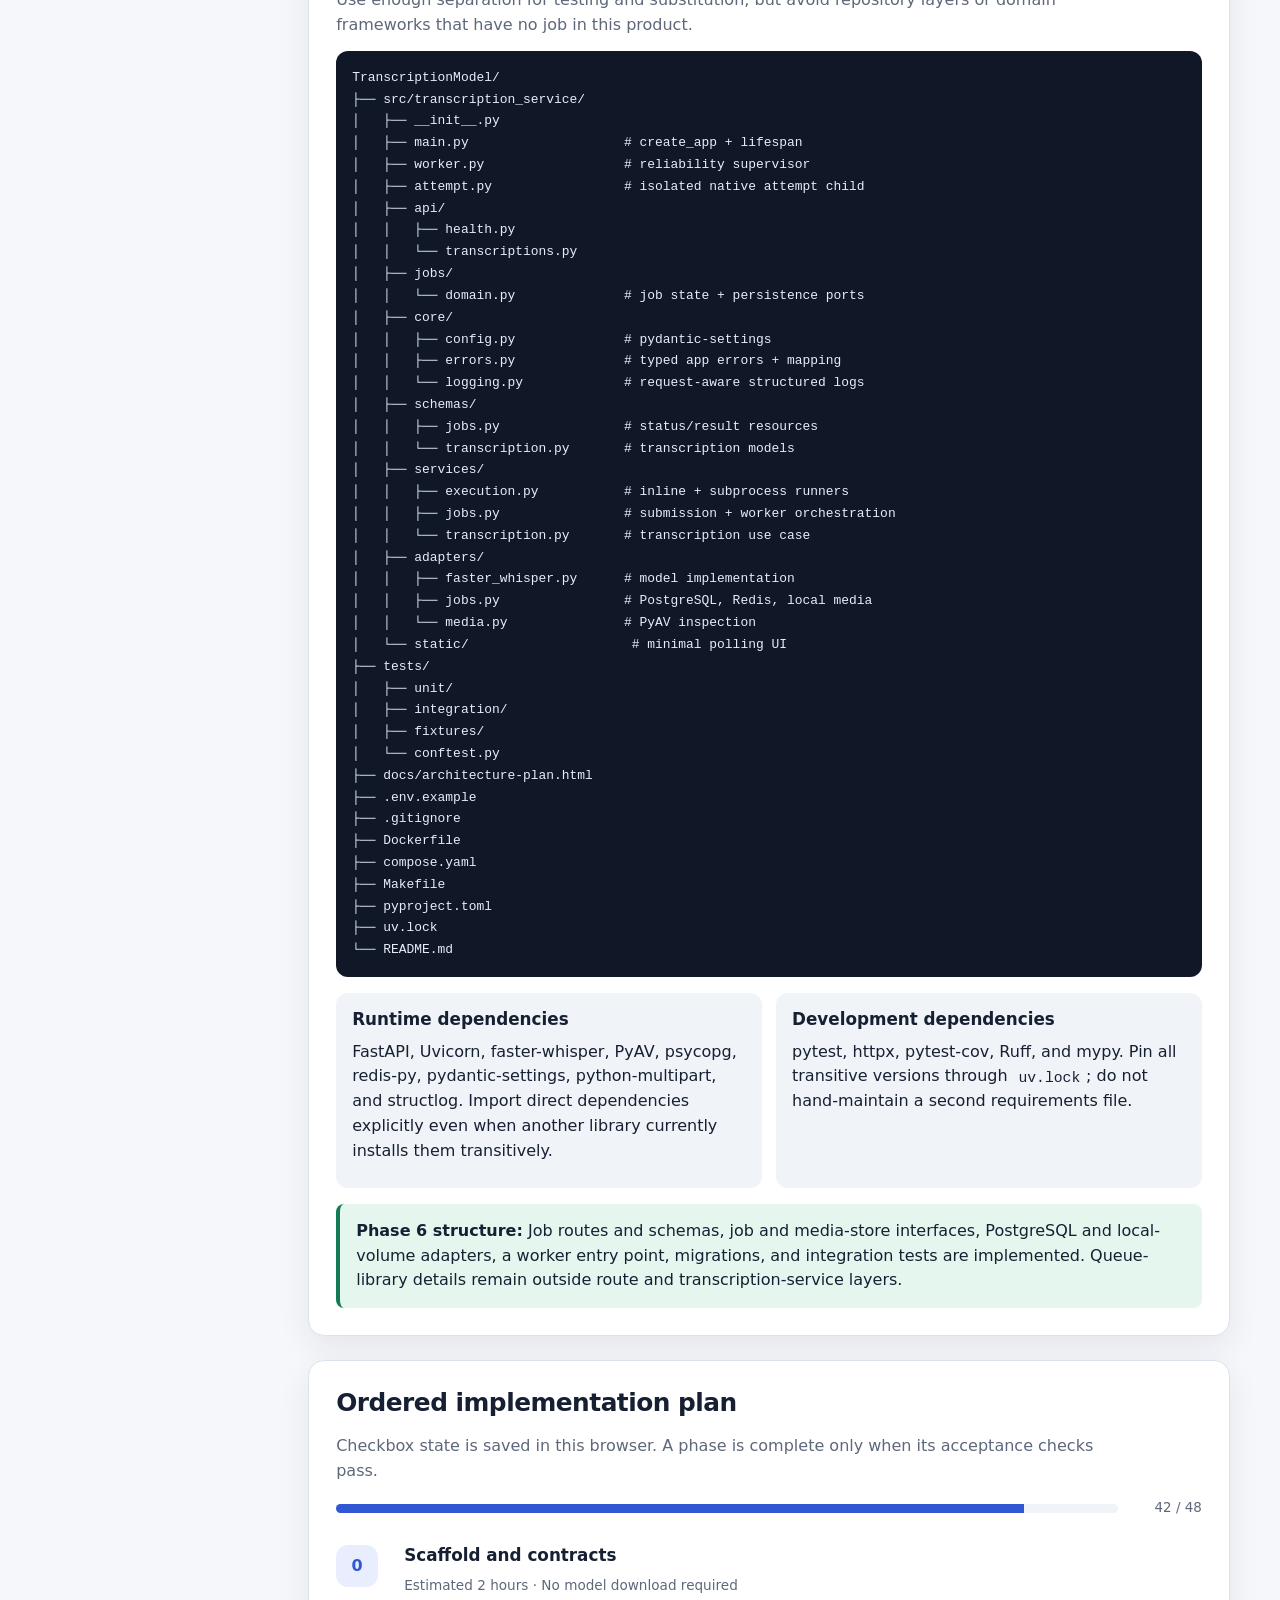
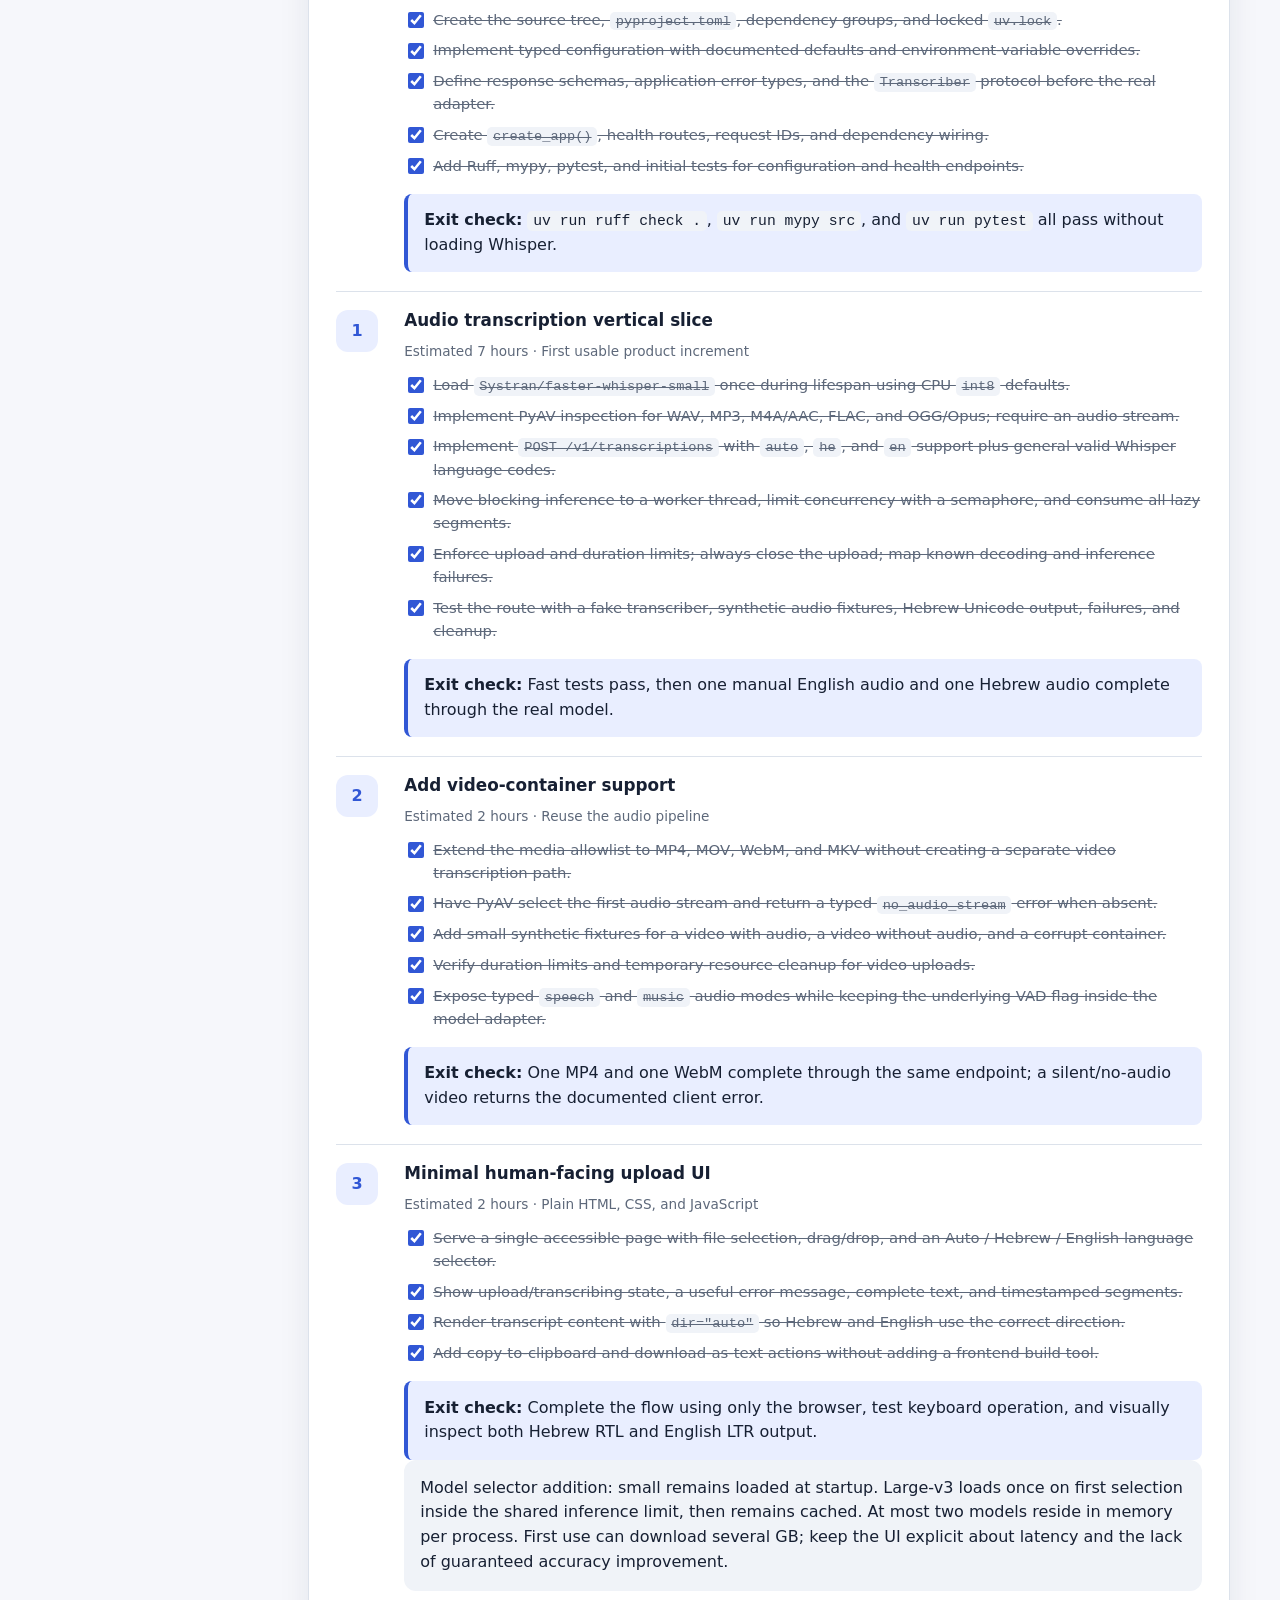
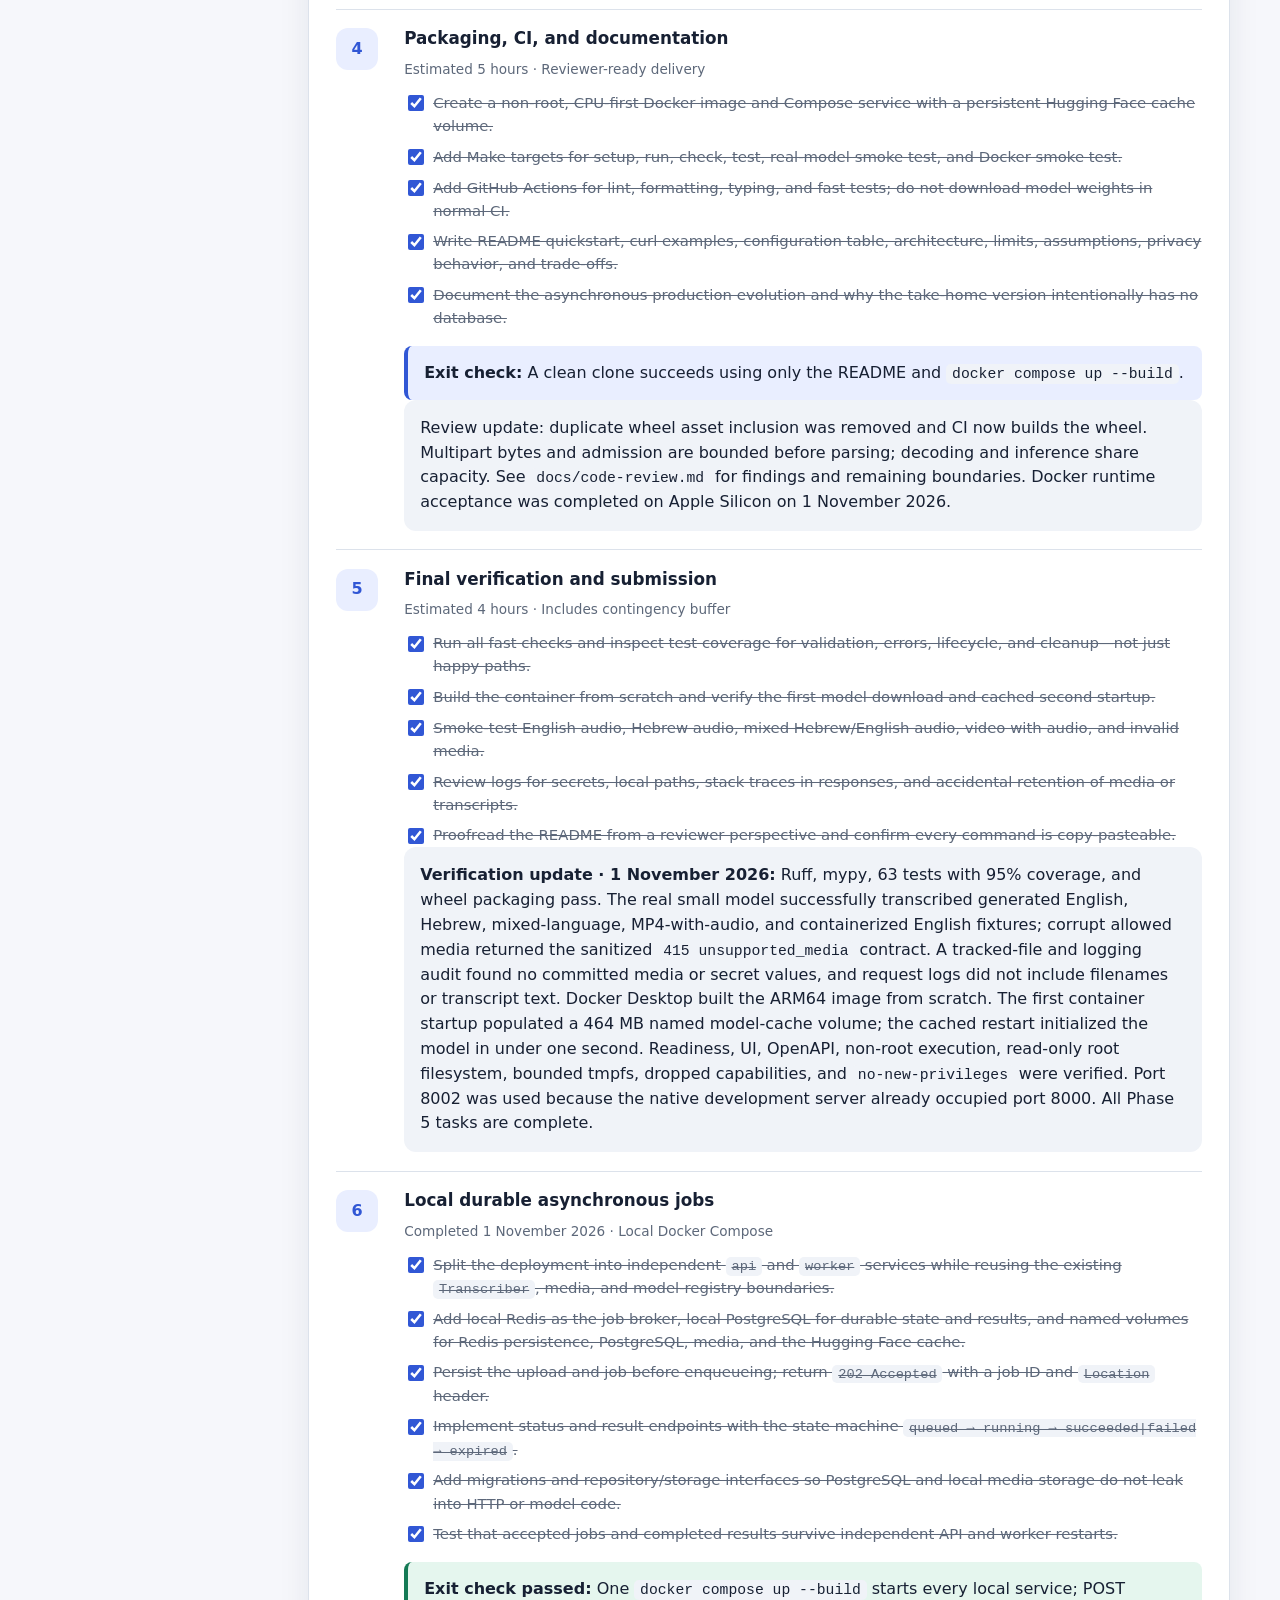
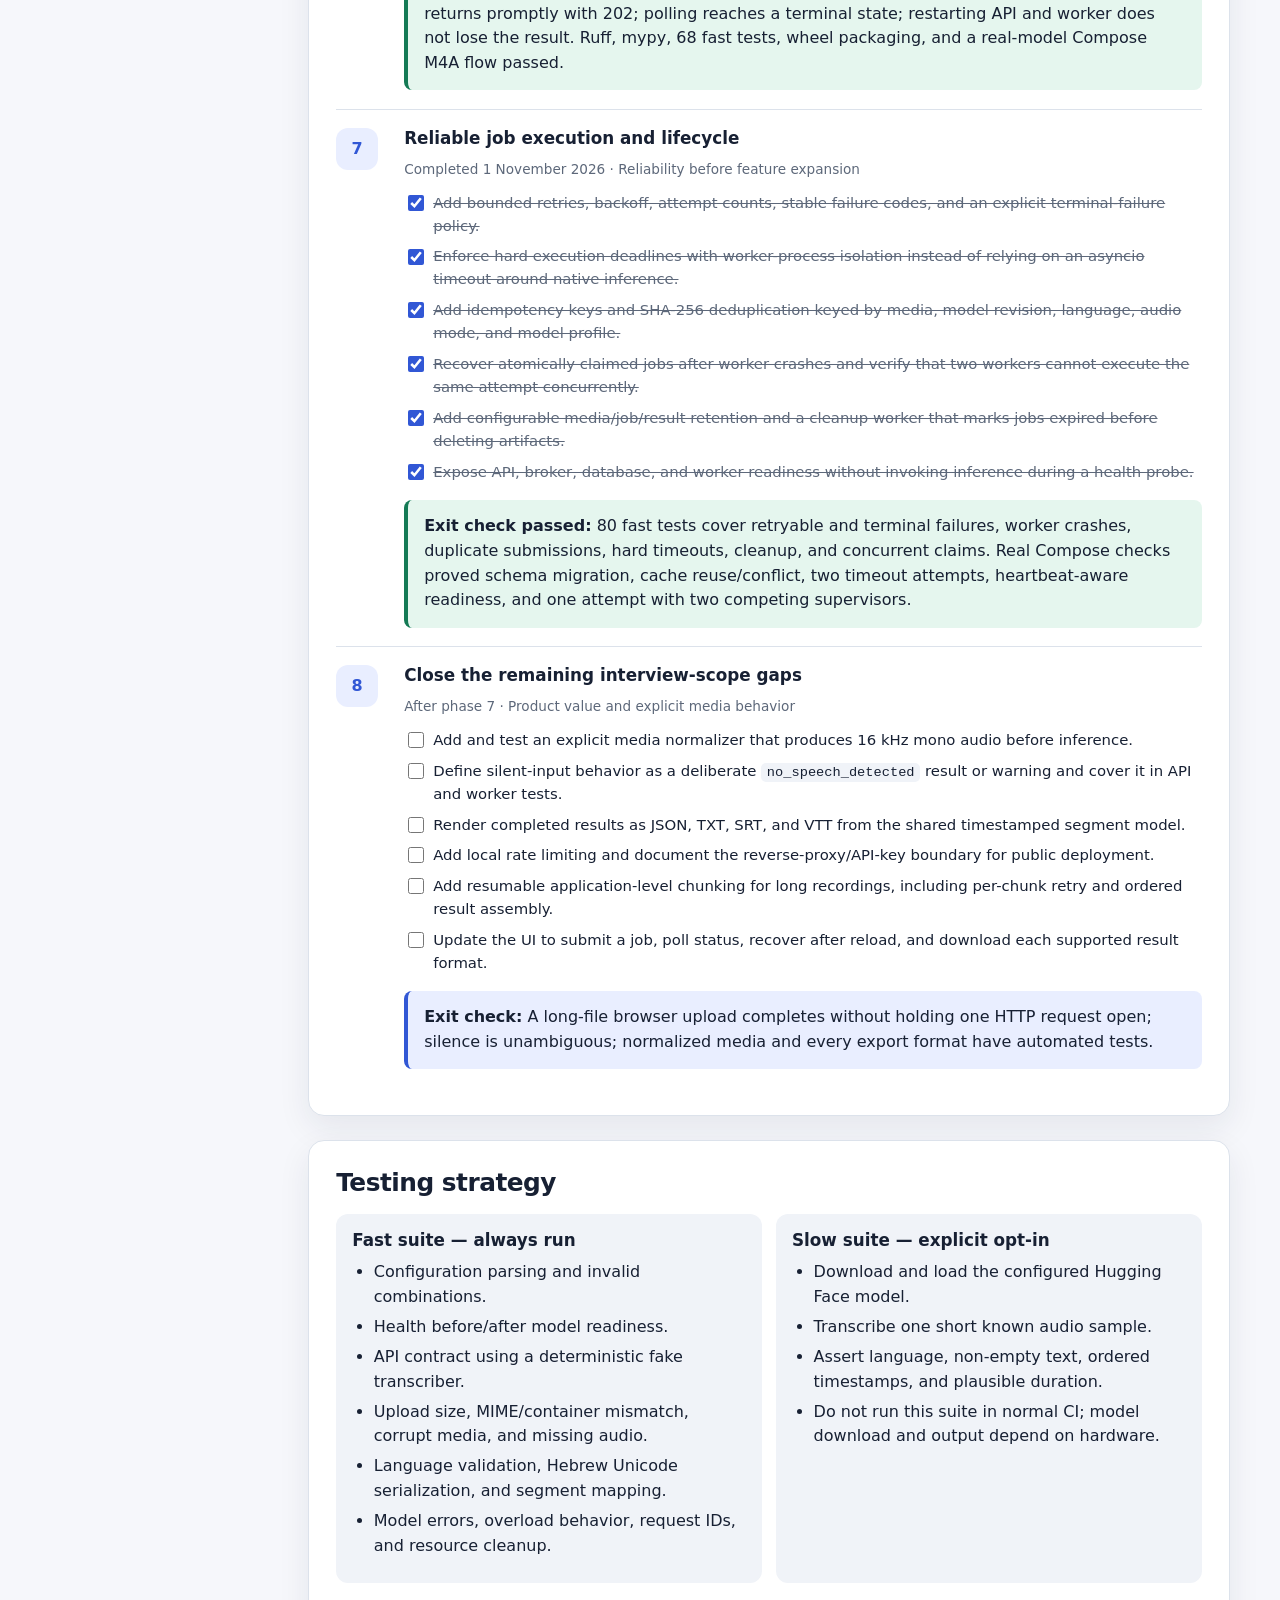
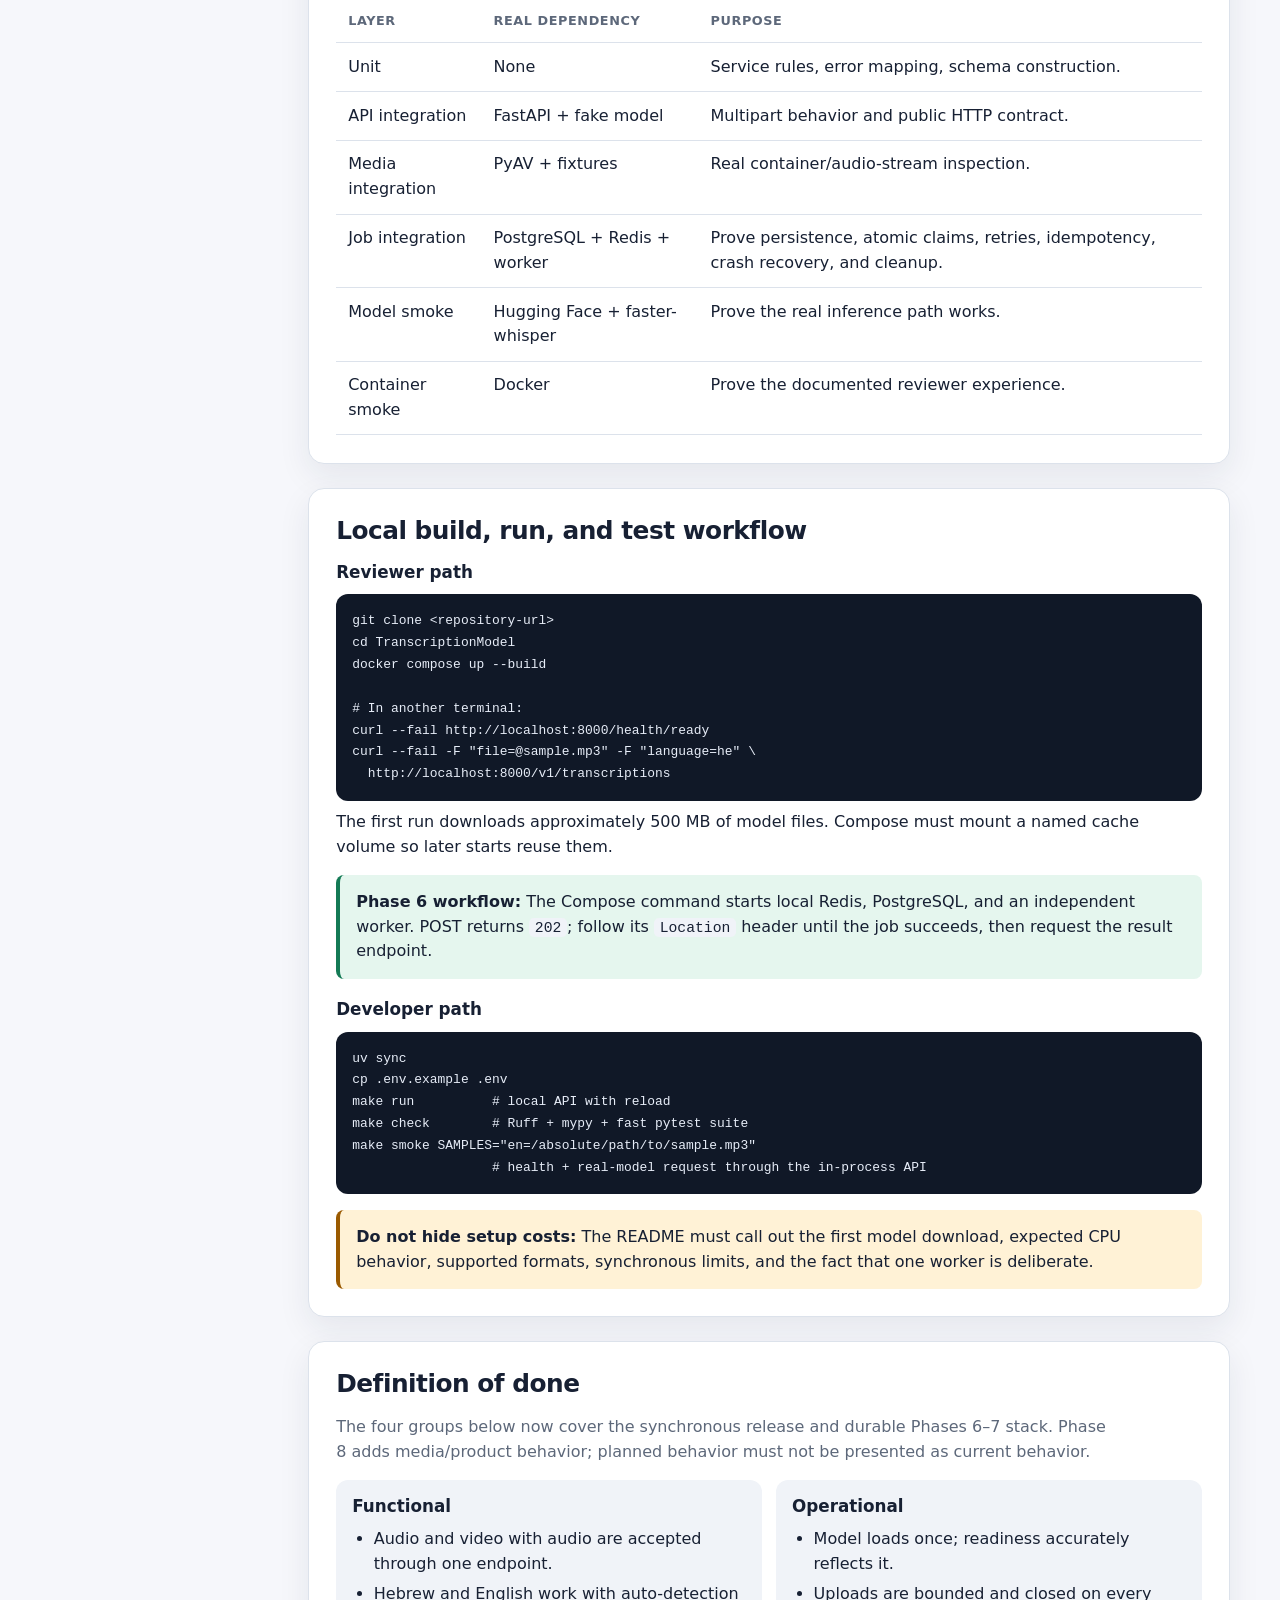
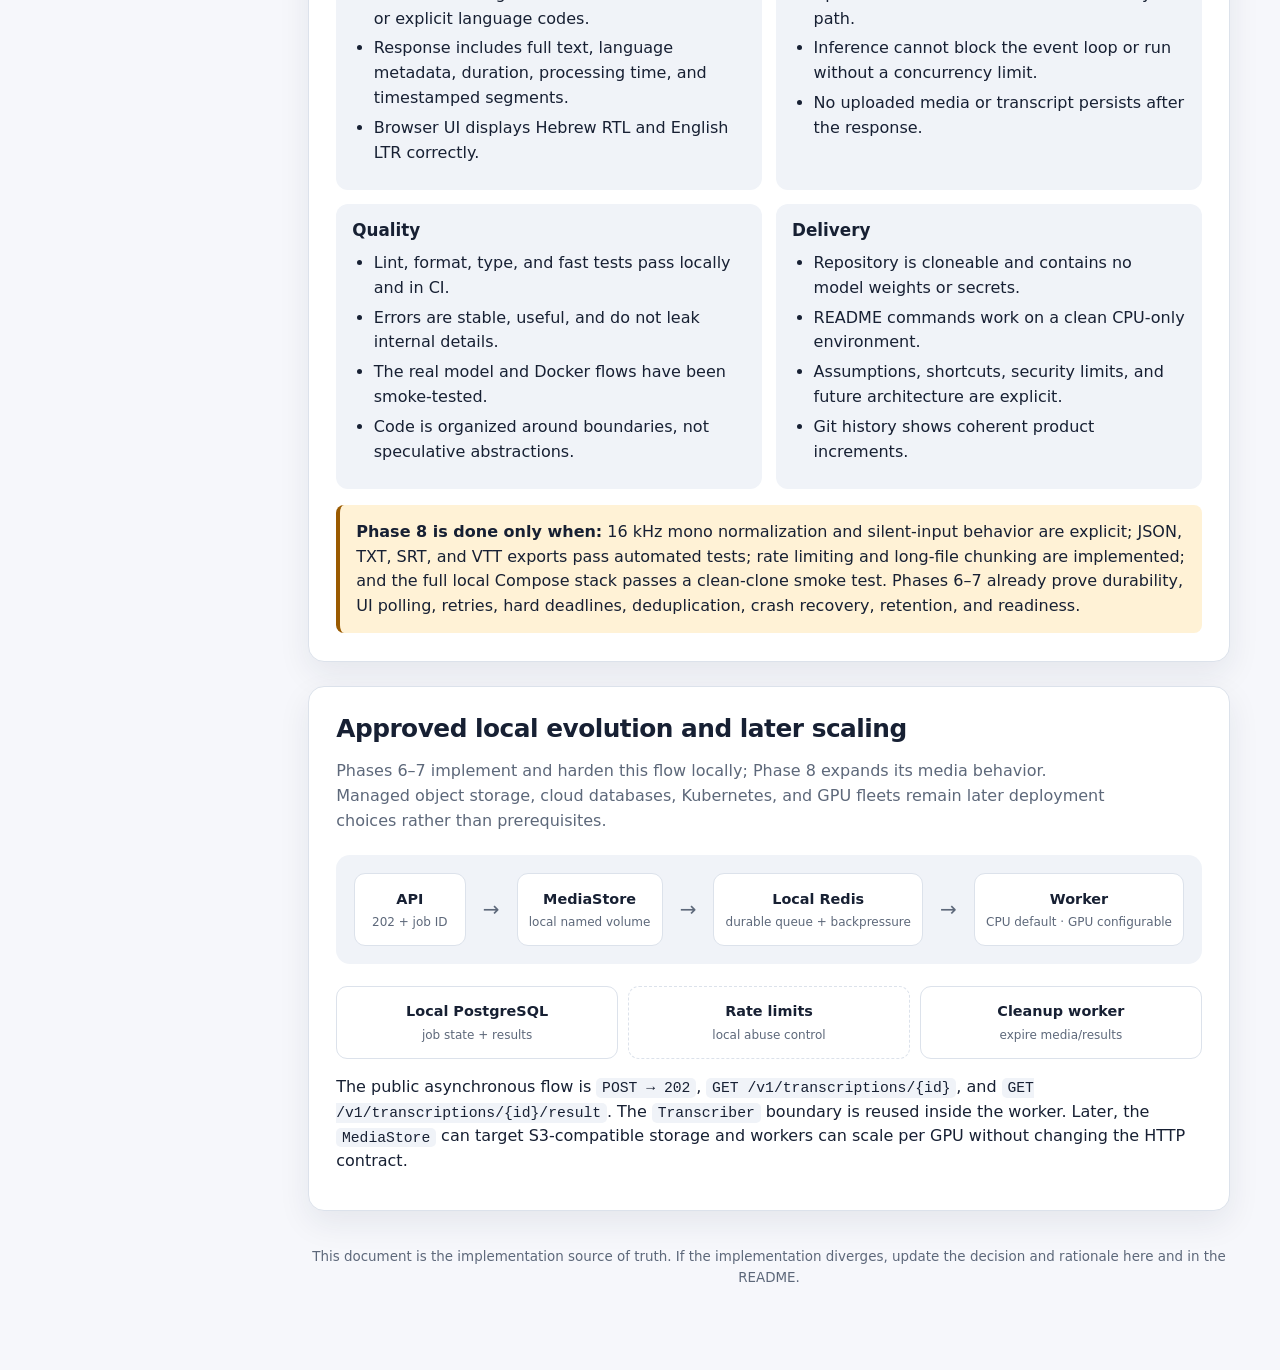
==== commit 0720d0eb: "feat: harden durable job execution" ====
--- a/docs/architecture-plan.html
+++ b/docs/architecture-plan.html
@@ -257,7 +257,7 @@
       <h1>Transcription Service</h1>
       <p class="lede">A decision-complete architecture and ordered delivery plan for a Python service that accepts media, transcribes Hebrew and English with an open Hugging Face model, and returns timestamped JSON.</p>
       <div class="meta" aria-label="Plan metadata">
-        <span class="pill"><strong>Status</strong> Durable jobs implemented · reliability next</span>
+        <span class="pill"><strong>Status</strong> Durable reliability implemented · media scope next</span>
         <span class="pill"><strong>Original budget</strong> 24 hours</span>
         <span class="pill"><strong>Default target</strong> CPU-only Docker</span>
         <span class="pill"><strong>Updated</strong> 1 November 2026</span>
@@ -282,7 +282,7 @@
       <main>
         <section id="brief">
           <h2>Handoff brief</h2>
-          <p class="section-intro">Phases 0–6 are implemented. Phases 7–8 remain ordered work: harden the durable job lifecycle before closing the remaining interview-scope gaps.</p>
+          <p class="section-intro">Phases 0–7 are implemented. Phase 8 remains ordered work to close the remaining interview-scope media and product gaps.</p>
           <div class="callout success"><strong>Primary outcome:</strong> A reviewer can clone the repository, run one Docker command, submit an audio or video file, receive a durable job ID, and retrieve a Hebrew or English transcription with timestamped segments after an independent worker completes it.</div>
           <div class="grid">
             <div class="note">
@@ -315,17 +315,17 @@
             <div class="decision"><div class="label">Inference runtime</div><div class="value">faster-whisper</div><div class="reason">CTranslate2-backed native inference with CPU int8 and GPU configuration options.</div></div>
             <div class="decision"><div class="label">Default model</div><div class="value">Systran/faster-whisper-small</div><div class="reason">Multilingual model supporting Hebrew (<code>he</code>) and English with practical CPU requirements.</div></div>
             <div class="decision"><div class="label">Persistence</div><div class="value">Local PostgreSQL + named volumes</div><div class="reason">Durable jobs justify persisted state, results, queued media, and explicit retention without requiring a cloud account.</div></div>
-            <div class="decision"><div class="label">Execution</div><div class="value">Redis queue + independent worker</div><div class="reason">Compose keeps inference outside the HTTP process; native mode retains the synchronous development path.</div></div>
+            <div class="decision"><div class="label">Execution</div><div class="value">Redis + supervisor + child attempt</div><div class="reason">Compose keeps inference outside HTTP and makes the hard deadline enforceable; native mode retains the synchronous development path.</div></div>
             <div class="decision"><div class="label">Package management</div><div class="value">uv + pyproject.toml</div><div class="reason">Fast reproducible setup and a committed transitive dependency lockfile.</div></div>
             <div class="decision"><div class="label">Default limits</div><div class="value">100 MiB / 15 minutes</div><div class="reason">Configurable guardrails that keep synchronous CPU requests bounded.</div></div>
-            <div class="decision"><div class="label">Concurrency</div><div class="value">1 inference per process</div><div class="reason">Predictable model memory use; run blocking inference off the event loop.</div></div>
+            <div class="decision"><div class="label">Concurrency</div><div class="value">Atomic leased PostgreSQL claims</div><div class="reason">One attempt per supervisor by default; duplicate delivery and competing workers cannot execute the same attempt.</div></div>
           </div>
           <div class="callout success"><strong>Database decision implemented:</strong> PostgreSQL stores job state and result metadata locally; a named-volume <code>MediaStore</code> holds queued media. Redis is a local broker, not a subscription service.</div>
         </section>
 
         <section id="architecture">
           <h2>Runtime architecture</h2>
-          <p class="section-intro">One process owns one loaded model. FastAPI handles HTTP and validation; the service layer owns use-case rules; the adapter is the only code that knows faster-whisper.</p>
+          <p class="section-intro">Native mode owns a loaded model in FastAPI. Compose keeps HTTP model-free: PostgreSQL owns job state, Redis hands off IDs, a supervisor owns reliability policy, and a disposable child owns one native inference attempt.</p>
           <div class="architecture" role="img" aria-label="Client uploads multipart media to FastAPI, which validates it, passes it to a transcription service, then to the faster-whisper adapter and Hugging Face model, returning JSON.">
             <div class="node"><strong>Browser / curl</strong><span>multipart upload</span></div>
             <div class="arrow" aria-hidden="true">→</div>
@@ -353,8 +353,8 @@
             <li>Return UTF-8 JSON and close the upload in a <code>finally</code> block on success or error.</li>
           </ol>
 
-          <div class="callout"><strong>Model lifecycle:</strong> Load the model once in FastAPI's lifespan hook. Readiness is false until loading succeeds. Run a single Uvicorn worker by default because additional workers duplicate model memory.</div>
-          <div class="callout success"><strong>Durable lifecycle:</strong> Compose places model ownership in an independent worker. The API persists the upload and job before enqueueing, returns <code>202</code>, and can restart without losing accepted work.</div>
+          <div class="callout"><strong>Native model lifecycle:</strong> Load the model once in FastAPI's lifespan hook. Readiness is false until loading succeeds. Run a single Uvicorn worker because additional workers duplicate model memory.</div>
+          <div class="callout success"><strong>Durable lifecycle:</strong> Compose persists and hashes the upload before enqueueing. The supervisor atomically claims a renewable lease, launches a terminable child, retries transient failures, recovers stale claims, and expires retained artifacts. Readiness checks PostgreSQL, Redis, and a live worker heartbeat without invoking inference.</div>
         </section>
 
         <section id="contract">
@@ -371,6 +371,7 @@
                 <tr><td><code>language</code></td><td>No</td><td><code>auto</code> by default; accept Whisper-supported language codes such as <code>he</code> and <code>en</code>.</td></tr>
                 <tr><td><code>audio_mode</code></td><td>No</td><td><code>speech</code> by default enables VAD; <code>music</code> processes the complete audio track.</td></tr>
                 <tr><td><code>model_profile</code></td><td>No</td><td><code>faster</code> (default) selects small; <code>larger</code> lazily loads pinned large-v3. Independent of Speech/Music mode; accuracy is not guaranteed to improve.</td></tr>
+                <tr><td><code>Idempotency-Key</code> header</td><td>No</td><td>Returns the original job for the same request identity; changed media/options return <code>409</code>.</td></tr>
               </tbody>
             </table>
             <pre><code>{
@@ -400,7 +401,7 @@
           </div>
           <div class="api-card">
             <h3><span class="method get">GET</span><code>/health/ready</code></h3>
-            <p>Returns success only after the model has loaded and the service can accept work.</p>
+            <p>Native mode requires its model. Asynchronous mode checks PostgreSQL, Redis, and an unexpired worker heartbeat without invoking inference.</p>
           </div>
 
           <h3 style="margin-top:1.35rem">Error envelope</h3>
@@ -413,6 +414,7 @@
 }</code></pre>
           <p>Log the exception and context server-side, but do not expose stack traces, local paths, or dependency error strings to clients.</p>
           <div class="callout success"><strong>Phase 6 contract:</strong> In asynchronous mode, <code>POST /v1/transcriptions</code> returns <code>202 Accepted</code>, a job ID, and a <code>Location</code> header. <code>GET /v1/transcriptions/{job_id}</code> returns <code>queued</code>, <code>running</code>, <code>succeeded</code>, <code>failed</code>, or <code>expired</code>. <code>GET /v1/transcriptions/{job_id}/result</code> returns JSON; TXT, SRT, and VTT remain Phase 8.</div>
+          <div class="callout success"><strong>Phase 7 contract:</strong> Status also reports attempts, maximum attempts, next retry time, terminal code/message, and expiry. Hash-equivalent active/successful jobs are reused; successful media is removed immediately; retained results and failed media become <code>expired</code> on schedule.</div>
         </section>
 
         <section id="structure">
@@ -422,7 +424,8 @@
 ├── src/transcription_service/
 │   ├── __init__.py
 │   ├── main.py                    # create_app + lifespan
-│   ├── worker.py                  # independent inference process
+│   ├── worker.py                  # reliability supervisor
+│   ├── attempt.py                 # isolated native attempt child
 │   ├── api/
 │   │   ├── health.py
 │   │   └── transcriptions.py
@@ -436,6 +439,7 @@
 │   │   ├── jobs.py                # status/result resources
 │   │   └── transcription.py       # transcription models
 │   ├── services/
+│   │   ├── execution.py           # inline + subprocess runners
 │   │   ├── jobs.py                # submission + worker orchestration
 │   │   └── transcription.py       # transcription use case
 │   ├── adapters/
@@ -591,16 +595,16 @@
             <div class="phase-number">7</div>
             <div>
               <h3>Reliable job execution and lifecycle</h3>
-              <div class="phase-meta">After phase 6 · Reliability before feature expansion</div>
+              <div class="phase-meta">Completed 1 November 2026 · Reliability before feature expansion</div>
               <div class="tasks">
-                <label class="task"><input type="checkbox" data-task="7-1"><span>Add bounded retries, backoff, attempt counts, stable failure codes, and an explicit terminal-failure policy.</span></label>
-                <label class="task"><input type="checkbox" data-task="7-2"><span>Enforce hard execution deadlines with worker-process isolation instead of relying on an asyncio timeout around native inference.</span></label>
-                <label class="task"><input type="checkbox" data-task="7-3"><span>Add idempotency keys and SHA-256 deduplication keyed by media, model revision, language, audio mode, and model profile.</span></label>
-                <label class="task"><input type="checkbox" data-task="7-4"><span>Recover atomically claimed jobs after worker crashes and verify that two workers cannot execute the same attempt concurrently.</span></label>
-                <label class="task"><input type="checkbox" data-task="7-5"><span>Add configurable media/job/result retention and a cleanup worker that marks jobs expired before deleting artifacts.</span></label>
-                <label class="task"><input type="checkbox" data-task="7-6"><span>Expose API, broker, database, and worker readiness without invoking inference during a health probe.</span></label>
+                <label class="task"><input type="checkbox" data-task="7-1" checked><span>Add bounded retries, backoff, attempt counts, stable failure codes, and an explicit terminal-failure policy.</span></label>
+                <label class="task"><input type="checkbox" data-task="7-2" checked><span>Enforce hard execution deadlines with worker-process isolation instead of relying on an asyncio timeout around native inference.</span></label>
+                <label class="task"><input type="checkbox" data-task="7-3" checked><span>Add idempotency keys and SHA-256 deduplication keyed by media, model revision, language, audio mode, and model profile.</span></label>
+                <label class="task"><input type="checkbox" data-task="7-4" checked><span>Recover atomically claimed jobs after worker crashes and verify that two workers cannot execute the same attempt concurrently.</span></label>
+                <label class="task"><input type="checkbox" data-task="7-5" checked><span>Add configurable media/job/result retention and a cleanup worker that marks jobs expired before deleting artifacts.</span></label>
+                <label class="task"><input type="checkbox" data-task="7-6" checked><span>Expose API, broker, database, and worker readiness without invoking inference during a health probe.</span></label>
               </div>
-              <div class="callout"><strong>Exit check:</strong> Automated tests cover retryable and terminal failures, worker crashes, duplicate submissions, hard timeouts, cleanup, and concurrent job claims.</div>
+              <div class="callout success"><strong>Exit check passed:</strong> 80 fast tests cover retryable and terminal failures, worker crashes, duplicate submissions, hard timeouts, cleanup, and concurrent claims. Real Compose checks proved schema migration, cache reuse/conflict, two timeout attempts, heartbeat-aware readiness, and one attempt with two competing supervisors.</div>
             </div>
           </article>
 
@@ -685,7 +689,7 @@
 
         <section id="done">
           <h2>Definition of done</h2>
-          <p class="section-intro">The four groups below now cover the synchronous release and durable Phase 6 stack. Phases 7–8 add reliability and media behavior; planned behavior must not be presented as current behavior.</p>
+          <p class="section-intro">The four groups below now cover the synchronous release and durable Phases 6–7 stack. Phase 8 adds media/product behavior; planned behavior must not be presented as current behavior.</p>
           <div class="grid">
             <div class="note">
               <h3>Functional</h3>
@@ -724,12 +728,12 @@
               </ul>
             </div>
           </div>
-          <div class="callout warning"><strong>Phases 7–8 are done only when:</strong> duplicate submissions are idempotent; retries, hard deadlines, crash recovery, and retention are tested; 16 kHz mono normalization and silent-input behavior are explicit; JSON, TXT, SRT, and VTT exports pass automated tests; and the full local Compose stack passes a clean-clone smoke test. Phase 6 already proves durable jobs, UI polling, and restart survival.</div>
+          <div class="callout warning"><strong>Phase 8 is done only when:</strong> 16 kHz mono normalization and silent-input behavior are explicit; JSON, TXT, SRT, and VTT exports pass automated tests; rate limiting and long-file chunking are implemented; and the full local Compose stack passes a clean-clone smoke test. Phases 6–7 already prove durability, UI polling, retries, hard deadlines, deduplication, crash recovery, retention, and readiness.</div>
         </section>
 
         <section id="future">
           <h2>Approved local evolution and later scaling</h2>
-          <p class="section-intro">Phase 6 implements this flow locally; phases 7–8 harden and expand it. Managed object storage, cloud databases, Kubernetes, and GPU fleets remain later deployment choices rather than prerequisites.</p>
+          <p class="section-intro">Phases 6–7 implement and harden this flow locally; Phase 8 expands its media behavior. Managed object storage, cloud databases, Kubernetes, and GPU fleets remain later deployment choices rather than prerequisites.</p>
           <div class="architecture" role="img" aria-label="Client uploads media through an API to a local volume, a local Redis queue sends a job to an inference worker, and status and results are stored in local PostgreSQL.">
             <div class="node"><strong>API</strong><span>202 + job ID</span></div>
             <div class="arrow" aria-hidden="true">→</div>
@@ -742,7 +746,7 @@
           <div class="branch">
             <div class="node"><strong>Local PostgreSQL</strong><span>job state + results</span></div>
             <div class="node future"><strong>Rate limits</strong><span>local abuse control</span></div>
-            <div class="node future"><strong>Cleanup worker</strong><span>expire media/results</span></div>
+            <div class="node"><strong>Cleanup worker</strong><span>expire media/results</span></div>
           </div>
           <p style="margin-top:1rem">The public asynchronous flow is <code>POST → 202</code>, <code>GET /v1/transcriptions/{id}</code>, and <code>GET /v1/transcriptions/{id}/result</code>. The <code>Transcriber</code> boundary is reused inside the worker. Later, the <code>MediaStore</code> can target S3-compatible storage and workers can scale per GPU without changing the HTTP contract.</p>
         </section>
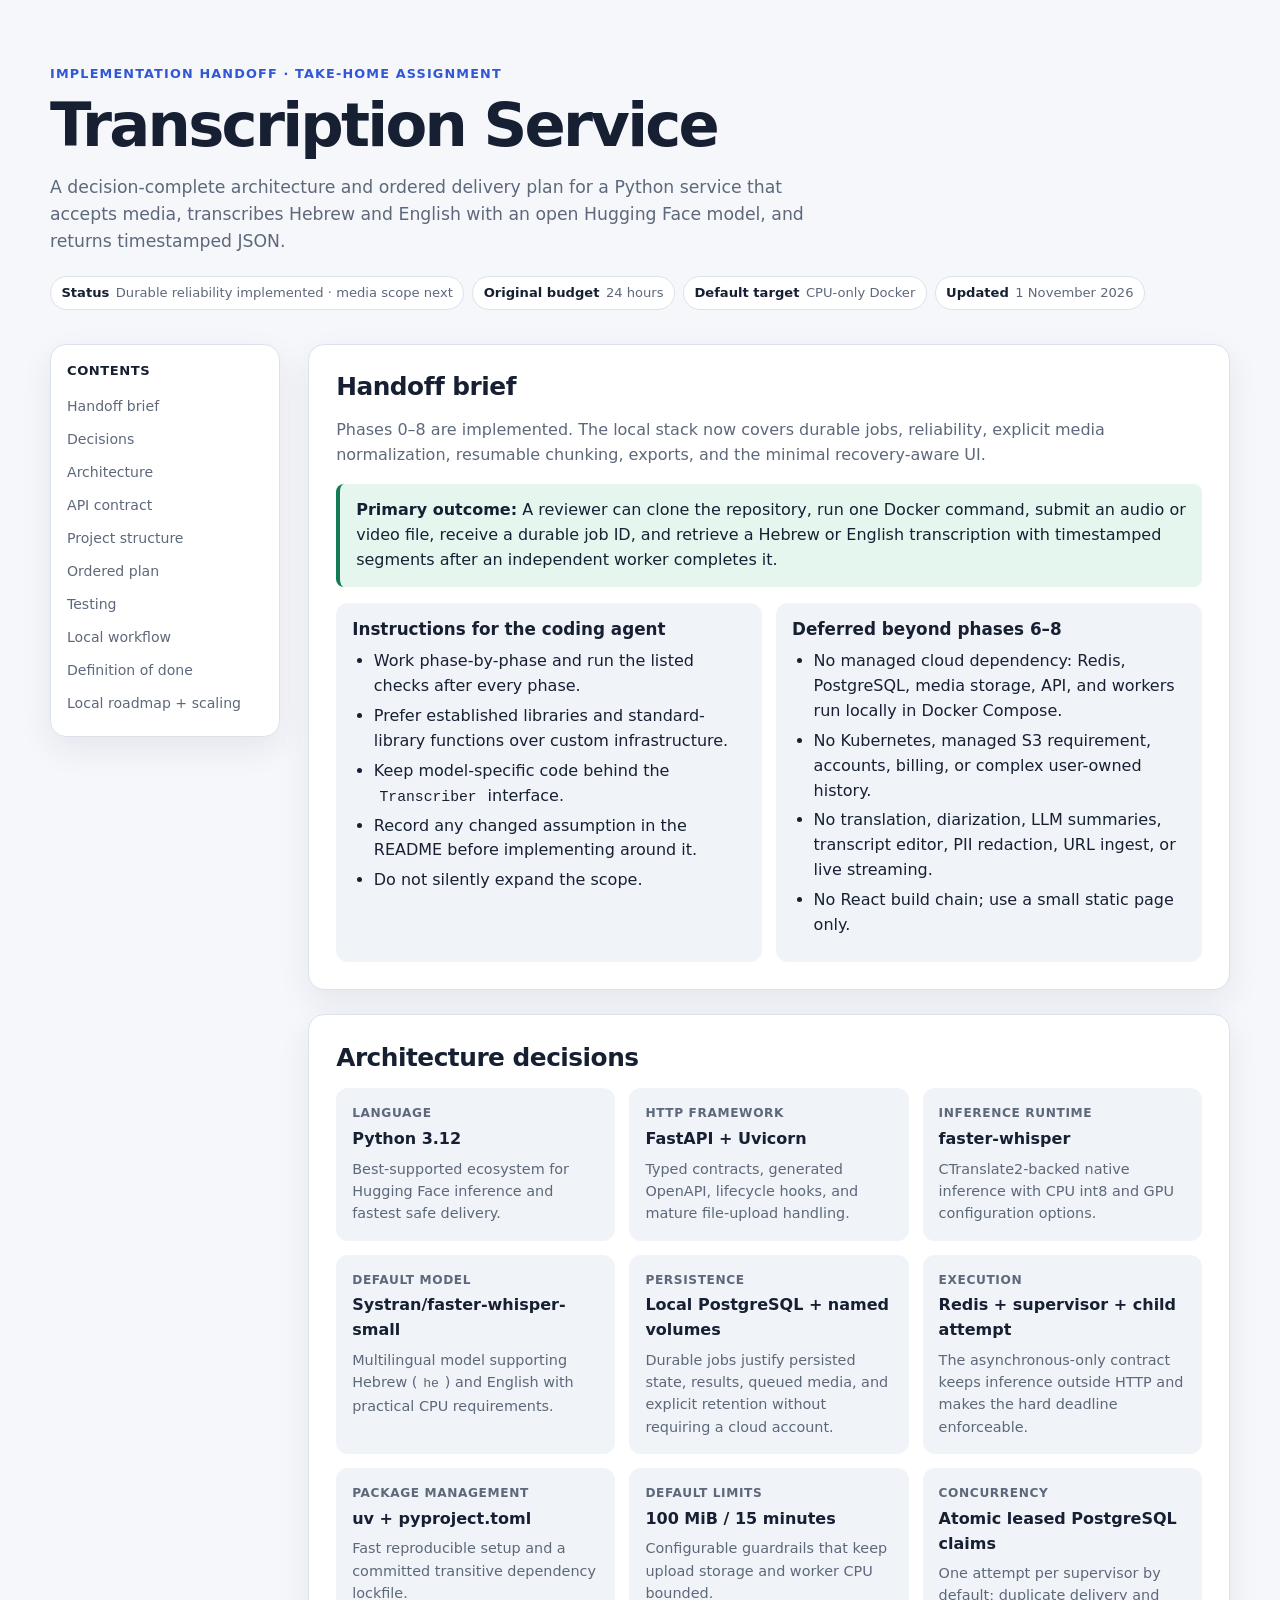
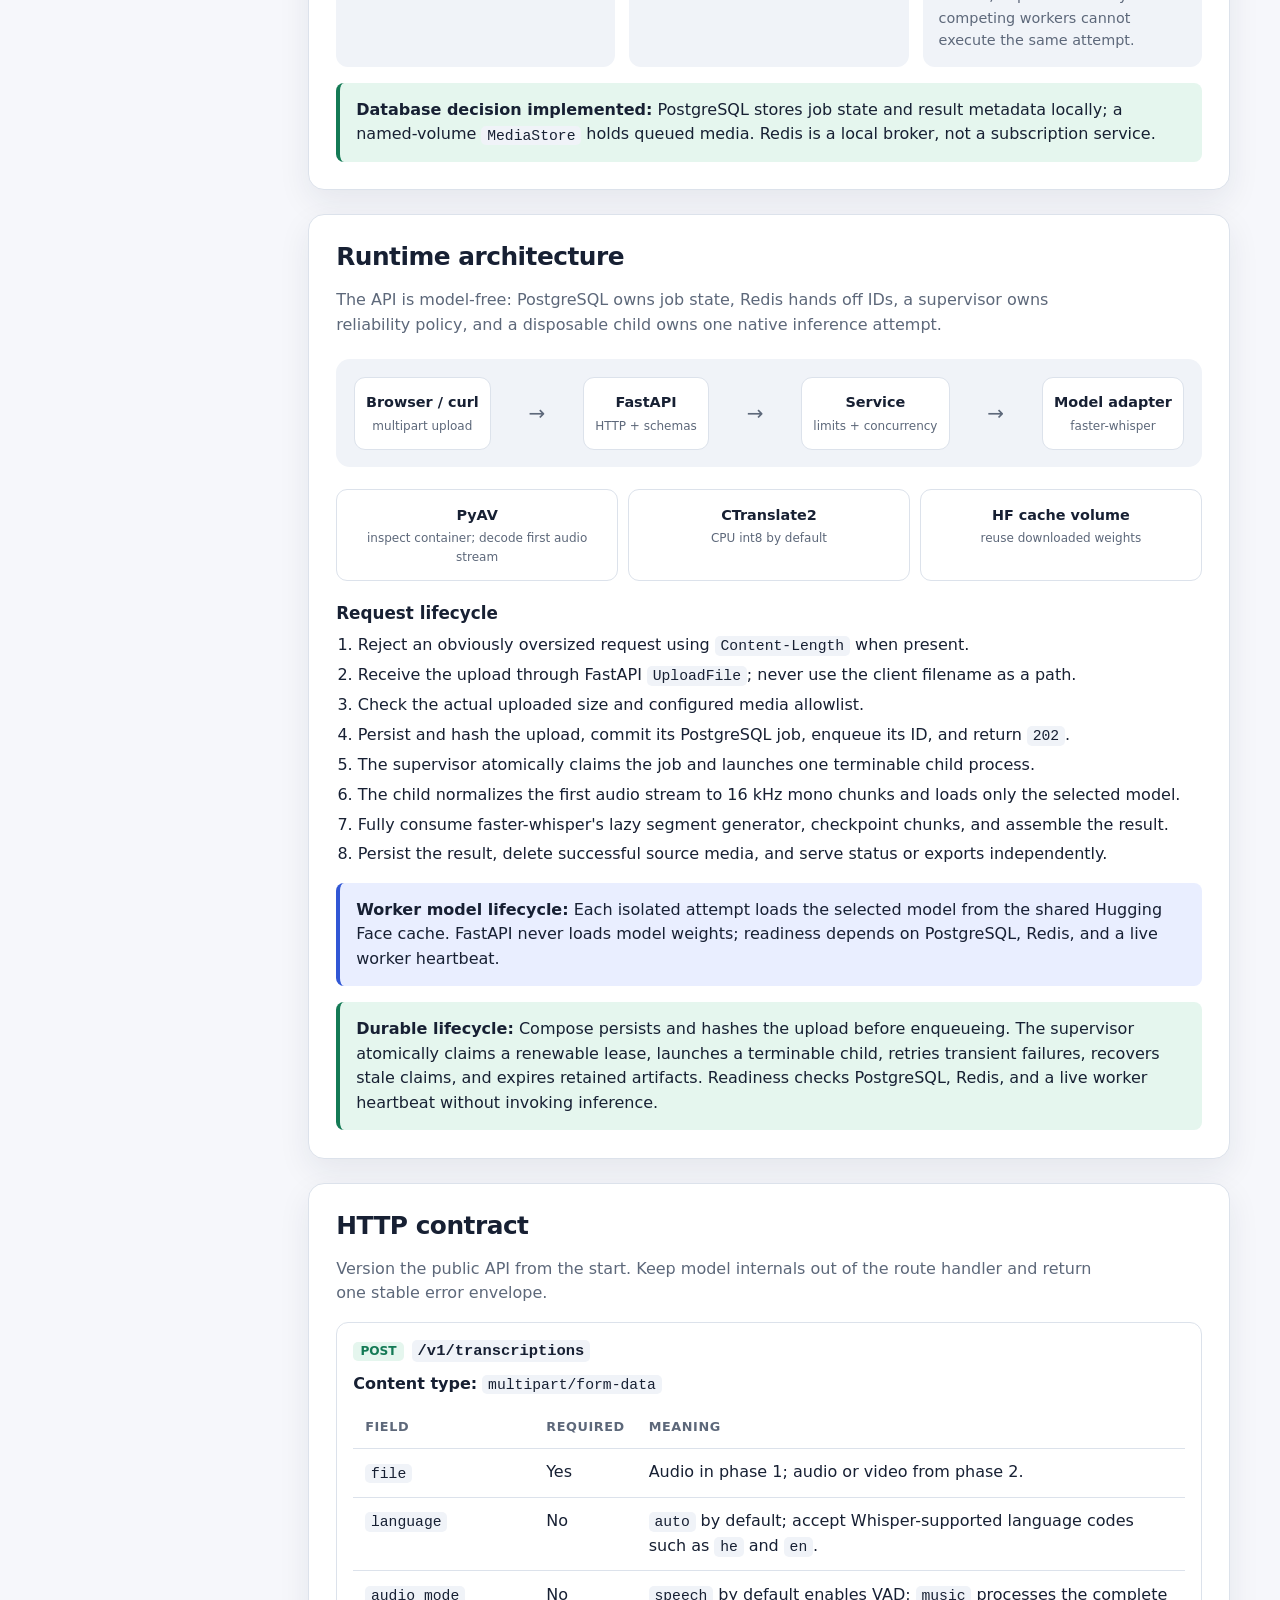
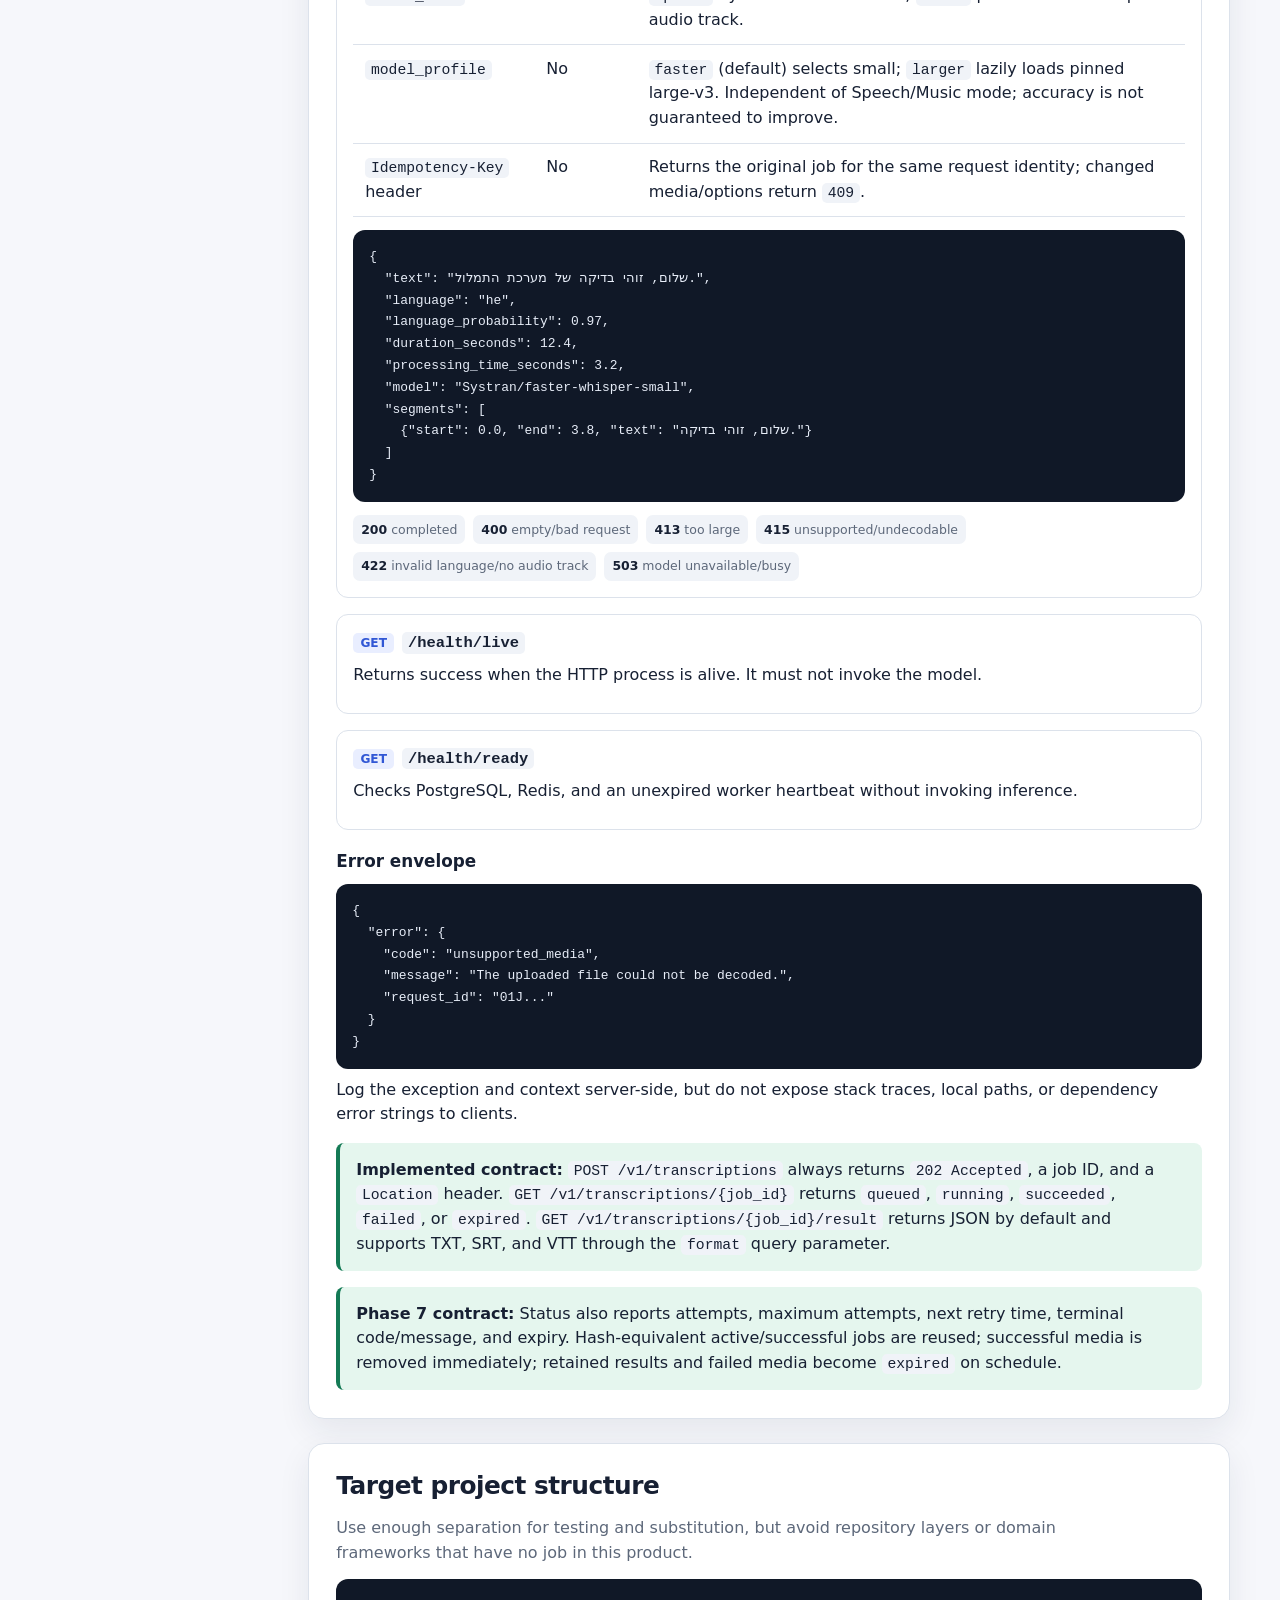
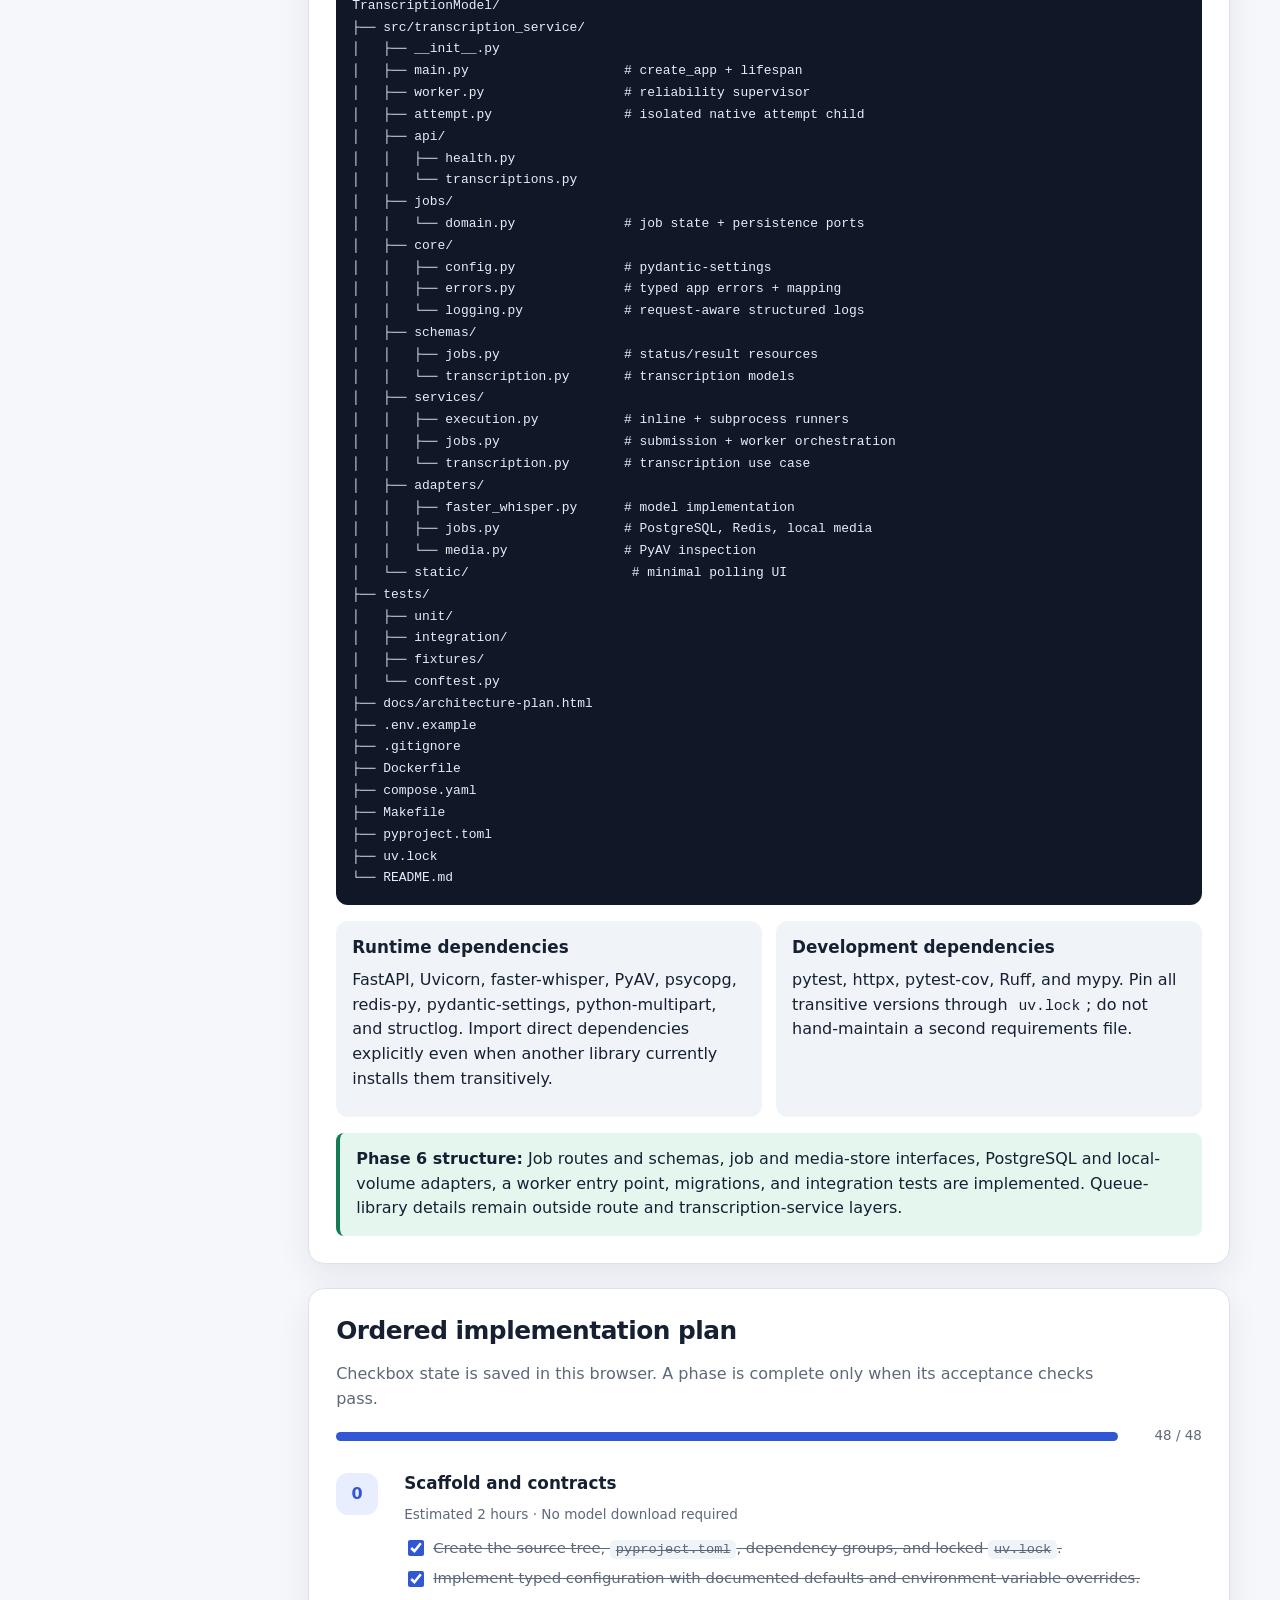
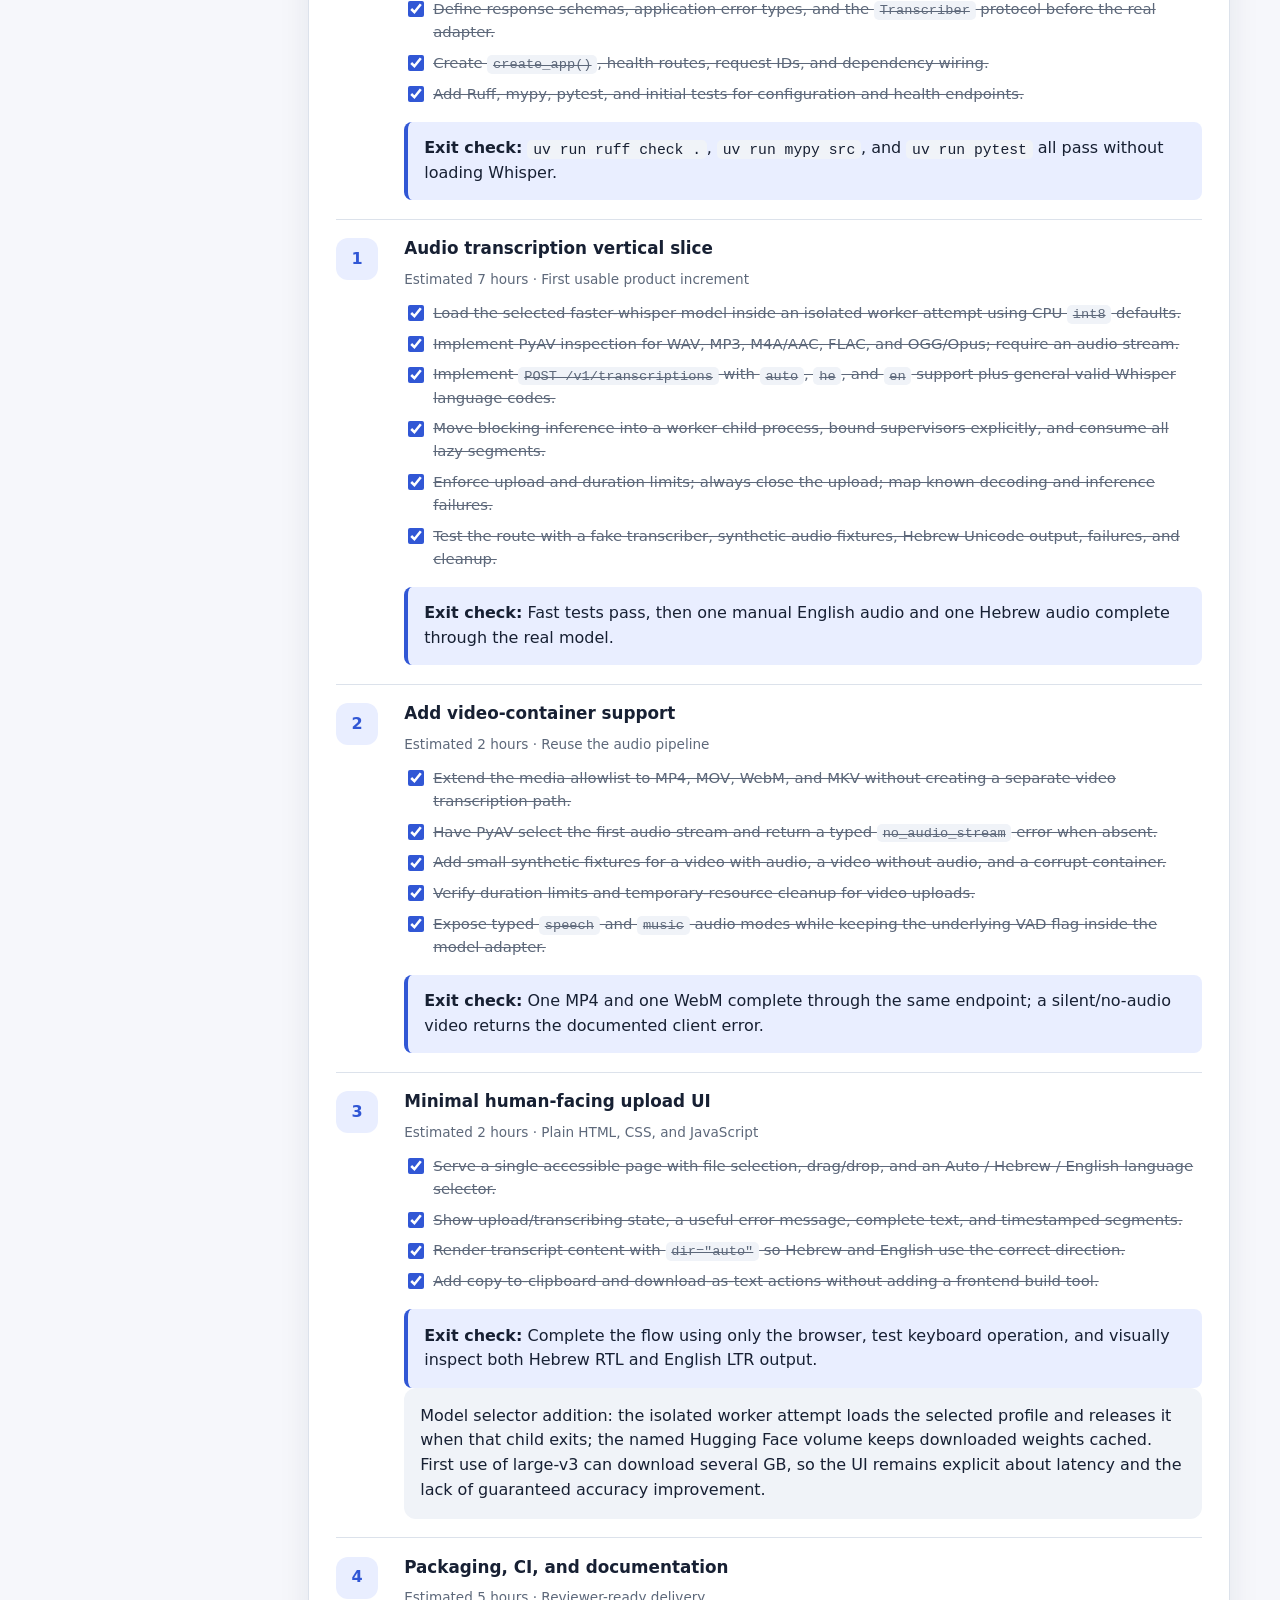
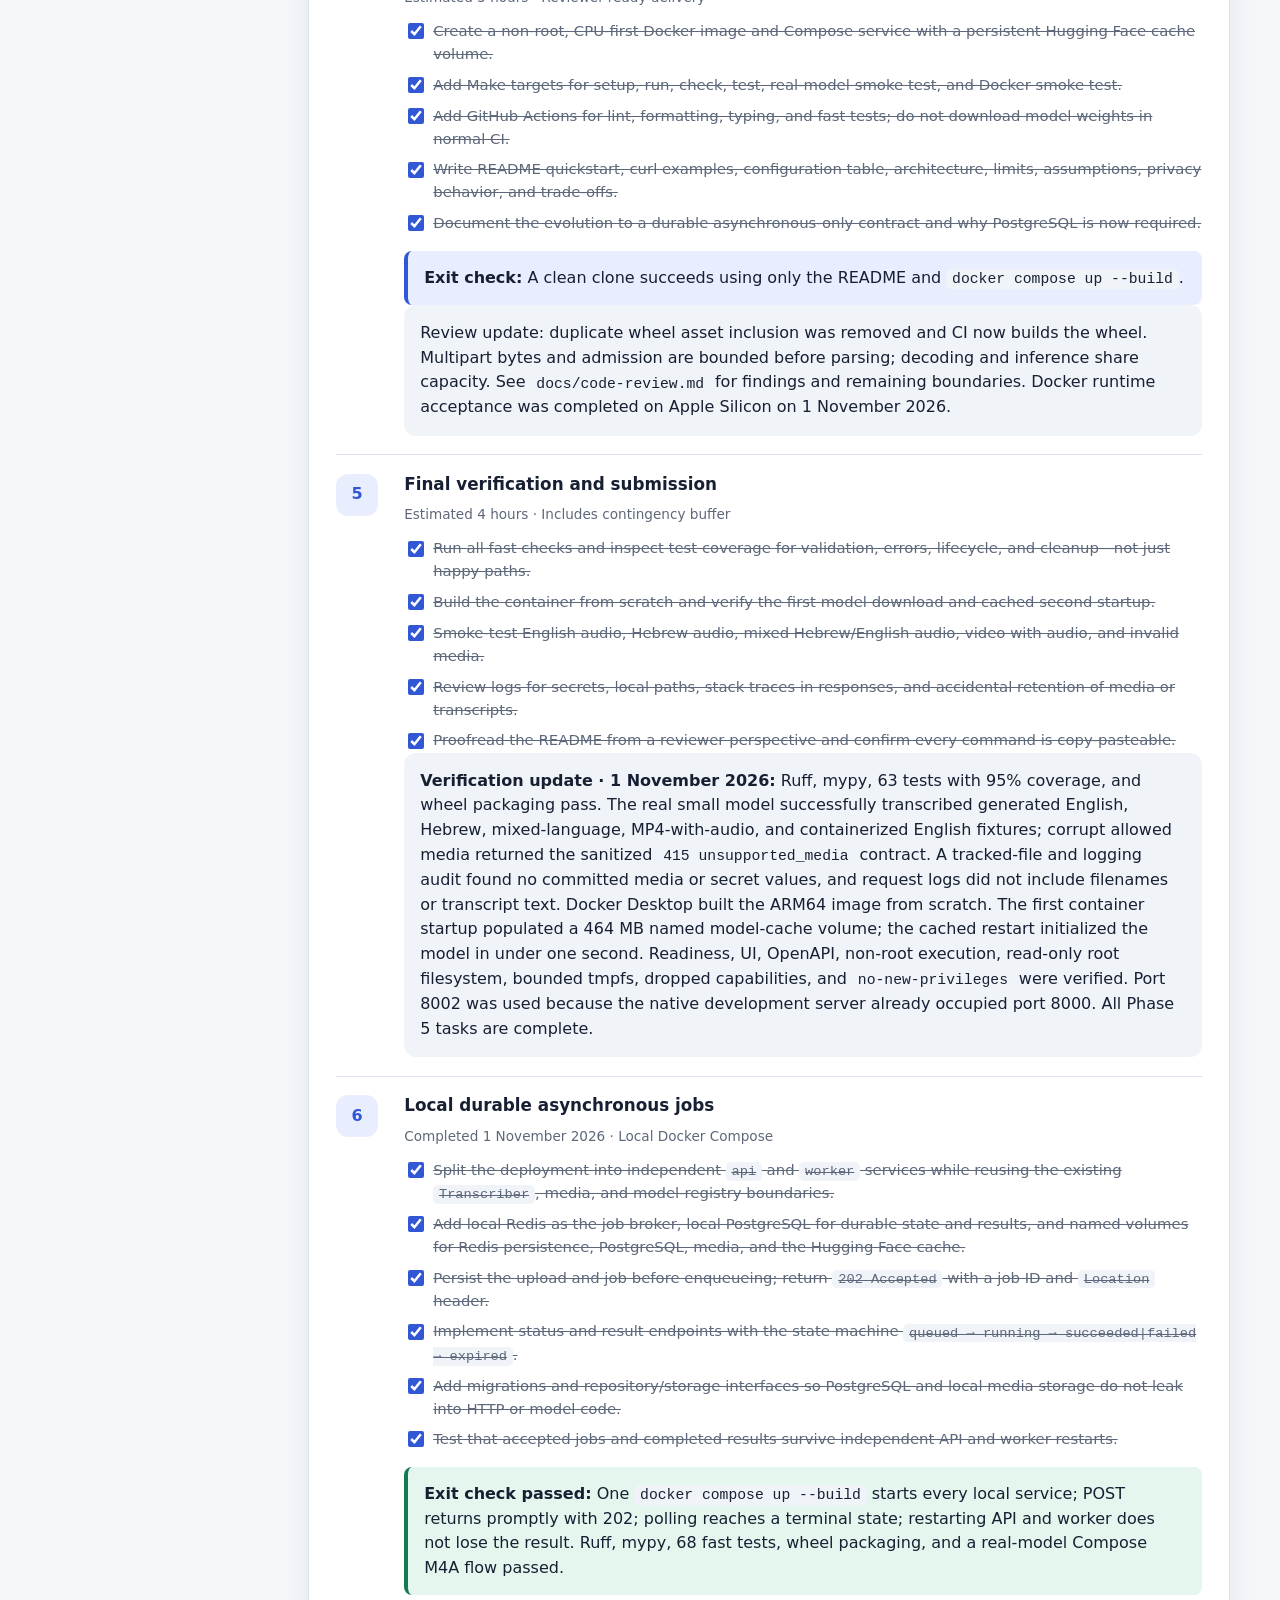
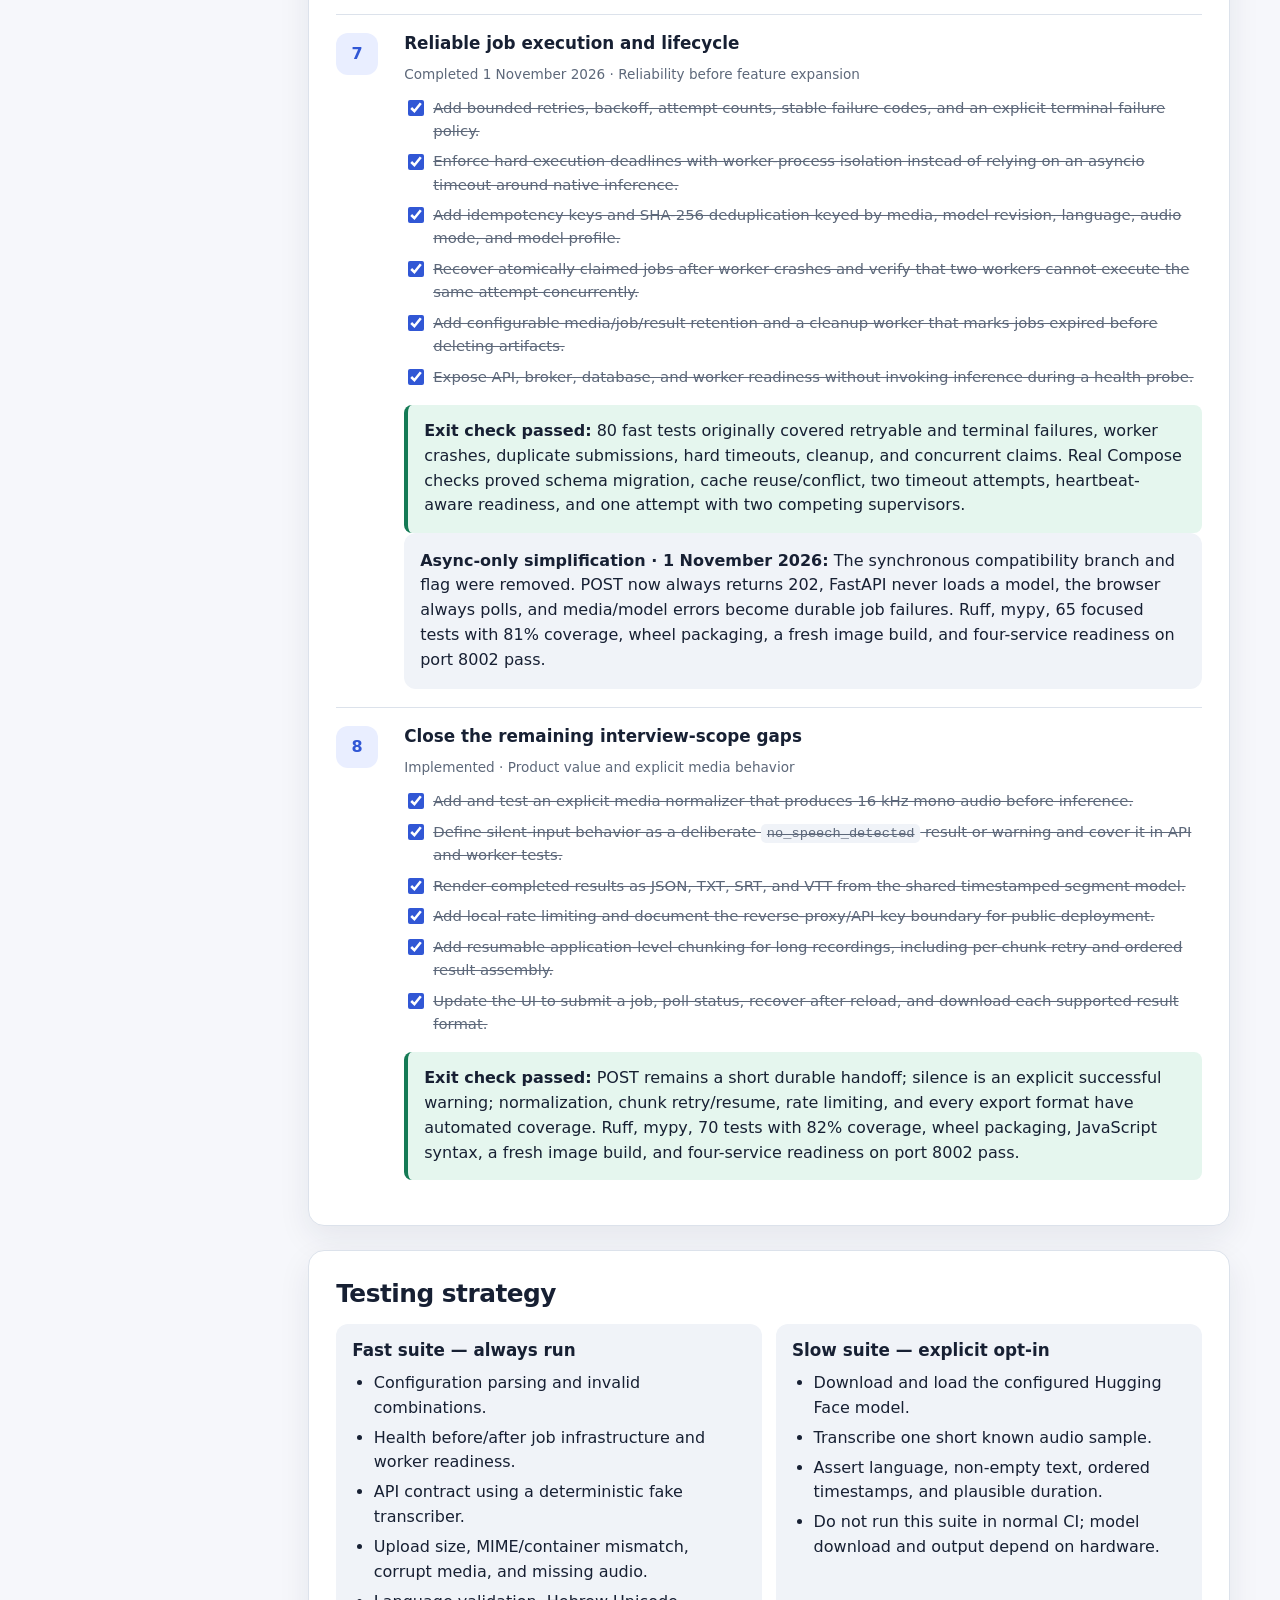
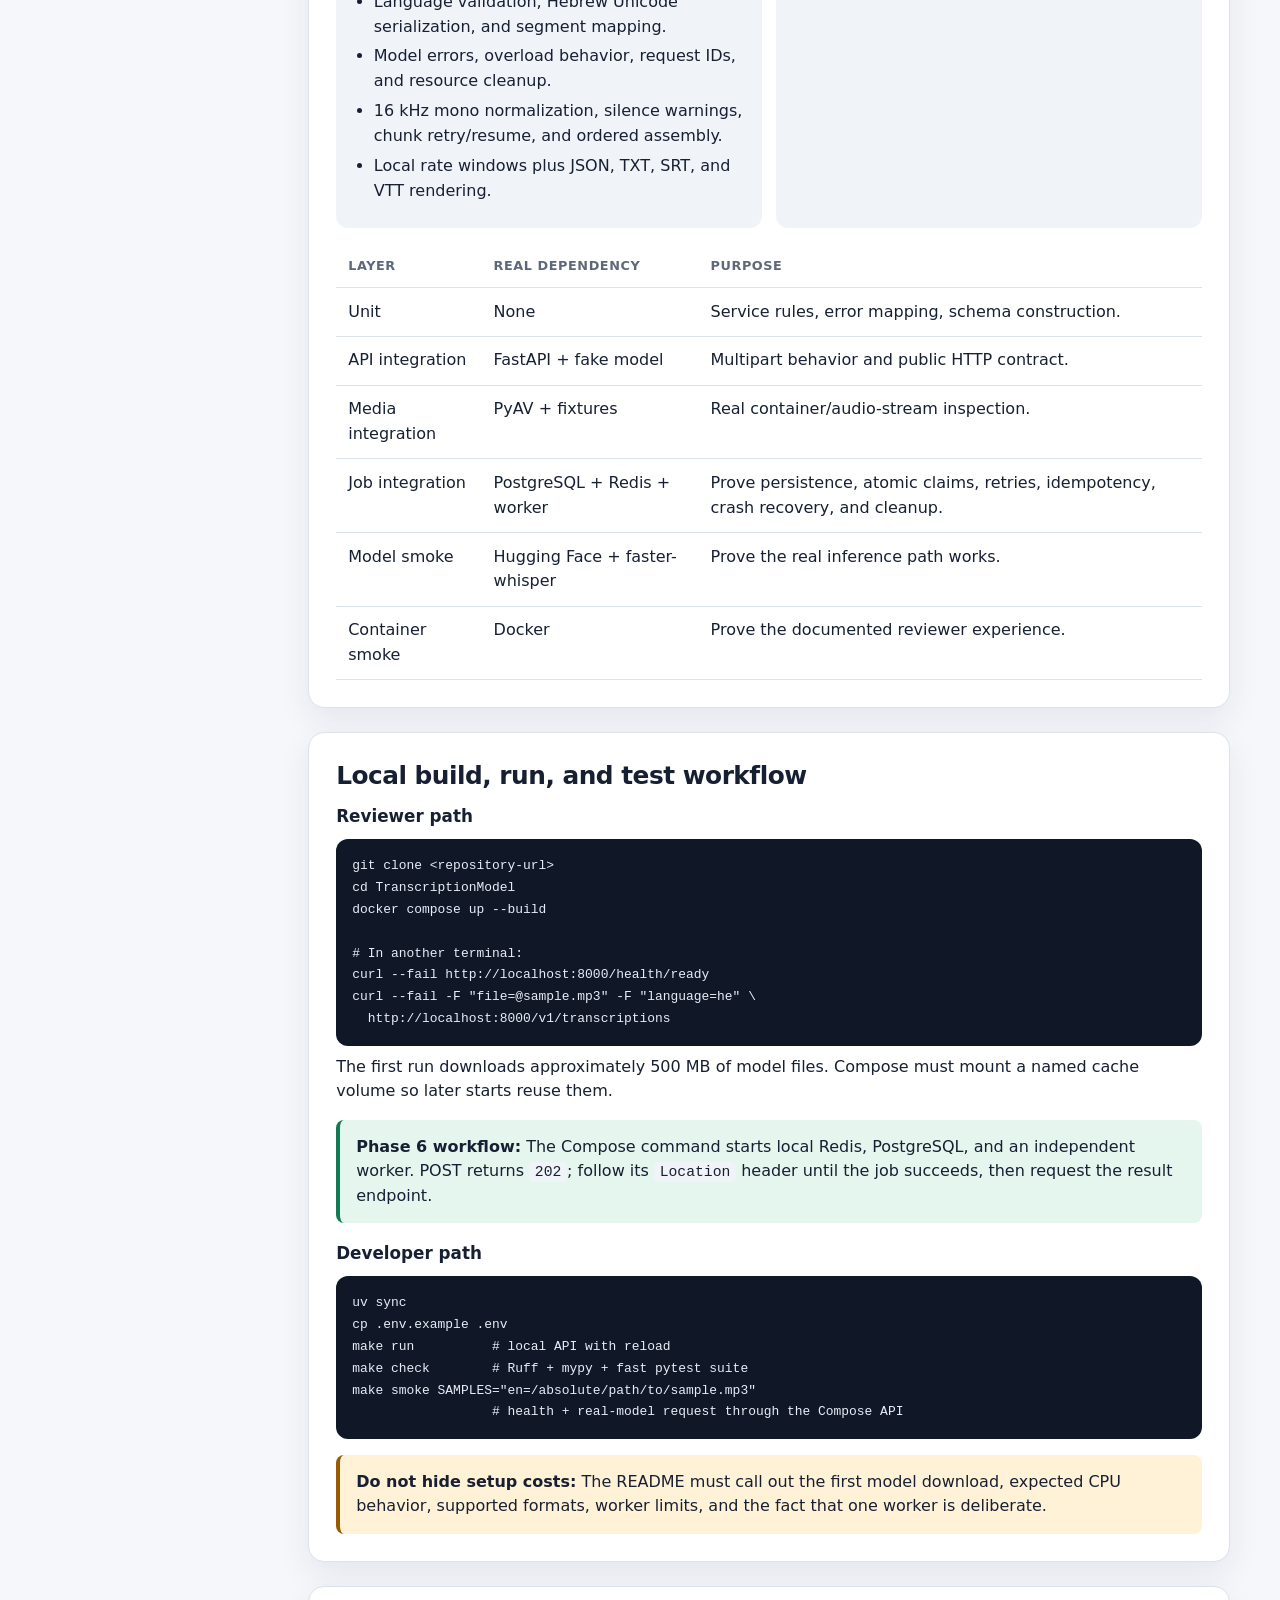
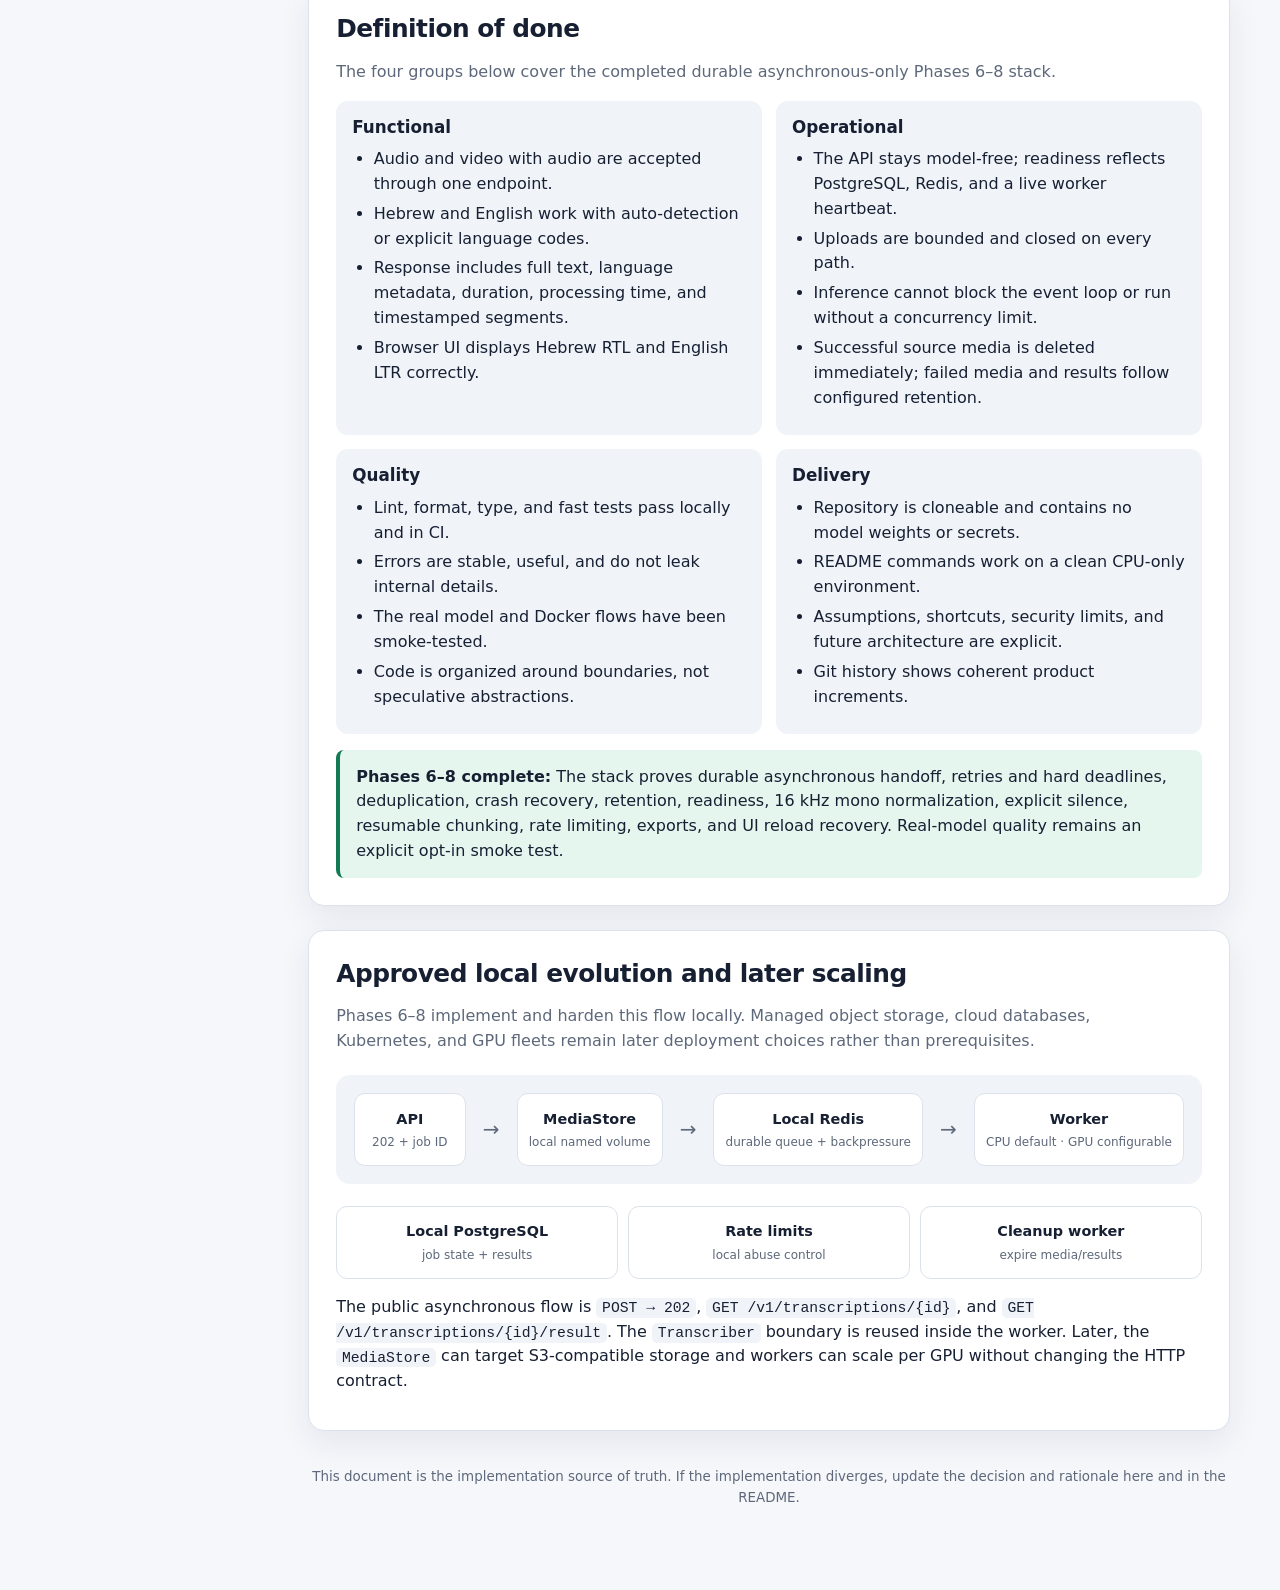
==== commit fe23cbec: "feat: complete async-only transcription phase 8" ====
--- a/docs/architecture-plan.html
+++ b/docs/architecture-plan.html
@@ -282,7 +282,7 @@
       <main>
         <section id="brief">
           <h2>Handoff brief</h2>
-          <p class="section-intro">Phases 0–7 are implemented. Phase 8 remains ordered work to close the remaining interview-scope media and product gaps.</p>
+          <p class="section-intro">Phases 0–8 are implemented. The local stack now covers durable jobs, reliability, explicit media normalization, resumable chunking, exports, and the minimal recovery-aware UI.</p>
           <div class="callout success"><strong>Primary outcome:</strong> A reviewer can clone the repository, run one Docker command, submit an audio or video file, receive a durable job ID, and retrieve a Hebrew or English transcription with timestamped segments after an independent worker completes it.</div>
           <div class="grid">
             <div class="note">
@@ -315,9 +315,9 @@
             <div class="decision"><div class="label">Inference runtime</div><div class="value">faster-whisper</div><div class="reason">CTranslate2-backed native inference with CPU int8 and GPU configuration options.</div></div>
             <div class="decision"><div class="label">Default model</div><div class="value">Systran/faster-whisper-small</div><div class="reason">Multilingual model supporting Hebrew (<code>he</code>) and English with practical CPU requirements.</div></div>
             <div class="decision"><div class="label">Persistence</div><div class="value">Local PostgreSQL + named volumes</div><div class="reason">Durable jobs justify persisted state, results, queued media, and explicit retention without requiring a cloud account.</div></div>
-            <div class="decision"><div class="label">Execution</div><div class="value">Redis + supervisor + child attempt</div><div class="reason">Compose keeps inference outside HTTP and makes the hard deadline enforceable; native mode retains the synchronous development path.</div></div>
+            <div class="decision"><div class="label">Execution</div><div class="value">Redis + supervisor + child attempt</div><div class="reason">The asynchronous-only contract keeps inference outside HTTP and makes the hard deadline enforceable.</div></div>
             <div class="decision"><div class="label">Package management</div><div class="value">uv + pyproject.toml</div><div class="reason">Fast reproducible setup and a committed transitive dependency lockfile.</div></div>
-            <div class="decision"><div class="label">Default limits</div><div class="value">100 MiB / 15 minutes</div><div class="reason">Configurable guardrails that keep synchronous CPU requests bounded.</div></div>
+            <div class="decision"><div class="label">Default limits</div><div class="value">100 MiB / 15 minutes</div><div class="reason">Configurable guardrails that keep upload storage and worker CPU bounded.</div></div>
             <div class="decision"><div class="label">Concurrency</div><div class="value">Atomic leased PostgreSQL claims</div><div class="reason">One attempt per supervisor by default; duplicate delivery and competing workers cannot execute the same attempt.</div></div>
           </div>
           <div class="callout success"><strong>Database decision implemented:</strong> PostgreSQL stores job state and result metadata locally; a named-volume <code>MediaStore</code> holds queued media. Redis is a local broker, not a subscription service.</div>
@@ -325,7 +325,7 @@
 
         <section id="architecture">
           <h2>Runtime architecture</h2>
-          <p class="section-intro">Native mode owns a loaded model in FastAPI. Compose keeps HTTP model-free: PostgreSQL owns job state, Redis hands off IDs, a supervisor owns reliability policy, and a disposable child owns one native inference attempt.</p>
+          <p class="section-intro">The API is model-free: PostgreSQL owns job state, Redis hands off IDs, a supervisor owns reliability policy, and a disposable child owns one native inference attempt.</p>
           <div class="architecture" role="img" aria-label="Client uploads multipart media to FastAPI, which validates it, passes it to a transcription service, then to the faster-whisper adapter and Hugging Face model, returning JSON.">
             <div class="node"><strong>Browser / curl</strong><span>multipart upload</span></div>
             <div class="arrow" aria-hidden="true">→</div>
@@ -346,14 +346,14 @@
             <li>Reject an obviously oversized request using <code>Content-Length</code> when present.</li>
             <li>Receive the upload through FastAPI <code>UploadFile</code>; never use the client filename as a path.</li>
             <li>Check the actual uploaded size and configured media allowlist.</li>
-            <li>Use PyAV to verify the container is readable and contains at least one audio stream; reset the file position afterward.</li>
-            <li>Acquire the inference semaphore with a configurable queue timeout.</li>
-            <li>Run blocking model inference in an AnyIO worker thread, not on the async event loop.</li>
-            <li>Fully consume faster-whisper's lazy segment generator and map it into application schemas.</li>
-            <li>Return UTF-8 JSON and close the upload in a <code>finally</code> block on success or error.</li>
+            <li>Persist and hash the upload, commit its PostgreSQL job, enqueue its ID, and return <code>202</code>.</li>
+            <li>The supervisor atomically claims the job and launches one terminable child process.</li>
+            <li>The child normalizes the first audio stream to 16 kHz mono chunks and loads only the selected model.</li>
+            <li>Fully consume faster-whisper's lazy segment generator, checkpoint chunks, and assemble the result.</li>
+            <li>Persist the result, delete successful source media, and serve status or exports independently.</li>
           </ol>
 
-          <div class="callout"><strong>Native model lifecycle:</strong> Load the model once in FastAPI's lifespan hook. Readiness is false until loading succeeds. Run a single Uvicorn worker because additional workers duplicate model memory.</div>
+          <div class="callout"><strong>Worker model lifecycle:</strong> Each isolated attempt loads the selected model from the shared Hugging Face cache. FastAPI never loads model weights; readiness depends on PostgreSQL, Redis, and a live worker heartbeat.</div>
           <div class="callout success"><strong>Durable lifecycle:</strong> Compose persists and hashes the upload before enqueueing. The supervisor atomically claims a renewable lease, launches a terminable child, retries transient failures, recovers stale claims, and expires retained artifacts. Readiness checks PostgreSQL, Redis, and a live worker heartbeat without invoking inference.</div>
         </section>
 
@@ -401,7 +401,7 @@
           </div>
           <div class="api-card">
             <h3><span class="method get">GET</span><code>/health/ready</code></h3>
-            <p>Native mode requires its model. Asynchronous mode checks PostgreSQL, Redis, and an unexpired worker heartbeat without invoking inference.</p>
+            <p>Checks PostgreSQL, Redis, and an unexpired worker heartbeat without invoking inference.</p>
           </div>
 
           <h3 style="margin-top:1.35rem">Error envelope</h3>
@@ -413,7 +413,7 @@
   }
 }</code></pre>
           <p>Log the exception and context server-side, but do not expose stack traces, local paths, or dependency error strings to clients.</p>
-          <div class="callout success"><strong>Phase 6 contract:</strong> In asynchronous mode, <code>POST /v1/transcriptions</code> returns <code>202 Accepted</code>, a job ID, and a <code>Location</code> header. <code>GET /v1/transcriptions/{job_id}</code> returns <code>queued</code>, <code>running</code>, <code>succeeded</code>, <code>failed</code>, or <code>expired</code>. <code>GET /v1/transcriptions/{job_id}/result</code> returns JSON; TXT, SRT, and VTT remain Phase 8.</div>
+          <div class="callout success"><strong>Implemented contract:</strong> <code>POST /v1/transcriptions</code> always returns <code>202 Accepted</code>, a job ID, and a <code>Location</code> header. <code>GET /v1/transcriptions/{job_id}</code> returns <code>queued</code>, <code>running</code>, <code>succeeded</code>, <code>failed</code>, or <code>expired</code>. <code>GET /v1/transcriptions/{job_id}/result</code> returns JSON by default and supports TXT, SRT, and VTT through the <code>format</code> query parameter.</div>
           <div class="callout success"><strong>Phase 7 contract:</strong> Status also reports attempts, maximum attempts, next retry time, terminal code/message, and expiry. Hash-equivalent active/successful jobs are reused; successful media is removed immediately; retained results and failed media become <code>expired</code> on schedule.</div>
         </section>
 
@@ -498,10 +498,10 @@
               <h3>Audio transcription vertical slice</h3>
               <div class="phase-meta">Estimated 7 hours · First usable product increment</div>
               <div class="tasks">
-                <label class="task"><input type="checkbox" data-task="1-1" checked><span>Load <code>Systran/faster-whisper-small</code> once during lifespan using CPU <code>int8</code> defaults.</span></label>
+                <label class="task"><input type="checkbox" data-task="1-1" checked><span>Load the selected faster-whisper model inside an isolated worker attempt using CPU <code>int8</code> defaults.</span></label>
                 <label class="task"><input type="checkbox" data-task="1-2" checked><span>Implement PyAV inspection for WAV, MP3, M4A/AAC, FLAC, and OGG/Opus; require an audio stream.</span></label>
                 <label class="task"><input type="checkbox" data-task="1-3" checked><span>Implement <code>POST /v1/transcriptions</code> with <code>auto</code>, <code>he</code>, and <code>en</code> support plus general valid Whisper language codes.</span></label>
-                <label class="task"><input type="checkbox" data-task="1-4" checked><span>Move blocking inference to a worker thread, limit concurrency with a semaphore, and consume all lazy segments.</span></label>
+                <label class="task"><input type="checkbox" data-task="1-4" checked><span>Move blocking inference into a worker child process, bound supervisors explicitly, and consume all lazy segments.</span></label>
                 <label class="task"><input type="checkbox" data-task="1-5" checked><span>Enforce upload and duration limits; always close the upload; map known decoding and inference failures.</span></label>
                 <label class="task"><input type="checkbox" data-task="1-6" checked><span>Test the route with a fake transcriber, synthetic audio fixtures, Hebrew Unicode output, failures, and cleanup.</span></label>
               </div>
@@ -537,7 +537,7 @@
                 <label class="task"><input type="checkbox" data-task="3-4" checked><span>Add copy-to-clipboard and download-as-text actions without adding a frontend build tool.</span></label>
               </div>
               <div class="callout"><strong>Exit check:</strong> Complete the flow using only the browser, test keyboard operation, and visually inspect both Hebrew RTL and English LTR output.</div>
-              <div class="note">Model selector addition: small remains loaded at startup. Large-v3 loads once on first selection inside the shared inference limit, then remains cached. At most two models reside in memory per process. First use can download several GB; keep the UI explicit about latency and the lack of guaranteed accuracy improvement.</div>
+              <div class="note">Model selector addition: the isolated worker attempt loads the selected profile and releases it when that child exits; the named Hugging Face volume keeps downloaded weights cached. First use of large-v3 can download several GB, so the UI remains explicit about latency and the lack of guaranteed accuracy improvement.</div>
             </div>
           </article>
 
@@ -551,7 +551,7 @@
                 <label class="task"><input type="checkbox" data-task="4-2" checked><span>Add Make targets for setup, run, check, test, real-model smoke test, and Docker smoke test.</span></label>
                 <label class="task"><input type="checkbox" data-task="4-3" checked><span>Add GitHub Actions for lint, formatting, typing, and fast tests; do not download model weights in normal CI.</span></label>
                 <label class="task"><input type="checkbox" data-task="4-4" checked><span>Write README quickstart, curl examples, configuration table, architecture, limits, assumptions, privacy behavior, and trade-offs.</span></label>
-                <label class="task"><input type="checkbox" data-task="4-5" checked><span>Document the asynchronous production evolution and why the take-home version intentionally has no database.</span></label>
+                <label class="task"><input type="checkbox" data-task="4-5" checked><span>Document the evolution to a durable asynchronous-only contract and why PostgreSQL is now required.</span></label>
               </div>
               <div class="callout"><strong>Exit check:</strong> A clean clone succeeds using only the README and <code>docker compose up --build</code>.</div>
               <div class="note">Review update: duplicate wheel asset inclusion was removed and CI now builds the wheel. Multipart bytes and admission are bounded before parsing; decoding and inference share capacity. See <code>docs/code-review.md</code> for findings and remaining boundaries. Docker runtime acceptance was completed on Apple Silicon on 1 November 2026.</div>
@@ -604,7 +604,8 @@
                 <label class="task"><input type="checkbox" data-task="7-5" checked><span>Add configurable media/job/result retention and a cleanup worker that marks jobs expired before deleting artifacts.</span></label>
                 <label class="task"><input type="checkbox" data-task="7-6" checked><span>Expose API, broker, database, and worker readiness without invoking inference during a health probe.</span></label>
               </div>
-              <div class="callout success"><strong>Exit check passed:</strong> 80 fast tests cover retryable and terminal failures, worker crashes, duplicate submissions, hard timeouts, cleanup, and concurrent claims. Real Compose checks proved schema migration, cache reuse/conflict, two timeout attempts, heartbeat-aware readiness, and one attempt with two competing supervisors.</div>
+              <div class="callout success"><strong>Exit check passed:</strong> 80 fast tests originally covered retryable and terminal failures, worker crashes, duplicate submissions, hard timeouts, cleanup, and concurrent claims. Real Compose checks proved schema migration, cache reuse/conflict, two timeout attempts, heartbeat-aware readiness, and one attempt with two competing supervisors.</div>
+              <div class="note"><strong>Async-only simplification · 1 November 2026:</strong> The synchronous compatibility branch and flag were removed. POST now always returns 202, FastAPI never loads a model, the browser always polls, and media/model errors become durable job failures. Ruff, mypy, 65 focused tests with 81% coverage, wheel packaging, a fresh image build, and four-service readiness on port 8002 pass.</div>
             </div>
           </article>
 
@@ -612,16 +613,16 @@
             <div class="phase-number">8</div>
             <div>
               <h3>Close the remaining interview-scope gaps</h3>
-              <div class="phase-meta">After phase 7 · Product value and explicit media behavior</div>
+              <div class="phase-meta">Implemented · Product value and explicit media behavior</div>
               <div class="tasks">
-                <label class="task"><input type="checkbox" data-task="8-1"><span>Add and test an explicit media normalizer that produces 16 kHz mono audio before inference.</span></label>
-                <label class="task"><input type="checkbox" data-task="8-2"><span>Define silent-input behavior as a deliberate <code>no_speech_detected</code> result or warning and cover it in API and worker tests.</span></label>
-                <label class="task"><input type="checkbox" data-task="8-3"><span>Render completed results as JSON, TXT, SRT, and VTT from the shared timestamped segment model.</span></label>
-                <label class="task"><input type="checkbox" data-task="8-4"><span>Add local rate limiting and document the reverse-proxy/API-key boundary for public deployment.</span></label>
-                <label class="task"><input type="checkbox" data-task="8-5"><span>Add resumable application-level chunking for long recordings, including per-chunk retry and ordered result assembly.</span></label>
-                <label class="task"><input type="checkbox" data-task="8-6"><span>Update the UI to submit a job, poll status, recover after reload, and download each supported result format.</span></label>
+                <label class="task"><input type="checkbox" data-task="8-1" checked><span>Add and test an explicit media normalizer that produces 16 kHz mono audio before inference.</span></label>
+                <label class="task"><input type="checkbox" data-task="8-2" checked><span>Define silent-input behavior as a deliberate <code>no_speech_detected</code> result or warning and cover it in API and worker tests.</span></label>
+                <label class="task"><input type="checkbox" data-task="8-3" checked><span>Render completed results as JSON, TXT, SRT, and VTT from the shared timestamped segment model.</span></label>
+                <label class="task"><input type="checkbox" data-task="8-4" checked><span>Add local rate limiting and document the reverse-proxy/API-key boundary for public deployment.</span></label>
+                <label class="task"><input type="checkbox" data-task="8-5" checked><span>Add resumable application-level chunking for long recordings, including per-chunk retry and ordered result assembly.</span></label>
+                <label class="task"><input type="checkbox" data-task="8-6" checked><span>Update the UI to submit a job, poll status, recover after reload, and download each supported result format.</span></label>
               </div>
-              <div class="callout"><strong>Exit check:</strong> A long-file browser upload completes without holding one HTTP request open; silence is unambiguous; normalized media and every export format have automated tests.</div>
+              <div class="callout success"><strong>Exit check passed:</strong> POST remains a short durable handoff; silence is an explicit successful warning; normalization, chunk retry/resume, rate limiting, and every export format have automated coverage. Ruff, mypy, 70 tests with 82% coverage, wheel packaging, JavaScript syntax, a fresh image build, and four-service readiness on port 8002 pass.</div>
             </div>
           </article>
         </section>
@@ -633,11 +634,13 @@
               <h3>Fast suite — always run</h3>
               <ul>
                 <li>Configuration parsing and invalid combinations.</li>
-                <li>Health before/after model readiness.</li>
+                <li>Health before/after job infrastructure and worker readiness.</li>
                 <li>API contract using a deterministic fake transcriber.</li>
                 <li>Upload size, MIME/container mismatch, corrupt media, and missing audio.</li>
                 <li>Language validation, Hebrew Unicode serialization, and segment mapping.</li>
                 <li>Model errors, overload behavior, request IDs, and resource cleanup.</li>
+                <li>16 kHz mono normalization, silence warnings, chunk retry/resume, and ordered assembly.</li>
+                <li>Local rate windows plus JSON, TXT, SRT, and VTT rendering.</li>
               </ul>
             </div>
             <div class="note">
@@ -683,13 +686,13 @@
 make run          # local API with reload
 make check        # Ruff + mypy + fast pytest suite
 make smoke SAMPLES="en=/absolute/path/to/sample.mp3"
-                  # health + real-model request through the in-process API</code></pre>
-          <div class="callout warning"><strong>Do not hide setup costs:</strong> The README must call out the first model download, expected CPU behavior, supported formats, synchronous limits, and the fact that one worker is deliberate.</div>
+                  # health + real-model request through the Compose API</code></pre>
+          <div class="callout warning"><strong>Do not hide setup costs:</strong> The README must call out the first model download, expected CPU behavior, supported formats, worker limits, and the fact that one worker is deliberate.</div>
         </section>
 
         <section id="done">
           <h2>Definition of done</h2>
-          <p class="section-intro">The four groups below now cover the synchronous release and durable Phases 6–7 stack. Phase 8 adds media/product behavior; planned behavior must not be presented as current behavior.</p>
+          <p class="section-intro">The four groups below cover the completed durable asynchronous-only Phases 6–8 stack.</p>
           <div class="grid">
             <div class="note">
               <h3>Functional</h3>
@@ -703,10 +706,10 @@
             <div class="note">
               <h3>Operational</h3>
               <ul>
-                <li>Model loads once; readiness accurately reflects it.</li>
+                <li>The API stays model-free; readiness reflects PostgreSQL, Redis, and a live worker heartbeat.</li>
                 <li>Uploads are bounded and closed on every path.</li>
                 <li>Inference cannot block the event loop or run without a concurrency limit.</li>
-                <li>No uploaded media or transcript persists after the response.</li>
+                <li>Successful source media is deleted immediately; failed media and results follow configured retention.</li>
               </ul>
             </div>
             <div class="note">
@@ -728,12 +731,12 @@
               </ul>
             </div>
           </div>
-          <div class="callout warning"><strong>Phase 8 is done only when:</strong> 16 kHz mono normalization and silent-input behavior are explicit; JSON, TXT, SRT, and VTT exports pass automated tests; rate limiting and long-file chunking are implemented; and the full local Compose stack passes a clean-clone smoke test. Phases 6–7 already prove durability, UI polling, retries, hard deadlines, deduplication, crash recovery, retention, and readiness.</div>
+          <div class="callout success"><strong>Phases 6–8 complete:</strong> The stack proves durable asynchronous handoff, retries and hard deadlines, deduplication, crash recovery, retention, readiness, 16 kHz mono normalization, explicit silence, resumable chunking, rate limiting, exports, and UI reload recovery. Real-model quality remains an explicit opt-in smoke test.</div>
         </section>
 
         <section id="future">
           <h2>Approved local evolution and later scaling</h2>
-          <p class="section-intro">Phases 6–7 implement and harden this flow locally; Phase 8 expands its media behavior. Managed object storage, cloud databases, Kubernetes, and GPU fleets remain later deployment choices rather than prerequisites.</p>
+          <p class="section-intro">Phases 6–8 implement and harden this flow locally. Managed object storage, cloud databases, Kubernetes, and GPU fleets remain later deployment choices rather than prerequisites.</p>
           <div class="architecture" role="img" aria-label="Client uploads media through an API to a local volume, a local Redis queue sends a job to an inference worker, and status and results are stored in local PostgreSQL.">
             <div class="node"><strong>API</strong><span>202 + job ID</span></div>
             <div class="arrow" aria-hidden="true">→</div>
@@ -745,7 +748,7 @@
           </div>
           <div class="branch">
             <div class="node"><strong>Local PostgreSQL</strong><span>job state + results</span></div>
-            <div class="node future"><strong>Rate limits</strong><span>local abuse control</span></div>
+            <div class="node"><strong>Rate limits</strong><span>local abuse control</span></div>
             <div class="node"><strong>Cleanup worker</strong><span>expire media/results</span></div>
           </div>
           <p style="margin-top:1rem">The public asynchronous flow is <code>POST → 202</code>, <code>GET /v1/transcriptions/{id}</code>, and <code>GET /v1/transcriptions/{id}/result</code>. The <code>Transcriber</code> boundary is reused inside the worker. Later, the <code>MediaStore</code> can target S3-compatible storage and workers can scale per GPU without changing the HTTP contract.</p>
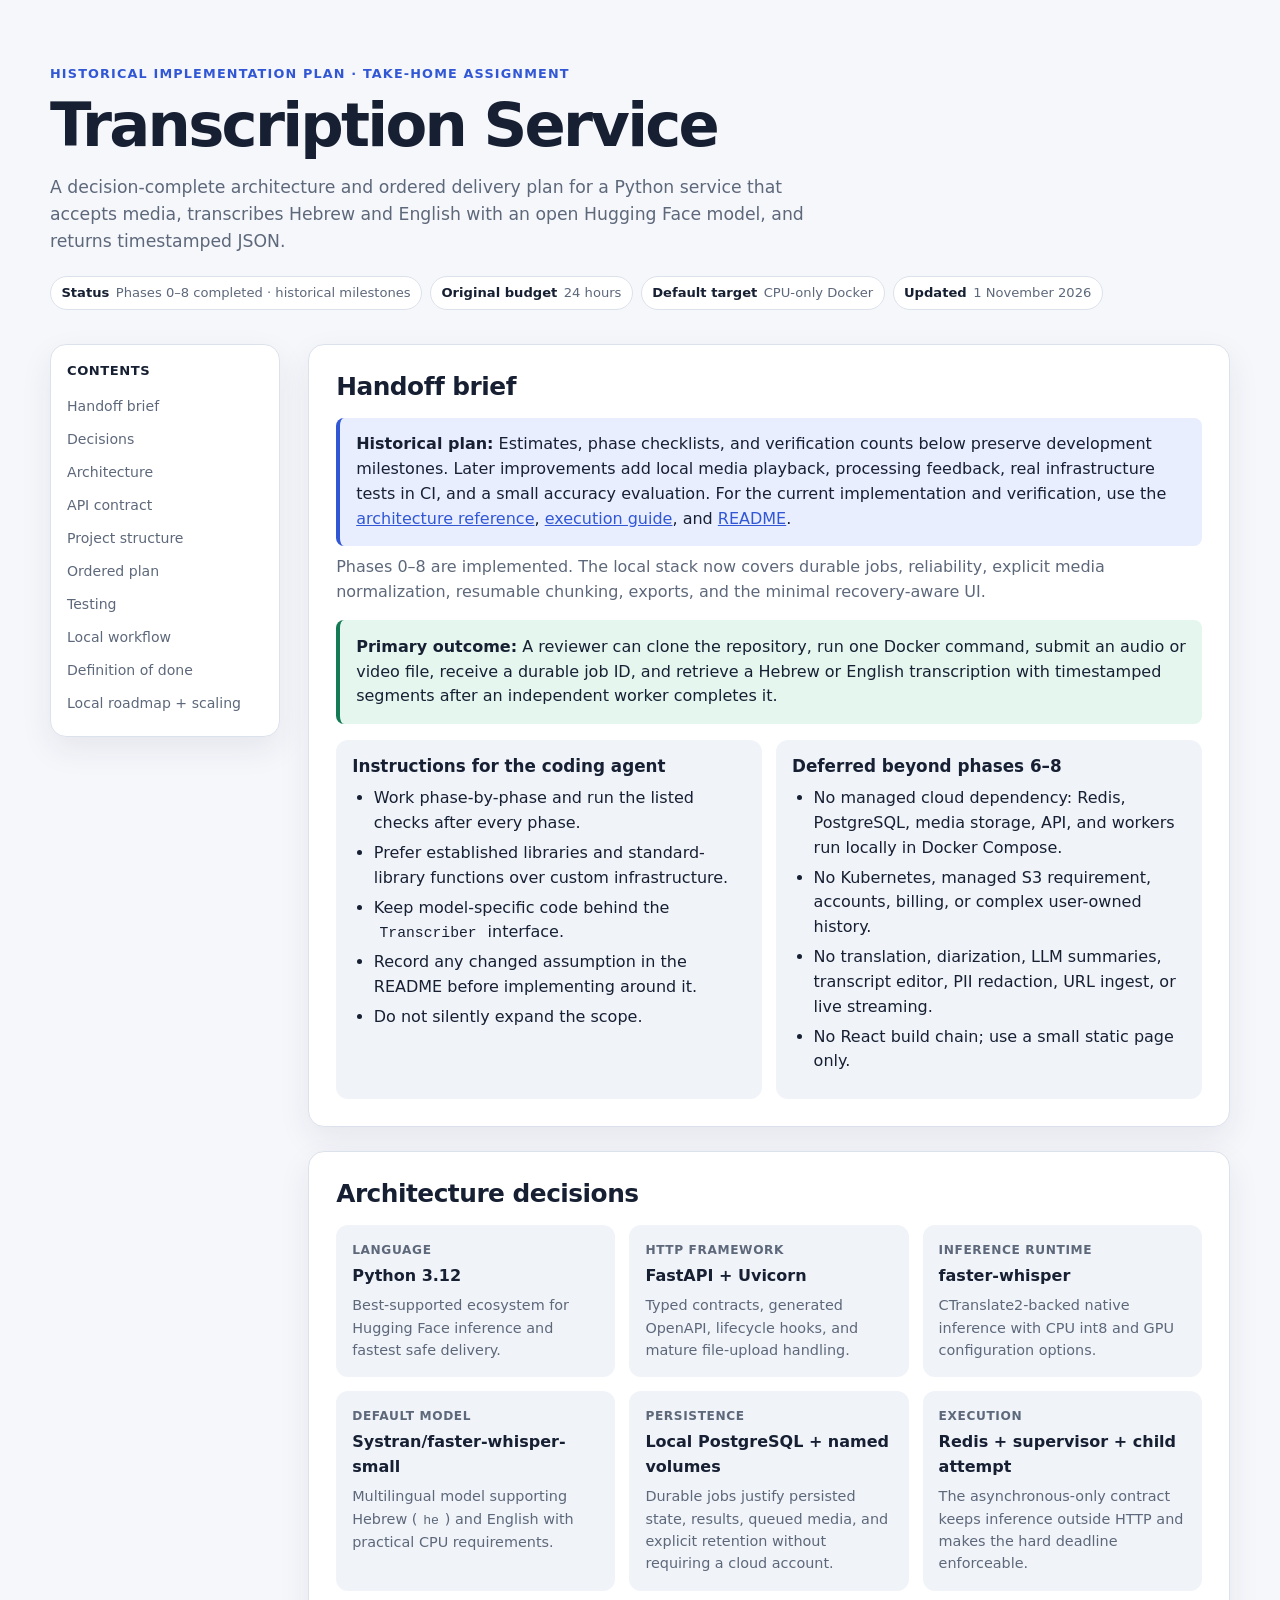
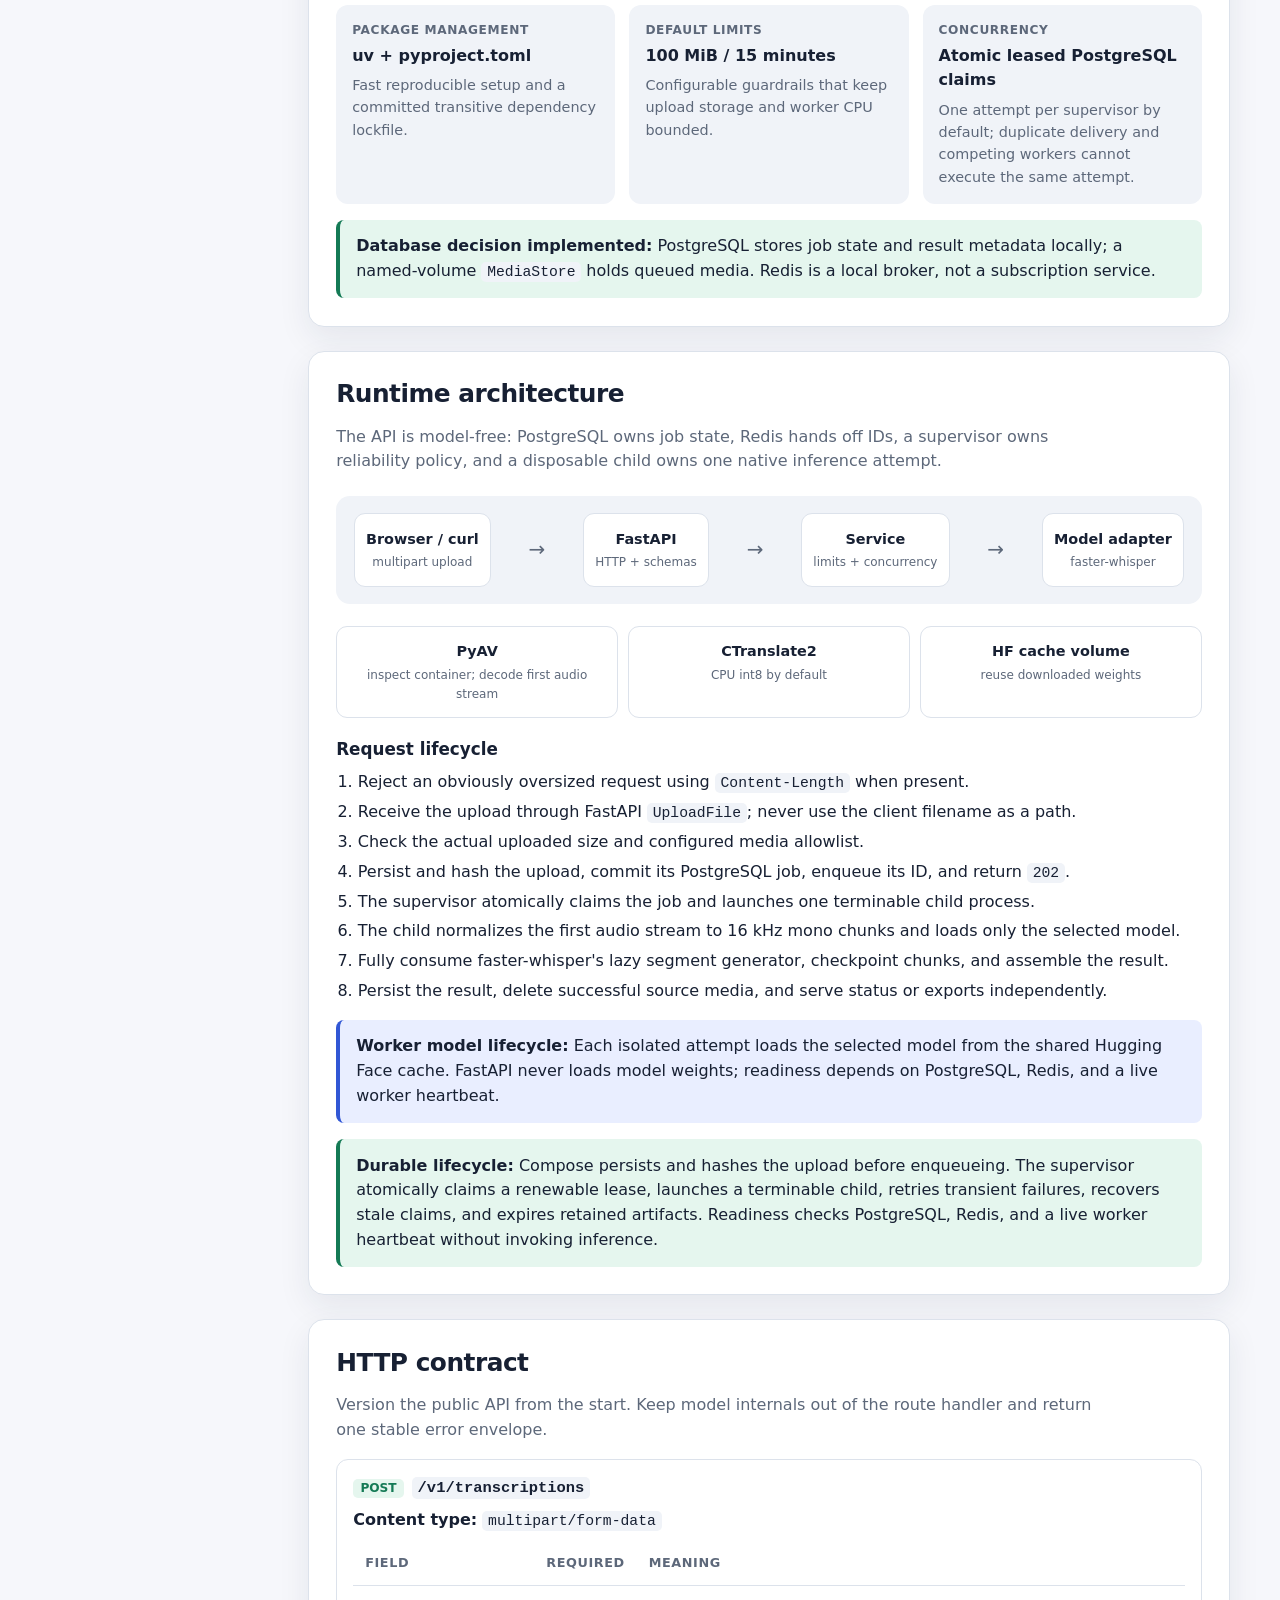
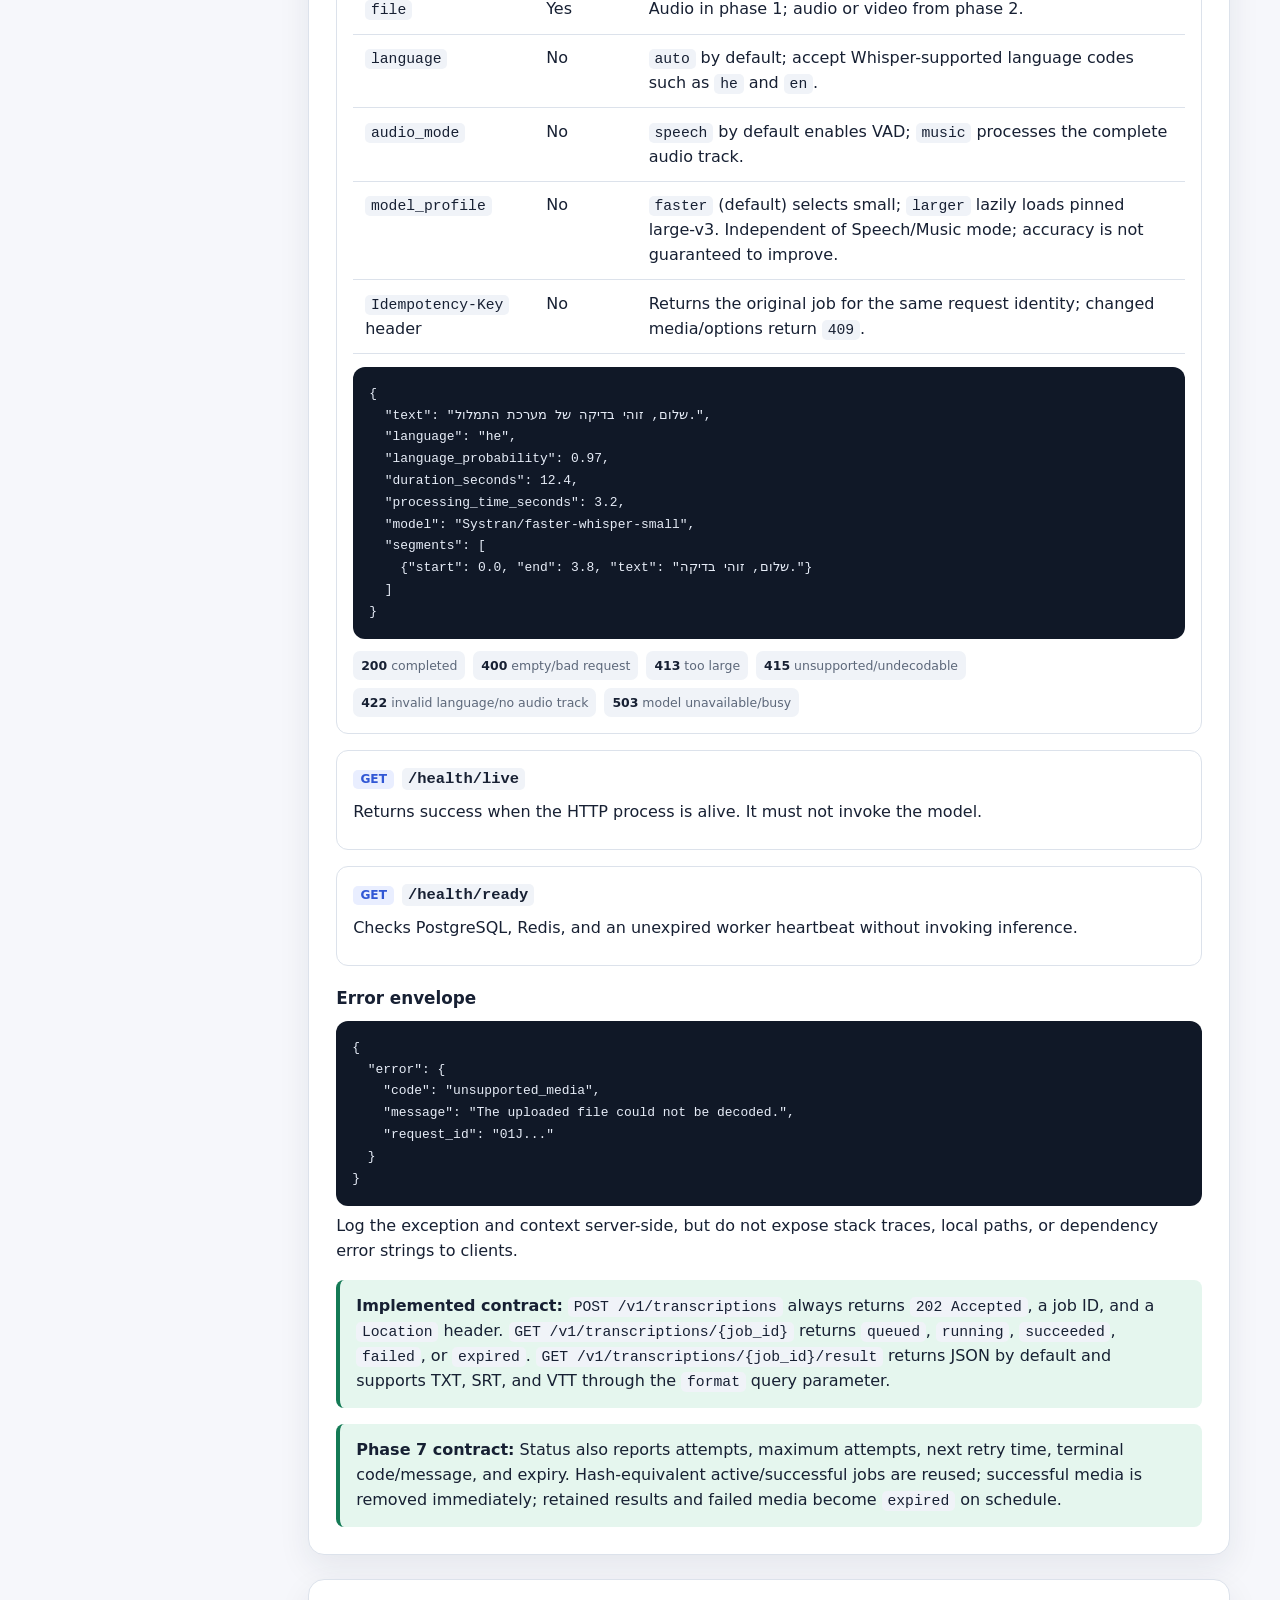
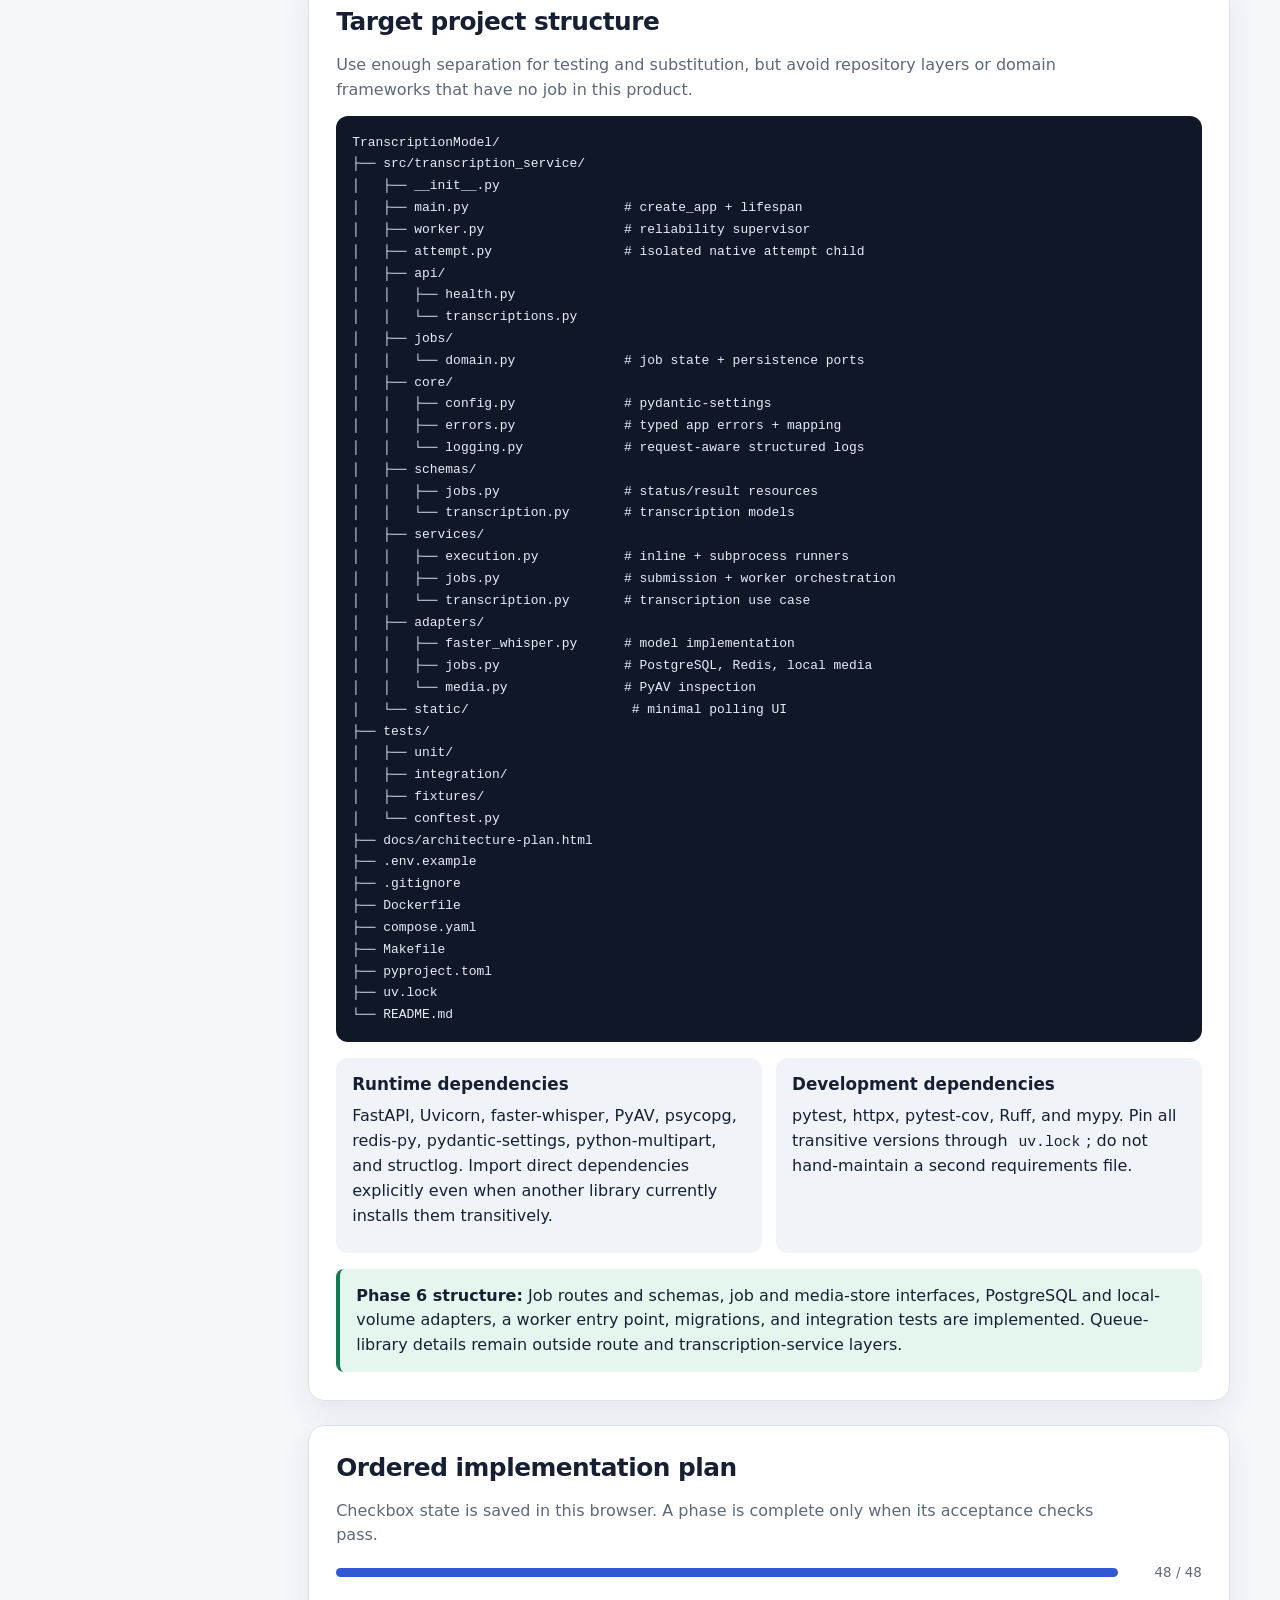
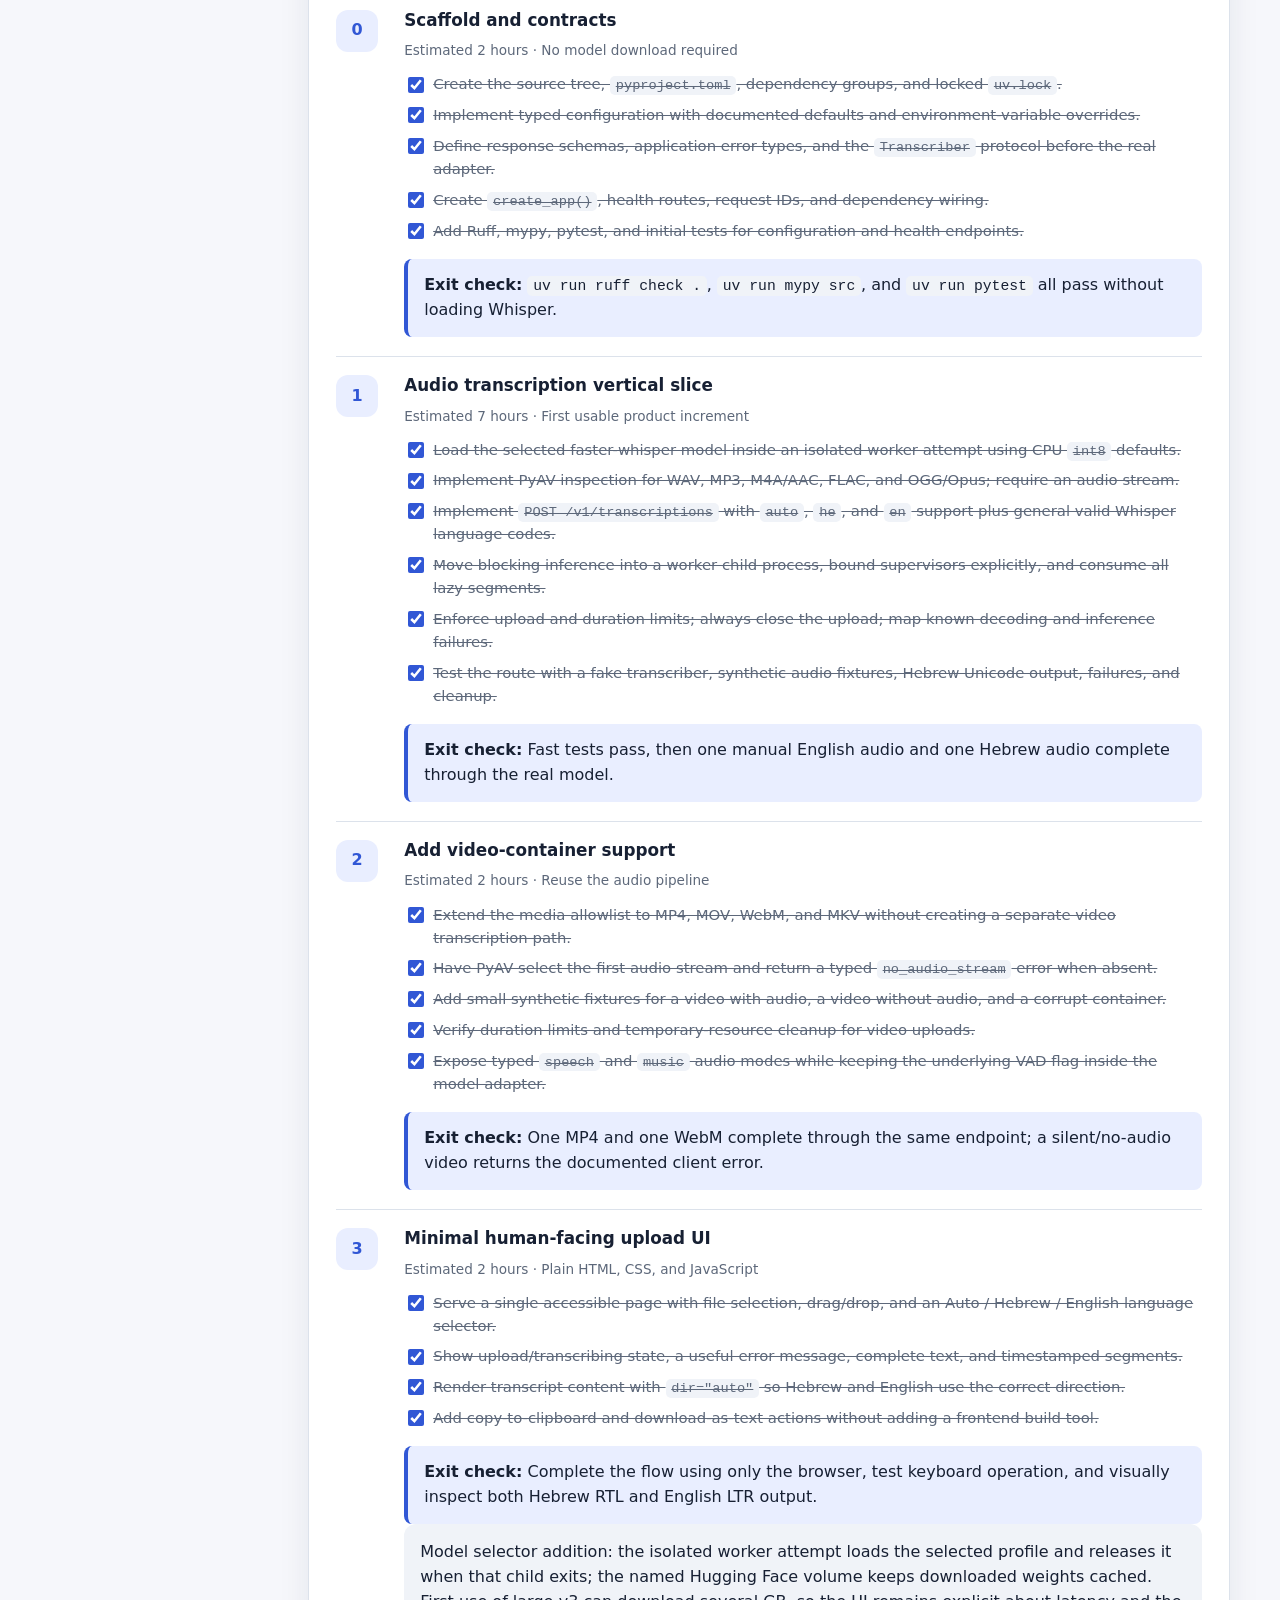
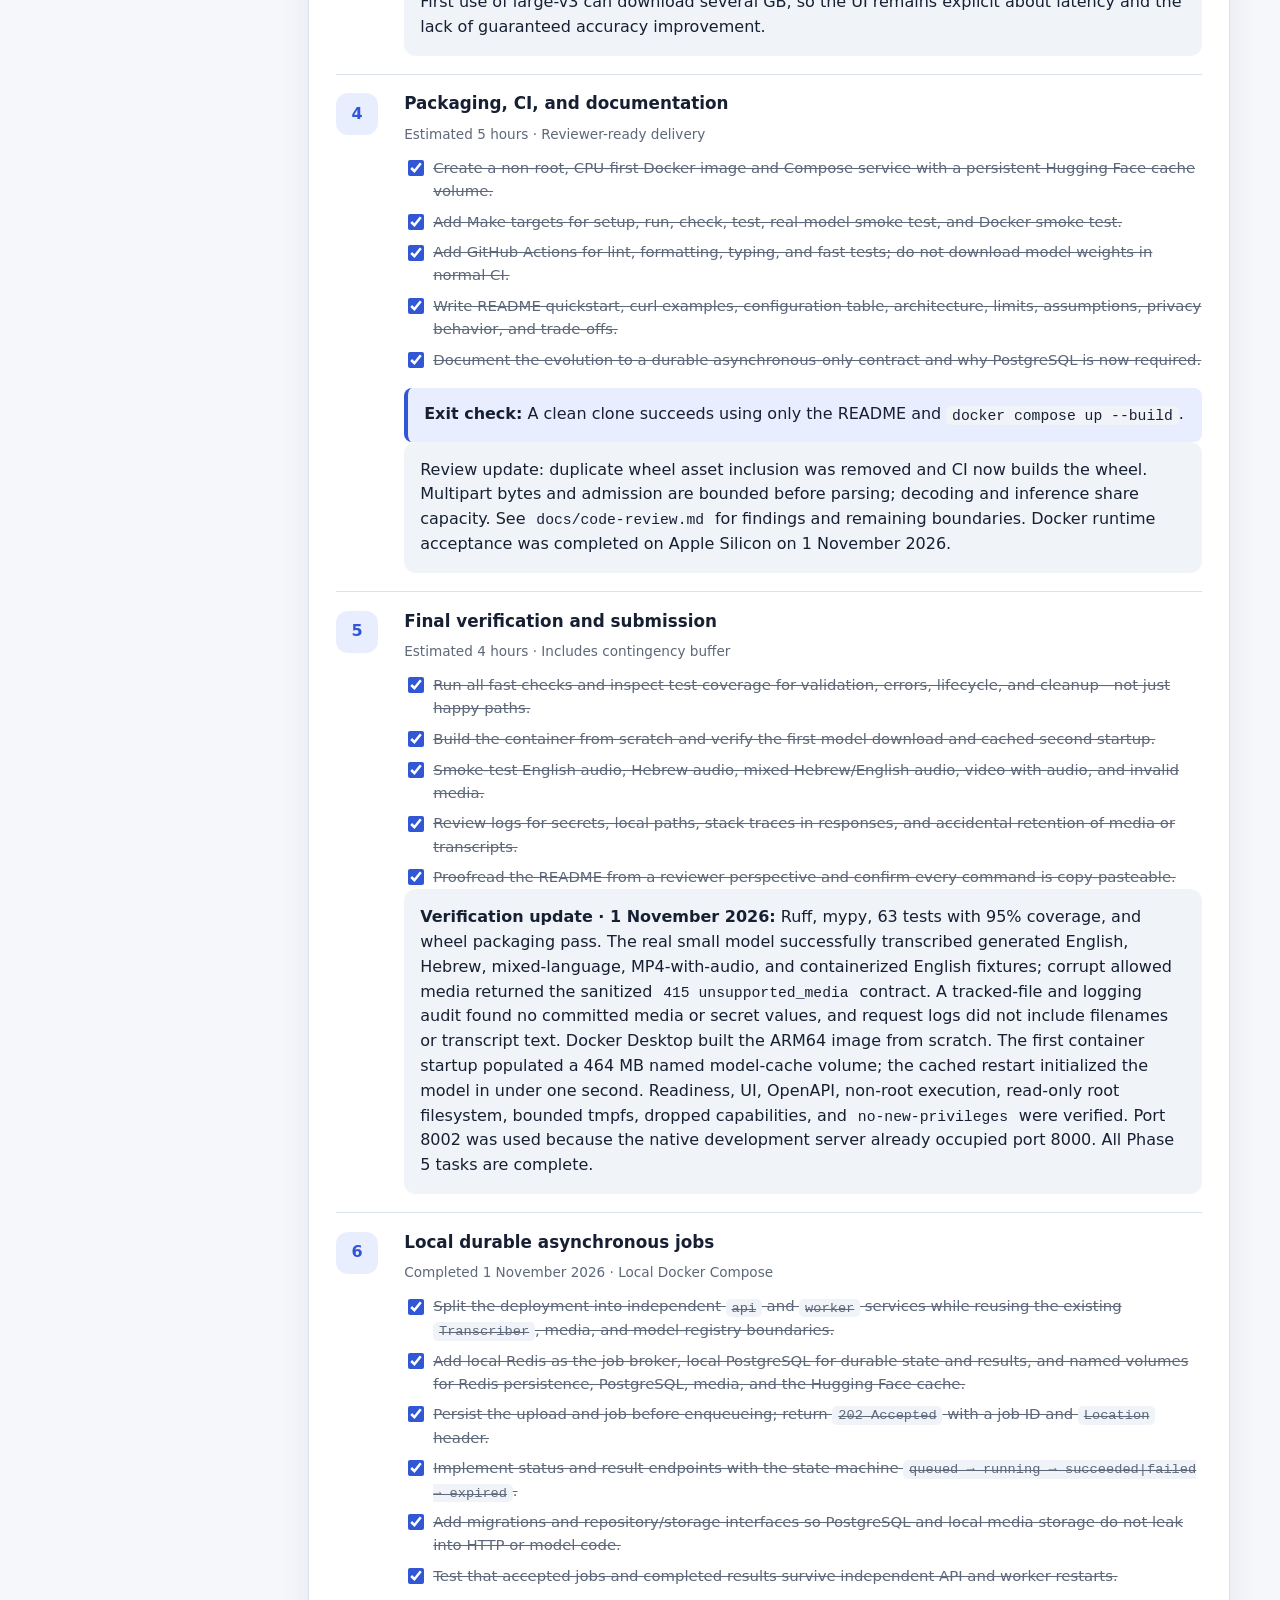
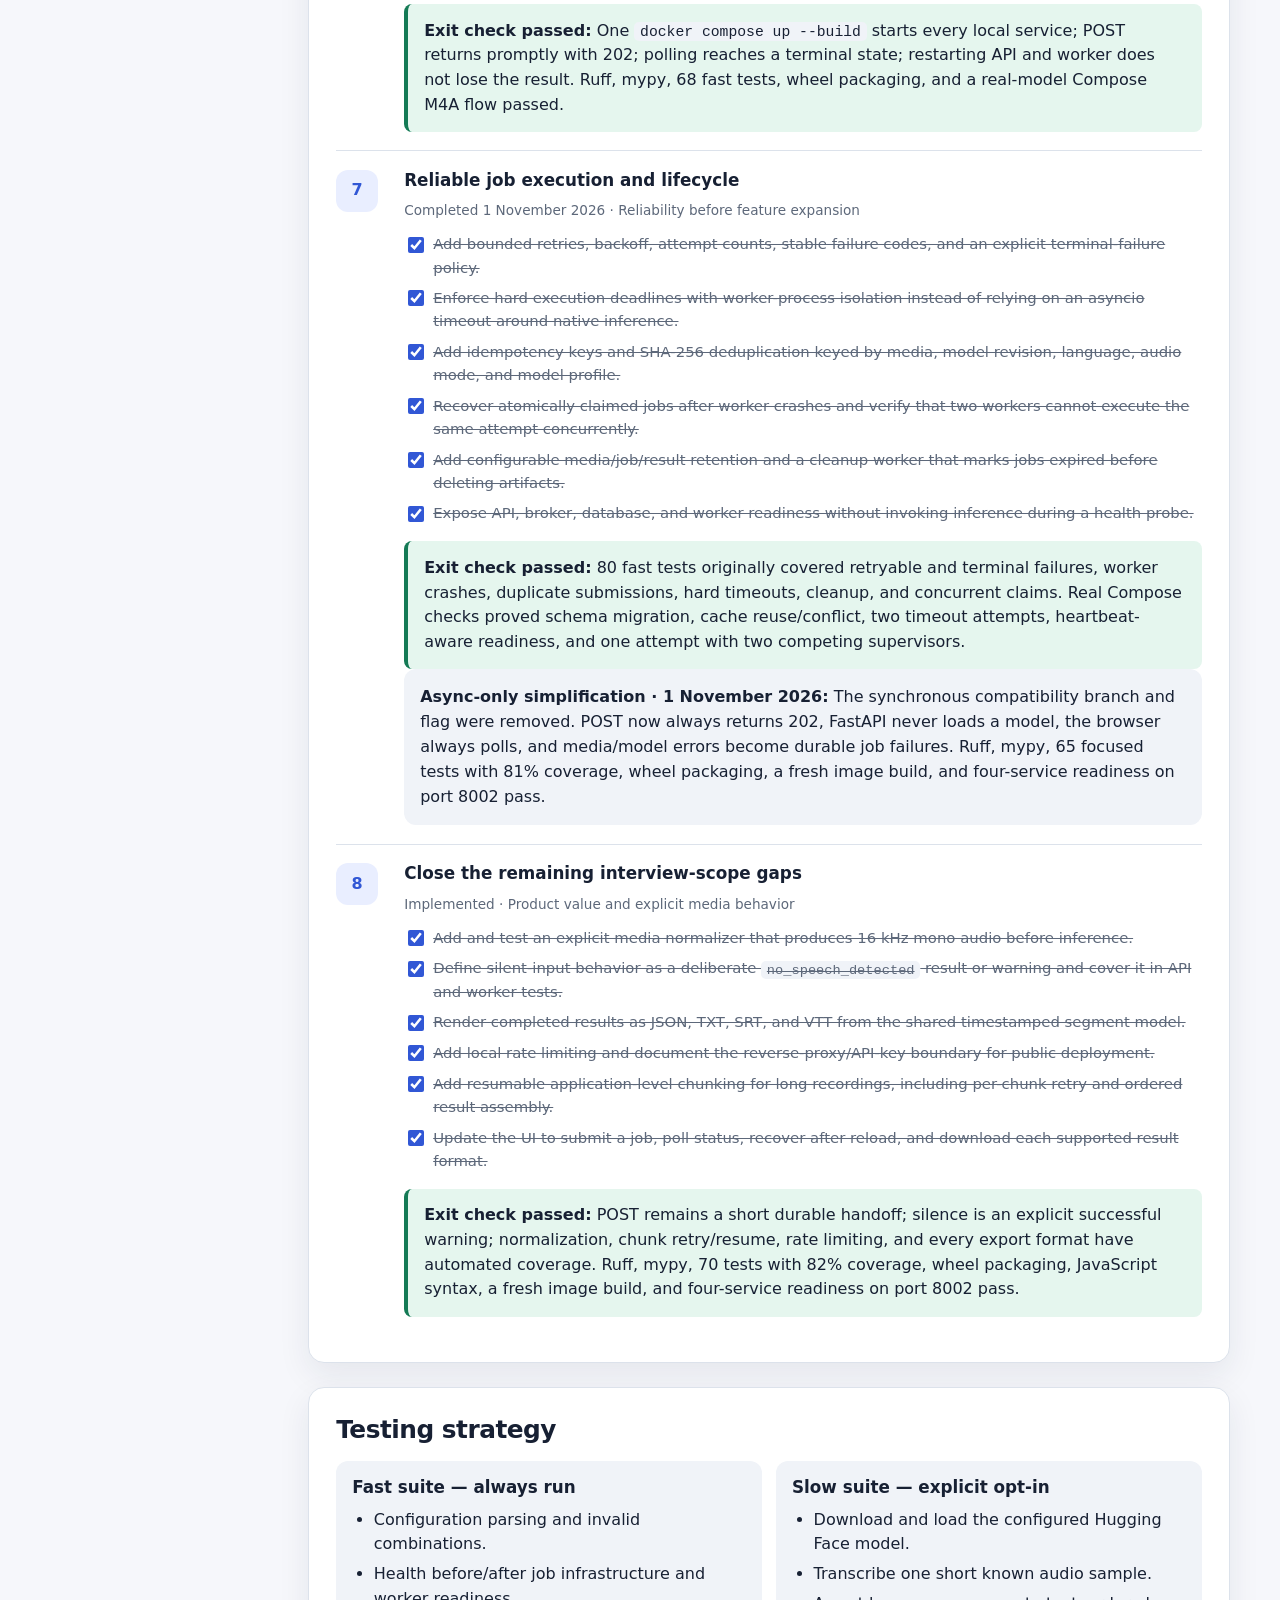
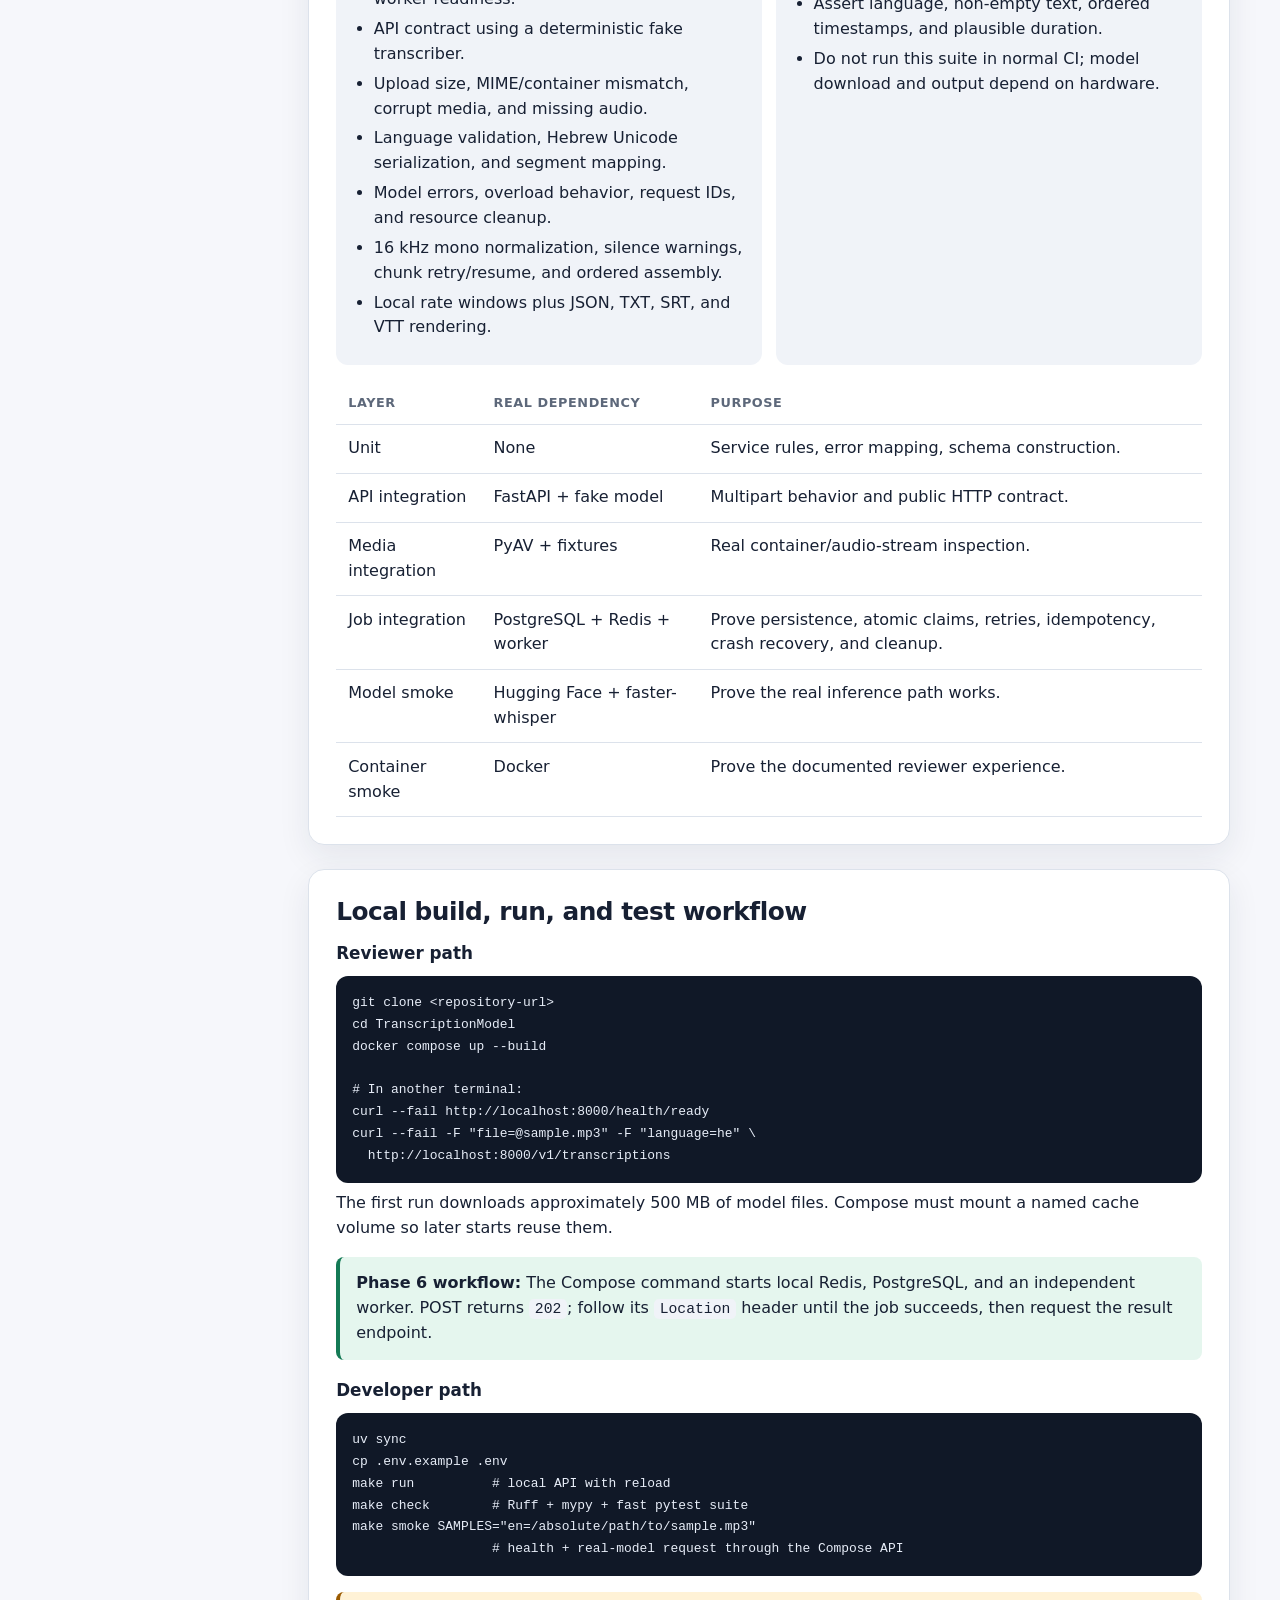
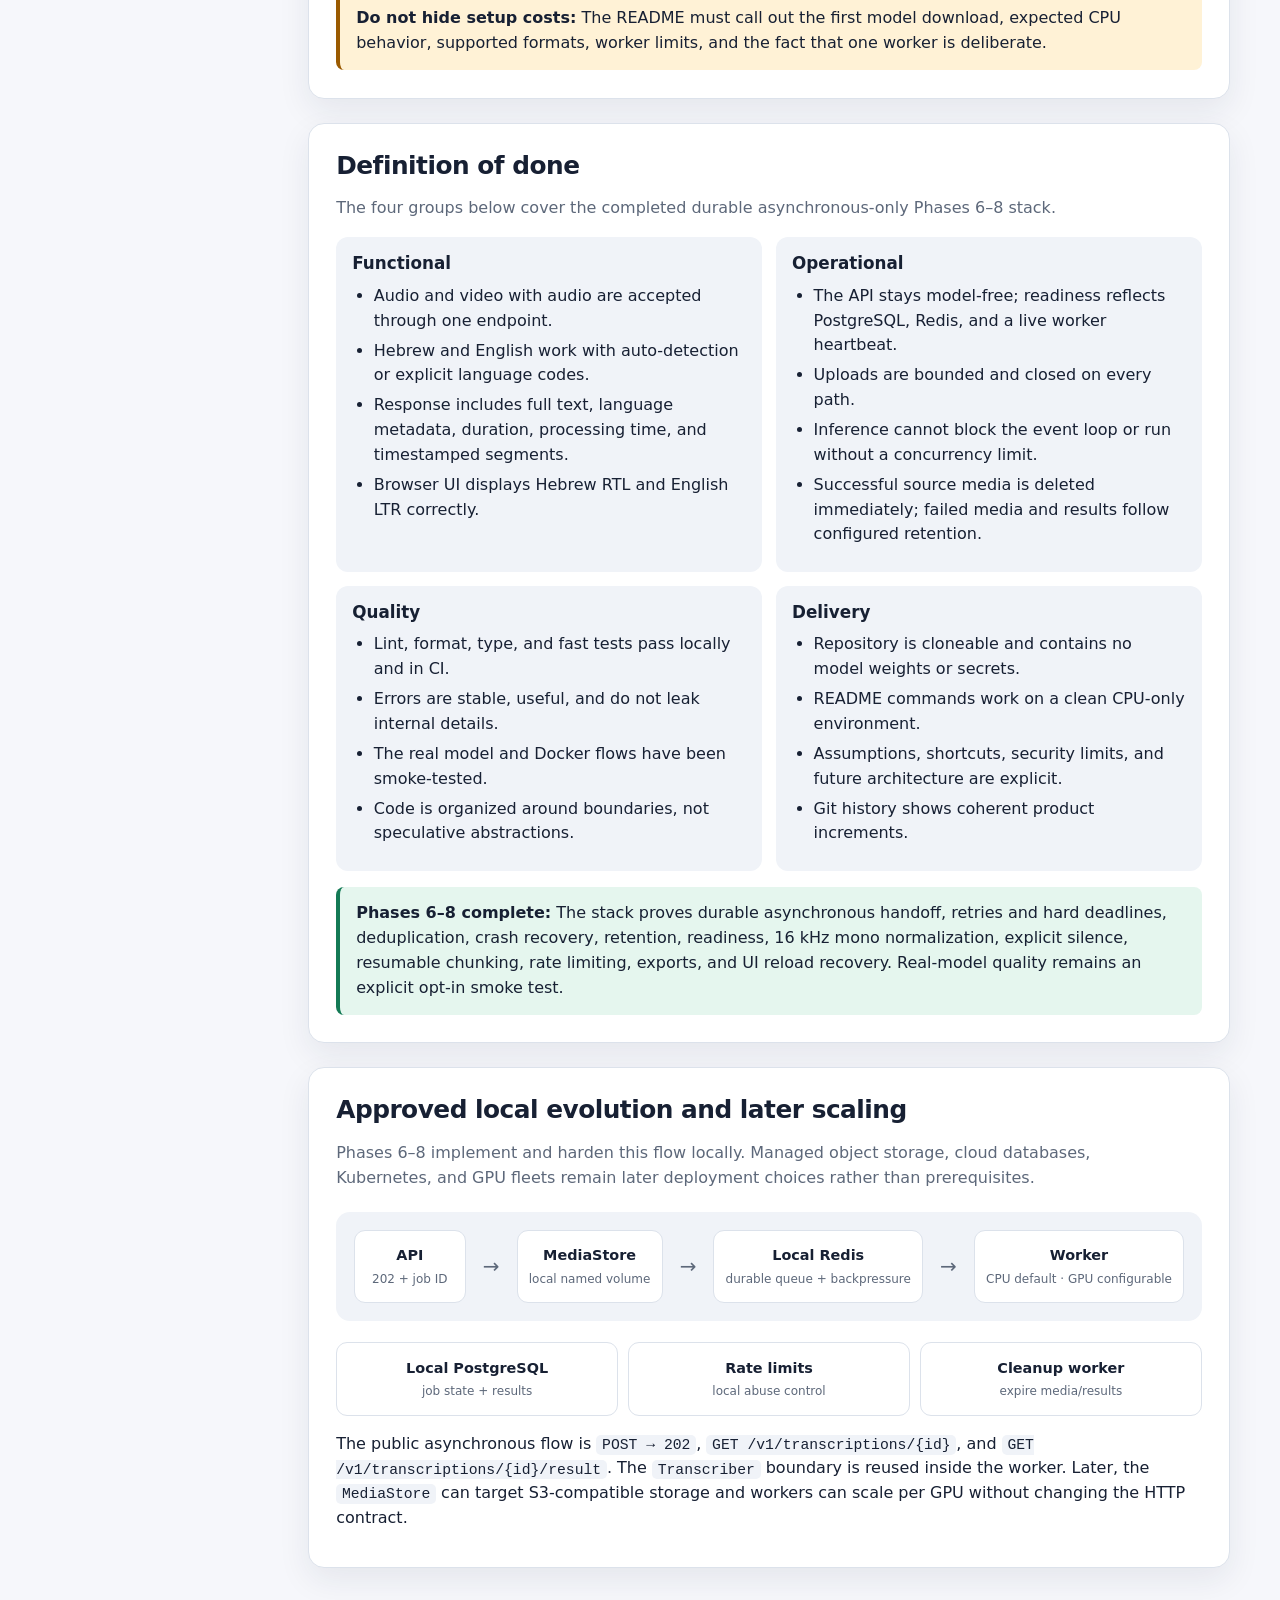
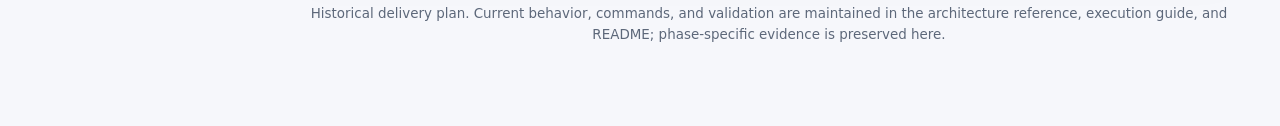
==== commit c279b223: "docs: synchronize architecture and refresh product preview" ====
--- a/docs/architecture-plan.html
+++ b/docs/architecture-plan.html
@@ -253,11 +253,11 @@
 <body>
   <div class="page">
     <header class="hero">
-      <div class="eyebrow">Implementation handoff · Take-home assignment</div>
+      <div class="eyebrow">Historical implementation plan · Take-home assignment</div>
       <h1>Transcription Service</h1>
       <p class="lede">A decision-complete architecture and ordered delivery plan for a Python service that accepts media, transcribes Hebrew and English with an open Hugging Face model, and returns timestamped JSON.</p>
       <div class="meta" aria-label="Plan metadata">
-        <span class="pill"><strong>Status</strong> Durable reliability implemented · media scope next</span>
+        <span class="pill"><strong>Status</strong> Phases 0–8 completed · historical milestones</span>
         <span class="pill"><strong>Original budget</strong> 24 hours</span>
         <span class="pill"><strong>Default target</strong> CPU-only Docker</span>
         <span class="pill"><strong>Updated</strong> 1 November 2026</span>
@@ -282,6 +282,7 @@
       <main>
         <section id="brief">
           <h2>Handoff brief</h2>
+          <div class="callout"><strong>Historical plan:</strong> Estimates, phase checklists, and verification counts below preserve development milestones. Later improvements add local media playback, processing feedback, real infrastructure tests in CI, and a small accuracy evaluation. For the current implementation and verification, use the <a href="service-architecture.html">architecture reference</a>, <a href="execution-instructions.md">execution guide</a>, and <a href="../README.md">README</a>.</div>
           <p class="section-intro">Phases 0–8 are implemented. The local stack now covers durable jobs, reliability, explicit media normalization, resumable chunking, exports, and the minimal recovery-aware UI.</p>
           <div class="callout success"><strong>Primary outcome:</strong> A reviewer can clone the repository, run one Docker command, submit an audio or video file, receive a durable job ID, and retrieve a Hebrew or English transcription with timestamped segments after an independent worker completes it.</div>
           <div class="grid">
@@ -754,7 +755,7 @@
           <p style="margin-top:1rem">The public asynchronous flow is <code>POST → 202</code>, <code>GET /v1/transcriptions/{id}</code>, and <code>GET /v1/transcriptions/{id}/result</code>. The <code>Transcriber</code> boundary is reused inside the worker. Later, the <code>MediaStore</code> can target S3-compatible storage and workers can scale per GPU without changing the HTTP contract.</p>
         </section>
 
-        <p class="footer">This document is the implementation source of truth. If the implementation diverges, update the decision and rationale here and in the README.</p>
+        <p class="footer">Historical delivery plan. Current behavior, commands, and validation are maintained in the architecture reference, execution guide, and README; phase-specific evidence is preserved here.</p>
       </main>
     </div>
   </div>
